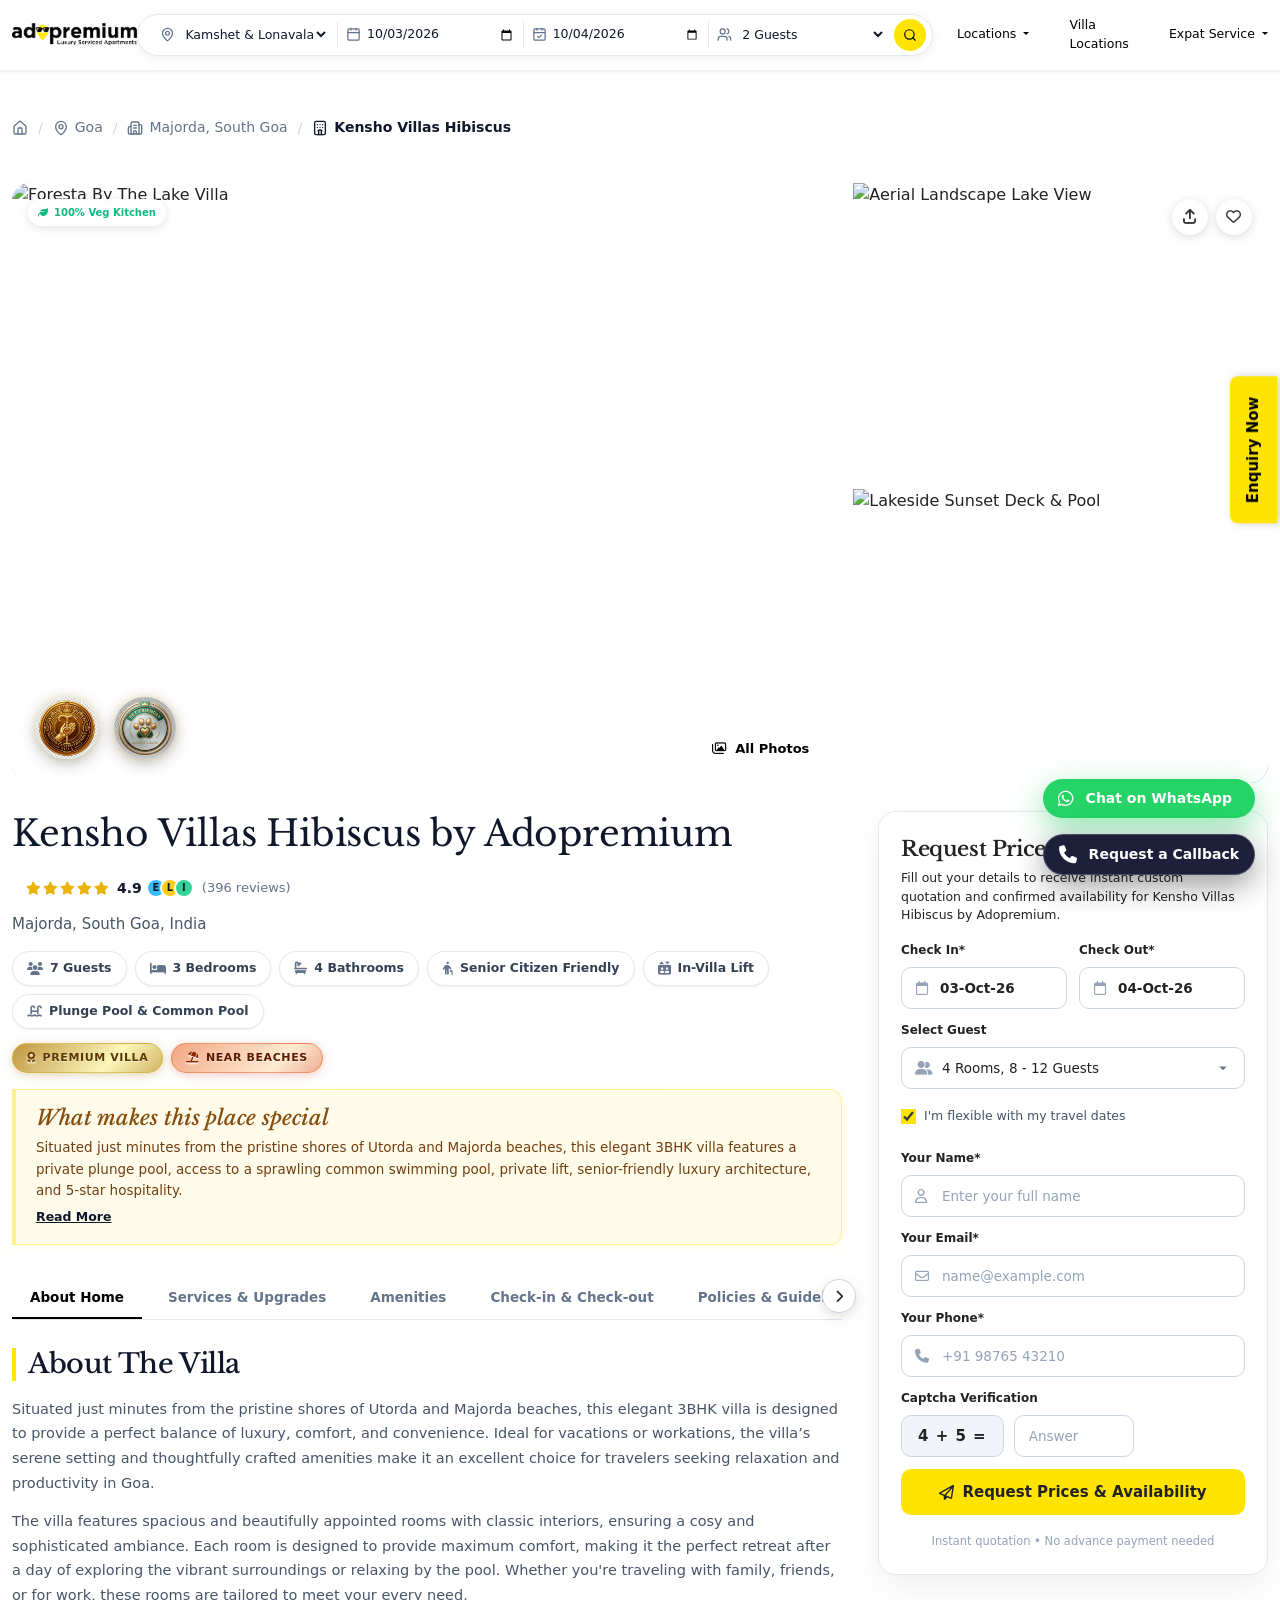
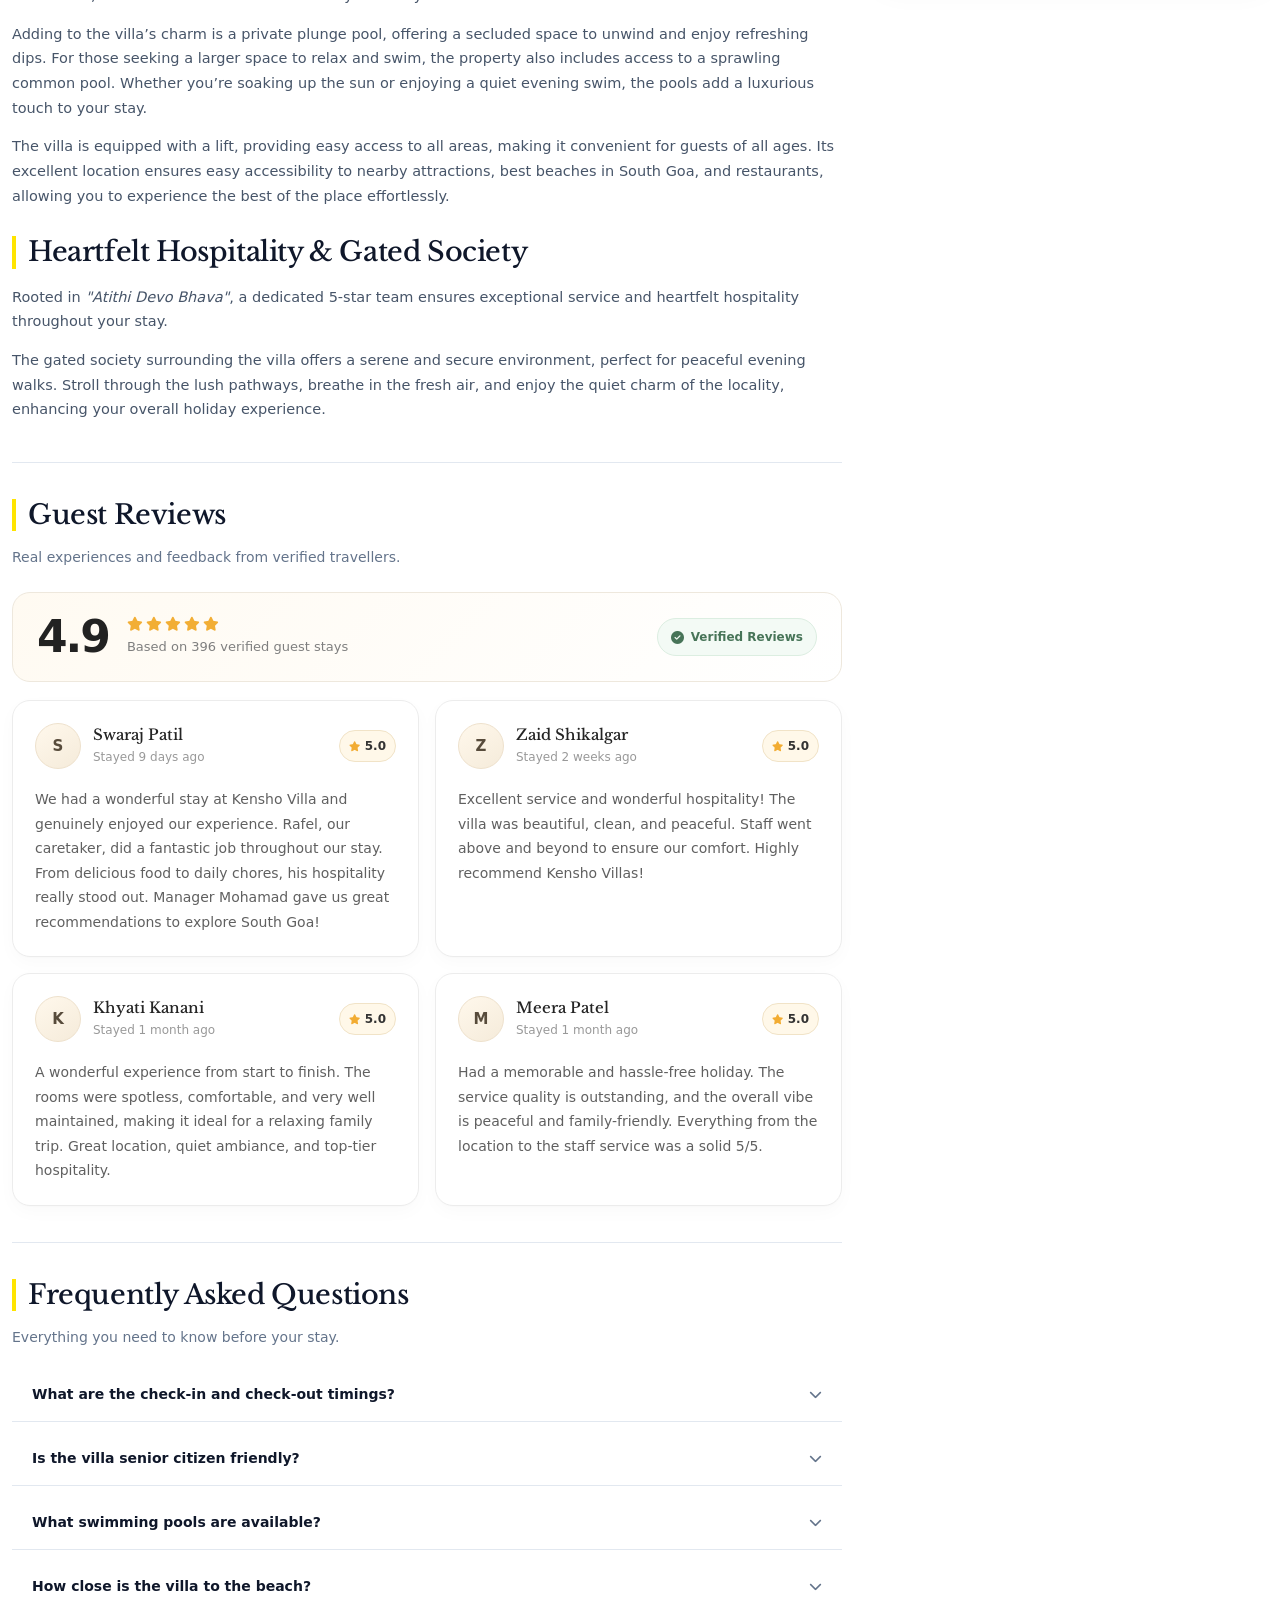
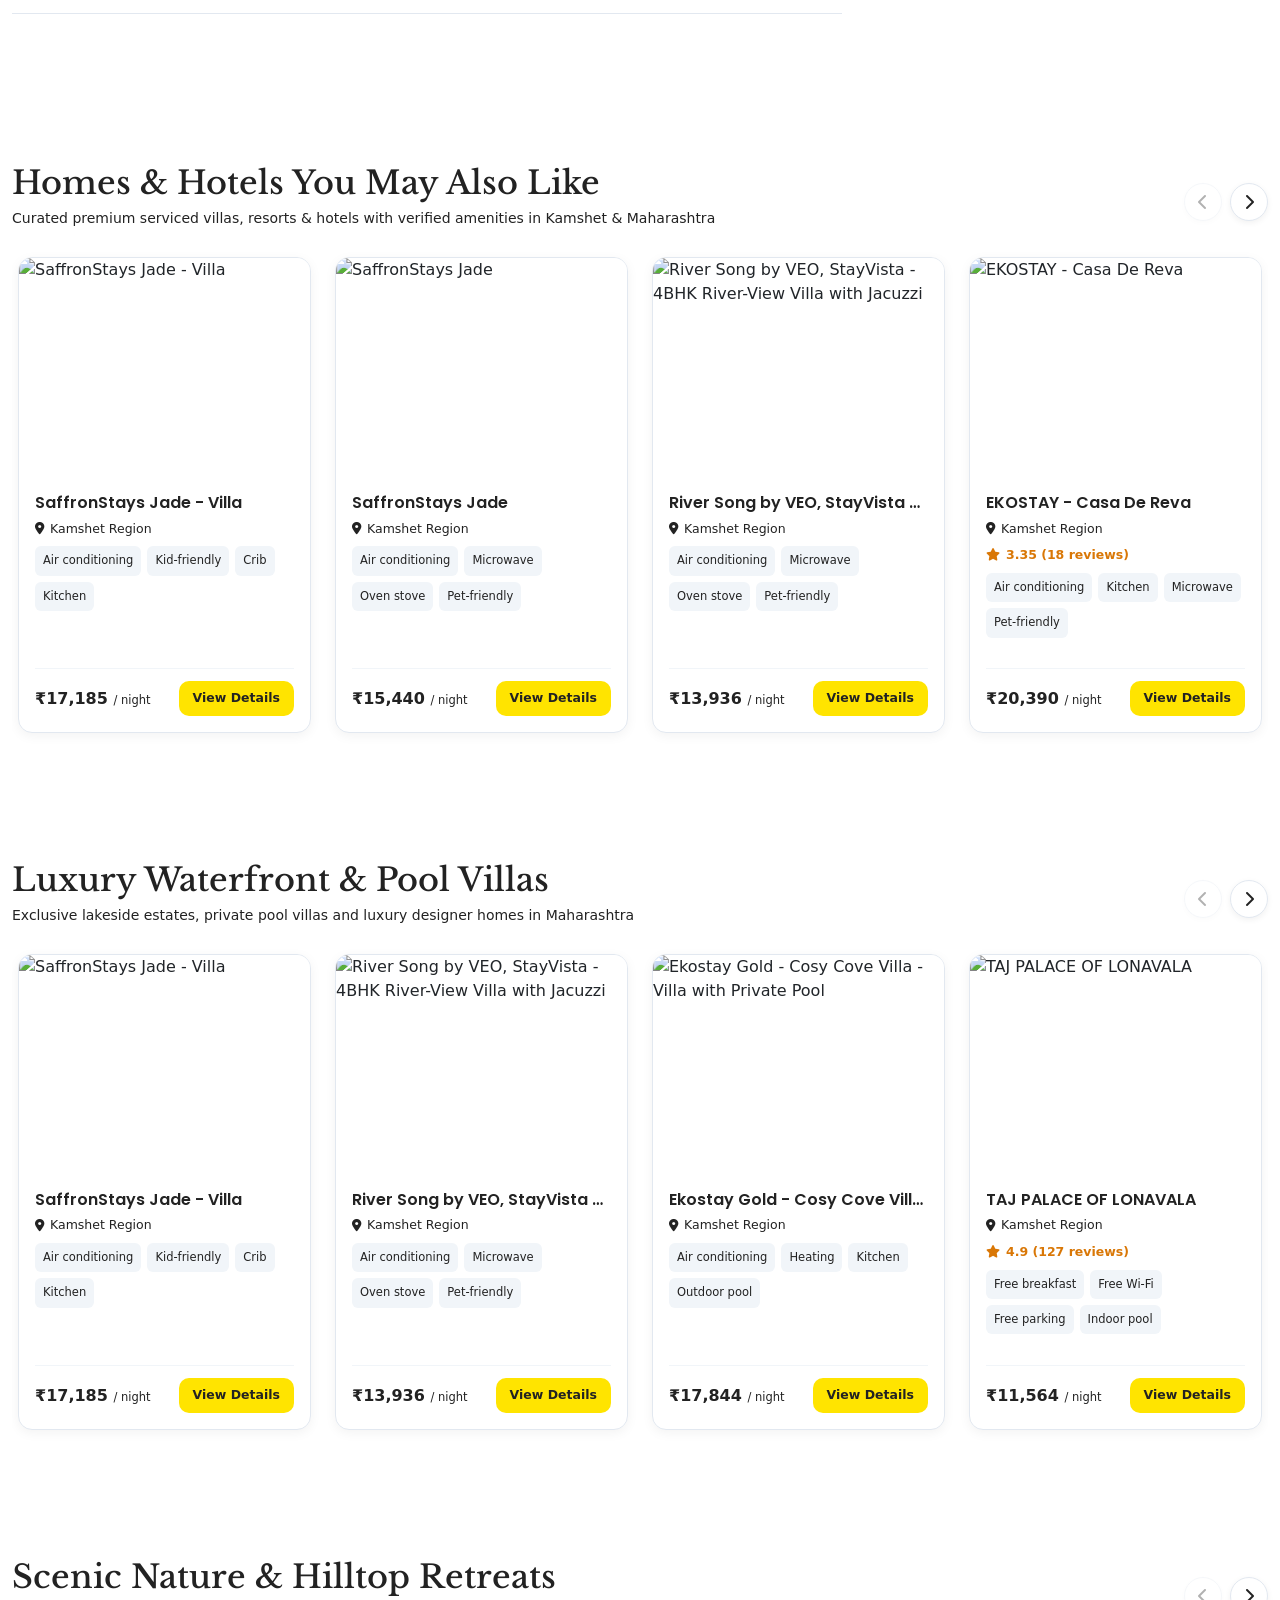
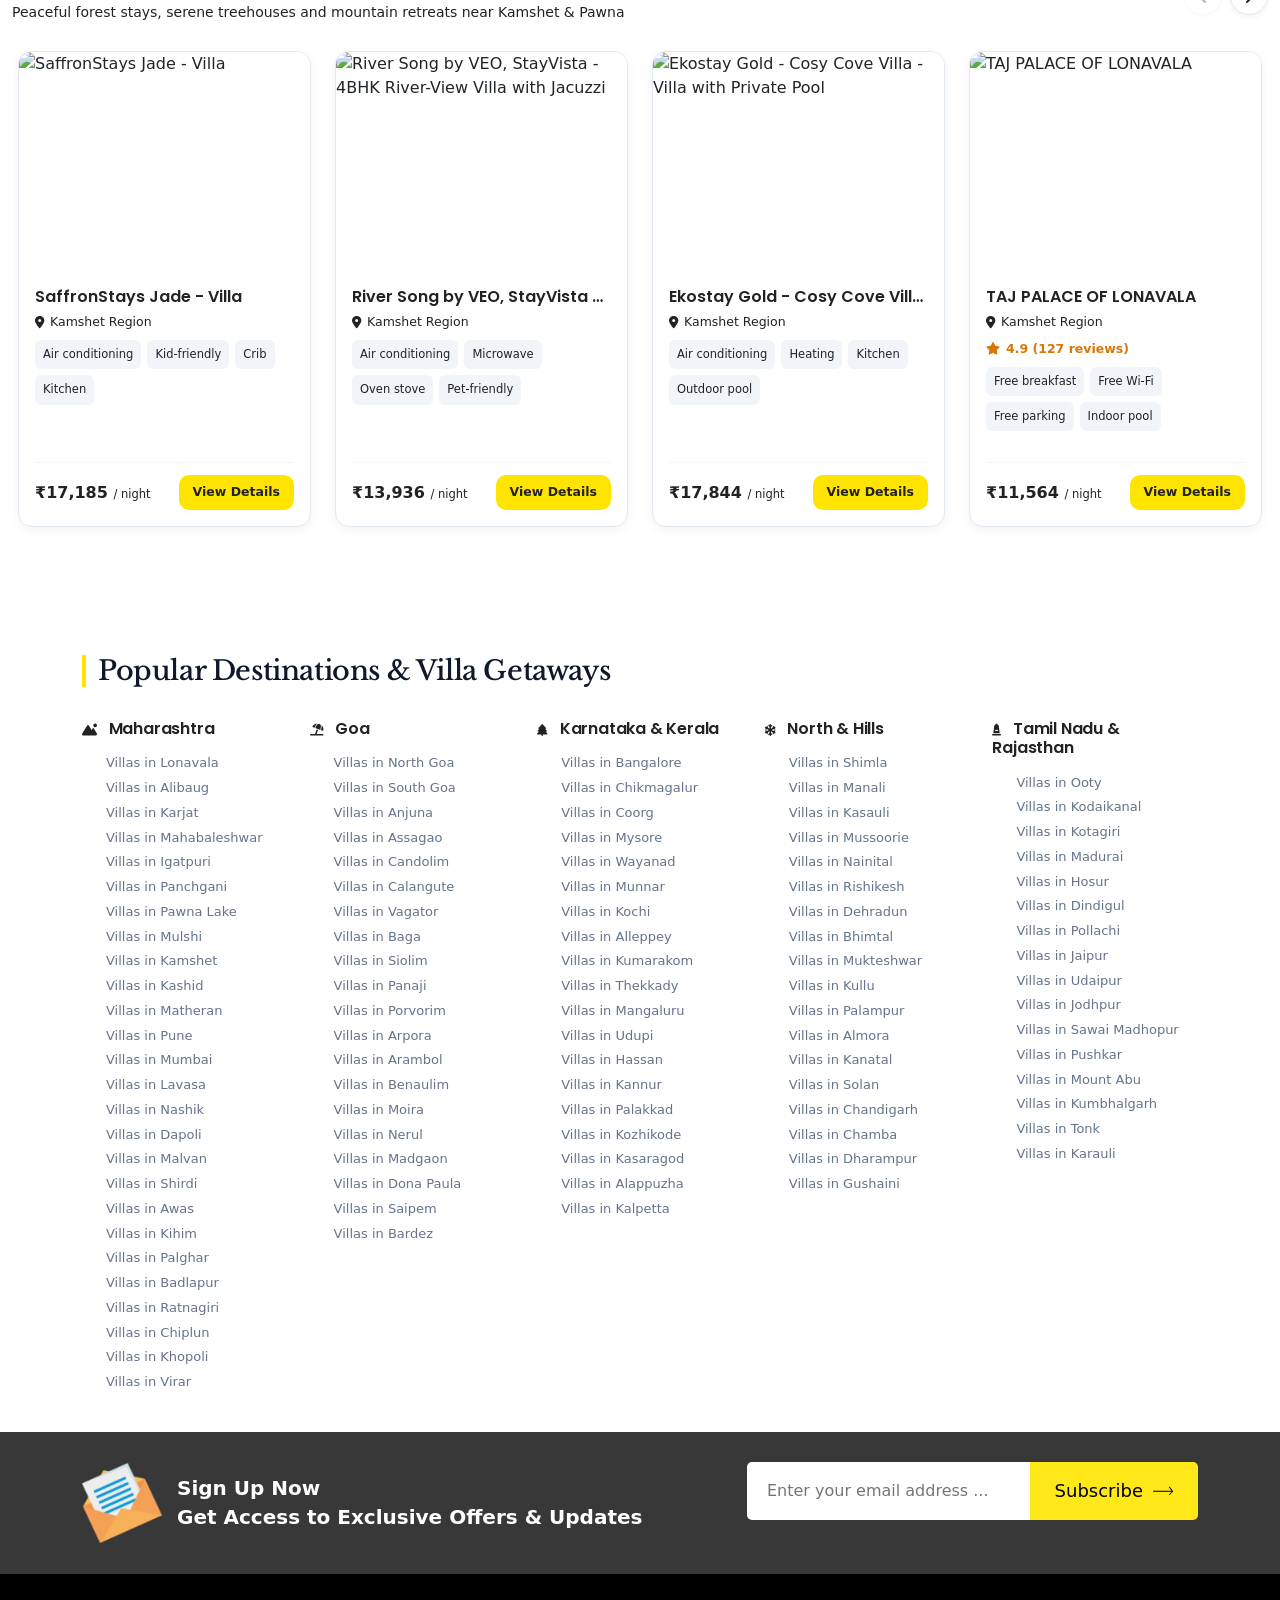
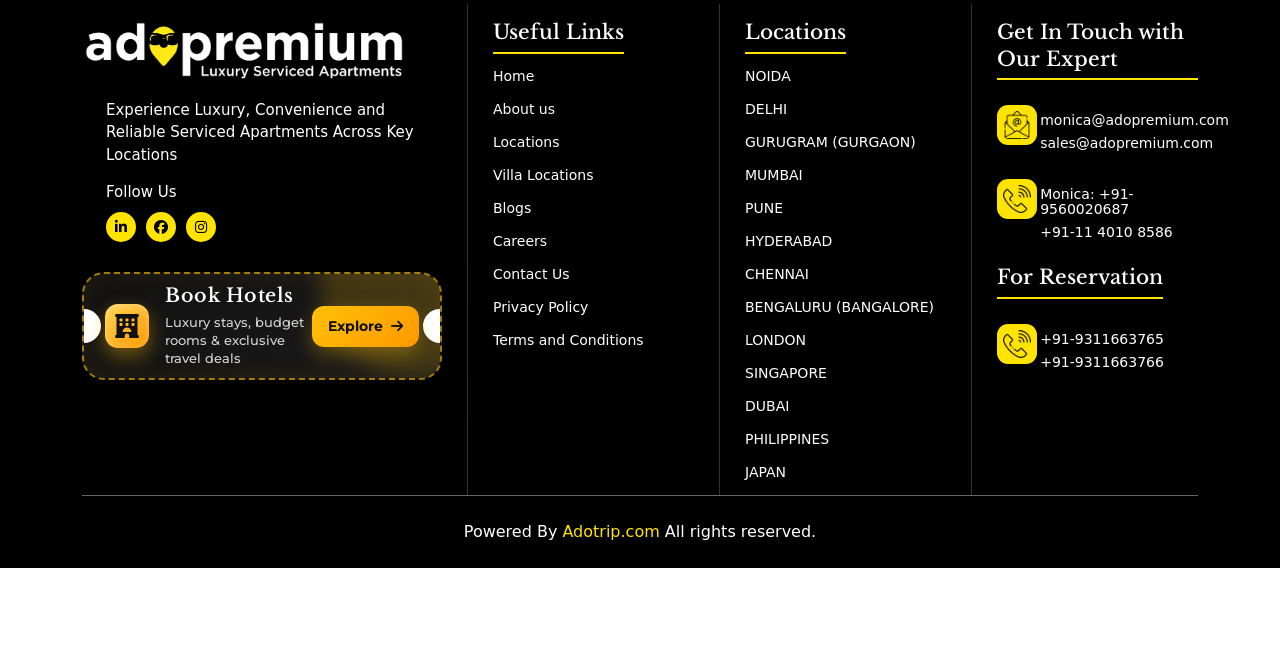
==== old-villa.html @ cb28073a "feat: setup luxury villa PDP with mobile gallery swiper and static property datasets" ====
<!DOCTYPE html>
<!-- saved from url=(0027)https://www.adopremium.com/ -->
<html class="no-js" lang="en" style="height: 100%;"><head><meta http-equiv="Content-Type" content="text/html; charset=UTF-8"><style>.jquery-ripples { position: relative; z-index: 0; }</style>



  

  <meta name="robots" content="index, follow">

  <link rel="canonical" href="https://www.adopremium.com/">



  <!-- Meta Tags -->

  

  <meta http-equiv="x-ua-compatible" content="ie=edge">

  <meta name="viewport" content="width=device-width, initial-scale=1">

  <meta name="author" content="adopremium">



  <!-- Favicon Icon -->

  <link rel="icon" href="https://www.adopremium.com/adopremium.svg">

  <!-- Site Title -->

  <title>Adopremium Service Apartment | Short and Long Stays | Fully Furnished</title>

  <meta name="description" content="Book serviced apartments across India for short-term and long-term stays. Fully furnished apartments for business travelers, expats, families, and medical travelers with flexible booking options.">







  <link rel="stylesheet" href="./Adopremium Service Apartment _ Short and Long Stays _ Fully Furnished_files/bootstrap.min.css">

  <link rel="stylesheet" href="https://cdnjs.cloudflare.com/ajax/libs/font-awesome/6.5.1/css/all.min.css">
  <link rel="stylesheet" href="https://cdn.jsdelivr.net/npm/bootstrap-icons@1.11.3/font/bootstrap-icons.min.css">


  <link rel="stylesheet" href="./Adopremium Service Apartment _ Short and Long Stays _ Fully Furnished_files/animate.css">

  <link rel="stylesheet" href="./Adopremium Service Apartment _ Short and Long Stays _ Fully Furnished_files/slick.min.css">

  <link rel="stylesheet" href="./Adopremium Service Apartment _ Short and Long Stays _ Fully Furnished_files/odometer.css">

  <link rel="stylesheet" href="./Adopremium Service Apartment _ Short and Long Stays _ Fully Furnished_files/select2.min.css">

  <link rel="stylesheet" href="./Adopremium Service Apartment _ Short and Long Stays _ Fully Furnished_files/light_gallerr.min.css">

  <link rel="stylesheet" href="./Adopremium Service Apartment _ Short and Long Stays _ Fully Furnished_files/style.css">
  <link rel="preconnect" href="https://fonts.googleapis.com">
  <link rel="preconnect" href="https://fonts.gstatic.com" crossorigin>
  <link href="https://fonts.googleapis.com/css2?family=Libre+Baskerville:ital,wght@0,400;0,700;1,400&family=Baskervville:ital@0;1&family=EB+Garamond:ital,wght@0,400..800;1,400..800&display=swap" rel="stylesheet">
  <link rel="stylesheet" href="https://cdn.jsdelivr.net/npm/swiper@11/swiper-bundle.min.css">
  <link rel="stylesheet" href="./Adopremium Service Apartment _ Short and Long Stays _ Fully Furnished_files/property-details.min.css">
  <!-- Lucide Icons -->
  <script src="https://unpkg.com/lucide@latest"></script>

  <!-- <link rel="stylesheet" href="/assets/css/new_header_style.css"> -->

  <link rel="alternate" href="https://www.adopremium.com/" hreflang="x-default">

  <!-- <link rel="alternate" href="https://www.adopremium.com/uk" hreflang="en-GB" />

  <link rel="alternate" href="https://www.adopremium.com/us" hreflang="en-US" />

  <link rel="alternate" href="https://www.adopremium.com/fr" hreflang="en-FR" />

  <link rel="alternate" href="https://www.adopremium.com/de" hreflang="en-DE" />

  <link rel="alternate" href="https://www.adopremium.com/ae" hreflang="en-AE" />

  <link rel="alternate" href="https://www.adopremium.com/jp" hreflang="en-JP" />

  <link rel="alternate" href="https://www.adopremium.com/id" hreflang="en-ID" />

  <link rel="alternate" href="https://www.adopremium.com/it" hreflang="en-IT" />

  <link rel="alternate" href="https://www.adopremium.com/br" hreflang="en-BR" />

  <link rel="alternate" href="https://www.adopremium.com/ru" hreflang="en-RU" />

  <link rel="alternate" href="https://www.adopremium.com/es" hreflang="en-ES" />

  <link rel="alternate" href="https://www.adopremium.com/th" hreflang="en-TH" />

  <link rel="alternate" href="https://www.adopremium.com/tr" hreflang="en-TR" />
 -->


<script async="" src="./Adopremium Service Apartment _ Short and Long Stays _ Fully Furnished_files/clarity.js"></script><script async="" src="./Adopremium Service Apartment _ Short and Long Stays _ Fully Furnished_files/oaiq.min.js"></script><script type="text/javascript" async="" src="./Adopremium Service Apartment _ Short and Long Stays _ Fully Furnished_files/wjqdfzrct3"></script><script type="text/javascript" async="" src="./Adopremium Service Apartment _ Short and Long Stays _ Fully Furnished_files/js"></script><script type="text/javascript" async="" src="./Adopremium Service Apartment _ Short and Long Stays _ Fully Furnished_files/js(1)"></script><script src="./Adopremium Service Apartment _ Short and Long Stays _ Fully Furnished_files/1263282842508307" async=""></script><script async="" src="./Adopremium Service Apartment _ Short and Long Stays _ Fully Furnished_files/fbevents.js"></script><script async="" src="./Adopremium Service Apartment _ Short and Long Stays _ Fully Furnished_files/gtm.js"></script><script src="./Adopremium Service Apartment _ Short and Long Stays _ Fully Furnished_files/jquery-3.6.0.min.js"></script>



  <!-- Google Tag Manager -->

  <script>
    (function(w, d, s, l, i) {

      w[l] = w[l] || [];
      w[l].push({

        'gtm.start':

          new Date().getTime(),
        event: 'gtm.js'

      });
      var f = d.getElementsByTagName(s)[0],

        j = d.createElement(s),
        dl = l != 'dataLayer' ? '&l=' + l : '';
      j.async = true;
      j.src =

        'https://www.googletagmanager.com/gtm.js?id=' + i + dl;
      f.parentNode.insertBefore(j, f);

    })(window, document, 'script', 'dataLayer', 'GTM-WTVS9R2M');
  </script>

  <!-- End Google Tag Manager -->



  <!-- ------------------------------------------------------------------------------------ -->

  <style>
    .goog-te-combo {
        font-weight: 600;
        color: #333;
    }
</style>
<script src="./Adopremium Service Apartment _ Short and Long Stays _ Fully Furnished_files/element.js"></script><link type="text/css" rel="stylesheet" charset="UTF-8" href="./Adopremium Service Apartment _ Short and Long Stays _ Fully Furnished_files/m=el_main_css"><script type="text/javascript" charset="UTF-8" src="./Adopremium Service Apartment _ Short and Long Stays _ Fully Furnished_files/m=el_main"></script>

<script type="text/javascript">




function googleTranslateElementInit() {

  new google.translate.TranslateElement({
    pageLanguage: 'en',
    includedLanguages: 'hi,ar,en,ru,id,es,de,fr,tr,it,pt,th,ja,jp',
    autoDisplay: false
  }, 'google_translate_desktop');

  new google.translate.TranslateElement({
    pageLanguage: 'en',
    includedLanguages: 'hi,ar,en,ru,id,es,de,fr,tr,it,pt,th,ja,jp',
    autoDisplay: false
  }, 'google_translate_mobile');

  // Styling
  const dropdowns = document.getElementsByClassName('goog-te-combo');
  for (let i = 0; i < dropdowns.length; i++) {
    dropdowns[i].className += ' btn btn-success';
  }

  // Remove "Powered by Google"
  const poweredby = document.getElementsByClassName('skiptranslate goog-te-gadget');
  const googlelogo = document.getElementsByClassName('VIpgJd-ZVi9od-l4eHX-hSRGPd')[0];
  if (googlelogo) googlelogo.remove();
  if (poweredby.length > 0 && poweredby[0].firstChild.nextSibling) {
    poweredby[0].firstChild.nextSibling.remove();
  }
  // Change first option text
  setTimeout(() => {
    const selects = document.querySelectorAll('.goog-te-combo');
    selects.forEach(select => {
      if (select.options.length > 0) {
        select.options[0].text = 'Language';
      }
    });
  }, 800);

  // ************* FORCE DEFAULT LANGUAGE = HINDI *************
  function setHindiDefault() {
    const selects = document.querySelectorAll('.goog-te-combo');
    selects.forEach(select => {
      if (select.value !== 'en') {
        select.value = 'en';
        select.dispatchEvent(new Event('change'));
      }
    });
  }

  // Run multiple times to override Google script
  setTimeout(setHindiDefault, 1500);
  setTimeout(setHindiDefault, 2500);
  setTimeout(setHindiDefault, 3500);
}


</script>

<meta name="google-site-verification" content="h0Mx1zhW4nFOB2TQso_cP8O1lnmFmKmVxPbE-biu5Nk">
  <!-- ------------------------------------------------------------------------------------ -->





  <meta property="og:title" content="Adopremium">

  <meta property="og:site_name" content="Adopremium">

  <meta property="og:url" content="https://www.adopremium.com/">

  <meta property="og:description" content="Adopremium is a perfect website where you can find the luxury serviced apartments in India.">

  <meta property="og:type" content="website">

  <meta property="og:image" content="https://www.adopremium.com/img/og-logo.webp">



  <style type="text/css">
    body {

      top: 0px !important;

    }



    body>.skiptranslate {

      display: none;

    }



    .cs_menu_widget li a {

      color: #000000;

    }



    @media (max-width: 1199px) {

      .cs_card.cs_style_2 .cs_card_content {

        padding: 8px;

      }

    }



    .cs_page_header_text a {

      color: #fff;

    }
  </style>



  


  




  <!-- ------------New Schemas 25-Nov-25 -------------- -->



  <script type="application/ld+json">
    {

      "@context": "https://schema.org",

      "@type": "Organization",

      "name": "Adopremium",

      "url": "https://www.adopremium.com/",

      "description": "Book luxury serviced apartments in India with Adopremium. We offer 1 BHK to 3 BHK serviced apartments and studio units for expats and corporate travelers. Perfect for leisure stays as well as long-term furnished or unfurnished rentals. Reserve your apartment today and experience comfort with convenience.",

      "logo": "https://www.adopremium.com/img/logo.webp",

      "contactPoint": {

        "@type": "ContactPoint",

        "telephone": "+91-9560020687",

        "contactType": "customer service",

        "areaServed": ["IN"],

        "availableLanguage": "en"

      },

     "sameAs": [
  "https://www.facebook.com/profile.php?id=61590614009988",
  "https://www.instagram.com/adopremium_/",
  "https://www.linkedin.com/company/adopremium/"
]

    }
  </script>











  <!-- ------------New Schemas 25-Nov-25 Ends -------------- -->





  <!-- Meta Pixel Code -->

  <script>
    ! function(f, b, e, v, n, t, s)

    {
      if (f.fbq) return;
      n = f.fbq = function() {
        n.callMethod ?

          n.callMethod.apply(n, arguments) : n.queue.push(arguments)
      };

      if (!f._fbq) f._fbq = n;
      n.push = n;
      n.loaded = !0;
      n.version = '2.0';

      n.queue = [];
      t = b.createElement(e);
      t.async = !0;

      t.src = v;
      s = b.getElementsByTagName(e)[0];

      s.parentNode.insertBefore(t, s)
    }(window, document, 'script',

      'https://connect.facebook.net/en_US/fbevents.js');

    fbq('init', '1263282842508307');

    fbq('track', 'PageView');
  </script>

  <noscript><img height="1" width="1" style="display:none"

      src="https://www.facebook.com/tr?id=1263282842508307&ev=PageView&noscript=1" /></noscript>

  <!-- End Meta Pixel Code -->



<style>
  .imageye-selected {
    outline: 2px solid black !important;
    box-shadow: 0 0 10px rgba(0, 0, 0, 0.5) !important;
  }
</style><script type="text/javascript" async="" src="./Adopremium Service Apartment _ Short and Long Stays _ Fully Furnished_files/f.txt"></script></head>



<body style="position: relative; min-height: 100%; top: 0px;">

  <!-- Google Tag Manager (noscript) -->

  <noscript><iframe src="https://www.googletagmanager.com/ns.html?id=GTM-WTVS9R2M" height="0" width="0"

      style="display:none;visibility:hidden"></iframe></noscript>


  <!-- ------------------- nav bar start ---------------------------- -->


<link rel="stylesheet" href="./Adopremium Service Apartment _ Short and Long Stays _ Fully Furnished_files/flatpickr.min.css">

<script src="./Adopremium Service Apartment _ Short and Long Stays _ Fully Furnished_files/flatpickr"></script>

  <link href="./Adopremium Service Apartment _ Short and Long Stays _ Fully Furnished_files/bootstrap(1).min.css" rel="stylesheet">

  <link rel="stylesheet" href="https://cdn.jsdelivr.net/npm/bootstrap-icons@1.11.3/font/bootstrap-icons.min.css">



  <style>

   a {

     color: none !important;

     text-decoration: none !important;

   }



   .cs_menu_widget li a {

     color: #fff;

   }



   .search-box {



     background: #fff;



     border-radius: 5px;



     box-shadow: 0 2px 6px rgba(0, 0, 0, 0.1);



     display: flex;



     align-items: center;



     overflow: hidden;



     flex-wrap: wrap;



     transition: all 0.4s ease;



   }



   .hero-section .search-item {



     flex: 1;



     padding: 11px 14px;



     display: flex;



     align-items: center;



     gap: 10px;



     border-right: 1px solid #ddd;



     min-width: 150px;



   }



   .search-item {



     flex: 1;



     padding: 12px 5px;



     display: flex;



     font-size: 15px;



     align-items: center;



     gap: 5px;



     border-right: 1px solid #ddd;



     min-width: 125px;



   }



   .search-item:last-child {



     border-right: none;



   }



   .search-item i {



     color: #000;

     font-size: 1.2rem;



   }



   .search-btn {



     background-color: #ffe401;



     color: #000;



     font-weight: 500;



     border: none;



     padding: 20px 30px;



     /* display: flex; */



     align-items: center;



     gap: 8px;



   }



   .search-btn:hover {



     background-color: #dac410;



   }







   /* Mobile view hidden form */



   #mobileForm {



     display: none;



   }







   @media (max-width: 768px) {



     .desktop-form {



       display: none !important;



     }



     #mobileForm {



       display: none;



     }



     .search-box {



       flex-direction: column;



       align-items: stretch;



     }



     .search-item {



       border-right: none;



       border-bottom: 1px solid #ddd;



     }



     .search-item:last-child {



       border-bottom: none;



     }



   }

 </style>


  <!-- Header Start -->

  <header style="background: #fff" class="py-2 shadow-sm sticky-top">

    <div class="container-fluid d-flex align-items-center justify-content-between" style="max-width: 1600px;">

      <!-- Logo -->

      <a href="https://www.adopremium.com/" class="text-white text-decoration-none fs-4 fw-bold">

       <img src="./Adopremium Service Apartment _ Short and Long Stays _ Fully Furnished_files/logo.webp" class="img-fluid" style="width: 200px;">

         <!-- <img src="/img/ado-logo-chri.webp" class="img-fluid" style="width: 200px;"> -->

      </a>



      

      <!-- Desktop Form -->

      

        <!-- Sticky Header Search Bar (Appears when scrolled) -->
        <form id="pdpStickyHeaderSearchForm" action="https://www.adopremium.com/locations/" method="GET" class="pdp-header-searchbar mx-auto visible-lg visible">
          <div class="pdp-hsb-item">
            <i data-lucide="map-pin" class="pdp-hsb-icon"></i>
            <select name="slug" required class="pdp-hsb-select">
              <option value="kamshet" selected>Kamshet &amp; Lonavala</option>
              <option value="noida">Noida</option>
              <option value="delhi-ncr">Delhi</option>
              <option value="gurgaon">Gurugram (Gurgaon)</option>
              <option value="mumbai">Mumbai</option>
              <option value="pune">Pune</option>
              <option value="hyderabad">Hyderabad</option>
              <option value="chennai">Chennai</option>
              <option value="bangalore">Bengaluru (Bangalore)</option>
              <option value="goa">Goa</option>
              <option value="london">London</option>
              <option value="singapore">Singapore</option>
              <option value="dubai">Dubai</option>
            </select>
          </div>

          <div class="pdp-hsb-item">
            <i data-lucide="calendar" class="pdp-hsb-icon"></i>
            <input required type="date" name="checkin" class="pdp-hsb-input" value="2026-10-03" title="Check-in">
          </div>

          <div class="pdp-hsb-item">
            <i data-lucide="calendar-check" class="pdp-hsb-icon"></i>
            <input required type="date" name="checkout" class="pdp-hsb-input" value="2026-10-04" title="Check-out">
          </div>

          <div class="pdp-hsb-item">
            <i data-lucide="users" class="pdp-hsb-icon"></i>
            <select name="guests" class="pdp-hsb-select" required>
              <option value="1">1 Guest</option>
              <option value="2" selected>2 Guests</option>
              <option value="3">3 Guests</option>
              <option value="4">4 Guests</option>
              <option value="5">5 Guests</option>
              <option value="6">6 Guests</option>
              <option value="8">8+ Guests</option>
            </select>
          </div>

          <button type="submit" class="pdp-hsb-btn" aria-label="Search">
            <i data-lucide="search" class="pdp-hsb-btn-icon"></i>
          </button>
        </form>



      

     

      

      <div class="d-flex align-items-center">

        

        <button style="background: #ffe818; color: #000000; font-size: 25px; font-weight: 600; padding: 3px 10px;" class="btn d-md-none me-2" id="toggleSearch">

          <i class="bi bi-search"></i>

        </button>



        

    


        



        <div class="d-none d-md-flex align-items-center gap-3">

            

            <!-- Locations Dropdown -->

            <ul class="navbar-nav ms-auto text-lg">

                <li class="nav-item dropdown" style="background:none;">

                    <a class="nav-link dropdown-toggle" href="https://www.adopremium.com/#" style="color:#000;background:none;" role="button" data-bs-toggle="dropdown" aria-expanded="false">

                        Locations

                    </a>

                    <ul class="dropdown-menu">

                        
                       

                            <li><a class="dropdown-item" href="https://www.adopremium.com/locations/noida" style="color:#000;text-decoration:none;font-size:14px;">Noida</a></li>

                    
                       

                            <li><a class="dropdown-item" href="https://www.adopremium.com/locations/delhi-ncr" style="color:#000;text-decoration:none;font-size:14px;">Delhi</a></li>

                    
                       

                            <li><a class="dropdown-item" href="https://www.adopremium.com/locations/gurgaon" style="color:#000;text-decoration:none;font-size:14px;">Gurugram (Gurgaon)</a></li>

                    
                       

                            <li><a class="dropdown-item" href="https://www.adopremium.com/locations/mumbai" style="color:#000;text-decoration:none;font-size:14px;">Mumbai</a></li>

                    
                       

                            <li><a class="dropdown-item" href="https://www.adopremium.com/locations/pune" style="color:#000;text-decoration:none;font-size:14px;">Pune</a></li>

                    
                       

                            <li><a class="dropdown-item" href="https://www.adopremium.com/locations/hyderabad" style="color:#000;text-decoration:none;font-size:14px;">Hyderabad</a></li>

                    
                       

                            <li><a class="dropdown-item" href="https://www.adopremium.com/locations/chennai" style="color:#000;text-decoration:none;font-size:14px;">Chennai</a></li>

                    
                       

                            <li><a class="dropdown-item" href="https://www.adopremium.com/locations/bangalore" style="color:#000;text-decoration:none;font-size:14px;">Bengaluru (Bangalore)</a></li>

                    
                       

                            <li><a class="dropdown-item" href="https://www.adopremium.com/locations/london" style="color:#000;text-decoration:none;font-size:14px;">London</a></li>

                    
                       

                            <li><a class="dropdown-item" href="https://www.adopremium.com/locations/singapore" style="color:#000;text-decoration:none;font-size:14px;">Singapore</a></li>

                    
                       

                            <li><a class="dropdown-item" href="https://www.adopremium.com/locations/dubai" style="color:#000;text-decoration:none;font-size:14px;">Dubai</a></li>

                    
                       

                            <li><a class="dropdown-item" href="https://www.adopremium.com/locations/philippines" style="color:#000;text-decoration:none;font-size:14px;">Philippines </a></li>

                    
                       

                            <li><a class="dropdown-item" href="https://www.adopremium.com/locations/japan" style="color:#000;text-decoration:none;font-size:14px;">Japan</a></li>

                    
                    </ul>

                </li>

            </ul>

            <ul class="navbar-nav ms-auto text-lg">

                <li class="nav-item " style="background:none;">

                    <a class="nav-link " href="https://www.adopremium.com/villa-locations" style="color:#000;background:none;">

                        Villa Locations

                    </a>

                    

                </li>

            </ul>

            <!-- Expat Services Dropdown -->

            <ul class="navbar-nav ms-auto text-lg">

                <li class="nav-item dropdown" style="background:none;">

                    <a class="nav-link dropdown-toggle" href="https://www.adopremium.com/#" style="color:#000;background:none;" role="button" data-bs-toggle="dropdown" aria-expanded="false">

                        Expat Service

                    </a>

                    <ul class="dropdown-menu">

                        
                            <li><a class="dropdown-item" href="https://www.adopremium.com/expat-taxation" style="color:#000;text-decoration:none;font-size:14px;">Expat Taxation</a></li>

                        
                            <li><a class="dropdown-item" href="https://www.adopremium.com/frro-assistance" style="color:#000;text-decoration:none;font-size:14px;">FRRO Assistance</a></li>

                        
                            <li><a class="dropdown-item" href="https://www.adopremium.com/school-assistance" style="color:#000;text-decoration:none;font-size:14px;">School Assistance</a></li>

                        
                            <li><a class="dropdown-item" href="https://www.adopremium.com/city-orientation-programs" style="color:#000;text-decoration:none;font-size:14px;">City Orientation Programs</a></li>

                        
                            <li><a class="dropdown-item" href="https://www.adopremium.com/serviced-apartments" style="color:#000;text-decoration:none;font-size:14px;">Serviced Apartments</a></li>

                        
                            <li><a class="dropdown-item" href="https://www.adopremium.com/long-term-furnished-stays" style="color:#000;text-decoration:none;font-size:14px;">Long Term Furnished Stays</a></li>

                        
                            <li><a class="dropdown-item" href="https://www.adopremium.com/long-term-unfurnished-stays" style="color:#000;text-decoration:none;font-size:14px;">Long Term Unfurnished Stays</a></li>

                        
                    </ul>

                </li>

            </ul>



            <!-- Languages Dropdown -->

            <!--<ul class="navbar-nav ms-auto text-lg">

                <li>

                        <a href="javascript:;" style="display:none">

                            <div class="language_chng">

                                <div id="google_translate_desktop" class="translate-container"></div>

                            </div>

                        </a>



                       <select id="countrySelect" style="border: none; width: 65%;">

                          <option value="">Language</option>

                          <option value="/uk/">United Kingdom (UK)</option>

                          <option value="/us/">United States (US)</option>

                          <option value="/fr/">France (FR)</option>

                          <option value="/de/">Germany (DE)</option>

                          <option value="/ae/">United Arab Emirates (AE)</option>

                          <option value="/id/">Indonesia (ID)</option>

                          <option value="/it/">Italy (IT)</option>

                          <option value="/jp/">Japan (JP)</option>

                          <option value="/br/">Brazil (BR)</option>

                          <option value="/ru/">Russia (RU)</option>

                          <option value="/es/">Spain (ES)</option>

                          <option value="/th/">Thailand (TH)</option>

                          <option value="/tr/">Turkey (TR)</option>

                        </select>



                        <script>

                            let s = document.getElementById("countrySelect");

                            s.value = [...s.options].find(o => location.href.startsWith(o.value))?.value || "";

                            s.onchange = () => location.href = s.value;

                        </script>

                </li>

            </ul> -->



            <!-- Enquiry Button -->

            <!-- <ul class="navbar-nav ms-auto text-lg">

                <li class="nav-item" style="background:none;">

                    <a href="/contact-us" class="nav-link" style="color:#000;text-decoration:none;font-size:14px;background:#ffe401;padding:10px;">Enquiry Now</a>

                </li>

            </ul> -->



        </div>

     



        <!--  Mobile Dropdown Menu (hidden on md & up) -->



        <div class="dropdown d-md-none">

            <button style="background: #ffe818; color: #000000; font-size: 25px; font-weight: 600; padding: 3px 10px;" class="btn" type="button" id="menuDropdown" data-bs-toggle="dropdown" aria-expanded="false">

                <i class="bi bi-list"></i>

            </button>



            <ul class="dropdown-menu dropdown-menu-end" aria-labelledby="menuDropdown">

            



                <!-- Nested dropdown (use dropdown-submenu pattern) -->



                <li class="dropdown-submenu">

                    <a class="dropdown-item dropdown-toggle" href="https://www.adopremium.com/#">Locations</a>



                    <ul class="dropdown-menu">

                          

                            <li><a class="dropdown-item" href="https://www.adopremium.com/locations/noida" style="color:#000;text-decoration:none;font-size:14px;">Noida</a></li>

                          

                            <li><a class="dropdown-item" href="https://www.adopremium.com/locations/delhi-ncr" style="color:#000;text-decoration:none;font-size:14px;">Delhi</a></li>

                          

                            <li><a class="dropdown-item" href="https://www.adopremium.com/locations/gurgaon" style="color:#000;text-decoration:none;font-size:14px;">Gurugram (Gurgaon)</a></li>

                          

                            <li><a class="dropdown-item" href="https://www.adopremium.com/locations/mumbai" style="color:#000;text-decoration:none;font-size:14px;">Mumbai</a></li>

                          

                            <li><a class="dropdown-item" href="https://www.adopremium.com/locations/pune" style="color:#000;text-decoration:none;font-size:14px;">Pune</a></li>

                          

                            <li><a class="dropdown-item" href="https://www.adopremium.com/locations/hyderabad" style="color:#000;text-decoration:none;font-size:14px;">Hyderabad</a></li>

                          

                            <li><a class="dropdown-item" href="https://www.adopremium.com/locations/chennai" style="color:#000;text-decoration:none;font-size:14px;">Chennai</a></li>

                          

                            <li><a class="dropdown-item" href="https://www.adopremium.com/locations/bangalore" style="color:#000;text-decoration:none;font-size:14px;">Bengaluru (Bangalore)</a></li>

                          

                            <li><a class="dropdown-item" href="https://www.adopremium.com/locations/london" style="color:#000;text-decoration:none;font-size:14px;">London</a></li>

                          

                            <li><a class="dropdown-item" href="https://www.adopremium.com/locations/singapore" style="color:#000;text-decoration:none;font-size:14px;">Singapore</a></li>

                          

                            <li><a class="dropdown-item" href="https://www.adopremium.com/locations/dubai" style="color:#000;text-decoration:none;font-size:14px;">Dubai</a></li>

                          

                            <li><a class="dropdown-item" href="https://www.adopremium.com/locations/philippines" style="color:#000;text-decoration:none;font-size:14px;">Philippines </a></li>

                          

                            <li><a class="dropdown-item" href="https://www.adopremium.com/locations/japan" style="color:#000;text-decoration:none;font-size:14px;">Japan</a></li>

                        
                    </ul>

                </li>

                <!-- <li class="nav-item " style="background:none;">

                    <a class="nav-link " href="/villa-locations" style="color:#000;background:none;" >

                        Villa Locations

                    </a>

                    

                </li> -->


                <li class="nav-item">

                    <a class="dropdown-item" href="https://www.adopremium.com/villa-locations"> Villa Locations</a>

                </li>


                <li class="dropdown-submenu">
                    <a class="dropdown-item dropdown-toggle" href="https://www.adopremium.com/#">Expat Service</a>

                    <ul class="dropdown-menu">

                        
                            <li><a class="dropdown-item" href="https://www.adopremium.com/expat-taxation" style="color:#000;text-decoration:none;font-size:14px;">Expat Taxation</a></li>

                        
                            <li><a class="dropdown-item" href="https://www.adopremium.com/frro-assistance" style="color:#000;text-decoration:none;font-size:14px;">FRRO Assistance</a></li>

                        
                            <li><a class="dropdown-item" href="https://www.adopremium.com/school-assistance" style="color:#000;text-decoration:none;font-size:14px;">School Assistance</a></li>

                        
                            <li><a class="dropdown-item" href="https://www.adopremium.com/city-orientation-programs" style="color:#000;text-decoration:none;font-size:14px;">City Orientation Programs</a></li>

                        
                            <li><a class="dropdown-item" href="https://www.adopremium.com/serviced-apartments" style="color:#000;text-decoration:none;font-size:14px;">Serviced Apartments</a></li>

                        
                            <li><a class="dropdown-item" href="https://www.adopremium.com/long-term-furnished-stays" style="color:#000;text-decoration:none;font-size:14px;">Long Term Furnished Stays</a></li>

                        
                            <li><a class="dropdown-item" href="https://www.adopremium.com/long-term-unfurnished-stays" style="color:#000;text-decoration:none;font-size:14px;">Long Term Unfurnished Stays</a></li>

                        
                    </ul>

                </li>





            </ul>

        </div>



      </div>



    </div>



    <!-- Mobile Hidden Form -->



    <div class="container mt-3" id="mobileForm">



      <form class="search-box mx-auto" method="GET" action="https://www.adopremium.com/locations/" style="max-width: 800px; width: 100%;">



            <div class="search-item" style="flex: 1; display: flex; align-items: center; gap: 8px;">

                <i class="bi bi-geo-alt-fill"></i>

                <!-- <input required type="text" name="slug" value="" placeholder="Enter Location"

                    style="border: none; outline: none; width: 100%; padding: 6px;"> -->

                <select name="slug" required="" class="location-input" style="border: none; outline: none; width: 100%; padding: 8px;">

                  

			            <option value="noida">Noida</option>

                           

                  

			            <option value="delhi-ncr">Delhi</option>

                           

                  

			            <option value="gurgaon">Gurugram (Gurgaon)</option>

                           

                  

			            <option value="mumbai">Mumbai</option>

                           

                  

			            <option value="pune">Pune</option>

                           

                  

			            <option value="hyderabad">Hyderabad</option>

                           

                  

			            <option value="chennai">Chennai</option>

                           

                  

			            <option value="bangalore">Bengaluru (Bangalore)</option>

                           

                  

			            <option value="london">London</option>

                           

                  

			            <option value="singapore">Singapore</option>

                           

                  

			            <option value="dubai">Dubai</option>

                           

                  

			            <option value="philippines">Philippines </option>

                           

                  

			            <option value="japan">Japan</option>

                           

                
                     

                </select>

            </div>



            <div class="search-item" style="flex: 1; display: flex; align-items: center; gap: 8px;">

                <i class="bi bi-calendar-event-fill"></i>

                <input required="" type="text" name="checkin" class="checkin_date flatpickr-input" placeholder="Check In" style="border: none; outline: none; width: 100%; padding: 6px;" readonly="readonly">

            </div>



            <div class="search-item" style="flex: 1; display: flex; align-items: center; gap: 8px;">

                <i class="bi bi-calendar-check-fill"></i>

                <input required="" type="text" name="checkout" class="checkout_date flatpickr-input" placeholder="Check Out" style="border: none; outline: none; width: 100%; padding: 6px;" readonly="readonly">

            </div>



            <div class="search-item" style="flex: 1; display: flex; align-items: center; gap: 8px;">

                <i class="bi bi-person-fill"></i>

                <select required="" name="guests" style="border: none; outline: none; width: 100%; padding: 6px;">

                  <option value="">Guest</option>

                  <option value="1">1</option><option value="2">2</option><option value="3">3</option><option value="4">4</option><option value="5">5</option><option value="6">6</option><option value="7">7</option><option value="8">8</option><option value="9">9</option>
              </select>

            </div>



            <button type="submit" class="search-btn" style="background: #FFD700; border: none; padding: 8px 20px; cursor: pointer; border-radius: 4px;">

                <i class="bi bi-search"></i> Search

            </button>



        </form>





    </div>



  </header>



  <!-- Header End -->



  <script src="./Adopremium Service Apartment _ Short and Long Stays _ Fully Furnished_files/bootstrap.bundle.min.js"></script>



  <script>

    const toggleSearchBtn = document.getElementById('toggleSearch');

    const mobileForm = document.getElementById('mobileForm');

    let isVisible = false;

    toggleSearchBtn.addEventListener('click', () => {

      if (!isVisible) {

        mobileForm.style.display = 'block';

        mobileForm.style.opacity = 0;

        mobileForm.style.transition = 'opacity 0.4s ease';

        setTimeout(() => mobileForm.style.opacity = 1, 10);

      } else {

        mobileForm.style.opacity = 0;

        setTimeout(() => mobileForm.style.display = 'none', 400);

      }

      isVisible = !isVisible;

    });

  </script>



  <script>

            document.querySelectorAll('.dropdown-submenu > a').forEach(function(element) {

            element.addEventListener('click', function (e) {

                let submenu = this.nextElementSibling;

                if (submenu) {

                submenu.classList.toggle('show');

                }

                e.stopPropagation();

                e.preventDefault();

            });

            });

    </script>





  <script src="./Adopremium Service Apartment _ Short and Long Stays _ Fully Furnished_files/38330728cc.js" crossorigin="anonymous"></script>





<script>

  $(document).ready(function() {

    if (typeof flatpickr !== 'function') return;

    $('.checkin_date').each(function(index, checkinElem){

        const $checkin = $(checkinElem);

        const $form = $checkin.closest('form');

        const $checkout = $form.find('.checkout_date');



        const today = new Date();

        const minCheckinDate = new Date();

        minCheckinDate.setDate(today.getDate() + 4); 



        let disabledCheckoutDates = [];



        const checkoutPicker = flatpickr($checkout[0], {

            dateFormat: "d-M-y",

            defaultDate: new Date(minCheckinDate.getTime() + 1*24*60*60*1000),

            minDate: new Date(minCheckinDate.getTime() + 1*24*60*60*1000),

            disable: disabledCheckoutDates,

            disableMobile: true,

            onChange: function(selectedDates) {

                if(selectedDates.length > 0) {

                    disabledCheckoutDates.push(selectedDates[0]);

                    checkoutPicker.set('disable', disabledCheckoutDates);

                }

            }

        });



        const checkinPicker = flatpickr($checkin[0], {

            dateFormat: "d-M-y",

            minDate: minCheckinDate,

            defaultDate: minCheckinDate,

            disableMobile: true,

            onChange: function(selectedDates) {

                if(selectedDates.length > 0) {

                    const minCheckout = new Date(selectedDates[0].getTime() + 1*24*60*60*1000);



                    checkoutPicker.set('minDate', minCheckout);



                    const currentCheckout = new Date($checkout.val());

                    if(!currentCheckout || currentCheckout < minCheckout) {

                        checkoutPicker.setDate(minCheckout, true);

                    }



                    $checkout.focus();

                }

            }

        });



    });



});



</script>





<style>



  @media screen and (min-width: 768px) and (max-width: 1024px) {

    #header-search-form-dekstop {

      display: none !important;

    }

  }



  .cs_about_thumb img

  {

    width: 100%;

  }



  select.goog-te-combo.btn.btn-success {

      background: #fff;

      color: #000;

      font-size: 15px;

      /* letter-spacing: 0.5px; */

      padding: 0;

      display: inline-block;

      font-family: "montserrat", sans-serif;

      border: 1px solid #fff;

      width: 100px;

  }

    /* 

      input.checkin_date 

      {

        border: none;

        outline: none;

        width: 100%;

        padding: 6px;

      }

      input.checkout_date 

      {

          border: none;

          outline: none;

          width: 100%;

          padding: 6px;

      } 

    */

</style>







<!-- ----------------- nav bar ends ------------------- -->

  <a href="https://www.adopremium.com/contact-us" class="enquiry-side-btn">Enquiry Now</a>
  <style>
    .enquiry-side-btn {
      position: fixed;
      right: -47px;
      top: 50%;
      transform: translateY(-50%) rotate(-90deg);
      z-index: 9999;

      background: #ffe401;
      color: #000 !important;

      padding: 12px 20px;
      font-size: 15px;
      font-weight: 600;

      border-radius: 8px 8px 0 0;
      text-decoration: none !important;
      box-shadow: 0 3px 10px rgba(0, 0, 0, .2);
    }

    /* On mouse over → slide to left */
    .enquiry-side-btn:hover {
      color: #ffe401 !important;
      background: #000;
      box-shadow: 0 5px 15px rgba(0, 0, 0, 0.30);
    }

    /* Hide on tablet and mobile */
    @media (max-width: 768px) {
      .enquiry-side-btn {
        display: none !important;
      }
    }
  </style>
<!---------------------------- Schema New ------------------------------------------>

<script type="application/ld+json">
{
  "@context": "https://schema.org",
  "@graph": [
    {
      "@type": "WebSite",
      "name": "AdoPremium",
      "url": "https://www.adopremium.com/",
      "potentialAction": {
        "@type": "SearchAction",
        "target": {
          "@type": "EntryPoint",
          "urlTemplate": "https://www.adopremium.com/search?q={search_term_string}"
        },
        "query-input": "required name=search_term_string"
      }
    },
    {
      "@type": "LodgingBusiness",
      "name": "AdoPremium",
      "url": "https://www.adopremium.com/",
      "telephone": "+91-9311663765",
      "email": "sales@adopremium.com",
      "description": "Premium serviced apartments across India for corporate travellers, expats, medical tourists and long stay guests.",
      "priceRange": "₹₹",
      "amenityFeature": [
        {
          "@type": "LocationFeatureSpecification",
          "name": "High Speed WiFi",
          "value": true
        },
        {
          "@type": "LocationFeatureSpecification",
          "name": "Housekeeping",
          "value": true
        },
        {
          "@type": "LocationFeatureSpecification",
          "name": "Fully Furnished",
          "value": true
        },
        {
          "@type": "LocationFeatureSpecification",
          "name": "Kitchen",
          "value": true
        }
      ]
    },
    {
      "@type": "Service",
      "name": "Serviced Apartment Booking",
      "provider": {
        "@type": "Organization",
        "name": "AdoPremium",
        "url": "https://www.adopremium.com/"
      },
      "areaServed": {
        "@type": "Country",
        "name": "India"
      },
      "serviceType": "Serviced Apartment Accommodation",
      "url": "https://www.adopremium.com/"
    },
    {
      "@type": "BreadcrumbList",
      "itemListElement": [
        {
          "@type": "ListItem",
          "position": 1,
          "name": "Home",
          "item": "https://www.adopremium.com/"
        }
      ]
    }
  ]
}
</script>

<!---------------------------- Schema New End ------------------------------------------>


<script type="application/ld+json">
{
  "@context": "https://schema.org",
  "@type": "FAQPage",
  "mainEntity": [
        {
      "@type": "Question",
      "name": "Can you live long-term in a serviced apartment?",
      "acceptedAnswer": {
        "@type": "Answer",
        "text": "A serviced apartment is usually an optimal choice for long-term accommodation. Regardless of whether the renter is there for work or another reason, it is expected that they will put convenience first and avoid any issues during their stay."      }
    }
    ,    {
      "@type": "Question",
      "name": "What amenities are included in a corporate serviced apartment?",
      "acceptedAnswer": {
        "@type": "Answer",
        "text": "A serviced apartment for corporates comes with a dedicated workspace, a kitchen to cook a meal, housekeeping, utilities, and appliances like common washing machines or irons."      }
    }
    ,    {
      "@type": "Question",
      "name": "Why are serviced apartments preferred for medical stays?",
      "acceptedAnswer": {
        "@type": "Answer",
        "text": "Serviced apartments ideally offer a peaceful, spacious environment, especially designed for patients in recovery. There are a few specialized apartments that are specially designed to serve the purpose."      }
    }
    ,    {
      "@type": "Question",
      "name": "What documents are required for expats to book a serviced apartment?",
      "acceptedAnswer": {
        "@type": "Answer",
        "text": "Expats necessarily have to carry a valid passport, appropriate visa, and employer-sponsored relocation letter (if asked)."      }
    }
    ,    {
      "@type": "Question",
      "name": "What is the difference between a serviced apartment and a regular apartment?",
      "acceptedAnswer": {
        "@type": "Answer",
        "text": "In a rented or regular apartment, tenants are expected to arrange their utilities, furniture, and other essentials on their own. On the brighter side, serviced apartments come fully furnished, include housekeeping, laundry, Wi-Fi, and even concierge services."      }
    }
    ,    {
      "@type": "Question",
      "name": "How do I schedule a visit?",
      "acceptedAnswer": {
        "@type": "Answer",
        "text": "Just give our team a call or complete the online form on our website to get in touch with us. Once a request has been submitted, the team will contact you and assist you in your visit."      }
    }
      ]
}
</script>

<!---------------------------------------------------------------------->

<style>



         #snow-container {

            /*position: relative;*/

           /* width: 100%;*/

            /*height: 530px;*/

            /*overflow: hidden;*/



            position: absolute;

            width: 100%;

            height: 560px;

            overflow: hidden;

            top: 32px;

        }



        .snowflake {

            position: absolute;

            color: white;

            font-size: 20px;

            opacity: 0.8;

        }



        .snow-build-up {

            position: absolute;

            bottom: 0;

            width: 100%;

            background: white;

            transition: all 0.1s;

        }

        

        @media (min-width: 768px) and (max-width: 900px) {

        .christmas-img {

            display: none !important;

        }

}

</style>


<!-- Breadcrumb Navigation Bar (Replacing hero-section) -->
<nav class="pdp-breadcrumb-nav" id="pdpBreadcrumbNav" aria-label="Breadcrumb">
  <div class="container-fluid pdp-breadcrumb-container" style="max-width: 1600px">
    <ol class="pdp-breadcrumb-list">
      <li class="pdp-breadcrumb-item">
        <a href="https://www.adopremium.com/" class="pdp-breadcrumb-link" title="Home">
          <i data-lucide="home" class="pdp-bc-icon"></i>
        </a>
      </li>
      <li class="pdp-breadcrumb-separator" aria-hidden="true">/</li>
      <li class="pdp-breadcrumb-item">
        <a href="https://www.adopremium.com/locations/goa" id="bcLocationRegion" class="pdp-breadcrumb-link">
          <i data-lucide="map-pin" class="pdp-bc-icon"></i>
          <span>Goa</span>
        </a>
      </li>
      <li class="pdp-breadcrumb-separator" aria-hidden="true">/</li>
      <li class="pdp-breadcrumb-item">
        <a href="https://www.adopremium.com/locations/south-goa" id="bcLocationArea" class="pdp-breadcrumb-link">
          <i data-lucide="building-2" class="pdp-bc-icon"></i>
          <span>Majorda, South Goa</span>
        </a>
      </li>
      <li class="pdp-breadcrumb-separator" aria-hidden="true">/</li>
      <li class="pdp-breadcrumb-item active" aria-current="page">
        <span class="pdp-breadcrumb-current" id="bcPropertyTitle">
          <i data-lucide="hotel" class="pdp-bc-icon"></i>
          <span>Kensho Villas Hibiscus</span>
        </span>
      </li>
    </ol>
  </div>
</nav>



<!--

<div id="snow-container">

<canvas id="snow-build-up"></canvas>

</div> -->




<script>

    

  const inputs = document.querySelectorAll('.location-input');



  inputs.forEach(input => {

      const dropdown = input.nextElementSibling;



      input.addEventListener('focus', () => {

          dropdown.style.display = 'block';

      });



      dropdown.querySelectorAll('li a').forEach(item => {

          item.addEventListener('click', (e) => {

              e.preventDefault();

              input.value = item.textContent;

              dropdown.style.display = 'none';

          });

      });



      document.addEventListener('click', (e) => {

          if (!input.contains(e.target) && !dropdown.contains(e.target)) {

            //   dropdown.style.display = 'none';

          }

      });

  });



</script>





<script>



    



    const forms = document.getElementsByClassName('desktop-form');

    for (let form of forms) {

        form.style.display = 'none';

    }

            

    const heroSection = document.querySelector('.homepage-sform');



    window.addEventListener('scroll', () => {

        if (window.scrollY > 400) { 

            heroSection.classList.add('hide');

            $('#header-search-form-dekstop').slideDown();

        } else {

            heroSection.classList.remove('hide');

            $('#header-search-form-dekstop').slideUp();



        }

    });

</script>

<!-- Main Center Search Bar (Below Breadcrumb) -->
<section class="pdp-main-search-wrap d-none" id="pdpMainSearchWrap">
  <div class="container-fluid" style="max-width: 1600px">
    <form id="pdpHeroSearchForm" action="https://www.adopremium.com/locations/" method="GET" class="pdp-hero-searchbar">
      <!-- Destination Item -->
      <div class="pdp-sbar-item">
        <div class="pdp-sbar-icon"><i data-lucide="map-pin"></i></div>
        <div class="pdp-sbar-content">
          <label class="pdp-sbar-label" for="pdpHeroDestSelect">Location</label>
          <select name="slug" id="pdpHeroDestSelect" required class="pdp-sbar-select">
            <option value="kamshet" selected>Kamshet &amp; Lonavala</option>
            <option value="noida">Noida</option>
            <option value="delhi-ncr">Delhi</option>
            <option value="gurgaon">Gurugram (Gurgaon)</option>
            <option value="mumbai">Mumbai</option>
            <option value="pune">Pune</option>
            <option value="hyderabad">Hyderabad</option>
            <option value="chennai">Chennai</option>
            <option value="bangalore">Bengaluru (Bangalore)</option>
            <option value="goa">Goa</option>
            <option value="london">London</option>
            <option value="singapore">Singapore</option>
            <option value="dubai">Dubai</option>
            <option value="philippines">Philippines</option>
            <option value="japan">Japan</option>
          </select>
        </div>
      </div>

      <!-- Check-in Item -->
      <div class="pdp-sbar-item">
        <div class="pdp-sbar-icon"><i data-lucide="calendar"></i></div>
        <div class="pdp-sbar-content">
          <label class="pdp-sbar-label" for="pdpHeroCheckin">Check-in</label>
          <input required type="date" name="checkin" id="pdpHeroCheckin" class="pdp-sbar-input" value="2026-10-03">
        </div>
      </div>

      <!-- Check-out Item -->
      <div class="pdp-sbar-item">
        <div class="pdp-sbar-icon"><i data-lucide="calendar-check"></i></div>
        <div class="pdp-sbar-content">
          <label class="pdp-sbar-label" for="pdpHeroCheckout">Check-out</label>
          <input required type="date" name="checkout" id="pdpHeroCheckout" class="pdp-sbar-input" value="2026-10-04">
        </div>
      </div>

      <!-- Guests Item -->
      <div class="pdp-sbar-item">
        <div class="pdp-sbar-icon"><i data-lucide="users"></i></div>
        <div class="pdp-sbar-content">
          <label class="pdp-sbar-label" for="pdpHeroGuests">Guests</label>
          <select name="guests" id="pdpHeroGuests" required class="pdp-sbar-select">
            <option value="1">1 Guest</option>
            <option value="2" selected>2 Guests</option>
            <option value="3">3 Guests</option>
            <option value="4">4 Guests</option>
            <option value="5">5 Guests</option>
            <option value="6">6 Guests</option>
            <option value="8">8+ Guests</option>
          </select>
        </div>
      </div>

      <!-- Submit Search Button -->
      <button type="submit" class="pdp-sbar-submit-btn">
        <i data-lucide="search" class="pdp-sbar-btn-icon"></i>
        <span>Search</span>
      </button>
    </form>
  </div>
</section>

<!-- ------------------ Property Showcase & Booking Section ----------------------------- -->
<section class="pdp-wrap" id="propertyDetailsSection">
  <div class="container-fluid" style="max-width: 1600px">

    <!-- 1. GALLERY PHOTO MOSAIC (Desktop) -->
    <div class="pdp-gallery-grid d-none d-lg-grid">
      <!-- Main Left Hero Image -->
      <div class="pdp-gallery-main pdp-open-modal">
        <img src="https://cpjlcwamma.cloudimg.io/Whats_App_Image_2025_07_10_at_12_13_51_PM_2a6149caa4.png" alt="Foresta By The Lake Villa">
        <div class="pdp-badge-veg">
          <i class="fa-solid fa-leaf"></i> 100% Veg Kitchen
        </div>
        <!-- Hero Highlights Overlay (Bottom-Left: Senior Citizen Friendly & Pet Friendly Badges) -->
        <div class="pdp-hero-feature-tags gap-3">
          <div class="pdp-hero-pill" title="Senior Citizen Friendly Villa">
            <span class="pdp-hero-pill-icon">
              <img src="Adopremium Service Apartment _ Short and Long Stays _ Fully Furnished_files/assets/images/overlay-feature-icons/senior-citizen-friendly-badge.png" alt="Senior Citizen Friendly" style="width: 58px; height: 58px; object-fit: contain;">
            </span>
          </div>

          <div class="pdp-hero-pill" title="Pet Friendly Villa">
            <span class="pdp-hero-pill-icon">
              <img src="Adopremium Service Apartment _ Short and Long Stays _ Fully Furnished_files/assets/images/overlay-feature-icons/pet-friendly-badge.png" alt="Pet Friendly" style="width: 58px; height: 58px; object-fit: contain;">
            </span>
          </div>
        </div>
        <button class="pdp-all-photos-btn pdp-open-modal">
          <i class="fa-regular fa-images"></i> All Photos
        </button>
      </div>

      <!-- Side Right Column (2 Images) -->
      <div class="pdp-gallery-side">
        <!-- Top Side Image with Share & Wishlist -->
        <div class="pdp-img-box pdp-open-modal">
          <img src="https://cpjlcwamma.cloudimg.io/DJI_0527_Edit_f1f9b76dfa.jpg" alt="Aerial Landscape Lake View">
          <div class="pdp-top-actions">
            <button class="pdp-icon-btn" title="Share" onclick="event.stopPropagation(); navigator.clipboard ? navigator.clipboard.writeText(window.location.href).then(()=>alert('Link copied!')) : alert('Link copied!');">
              <i class="fa-solid fa-arrow-up-from-bracket"></i>
            </button>
            <button class="pdp-icon-btn" title="Save to wishlist" onclick="event.stopPropagation(); this.querySelector('i').classList.toggle('fa-solid'); this.querySelector('i').classList.toggle('fa-regular');">
              <i class="fa-regular fa-heart"></i>
            </button>
          </div>
        </div>

        <!-- Bottom Side Image with +32 More Overlay -->
        <div class="pdp-img-box pdp-open-modal">
          <img src="https://cpjlcwamma.cloudimg.io/DSC_1775_Edit_ef608b6ad8.jpg" alt="Lakeside Sunset Deck & Pool">
          <div class="pdp-more-overlay">
            <span class="pdp-more-count">+32</span>
            <span class="pdp-more-text">More Photos</span>
          </div>
        </div>
      </div>
    </div>

    <!-- 1. MOBILE GALLERY (Featured image on top + Swiper thumbnails below) -->
    <div class="pdp-mobile-gallery-wrap d-lg-none">
      <!-- Main Featured Image Box -->
      <div class="pdp-mobile-feature-box pdp-open-modal" id="pdpMobileFeatureBox">
        <img id="pdpMobileFeaturedImg" src="https://cpjlcwamma.cloudimg.io/Whats_App_Image_2025_07_10_at_12_13_51_PM_2a6149caa4.png" alt="Foresta By The Lake Villa">
        <div class="pdp-badge-veg">
          <i class="fa-solid fa-leaf"></i> 100% Veg Kitchen
        </div>
        <div class="pdp-top-actions">
          <button class="pdp-icon-btn" title="Share" onclick="event.stopPropagation(); navigator.clipboard ? navigator.clipboard.writeText(window.location.href).then(()=>alert('Link copied!')) : alert('Link copied!');">
            <i class="fa-solid fa-arrow-up-from-bracket"></i>
          </button>
          <button class="pdp-icon-btn" title="Save to wishlist" onclick="event.stopPropagation(); this.querySelector('i').classList.toggle('fa-solid'); this.querySelector('i').classList.toggle('fa-regular');">
            <i class="fa-regular fa-heart"></i>
          </button>
        </div>
        <!-- Hero Highlights Overlay (Bottom-Left: Senior Citizen Friendly & Pet Friendly Badges) -->
        <div class="pdp-hero-feature-tags gap-2">
          <div class="pdp-hero-pill" title="Senior Citizen Friendly Villa">
            <span class="pdp-hero-pill-icon">
              <img src="Adopremium Service Apartment _ Short and Long Stays _ Fully Furnished_files/assets/images/overlay-feature-icons/senior-citizen-friendly-badge.png" alt="Senior Citizen Friendly" style="width: 44px; height: 44px; object-fit: contain;">
            </span>
          </div>
          <div class="pdp-hero-pill" title="Pet Friendly Villa">
            <span class="pdp-hero-pill-icon">
              <img src="Adopremium Service Apartment _ Short and Long Stays _ Fully Furnished_files/assets/images/overlay-feature-icons/pet-friendly-badge.png" alt="Pet Friendly" style="width: 44px; height: 44px; object-fit: contain;">
            </span>
          </div>
        </div>
        <button class="pdp-all-photos-btn pdp-open-modal" onclick="event.stopPropagation();">
          <i class="fa-regular fa-images"></i> All Photos
        </button>
      </div>

      <!-- Small Thumbnail Swiper Carousel -->
      <div class="swiper pdp-mobile-thumb-swiper" id="pdpMobileThumbSwiper">
        <div class="swiper-wrapper" id="pdpMobileThumbWrapper">
          <!-- Dynamically populated from JS with click-to-change image support -->
        </div>
      </div>
    </div>

    <!-- 2. PROPERTY DETAILS & STICKY BOOKING CARD (Section 2) -->
    <div class="pdp-content-layout">
      
      <!-- Left Column: Information -->
      <div class="pdp-main-info">
        
        <div class="pdp-header-info">
          <div class="pdp-title-row">
            <h1 class="pdp-title">Kensho Villas Hibiscus by Adopremium</h1>
            <div class="pdp-rating-badge">
              <span class="pdp-stars"><i class="fa-solid fa-star"></i><i class="fa-solid fa-star"></i><i class="fa-solid fa-star"></i><i class="fa-solid fa-star"></i><i class="fa-solid fa-star"></i></span>
              <span class="pdp-score">4.9</span>
              <div class="pdp-user-avatars">
                <span>E</span><span>L</span><span>I</span>
              </div>
              <span class="pdp-reviews-count">(396 reviews)</span>
            </div>
          </div>
          <p class="pdp-location-text">Majorda, South Goa, India</p>

          <!-- Pill Badges -->
          <div class="pdp-pill-badges">
            <span class="pdp-pill"><i class="fa-solid fa-users"></i> 7 Guests</span>
            <span class="pdp-pill"><i class="fa-solid fa-bed"></i> 3 Bedrooms</span>
            <span class="pdp-pill"><i class="fa-solid fa-bath"></i> 4 Bathrooms</span>
            <span class="pdp-pill"><i class="fa-solid fa-person-cane"></i> Senior Citizen Friendly</span>
            <span class="pdp-pill"><i class="fa-solid fa-elevator"></i> In-Villa Lift</span>
            <span class="pdp-pill"><i class="fa-solid fa-water-ladder"></i> Plunge Pool &amp; Common Pool</span>
          </div>

          <!-- Tags -->
          <div class="pdp-tag-badges">
            <span class="pdp-tag signature"><i class="fa-solid fa-award"></i> PREMIUM VILLA</span>
            <span class="pdp-tag celebrations"><i class="fa-solid fa-umbrella-beach"></i> NEAR BEACHES</span>
          </div>

          <!-- Highlight Box -->
          <div class="pdp-highlight-box">
            <h4 class="pdp-highlight-title">What makes this place special</h4>
            <p class="pdp-highlight-desc">
              Situated just minutes from the pristine shores of Utorda and Majorda beaches, this elegant 3BHK villa features a private plunge pool, access to a sprawling common swimming pool, private lift, senior-friendly luxury architecture, and 5-star hospitality.
            </p>
            <span class="pdp-read-more" onclick="alert(window.pdpData.aboutHome)">Read More</span>
          </div>
        </div>

        <!-- Sticky Navigation Tabs with Right/Left Navigation Arrow -->
        <div class="pdp-nav-tabs-wrapper">
          <button class="pdp-tabs-arrow pdp-tabs-arrow-left" id="pdpTabsArrowLeft" aria-label="Scroll tabs left">
            <i class="fa-solid fa-chevron-left"></i>
          </button>
          <div class="pdp-nav-tabs" id="pdpNavTabs">
            <div class="pdp-tab-item active" data-target="sec-about">About Home</div>
            <div class="pdp-tab-item" data-target="sec-experiences">Services &amp; Upgrades</div>
            <div class="pdp-tab-item" data-target="sec-amenities">Amenities</div>
            <div class="pdp-tab-item" data-target="sec-checkin">Check-in &amp; Check-out</div>
            <div class="pdp-tab-item" data-target="sec-policies">Policies &amp; Guidelines</div>
            <div class="pdp-tab-item" data-target="sec-meals">Common Areas &amp; Pools</div>
            <div class="pdp-tab-item" data-target="sec-location">Getting There &amp; Map</div>
          </div>
          <button class="pdp-tabs-arrow pdp-tabs-arrow-right" id="pdpTabsArrowRight" aria-label="Scroll tabs right">
            <i class="fa-solid fa-chevron-right"></i>
          </button>
        </div>

        <!-- 1. About Home Section Pane (Active by Default) -->
        <div class="pdp-tab-pane pdp-section-block active" id="sec-about">
          <h3 class="pdp-pane-title">About The Villa</h3>
          <p>
            Situated just minutes from the pristine shores of Utorda and Majorda beaches, this elegant 3BHK villa is designed to provide a perfect balance of luxury, comfort, and convenience. Ideal for vacations or workations, the villa’s serene setting and thoughtfully crafted amenities make it an excellent choice for travelers seeking relaxation and productivity in Goa.
          </p>
          <p>
            The villa features spacious and beautifully appointed rooms with classic interiors, ensuring a cosy and sophisticated ambiance. Each room is designed to provide maximum comfort, making it the perfect retreat after a day of exploring the vibrant surroundings or relaxing by the pool. Whether you're traveling with family, friends, or for work, these rooms are tailored to meet your every need.
          </p>
          <p>
            Adding to the villa’s charm is a private plunge pool, offering a secluded space to unwind and enjoy refreshing dips. For those seeking a larger space to relax and swim, the property also includes access to a sprawling common pool. Whether you’re soaking up the sun or enjoying a quiet evening swim, the pools add a luxurious touch to your stay.
          </p>
          <p>
            The villa is equipped with a lift, providing easy access to all areas, making it convenient for guests of all ages. Its excellent location ensures easy accessibility to nearby attractions, best beaches in South Goa, and restaurants, allowing you to experience the best of the place effortlessly.
          </p>

          <h3 class="pdp-pane-title" style="margin-top:28px;">Heartfelt Hospitality &amp; Gated Society</h3>
          <p>
            Rooted in <em>"Atithi Devo Bhava"</em>, a dedicated 5-star team ensures exceptional service and heartfelt hospitality throughout your stay.
          </p>
          <p>
            The gated society surrounding the villa offers a serene and secure environment, perfect for peaceful evening walks. Stroll through the lush pathways, breathe in the fresh air, and enjoy the quiet charm of the locality, enhancing your overall holiday experience.
          </p>
        </div>

        <!-- 2. Services & Experiences Section Pane -->
        <div class="pdp-tab-pane pdp-section-block" id="sec-experiences">
          <h3 class="pdp-pane-title">VIP Indulgences &amp; Upgrades</h3>
          <p>
            Elevate your stay at Kensho Villas Hibiscus with curated VIP services, private chef bookings, floating breakfasts, luxury vehicle transfers, and poolside high tea experiences.
          </p>
          <div class="pdp-experiences-grid" id="pdpExperiencesGrid">
            <div class="pdp-exp-card">
              <img src="https://cpjlcwamma.cloudimg.io/DSC_1775_Edit_ef608b6ad8.jpg" alt="Floating Breakfast Experience" loading="lazy">
              <div class="pdp-exp-body">
                <h5 class="pdp-exp-title">Floating Breakfast Experience</h5>
                <p class="pdp-exp-desc">Enhance your stay with breakfast served in an aesthetic floating basket for up to 4 guests.</p>
              </div>
            </div>
            <div class="pdp-exp-card">
              <img src="https://cpjlcwamma.cloudimg.io/DSC_1598_Edit_bcf132d89b.jpg" alt="Private Chef &amp; BBQ Night" loading="lazy">
              <div class="pdp-exp-body">
                <h5 class="pdp-exp-title">Private Chef &amp; BBQ Night</h5>
                <p class="pdp-exp-desc">Custom gourmet meals and live veg / non-veg BBQ prepared fresh by our skilled chefs.</p>
              </div>
            </div>
            <div class="pdp-exp-card">
              <img src="https://cpjlcwamma.cloudimg.io/DSC_1802_Edit_c99ea7ff56.jpg" alt="Hookah &amp; High Tea Sundowner" loading="lazy">
              <div class="pdp-exp-body">
                <h5 class="pdp-exp-title">Hookah &amp; High Tea Sundowner</h5>
                <p class="pdp-exp-desc">Couple &amp; family friendly high tea with premium hookah flavors beside the pool deck.</p>
              </div>
            </div>
            <div class="pdp-exp-card">
              <img src="https://cpjlcwamma.cloudimg.io/DJI_0527_Edit_f1f9b76dfa.jpg" alt="Beachside Sunset &amp; Trail" loading="lazy">
              <div class="pdp-exp-body">
                <h5 class="pdp-exp-title">Beachside Sunset &amp; Trail</h5>
                <p class="pdp-exp-desc">Minutes from Utorda (1.6 km), Majorda (1.9 km) and Sunset beach (2.8 km).</p>
              </div>
            </div>
          </div>
        </div>

        <!-- 3. Amenities Section Pane -->
        <div class="pdp-tab-pane pdp-section-block" id="sec-amenities">
          <h3 class="pdp-pane-title">Villa Amenities (49 Facilities)</h3>
          <p>
            From high-speed optical WiFi for remote workations to private elevator access and sparkling swimming pools, every amenity is crafted for premium relaxation.
          </p>
          <div class="pdp-amenities-grid">
            <div class="pdp-amenity-item"><i class="fa-solid fa-water-ladder"></i> Private Mini Plunge Pool</div>
            <div class="pdp-amenity-item"><i class="fa-solid fa-person-swimming"></i> 4.5ft Common Pool + Kids Pool</div>
            <div class="pdp-amenity-item"><i class="fa-solid fa-elevator"></i> Private In-Villa Lift</div>
            <div class="pdp-amenity-item"><i class="fa-solid fa-person-cane"></i> Senior Citizen Friendly</div>
            <div class="pdp-amenity-item"><i class="fa-solid fa-wifi"></i> High-Speed WiFi (Workation Ready)</div>
            <div class="pdp-amenity-item"><i class="fa-solid fa-snowflake"></i> Climate Control AC</div>
            <div class="pdp-amenity-item"><i class="fa-solid fa-square-parking"></i> Dedicated Free Parking</div>
            <div class="pdp-amenity-item"><i class="fa-solid fa-door-open"></i> Private Balconies</div>
            <div class="pdp-amenity-item"><i class="fa-solid fa-tv"></i> 55" Smart TVs with Consoles</div>
            <div class="pdp-amenity-item"><i class="fa-solid fa-utensils"></i> Fully Equipped Kitchen &amp; RO</div>
            <div class="pdp-amenity-item"><i class="fa-solid fa-shield-halved"></i> 24/7 Gated Security</div>
            <div class="pdp-amenity-item"><i class="fa-solid fa-pump-soap"></i> Organic Toiletries &amp; Towels</div>
          </div>
        </div>

        <!-- 4. Check-In & Check-Out Section Pane -->
        <div class="pdp-tab-pane pdp-section-block" id="sec-checkin">
          <h3 class="pdp-pane-title">Check-in &amp; Check-out Timings</h3>
          <p>
            Please review our arrival and departure schedule to ensure a smooth check-in experience with our on-site villa manager.
          </p>
          <div class="pdp-rules-list">
            <div class="pdp-rule-card">
              <div class="pdp-rule-header">
                <i class="fa-solid fa-clock pdp-rule-icon"></i>
                <strong>Check-In Timings</strong>
              </div>
              <p class="pdp-rule-desc">From <strong>02:00 PM</strong> <br>onwards. Please carry a valid government ID for all adult guests for verification.</p>
            </div>
            <div class="pdp-rule-card">
              <div class="pdp-rule-header">
                <i class="fa-solid fa-person-walking-dashed-line-arrow-right pdp-rule-icon"></i>
                <strong>Check-Out Timings</strong>
              </div>
              <p class="pdp-rule-desc">By <strong>11:00 AM</strong><br>Late check-out requests can be accommodated based on availability and prior management approval.</p>
            </div>
            <div class="pdp-rule-card">
              <div class="pdp-rule-header">
                <i class="fa-solid fa-bell-concierge pdp-rule-icon"></i>
                <strong>Early Check-In / Late Check-Out</strong>
              </div>
              <p class="pdp-rule-desc">Early check-in upon request, subject to availability. Please coordinate with our 24/7 concierge team in advance.</p>
            </div>
            <div class="pdp-rule-card">
              <div class="pdp-rule-header">
                <i class="fa-solid fa-id-card pdp-rule-icon"></i>
                <strong>Guest Verification</strong>
              </div>
              <p class="pdp-rule-desc">All primary and accompanying guests must present original government-issued photo ID (Passport / Aadhaar / Driving License).</p>
            </div>
          </div>
        </div>

        <!-- 5. Policies & Guidelines Section Pane -->
        <div class="pdp-tab-pane pdp-section-block" id="sec-policies">
          <h3 class="pdp-pane-title">Policies &amp; Guidelines</h3>
          <p>
            Key booking rules, cancellation terms, and facility timings for a relaxed and safe villa stay.
          </p>
          <div class="pdp-rules-list">
            <div class="pdp-rule-card">
              <div class="pdp-rule-header">
                <i class="fa-solid fa-ban pdp-rule-icon"></i>
                <strong>Cancellation Policy</strong>
              </div>
              <p class="pdp-rule-desc">Non-refundable reservation policy. Dates cannot be modified once confirmed.</p>
            </div>
            <div class="pdp-rule-card">
              <div class="pdp-rule-header">
                <i class="fa-solid fa-water-ladder pdp-rule-icon"></i>
                <strong>Common Pool Timings</strong>
              </div>
              <p class="pdp-rule-desc"><strong>7:00 AM to 10:00 PM</strong><br> (4.5 ft depth with dedicated kids pool). Appropriate swimwear is mandatory.</p>
            </div>
            <div class="pdp-rule-card">
              <div class="pdp-rule-header">
                <i class="fa-solid fa-paw pdp-rule-icon"></i>
                <strong>Pet Policy</strong>
              </div>
              <p class="pdp-rule-desc">Pets are welcome! Prior intimation is required, and pets must be supervised around common areas.</p>
            </div>
            <div class="pdp-rule-card">
              <div class="pdp-rule-header">
                <i class="fa-solid fa-volume-xmark pdp-rule-icon"></i>
                <strong>Quiet Hours &amp; Parties</strong>
              </div>
              <p class="pdp-rule-desc">Quiet hours from 10:00 PM onwards to respect neighbours in this serene gated community.</p>
            </div>
          </div>
        </div>

        <!-- 5. Common Areas & Pools Section Pane -->
        <div class="pdp-tab-pane pdp-section-block" id="sec-meals">
          <h3 class="pdp-pane-title">Spaces, Common Areas &amp; Swimming Pools</h3>
          <p>
            Thoughtfully laid out across multiple levels with an elevator connecting floors, Kensho Villas Hibiscus offers versatile social zones and private relaxation corners.
          </p>
          <div class="pdp-rules-list">
            <div class="pdp-rule-card"><strong>Living Room (260 sq. ft, Ground Floor):</strong> 55" TV on console, L-shaped sectional sofa with table, two armchairs, statement crystal chandelier, framed wall art, table lamps, two ceiling fans, potted plants, and direct garden access.</div>
            <div class="pdp-rule-card"><strong>Dining Area &amp; Powder Room:</strong> 6-seater wooden dining table, pendant lighting, garden view, and guest powder room located near the living area.</div>
            <div class="pdp-rule-card"><strong>Modern Kitchen (Ground Floor):</strong> Fully equipped with high-end appliances: oven, microwave, gas cooktop, chimney, refrigerator, water purifier/RO, toaster, mixer/grinder, electric kettle, cookware, and full crockery/cutlery.</div>
            <div class="pdp-rule-card"><strong>Common Swimming Pool (Ground Floor):</strong> 4.5 ft depth with kids pool, surrounded by trees, stone-paved pathway, well-manicured lawn, wooden lounge chairs &amp; tables, and mesh canopy net. Timings: 7 AM - 10 PM.</div>
            <div class="pdp-rule-card"><strong>Private Mini Plunge Pool (Terrace):</strong> Tiled plunge pool with two outdoor sofas, coffee table, and lush garden views surrounded by tropical palm trees.</div>
          </div>
        </div>

        <!-- 6. Location & Getting There Section Pane -->
        <div class="pdp-tab-pane pdp-section-block" id="sec-location">
          <h3 class="pdp-pane-title">Location &amp; Getting There</h3>
          <p>
            Nestled in Majorda, South Goa, Kensho Villas Hibiscus places you within minutes of pristine white-sand beaches, celebrated beach shacks, and seamless travel transit hubs.
          </p>
          
          <!-- Google Maps with Invisible Lock Overlay -->
          <div class="pdp-map-wrapper">
  <iframe
    class="pdp-map-frame"
    src="https://maps.google.com/maps?q=ELIVAAS%20Signature%20Kensho%20-%20Villas%20in%20South%20Goa&z=16&t=k&output=embed"
    loading="lazy"
    allowfullscreen="">
  </iframe>            <div class="pdp-map-lock-overlay" onclick="this.classList.add('unlocked');" title="Click to interact with map"></div>
          </div>

          <!-- Nearby Beaches & Transit -->
          <h4 style="font-size:16px; font-weight:600; margin-top:20px;">Nearest Beaches &amp; Points of Interest</h4>
          <div class="pdp-localities-grid">
            <div class="pdp-locality-card">
              <i class="fa-solid fa-umbrella-beach"></i>
              <div>
                <p class="pdp-locality-name">Utorda Beach</p>
                <span class="pdp-locality-dist">1.6 km away</span>
              </div>
            </div>
            <div class="pdp-locality-card">
              <i class="fa-solid fa-umbrella-beach"></i>
              <div>
                <p class="pdp-locality-name">Majorda Beach</p>
                <span class="pdp-locality-dist">1.9 km away</span>
              </div>
            </div>
            <div class="pdp-locality-card">
              <i class="fa-solid fa-umbrella-beach"></i>
              <div>
                <p class="pdp-locality-name">Sunset Beach</p>
                <span class="pdp-locality-dist">2.8 km away</span>
              </div>
            </div>
            <div class="pdp-locality-card">
              <i class="fa-solid fa-umbrella-beach"></i>
              <div>
                <p class="pdp-locality-name">Arrosim Beach</p>
                <span class="pdp-locality-dist">3.9 km away</span>
              </div>
            </div>
            <div class="pdp-locality-card">
              <i class="fa-solid fa-umbrella-beach"></i>
              <div>
                <p class="pdp-locality-name">Betalbatim Beach</p>
                <span class="pdp-locality-dist">4.3 km away</span>
              </div>
            </div>
            <div class="pdp-locality-card">
              <i class="fa-solid fa-train"></i>
              <div>
                <p class="pdp-locality-name">Madgaon Railway Station</p>
                <span class="pdp-locality-dist">12 km away</span>
              </div>
            </div>
            <div class="pdp-locality-card">
              <i class="fa-solid fa-plane"></i>
              <div>
                <p class="pdp-locality-name">Goa Dabolim Airport (GOI)</p>
                <span class="pdp-locality-dist">17 km away</span>
              </div>
            </div>
          </div>
        </div>

        <!-- Standalone Section Below Tabs: Rooms & Beds -->
<div class="pdp-standalone-section" id="sec-reviews-standalone">

  <div class="pdp-section-header">
    <div>
      <h3 class="pdp-sec-title">Guest Reviews</h3>
      <p class="pdp-sec-subtitle">
        Real experiences and feedback from verified travellers.
      </p>
    </div>
  </div>

  <div class="guest-feedback-wrap">

    <!-- Rating Summary -->
    <div class="guest-feedback-summary">

      <div class="guest-feedback-score">
        <span class="guest-feedback-score-number">4.9</span>

        <div class="guest-feedback-score-info">
          <div class="guest-feedback-stars">
            <i class="fa-solid fa-star"></i>
            <i class="fa-solid fa-star"></i>
            <i class="fa-solid fa-star"></i>
            <i class="fa-solid fa-star"></i>
            <i class="fa-solid fa-star"></i>
          </div>

          <span class="guest-feedback-count">
            Based on 396 verified guest stays
          </span>
        </div>
      </div>

      <div class="guest-feedback-badge">
        <i class="fa-solid fa-circle-check"></i>
        Verified Reviews
      </div>

    </div>


    <!-- Reviews -->
    <div class="guest-feedback-list">

      <article class="guest-feedback-card">

        <div class="guest-feedback-card-head">

          <div class="guest-feedback-author">
            <div class="guest-feedback-avatar">S</div>

            <div class="guest-feedback-person">
              <h5>Swaraj Patil</h5>
              <span>Stayed 9 days ago</span>
            </div>
          </div>

          <div class="guest-feedback-rating">
            <i class="fa-solid fa-star"></i>
            <span>5.0</span>
          </div>

        </div>

        <p class="guest-feedback-text">
          We had a wonderful stay at Kensho Villa and genuinely enjoyed our
          experience. Rafel, our caretaker, did a fantastic job throughout our
          stay. From delicious food to daily chores, his hospitality really
          stood out. Manager Mohamad gave us great recommendations to explore
          South Goa!
        </p>

      </article>


      <article class="guest-feedback-card">

        <div class="guest-feedback-card-head">

          <div class="guest-feedback-author">
            <div class="guest-feedback-avatar">Z</div>

            <div class="guest-feedback-person">
              <h5>Zaid Shikalgar</h5>
              <span>Stayed 2 weeks ago</span>
            </div>
          </div>

          <div class="guest-feedback-rating">
            <i class="fa-solid fa-star"></i>
            <span>5.0</span>
          </div>

        </div>

        <p class="guest-feedback-text">
          Excellent service and wonderful hospitality! The villa was beautiful,
          clean, and peaceful. Staff went above and beyond to ensure our comfort.
          Highly recommend Kensho Villas!
        </p>

      </article>


      <article class="guest-feedback-card">

        <div class="guest-feedback-card-head">

          <div class="guest-feedback-author">
            <div class="guest-feedback-avatar">K</div>

            <div class="guest-feedback-person">
              <h5>Khyati Kanani</h5>
              <span>Stayed 1 month ago</span>
            </div>
          </div>

          <div class="guest-feedback-rating">
            <i class="fa-solid fa-star"></i>
            <span>5.0</span>
          </div>

        </div>

        <p class="guest-feedback-text">
          A wonderful experience from start to finish. The rooms were spotless,
          comfortable, and very well maintained, making it ideal for a relaxing
          family trip. Great location, quiet ambiance, and top-tier hospitality.
        </p>

      </article>


      <article class="guest-feedback-card">

        <div class="guest-feedback-card-head">

          <div class="guest-feedback-author">
            <div class="guest-feedback-avatar">M</div>

            <div class="guest-feedback-person">
              <h5>Meera Patel</h5>
              <span>Stayed 1 month ago</span>
            </div>
          </div>

          <div class="guest-feedback-rating">
            <i class="fa-solid fa-star"></i>
            <span>5.0</span>
          </div>

        </div>

        <p class="guest-feedback-text">
          Had a memorable and hassle-free holiday. The service quality is
          outstanding, and the overall vibe is peaceful and family-friendly.
          Everything from the location to the staff service was a solid 5/5.
        </p>

      </article>

    </div>

  </div>

</div>

        <!-- Standalone Section Below Tabs: FAQ -->
        <div class="pdp-standalone-section" id="sec-faq-standalone">
          <div class="pdp-section-header">
            <div>
              <h3 class="pdp-sec-title">Frequently Asked Questions</h3>
              <p class="pdp-sec-subtitle">Everything you need to know before your stay.</p>
            </div>
          </div>
          <div class="pdp-faq-list">
            <div class="pdp-faq-item">
              <div class="pdp-faq-q"><span>What are the check-in and check-out timings?</span> <i class="fa-solid fa-chevron-down"></i></div>
              <div class="pdp-faq-a">Check-in starts from 02:00 PM onwards, and check-out is by 11:00 AM. Early check-in or late check-out is subject to availability.</div>
            </div>
            <div class="pdp-faq-item">
              <div class="pdp-faq-q"><span>Is the villa senior citizen friendly?</span> <i class="fa-solid fa-chevron-down"></i></div>
              <div class="pdp-faq-a">Yes, Kensho Villas Hibiscus features an in-villa private lift connecting all floors, ground-floor living &amp; dining areas, and accessible bathroom designs.</div>
            </div>
            <div class="pdp-faq-item">
              <div class="pdp-faq-q"><span>What swimming pools are available?</span> <i class="fa-solid fa-chevron-down"></i></div>
              <div class="pdp-faq-a">Guests have exclusive access to a private mini plunge pool on the terrace, as well as full access to the 4.5 ft common swimming pool and kids pool in the society (timings: 7 AM - 10 PM).</div>
            </div>
            <div class="pdp-faq-item">
              <div class="pdp-faq-q"><span>How close is the villa to the beach?</span> <i class="fa-solid fa-chevron-down"></i></div>
              <div class="pdp-faq-a">The villa is located just 1.6 km from Utorda Beach, 1.9 km from Majorda Beach, and 2.8 km from Sunset Beach.</div>
            </div>
          </div>
        </div>

      </div>

      <!-- Right Column: Sticky Request Prices & Availability Card -->
      <div class="pdp-sidebar-wrapper">
        <div class="pdp-inquiry-backdrop" id="pdpInquiryBackdrop"></div>
        <div class="pdp-booking-sidebar pdp-request-inquiry-card">
          
          <div class="pdp-inquiry-modal-header d-lg-none">
            <span class="pdp-inquiry-modal-drag-pill"></span>
            <button type="button" class="pdp-inquiry-close-btn" id="pdpInquiryCloseBtn" aria-label="Close inquiry modal">
              <i class="fa-solid fa-xmark"></i>
            </button>
          </div>

          <h3 class="pdp-inquiry-title">Request Prices &amp; Availability</h3>
          <p class="pdp-inquiry-subtitle">Fill out your details to receive instant custom quotation and confirmed availability for Kensho Villas Hibiscus by Adopremium.</p>

          <form class="pdp-inquiry-form" id="pdpInquiryForm" onsubmit="event.preventDefault(); alert('Thank you! Your inquiry has been submitted. Our reservation team will contact you shortly.');">
            
            <!-- Dates Selection Row with Outside Labels -->
            <div class="pdp-inquiry-dates-grid">
              <div class="pdp-inquiry-input-group">
                <label class="pdp-inquiry-lbl">Check In*</label>
                <div class="pdp-date-field-box" onclick="document.getElementById('pdpInqCheckin').showPicker ? document.getElementById('pdpInqCheckin').showPicker() : document.getElementById('pdpInqCheckin').focus();">
                  <i class="fa-regular fa-calendar pdp-input-icon"></i>
                  <div class="pdp-field-val" id="pdpInqCheckinVal">03-Oct-26</div>
                  <input type="date" id="pdpInqCheckin" value="2026-10-03" style="opacity:0;position:absolute;pointer-events:none;" onchange="document.getElementById('pdpInqCheckinVal').textContent = this.value || 'Select';">
                </div>
              </div>

              <div class="pdp-inquiry-input-group">
                <label class="pdp-inquiry-lbl">Check Out*</label>
                <div class="pdp-date-field-box" onclick="document.getElementById('pdpInqCheckout').showPicker ? document.getElementById('pdpInqCheckout').showPicker() : document.getElementById('pdpInqCheckout').focus();">
                  <i class="fa-regular fa-calendar pdp-input-icon"></i>
                  <div class="pdp-field-val" id="pdpInqCheckoutVal">04-Oct-26</div>
                  <input type="date" id="pdpInqCheckout" value="2026-10-04" style="opacity:0;position:absolute;pointer-events:none;" onchange="document.getElementById('pdpInqCheckoutVal').textContent = this.value || 'Select';">
                </div>
              </div>
            </div>

            <!-- Guest Selection Field -->
            <div class="pdp-inquiry-input-group">
              <label class="pdp-inquiry-lbl">Select Guest</label>
              <div class="pdp-inquiry-select-wrapper">
                <i class="fa-solid fa-user-group pdp-input-icon"></i>
                <select class="pdp-inquiry-select" id="pdpInqGuests" required>
                  <option value="1 Room, 2 Guests">1 Room, 2 Guests</option>
                  <option value="2 Rooms, 4 Guests">2 Rooms, 4 Guests</option>
                  <option value="3 Rooms, 6 Guests">3 Rooms, 6 Guests</option>
                  <option value="4 Rooms, 8-12 Guests" selected>4 Rooms, 8 - 12 Guests</option>
                  <option value="5 Rooms, 10-15 Guests">5 Rooms, 10 - 15 Guests</option>
                  <option value="6 Rooms, 12-18 Guests (Entire Villa)">6 Rooms, 12 - 18 Guests (Entire Villa)</option>
                </select>
              </div>
            </div>

            <!-- Flexible Dates Checkbox -->
            <div class="pdp-inquiry-checkbox-row">
              <label class="pdp-checkbox-lbl">
                <input type="checkbox" id="pdpFlexibleDates" checked>
                <span>I'm flexible with my travel dates</span>
              </label>
            </div>

            <!-- Contact Inputs -->
            <div class="pdp-inquiry-input-group">
              <label class="pdp-inquiry-lbl">Your Name*</label>
              <div class="pdp-inquiry-input-wrap">
                <i class="fa-regular fa-user pdp-input-icon"></i>
                <input type="text" class="pdp-inquiry-input" placeholder="Enter your full name" required>
              </div>
            </div>

            <div class="pdp-inquiry-input-group">
              <label class="pdp-inquiry-lbl">Your Email*</label>
              <div class="pdp-inquiry-input-wrap">
                <i class="fa-regular fa-envelope pdp-input-icon"></i>
                <input type="email" class="pdp-inquiry-input" placeholder="name@example.com" required>
              </div>
            </div>

            <div class="pdp-inquiry-input-group">
              <label class="pdp-inquiry-lbl">Your Phone*</label>
              <div class="pdp-inquiry-input-wrap">
                <i class="fa-solid fa-phone pdp-input-icon"></i>
                <input type="tel" class="pdp-inquiry-input" placeholder="+91 98765 43210" required>
              </div>
            </div>

            <!-- Captcha Field -->
            <div class="pdp-inquiry-input-group">
              <label class="pdp-inquiry-lbl">Captcha Verification</label>
              <div class="pdp-captcha-row">
                <div class="pdp-captcha-badge">4 + 5 =</div>
                <input type="number" class="pdp-inquiry-input pdp-captcha-input" placeholder="Answer" required>
              </div>
            </div>

            <!-- Submit Button -->
            <button type="submit" class="pdp-btn-avail pdp-btn-request" id="pdpRequestBtn">
              <i class="fa-regular fa-paper-plane"></i> Request Prices &amp; Availability
            </button>
            <div class="pdp-note-text">Instant quotation • No advance payment needed</div>

          </form>

        </div>

        <!-- Floating Fixed Right Inquiry Button on Mobile (<576px) -->
        <button type="button" class="pdp-mobile-fixed-inquiry-btn" id="pdpMobileFixedInquiryBtn" aria-label="Inquire &amp; Request Prices">
          <i class="fa-regular fa-paper-plane"></i>
          <span>Inquire Now</span>
        </button>
      </div>

    </div>

  </div>
</section>

<!-- ------------------ 1. Homes You May Also Like (Hotels & Stays) Section ----------------------------- -->
<section class="pdp-similar-section">
  <div class="container-fluid" style="max-width: 1600px">
    <div class="d-flex justify-content-between align-items-end flex-wrap gap-2 mb-3">
      <div>
        <h2 class="pdp-similar-title">Homes &amp; Hotels You May Also Like</h2>
        <p class="pdp-similar-subtitle">Curated premium serviced villas, resorts &amp; hotels with verified amenities in Kamshet &amp; Maharashtra</p>
      </div>
      <!-- Swiper Navigation Arrows -->
      <div class="pdp-swiper-controls align-items-center gap-2 d-none d-lg-flex">
        <button class="pdp-swiper-nav-btn pdp-swiper-prev swiper-button-disabled" id="pdpPrevBtn1" aria-label="Previous slide" disabled="" tabindex="-1" aria-controls="pdpSimilarHotelsGrid" aria-disabled="true">
          <i class="fa-solid fa-chevron-left"></i>
        </button>
        <button class="pdp-swiper-nav-btn pdp-swiper-next" id="pdpNextBtn1" aria-label="Next slide" tabindex="0" aria-controls="pdpSimilarHotelsGrid" aria-disabled="false">
          <i class="fa-solid fa-chevron-right"></i>
        </button>
      </div>
    </div>

    <!-- Swiper Carousel Container 1 -->
    <div class="swiper pdp-similar-swiper swiper-initialized swiper-horizontal" id="pdpSwiper1">
      <div class="swiper-wrapper" aria-live="polite">
      <div class="swiper-slide swiper-slide-active" role="group" aria-label="1 / 20" style="width: 373px; margin-right: 24px;">
        <div class="pdp-hotel-card">
          <div class="pdp-hotel-img-wrap" data-hotel-link="https://www.google.com/maps/search/?api=1&amp;query=18.763450622558594,73.50216674804688" style="cursor:pointer;">
            <img src="https://static.cupid.travel/hotels/581208736.jpg" alt="SaffronStays Jade - Villa" loading="lazy" referrerpolicy="no-referrer">
            <span class="pdp-hotel-badge">vacation rental</span>
          </div>
          <div class="pdp-hotel-body">
            <div>
              <h4 class="pdp-hotel-name" title="SaffronStays Jade - Villa" data-hotel-link="https://www.google.com/maps/search/?api=1&amp;query=18.763450622558594,73.50216674804688" style="cursor:pointer;">SaffronStays Jade - Villa</h4>
              <div class="pdp-hotel-loc"><i class="fa-solid fa-location-dot"></i> Kamshet Region</div>
              
              <div class="pdp-hotel-specs"><span class="pdp-hotel-spec-tag">Air conditioning</span><span class="pdp-hotel-spec-tag">Kid-friendly</span><span class="pdp-hotel-spec-tag">Crib</span><span class="pdp-hotel-spec-tag">Kitchen</span></div>
            </div>
            <div class="pdp-hotel-foot">
              <div class="pdp-hotel-price">₹17,185 <span>/ night</span></div>
              <button class="pdp-hotel-btn" data-hotel-link="https://www.google.com/maps/search/?api=1&amp;query=18.763450622558594,73.50216674804688">View Details</button>
            </div>
          </div>
        </div>
      </div>
      <div class="swiper-slide swiper-slide-next" role="group" aria-label="2 / 20" style="width: 373px; margin-right: 24px;">
        <div class="pdp-hotel-card">
          <div class="pdp-hotel-img-wrap" data-hotel-link="https://www.booking.com/hotel/in/saffronstays-jade.en-gb.html?aid=2068758&amp;utm_source=seogooglelocal&amp;utm_medium=description&amp;utm_term=hotel-12485926&amp;utm_campaign=en-gb&amp;label=seogooglelocal-link-imagesaow-hotel-12485926_grp-2_gendate-20260923" style="cursor:pointer;">
            <img src="https://xx.bstatic.com/xdata/w/hotel/840x460_watermarked_standard/UlYQ71XUYidBUxBTRsY4c91CIFUORUNCZesHC4TeETdBFN3UzIolOM7k0L2qQE616U8LATzVO7470jMOFkoQQGdzu5BCQqefQuZjhKaBjXD9NZPmMHofNg==.jpg" alt="SaffronStays Jade" loading="lazy" referrerpolicy="no-referrer">
            <span class="pdp-hotel-badge">vacation rental</span>
          </div>
          <div class="pdp-hotel-body">
            <div>
              <h4 class="pdp-hotel-name" title="SaffronStays Jade" data-hotel-link="https://www.booking.com/hotel/in/saffronstays-jade.en-gb.html?aid=2068758&amp;utm_source=seogooglelocal&amp;utm_medium=description&amp;utm_term=hotel-12485926&amp;utm_campaign=en-gb&amp;label=seogooglelocal-link-imagesaow-hotel-12485926_grp-2_gendate-20260923" style="cursor:pointer;">SaffronStays Jade</h4>
              <div class="pdp-hotel-loc"><i class="fa-solid fa-location-dot"></i> Kamshet Region</div>
              
              <div class="pdp-hotel-specs"><span class="pdp-hotel-spec-tag">Air conditioning</span><span class="pdp-hotel-spec-tag">Microwave</span><span class="pdp-hotel-spec-tag">Oven stove</span><span class="pdp-hotel-spec-tag">Pet-friendly</span></div>
            </div>
            <div class="pdp-hotel-foot">
              <div class="pdp-hotel-price">₹15,440 <span>/ night</span></div>
              <button class="pdp-hotel-btn" data-hotel-link="https://www.booking.com/hotel/in/saffronstays-jade.en-gb.html?aid=2068758&amp;utm_source=seogooglelocal&amp;utm_medium=description&amp;utm_term=hotel-12485926&amp;utm_campaign=en-gb&amp;label=seogooglelocal-link-imagesaow-hotel-12485926_grp-2_gendate-20260923">View Details</button>
            </div>
          </div>
        </div>
      </div>
      <div class="swiper-slide" role="group" aria-label="3 / 20" style="width: 373px; margin-right: 24px;">
        <div class="pdp-hotel-card">
          <div class="pdp-hotel-img-wrap" data-hotel-link="https://www.booking.com/hotel/in/stayvista-at-river-song.en-gb.html?aid=2068758&amp;utm_source=seogooglelocal&amp;utm_medium=description&amp;utm_term=hotel-10881316&amp;utm_campaign=en-gb&amp;label=seogooglelocal-link-imagesaow-hotel-10881316_grp-0_gendate-20260923" style="cursor:pointer;">
            <img src="https://xx.bstatic.com/xdata/w/hotel/840x460_watermarked_standard/UlYQ71XUYidBUw9sN382iPmerO5NbpMSy4O0iwAI03h1cD7dlh--ZTbNrMjPPIBzvRJptxbP9NV85I3mPzy_WC7l5hFjT1zZgGy_MZp6WXiSFN5YVc_12w==.jpg" alt="River Song by VEO, StayVista - 4BHK River-View Villa with Jacuzzi" loading="lazy" referrerpolicy="no-referrer">
            <span class="pdp-hotel-badge">vacation rental</span>
          </div>
          <div class="pdp-hotel-body">
            <div>
              <h4 class="pdp-hotel-name" title="River Song by VEO, StayVista - 4BHK River-View Villa with Jacuzzi" data-hotel-link="https://www.booking.com/hotel/in/stayvista-at-river-song.en-gb.html?aid=2068758&amp;utm_source=seogooglelocal&amp;utm_medium=description&amp;utm_term=hotel-10881316&amp;utm_campaign=en-gb&amp;label=seogooglelocal-link-imagesaow-hotel-10881316_grp-0_gendate-20260923" style="cursor:pointer;">River Song by VEO, StayVista - 4BHK River-View Villa with Jacuzzi</h4>
              <div class="pdp-hotel-loc"><i class="fa-solid fa-location-dot"></i> Kamshet Region</div>
              
              <div class="pdp-hotel-specs"><span class="pdp-hotel-spec-tag">Air conditioning</span><span class="pdp-hotel-spec-tag">Microwave</span><span class="pdp-hotel-spec-tag">Oven stove</span><span class="pdp-hotel-spec-tag">Pet-friendly</span></div>
            </div>
            <div class="pdp-hotel-foot">
              <div class="pdp-hotel-price">₹13,936 <span>/ night</span></div>
              <button class="pdp-hotel-btn" data-hotel-link="https://www.booking.com/hotel/in/stayvista-at-river-song.en-gb.html?aid=2068758&amp;utm_source=seogooglelocal&amp;utm_medium=description&amp;utm_term=hotel-10881316&amp;utm_campaign=en-gb&amp;label=seogooglelocal-link-imagesaow-hotel-10881316_grp-0_gendate-20260923">View Details</button>
            </div>
          </div>
        </div>
      </div>
      <div class="swiper-slide" role="group" aria-label="4 / 20" style="width: 373px; margin-right: 24px;">
        <div class="pdp-hotel-card">
          <div class="pdp-hotel-img-wrap" data-hotel-link="https://www.booking.com/hotel/in/ekostay-casa-de-reva.en-gb.html?aid=2068758&amp;utm_source=seogooglelocal&amp;utm_medium=description&amp;utm_term=hotel-11119195&amp;utm_campaign=en-gb&amp;label=seogooglelocal-link-imagesaow-hotel-11119195_grp-3_gendate-20260923" style="cursor:pointer;">
            <img src="https://xx.bstatic.com/xdata/w/hotel/840x460_watermarked_standard/UlYG65CxyC0Dxahp34Auph6zd0-Nwpl266qIt0g3lowjLyCc4fZ1WVwnSC_Uym_2iqSTrc6lzdo3JP3pWobHelK5_ULD8q-bvmTJgjW2EV-hzJmwV3jIhw==.jpg" alt="EKOSTAY - Casa De Reva" loading="lazy" referrerpolicy="no-referrer">
            <span class="pdp-hotel-badge">vacation rental</span>
          </div>
          <div class="pdp-hotel-body">
            <div>
              <h4 class="pdp-hotel-name" title="EKOSTAY - Casa De Reva" data-hotel-link="https://www.booking.com/hotel/in/ekostay-casa-de-reva.en-gb.html?aid=2068758&amp;utm_source=seogooglelocal&amp;utm_medium=description&amp;utm_term=hotel-11119195&amp;utm_campaign=en-gb&amp;label=seogooglelocal-link-imagesaow-hotel-11119195_grp-3_gendate-20260923" style="cursor:pointer;">EKOSTAY - Casa De Reva</h4>
              <div class="pdp-hotel-loc"><i class="fa-solid fa-location-dot"></i> Kamshet Region</div>
              <div class="pdp-hotel-rating"><i class="fa-solid fa-star"></i> 3.35 (18 reviews)</div>
              <div class="pdp-hotel-specs"><span class="pdp-hotel-spec-tag">Air conditioning</span><span class="pdp-hotel-spec-tag">Kitchen</span><span class="pdp-hotel-spec-tag">Microwave</span><span class="pdp-hotel-spec-tag">Pet-friendly</span></div>
            </div>
            <div class="pdp-hotel-foot">
              <div class="pdp-hotel-price">₹20,390 <span>/ night</span></div>
              <button class="pdp-hotel-btn" data-hotel-link="https://www.booking.com/hotel/in/ekostay-casa-de-reva.en-gb.html?aid=2068758&amp;utm_source=seogooglelocal&amp;utm_medium=description&amp;utm_term=hotel-11119195&amp;utm_campaign=en-gb&amp;label=seogooglelocal-link-imagesaow-hotel-11119195_grp-3_gendate-20260923">View Details</button>
            </div>
          </div>
        </div>
      </div>
      <div class="swiper-slide" role="group" aria-label="5 / 20" style="width: 373px; margin-right: 24px;">
        <div class="pdp-hotel-card">
          <div class="pdp-hotel-img-wrap" data-hotel-link="https://www.bluepillow.com/search/681194d66178c7268f2aa6d2?dest=bkng&amp;cat=Villa&amp;lat=18.76303&amp;lng=73.50125&amp;language=en" style="cursor:pointer;">
            <img src="https://q-xx.bstatic.com/xdata/images/hotel/max1024x683/787942471.jpg?k=70b113d927619294f129557ada84bd7bbb3661840aa144b02dcce589cb0c3870&amp;o=&amp;a=1538557" alt="Ekostay Gold - Cosy Cove Villa - Villa with Private Pool" loading="lazy" referrerpolicy="no-referrer">
            <span class="pdp-hotel-badge">vacation rental</span>
          </div>
          <div class="pdp-hotel-body">
            <div>
              <h4 class="pdp-hotel-name" title="Ekostay Gold - Cosy Cove Villa - Villa with Private Pool" data-hotel-link="https://www.bluepillow.com/search/681194d66178c7268f2aa6d2?dest=bkng&amp;cat=Villa&amp;lat=18.76303&amp;lng=73.50125&amp;language=en" style="cursor:pointer;">Ekostay Gold - Cosy Cove Villa - Villa with Private Pool</h4>
              <div class="pdp-hotel-loc"><i class="fa-solid fa-location-dot"></i> Kamshet Region</div>
              
              <div class="pdp-hotel-specs"><span class="pdp-hotel-spec-tag">Air conditioning</span><span class="pdp-hotel-spec-tag">Heating</span><span class="pdp-hotel-spec-tag">Kitchen</span><span class="pdp-hotel-spec-tag">Outdoor pool</span></div>
            </div>
            <div class="pdp-hotel-foot">
              <div class="pdp-hotel-price">₹17,844 <span>/ night</span></div>
              <button class="pdp-hotel-btn" data-hotel-link="https://www.bluepillow.com/search/681194d66178c7268f2aa6d2?dest=bkng&amp;cat=Villa&amp;lat=18.76303&amp;lng=73.50125&amp;language=en">View Details</button>
            </div>
          </div>
        </div>
      </div>
      <div class="swiper-slide" role="group" aria-label="6 / 20" style="width: 373px; margin-right: 24px;">
        <div class="pdp-hotel-card">
          <div class="pdp-hotel-img-wrap" data-hotel-link="https://www.saffronstays.com/view/alborz-parsi-villa-private-pool-pet-friendly-forest-view-lonavala-lyuDPuUxppB1sDwD?utm_source=gmb&amp;utm_medium=gmb&amp;utm_campaign=Alborz_GMB_Pawna" style="cursor:pointer;">
            <img src="https://lh3.googleusercontent.com/gps-cs-s/AHRPTWllx9kH7tZTwKuFx2R3FVUyZjWKAzYAYe7Zw7T41WvAMJ4mtopCO2N4BT09cOC6DAsDUHHCHEVG58wbSDq9W6hKA9SbsyXJ97x3YolktghUiEZWdzUZm2BknNOv01QwMKxOL4bYEiV1c7g=s500" alt="SaffronStays Alborz - Villa In Pawna" loading="lazy" referrerpolicy="no-referrer">
            <span class="pdp-hotel-badge">hotel</span>
          </div>
          <div class="pdp-hotel-body">
            <div>
              <h4 class="pdp-hotel-name" title="SaffronStays Alborz - Villa In Pawna" data-hotel-link="https://www.saffronstays.com/view/alborz-parsi-villa-private-pool-pet-friendly-forest-view-lonavala-lyuDPuUxppB1sDwD?utm_source=gmb&amp;utm_medium=gmb&amp;utm_campaign=Alborz_GMB_Pawna" style="cursor:pointer;">SaffronStays Alborz - Villa In Pawna</h4>
              <div class="pdp-hotel-loc"><i class="fa-solid fa-location-dot"></i> Kamshet Region</div>
              <div class="pdp-hotel-rating"><i class="fa-solid fa-star"></i> 4.8 (28 reviews)</div>
              <div class="pdp-hotel-specs"><span class="pdp-hotel-spec-tag">Air Conditioning</span><span class="pdp-hotel-spec-tag">WiFi</span><span class="pdp-hotel-spec-tag">Meals Available</span></div>
            </div>
            <div class="pdp-hotel-foot">
              <div class="pdp-hotel-price">Price on Request <span>/ night</span></div>
              <button class="pdp-hotel-btn" data-hotel-link="https://www.saffronstays.com/view/alborz-parsi-villa-private-pool-pet-friendly-forest-view-lonavala-lyuDPuUxppB1sDwD?utm_source=gmb&amp;utm_medium=gmb&amp;utm_campaign=Alborz_GMB_Pawna">View Details</button>
            </div>
          </div>
        </div>
      </div>
      <div class="swiper-slide" role="group" aria-label="7 / 20" style="width: 373px; margin-right: 24px;">
        <div class="pdp-hotel-card">
          <div class="pdp-hotel-img-wrap" data-hotel-link="https://taj-palace-of-lonavala.grexa.site/" style="cursor:pointer;">
            <img src="https://lh3.googleusercontent.com/gps-cs-s/ANWiy9QygtW1twq0V7ZGKOxIc1bj8HyziiaVwfWYtRA5YKn-3NRsmrNCmSa9e5GPJaHDLQuXWcRf7YMZ-lxwOD-MtJivi8ASGqxHDjTUhtYppm7L1qaHXuGAboJnuZ7pBUD1l4opKhPRQoMfgda5=s500" alt="TAJ PALACE OF LONAVALA" loading="lazy" referrerpolicy="no-referrer">
            <span class="pdp-hotel-badge">hotel</span>
          </div>
          <div class="pdp-hotel-body">
            <div>
              <h4 class="pdp-hotel-name" title="TAJ PALACE OF LONAVALA" data-hotel-link="https://taj-palace-of-lonavala.grexa.site/" style="cursor:pointer;">TAJ PALACE OF LONAVALA</h4>
              <div class="pdp-hotel-loc"><i class="fa-solid fa-location-dot"></i> Kamshet Region</div>
              <div class="pdp-hotel-rating"><i class="fa-solid fa-star"></i> 4.9 (127 reviews)</div>
              <div class="pdp-hotel-specs"><span class="pdp-hotel-spec-tag">Free breakfast</span><span class="pdp-hotel-spec-tag">Free Wi-Fi</span><span class="pdp-hotel-spec-tag">Free parking</span><span class="pdp-hotel-spec-tag">Indoor pool</span></div>
            </div>
            <div class="pdp-hotel-foot">
              <div class="pdp-hotel-price">₹11,564 <span>/ night</span></div>
              <button class="pdp-hotel-btn" data-hotel-link="https://taj-palace-of-lonavala.grexa.site/">View Details</button>
            </div>
          </div>
        </div>
      </div>
      <div class="swiper-slide" role="group" aria-label="8 / 20" style="width: 373px; margin-right: 24px;">
        <div class="pdp-hotel-card">
          <div class="pdp-hotel-img-wrap" data-hotel-link="http://www.mangovillas.in/" style="cursor:pointer;">
            <img src="https://lh3.googleusercontent.com/gps-cs-s/ANWiy9TYCzzWTUBwRISmFsjDFdWxKMyZOUF4qFDcjqs_zGrodqNrQY1SS3tBufuekDyArXXdKGYkt4hH2rqkcSTa3to6q7AjzB16cJoTtDOgSO4wd42YhYZRtcp-gJJM5a5xYtBQ9uwi=s500" alt="Mango Villa's" loading="lazy" referrerpolicy="no-referrer">
            <span class="pdp-hotel-badge">hotel</span>
          </div>
          <div class="pdp-hotel-body">
            <div>
              <h4 class="pdp-hotel-name" title="Mango Villa's" data-hotel-link="http://www.mangovillas.in/" style="cursor:pointer;">Mango Villa's</h4>
              <div class="pdp-hotel-loc"><i class="fa-solid fa-location-dot"></i> Kamshet Region</div>
              <div class="pdp-hotel-rating"><i class="fa-solid fa-star"></i> 4.4 (437 reviews)</div>
              <div class="pdp-hotel-specs"><span class="pdp-hotel-spec-tag">Air Conditioning</span><span class="pdp-hotel-spec-tag">WiFi</span><span class="pdp-hotel-spec-tag">Meals Available</span></div>
            </div>
            <div class="pdp-hotel-foot">
              <div class="pdp-hotel-price">₹9,000 <span>/ night</span></div>
              <button class="pdp-hotel-btn" data-hotel-link="http://www.mangovillas.in/">View Details</button>
            </div>
          </div>
        </div>
      </div>
      <div class="swiper-slide" role="group" aria-label="9 / 20" style="width: 373px; margin-right: 24px;">
        <div class="pdp-hotel-card">
          <div class="pdp-hotel-img-wrap" data-hotel-link="https://www.ratnaaresort.com/" style="cursor:pointer;">
            <img src="https://lh3.googleusercontent.com/gps-cs-s/AHRPTWlMxS35p3VaRRzjVuLN69anr9nlQoEPsZSzGjVS3EN4pAzvl4U9Inr61J02LQ_JnP_8CDJiNSAk5BGdRiwCMWE8ArTYVyD_qWVW8Ky7tpdK3TvApulG31EQoQ8g1-he-bbQiXRxFw=s500" alt="Ratnaa Resort" loading="lazy" referrerpolicy="no-referrer">
            <span class="pdp-hotel-badge">3-star hotel-Star Hotel</span>
          </div>
          <div class="pdp-hotel-body">
            <div>
              <h4 class="pdp-hotel-name" title="Ratnaa Resort" data-hotel-link="https://www.ratnaaresort.com/" style="cursor:pointer;">Ratnaa Resort</h4>
              <div class="pdp-hotel-loc"><i class="fa-solid fa-location-dot"></i> 3-star hotel-Star Stay, Kamshet</div>
              <div class="pdp-hotel-rating"><i class="fa-solid fa-star"></i> 4.1 (1709 reviews)</div>
              <div class="pdp-hotel-specs"><span class="pdp-hotel-spec-tag">Breakfast ($)</span><span class="pdp-hotel-spec-tag">Free parking</span><span class="pdp-hotel-spec-tag">Outdoor pool</span><span class="pdp-hotel-spec-tag">Air conditioning</span></div>
            </div>
            <div class="pdp-hotel-foot">
              <div class="pdp-hotel-price">Price on Request <span>/ night</span></div>
              <button class="pdp-hotel-btn" data-hotel-link="https://www.ratnaaresort.com/">View Details</button>
            </div>
          </div>
        </div>
      </div>
      <div class="swiper-slide" role="group" aria-label="10 / 20" style="width: 373px; margin-right: 24px;">
        <div class="pdp-hotel-card">
          <div class="pdp-hotel-img-wrap" data-hotel-link="https://www.sterlingholidays.com/resorts-hotels/stolen-heaven-lonavala" style="cursor:pointer;">
            <img src="https://lh3.googleusercontent.com/gps-cs-s/AHRPTWnbzavgwJbMoUBC4x7NbbzSgB1sW91jGPefUICtmokqY-eb_9vIiSlL3PA6UIwLmWFPZP8TvDPPBtPrlwjvP4MyNdZynOMHmj4QMsagcakW_T0sZD4XPNkuKZDUrMZgi7G7H0O1rw=s500" alt="Sterling Stolen Heaven - Lonavala" loading="lazy" referrerpolicy="no-referrer">
            <span class="pdp-hotel-badge">4-star hotel-Star Hotel</span>
          </div>
          <div class="pdp-hotel-body">
            <div>
              <h4 class="pdp-hotel-name" title="Sterling Stolen Heaven - Lonavala" data-hotel-link="https://www.sterlingholidays.com/resorts-hotels/stolen-heaven-lonavala" style="cursor:pointer;">Sterling Stolen Heaven - Lonavala</h4>
              <div class="pdp-hotel-loc"><i class="fa-solid fa-location-dot"></i> 4-star hotel-Star Stay, Kamshet</div>
              <div class="pdp-hotel-rating"><i class="fa-solid fa-star"></i> 4.4 (1577 reviews)</div>
              <div class="pdp-hotel-specs"><span class="pdp-hotel-spec-tag">Breakfast ($)</span><span class="pdp-hotel-spec-tag">Free Wi-Fi</span><span class="pdp-hotel-spec-tag">Free parking</span><span class="pdp-hotel-spec-tag">Outdoor pool</span></div>
            </div>
            <div class="pdp-hotel-foot">
              <div class="pdp-hotel-price">₹3,110 <span>/ night</span></div>
              <button class="pdp-hotel-btn" data-hotel-link="https://www.sterlingholidays.com/resorts-hotels/stolen-heaven-lonavala">View Details</button>
            </div>
          </div>
        </div>
      </div>
      <div class="swiper-slide" role="group" aria-label="11 / 20" style="width: 373px; margin-right: 24px;">
        <div class="pdp-hotel-card">
          <div class="pdp-hotel-img-wrap" data-hotel-link="https://www.saffronstays.com/view/https---www-saffronstays-com-view-4jge2wqigobnojzk-coupon--rooms-5-adults-10-4JgE2WqiGObNojZK?utm_source=gmb&amp;utm_medium=gmb&amp;utm_campaign=homes-on-gmb" style="cursor:pointer;">
            <img src="https://lh3.googleusercontent.com/gps-cs-s/AHRPTWnjRQ9hLmPUTgk64me7q8S2glXO_unNxeEWFNl618d-yzCrMWad_dz738NMo6SAWAXXKcFwq7LKKcNJP8xQtxpVlaEx3pQzeriY6JmkWB9W3kU2k9KmyZeu95t9whINQkn1dkHRHkDbqGqE=s500" alt="SaffronStays Blissfort - VIlla in Pawna" loading="lazy" referrerpolicy="no-referrer">
            <span class="pdp-hotel-badge">hotel</span>
          </div>
          <div class="pdp-hotel-body">
            <div>
              <h4 class="pdp-hotel-name" title="SaffronStays Blissfort - VIlla in Pawna" data-hotel-link="https://www.saffronstays.com/view/https---www-saffronstays-com-view-4jge2wqigobnojzk-coupon--rooms-5-adults-10-4JgE2WqiGObNojZK?utm_source=gmb&amp;utm_medium=gmb&amp;utm_campaign=homes-on-gmb" style="cursor:pointer;">SaffronStays Blissfort - VIlla in Pawna</h4>
              <div class="pdp-hotel-loc"><i class="fa-solid fa-location-dot"></i> Kamshet Region</div>
              <div class="pdp-hotel-rating"><i class="fa-solid fa-star"></i> 4.3 (30 reviews)</div>
              <div class="pdp-hotel-specs"><span class="pdp-hotel-spec-tag">Air Conditioning</span><span class="pdp-hotel-spec-tag">WiFi</span><span class="pdp-hotel-spec-tag">Meals Available</span></div>
            </div>
            <div class="pdp-hotel-foot">
              <div class="pdp-hotel-price">Price on Request <span>/ night</span></div>
              <button class="pdp-hotel-btn" data-hotel-link="https://www.saffronstays.com/view/https---www-saffronstays-com-view-4jge2wqigobnojzk-coupon--rooms-5-adults-10-4JgE2WqiGObNojZK?utm_source=gmb&amp;utm_medium=gmb&amp;utm_campaign=homes-on-gmb">View Details</button>
            </div>
          </div>
        </div>
      </div>
      <div class="swiper-slide" role="group" aria-label="12 / 20" style="width: 373px; margin-right: 24px;">
        <div class="pdp-hotel-card">
          <div class="pdp-hotel-img-wrap" data-hotel-link="https://www.google.com/maps/search/?api=1&amp;query=18.7474823,73.51954909999999" style="cursor:pointer;">
            <img src="https://lh3.googleusercontent.com/gps-cs-s/ANWiy9QaSLQk8aT1NvNW7EFIWiXvMAsTPImqDl8FhzM4DT8NaPyWQZ0fnjIvTNlNig_K6-zEPifVnKgk0DTOev0o_hzPL3IrhqUVWcX5IczsK8i3UUCO3G3tX7NS6S4Qn8clSzLn4ktpjrutorg=s500" alt="SAANJH - A Luxury Villa" loading="lazy" referrerpolicy="no-referrer">
            <span class="pdp-hotel-badge">hotel</span>
          </div>
          <div class="pdp-hotel-body">
            <div>
              <h4 class="pdp-hotel-name" title="SAANJH - A Luxury Villa" data-hotel-link="https://www.google.com/maps/search/?api=1&amp;query=18.7474823,73.51954909999999" style="cursor:pointer;">SAANJH - A Luxury Villa</h4>
              <div class="pdp-hotel-loc"><i class="fa-solid fa-location-dot"></i> Kamshet Region</div>
              <div class="pdp-hotel-rating"><i class="fa-solid fa-star"></i> 4 (90 reviews)</div>
              <div class="pdp-hotel-specs"><span class="pdp-hotel-spec-tag">Air Conditioning</span><span class="pdp-hotel-spec-tag">WiFi</span><span class="pdp-hotel-spec-tag">Meals Available</span></div>
            </div>
            <div class="pdp-hotel-foot">
              <div class="pdp-hotel-price">Price on Request <span>/ night</span></div>
              <button class="pdp-hotel-btn" data-hotel-link="https://www.google.com/maps/search/?api=1&amp;query=18.7474823,73.51954909999999">View Details</button>
            </div>
          </div>
        </div>
      </div>
      <div class="swiper-slide" role="group" aria-label="13 / 20" style="width: 373px; margin-right: 24px;">
        <div class="pdp-hotel-card">
          <div class="pdp-hotel-img-wrap" data-hotel-link="https://www.google.com/maps/search/?api=1&amp;query=18.7426197,73.484377" style="cursor:pointer;">
            <img src="https://lh3.googleusercontent.com/gps-cs-s/ANWiy9Q-HrrDiorLcnOY80BPGwd1qKZsC7KSBbYsmWMX5VedLvrPjcFWq_tDAT-V82HOSHM7aAu9o9YBy2uCajTIegEImOUyyZDKY8Fp2ILHsDQGowS-TpOv9rfe8Yq21gGHXVdpPjJGRA=s500" alt="KD Mountain View Villa" loading="lazy" referrerpolicy="no-referrer">
            <span class="pdp-hotel-badge">hotel</span>
          </div>
          <div class="pdp-hotel-body">
            <div>
              <h4 class="pdp-hotel-name" title="KD Mountain View Villa" data-hotel-link="https://www.google.com/maps/search/?api=1&amp;query=18.7426197,73.484377" style="cursor:pointer;">KD Mountain View Villa</h4>
              <div class="pdp-hotel-loc"><i class="fa-solid fa-location-dot"></i> Kamshet Region</div>
              <div class="pdp-hotel-rating"><i class="fa-solid fa-star"></i> 4 (467 reviews)</div>
              <div class="pdp-hotel-specs"><span class="pdp-hotel-spec-tag">Free breakfast</span><span class="pdp-hotel-spec-tag">Wi-Fi</span><span class="pdp-hotel-spec-tag">Parking</span><span class="pdp-hotel-spec-tag">Pool</span></div>
            </div>
            <div class="pdp-hotel-foot">
              <div class="pdp-hotel-price">Price on Request <span>/ night</span></div>
              <button class="pdp-hotel-btn" data-hotel-link="https://www.google.com/maps/search/?api=1&amp;query=18.7426197,73.484377">View Details</button>
            </div>
          </div>
        </div>
      </div>
      <div class="swiper-slide" role="group" aria-label="14 / 20" style="width: 373px; margin-right: 24px;">
        <div class="pdp-hotel-card">
          <div class="pdp-hotel-img-wrap" data-hotel-link="http://www.stayvista.com/villa/aranyam-villa-3-bhk-villa-in-lonavala-with-private-pool-and-spacious-rooms?reference_number=prop673b7f0de9581fjs0r8q?utm_source=google&amp;utm_medium=gmb" style="cursor:pointer;">
            <img src="https://lh3.googleusercontent.com/gps-cs-s/AHRPTWlDn3ePUSjE0MJOA0WBzGSST8hDUP55_CztzlYKdpAxIhNfYCUN9axj0eZmsedEhZEDsWGgtgdwJadHA0gZWDlPOUMK_7FkyMFoa4iy5Bh5oc-fmpm-LdsxCIHxzRXx6bNKHEN4J4pqosDs=s500" alt="StayVista at Aranyam Villa | Villa with Private Pool in Lonavala" loading="lazy" referrerpolicy="no-referrer">
            <span class="pdp-hotel-badge">hotel</span>
          </div>
          <div class="pdp-hotel-body">
            <div>
              <h4 class="pdp-hotel-name" title="StayVista at Aranyam Villa | Villa with Private Pool in Lonavala" data-hotel-link="http://www.stayvista.com/villa/aranyam-villa-3-bhk-villa-in-lonavala-with-private-pool-and-spacious-rooms?reference_number=prop673b7f0de9581fjs0r8q?utm_source=google&amp;utm_medium=gmb" style="cursor:pointer;">StayVista at Aranyam Villa | Villa with Private Pool in Lonavala</h4>
              <div class="pdp-hotel-loc"><i class="fa-solid fa-location-dot"></i> Kamshet Region</div>
              <div class="pdp-hotel-rating"><i class="fa-solid fa-star"></i> 4.7 (111 reviews)</div>
              <div class="pdp-hotel-specs"><span class="pdp-hotel-spec-tag">Air Conditioning</span><span class="pdp-hotel-spec-tag">WiFi</span><span class="pdp-hotel-spec-tag">Meals Available</span></div>
            </div>
            <div class="pdp-hotel-foot">
              <div class="pdp-hotel-price">Price on Request <span>/ night</span></div>
              <button class="pdp-hotel-btn" data-hotel-link="http://www.stayvista.com/villa/aranyam-villa-3-bhk-villa-in-lonavala-with-private-pool-and-spacious-rooms?reference_number=prop673b7f0de9581fjs0r8q?utm_source=google&amp;utm_medium=gmb">View Details</button>
            </div>
          </div>
        </div>
      </div>
      <div class="swiper-slide" role="group" aria-label="15 / 20" style="width: 373px; margin-right: 24px;">
        <div class="pdp-hotel-card">
          <div class="pdp-hotel-img-wrap" data-hotel-link="https://www.saffronstays.com/view/eagle-sspan6bedroomluxurypoolretreatpawnalohagadfortvalleyviewscricketturffamilygetaway-G3R559bcZELlQrUg?adults=8&amp;children=&amp;infants=&amp;rooms=4&amp;checkin=&amp;checkout=&amp;coupon=&amp;utm_source=gmb&amp;utm_medium=gmb&amp;utm_campaign=homes-on-gmb" style="cursor:pointer;">
            <img src="https://lh3.googleusercontent.com/gps-cs-s/AHRPTWlo7-1d2_qdOzWr8T7oS1Ohu6hnrf2pB3jM7Q0usQn8Ou5zSkreYEK0OXhQVdxIifAMhX9cAGMkoky_eRfx2ik5OwmbfDgFGvC7_ne29S37NlG5gyaT-2vVPSVhyadB7-Nr-enHvmE4abPv=s500" alt="SaffronStays Eagle's Span - Villa in Pawna" loading="lazy" referrerpolicy="no-referrer">
            <span class="pdp-hotel-badge">hotel</span>
          </div>
          <div class="pdp-hotel-body">
            <div>
              <h4 class="pdp-hotel-name" title="SaffronStays Eagle's Span - Villa in Pawna" data-hotel-link="https://www.saffronstays.com/view/eagle-sspan6bedroomluxurypoolretreatpawnalohagadfortvalleyviewscricketturffamilygetaway-G3R559bcZELlQrUg?adults=8&amp;children=&amp;infants=&amp;rooms=4&amp;checkin=&amp;checkout=&amp;coupon=&amp;utm_source=gmb&amp;utm_medium=gmb&amp;utm_campaign=homes-on-gmb" style="cursor:pointer;">SaffronStays Eagle's Span - Villa in Pawna</h4>
              <div class="pdp-hotel-loc"><i class="fa-solid fa-location-dot"></i> Kamshet Region</div>
              <div class="pdp-hotel-rating"><i class="fa-solid fa-star"></i> 5 (24 reviews)</div>
              <div class="pdp-hotel-specs"><span class="pdp-hotel-spec-tag">Air Conditioning</span><span class="pdp-hotel-spec-tag">WiFi</span><span class="pdp-hotel-spec-tag">Meals Available</span></div>
            </div>
            <div class="pdp-hotel-foot">
              <div class="pdp-hotel-price">Price on Request <span>/ night</span></div>
              <button class="pdp-hotel-btn" data-hotel-link="https://www.saffronstays.com/view/eagle-sspan6bedroomluxurypoolretreatpawnalohagadfortvalleyviewscricketturffamilygetaway-G3R559bcZELlQrUg?adults=8&amp;children=&amp;infants=&amp;rooms=4&amp;checkin=&amp;checkout=&amp;coupon=&amp;utm_source=gmb&amp;utm_medium=gmb&amp;utm_campaign=homes-on-gmb">View Details</button>
            </div>
          </div>
        </div>
      </div>
      <div class="swiper-slide" role="group" aria-label="16 / 20" style="width: 373px; margin-right: 24px;">
        <div class="pdp-hotel-card">
          <div class="pdp-hotel-img-wrap" data-hotel-link="https://www.saffronstays.com/view/nakshatra-luxury-5bhk-villa-with-private-pool-elevator-bar-games-room-in-lonavala-hdGCSn1sC59LgEEA?utm_source=gmb&amp;utm_medium=gmb&amp;utm_campaign=homes_on_gmb&amp;utm_id=gmb" style="cursor:pointer;">
            <img src="https://lh3.googleusercontent.com/gps-cs-s/ANWiy9TVsMTBOFEEQH6jspJCAslQ8umjblZ9WeLinUZf-FeTYR6f6_qYrs8GWxhlfETaGOLHRGjaj3iz73T_l7vZAJm995PQF8hW4L-RTgyr-3r2vm6mifRFvrEktDx3V8e3O_3-J2ftUd27C5C8=s500" alt="SaffronStays Nakshatra- Villa in Lonavala" loading="lazy" referrerpolicy="no-referrer">
            <span class="pdp-hotel-badge">hotel</span>
          </div>
          <div class="pdp-hotel-body">
            <div>
              <h4 class="pdp-hotel-name" title="SaffronStays Nakshatra- Villa in Lonavala" data-hotel-link="https://www.saffronstays.com/view/nakshatra-luxury-5bhk-villa-with-private-pool-elevator-bar-games-room-in-lonavala-hdGCSn1sC59LgEEA?utm_source=gmb&amp;utm_medium=gmb&amp;utm_campaign=homes_on_gmb&amp;utm_id=gmb" style="cursor:pointer;">SaffronStays Nakshatra- Villa in Lonavala</h4>
              <div class="pdp-hotel-loc"><i class="fa-solid fa-location-dot"></i> Kamshet Region</div>
              <div class="pdp-hotel-rating"><i class="fa-solid fa-star"></i> 4.8 (64 reviews)</div>
              <div class="pdp-hotel-specs"><span class="pdp-hotel-spec-tag">Air Conditioning</span><span class="pdp-hotel-spec-tag">WiFi</span><span class="pdp-hotel-spec-tag">Meals Available</span></div>
            </div>
            <div class="pdp-hotel-foot">
              <div class="pdp-hotel-price">Price on Request <span>/ night</span></div>
              <button class="pdp-hotel-btn" data-hotel-link="https://www.saffronstays.com/view/nakshatra-luxury-5bhk-villa-with-private-pool-elevator-bar-games-room-in-lonavala-hdGCSn1sC59LgEEA?utm_source=gmb&amp;utm_medium=gmb&amp;utm_campaign=homes_on_gmb&amp;utm_id=gmb">View Details</button>
            </div>
          </div>
        </div>
      </div>
      <div class="swiper-slide" role="group" aria-label="17 / 20" style="width: 373px; margin-right: 24px;">
        <div class="pdp-hotel-card">
          <div class="pdp-hotel-img-wrap" data-hotel-link="http://www.stayvista.com/villa/villa-maira-3-bhk-villa-in-lonavala-with-spacious-rooms?reference_number=prop673b7f07ad902gz36an8?utm_source=google&amp;utm_medium=gmb" style="cursor:pointer;">
            <img src="https://lh3.googleusercontent.com/gps-cs-s/AHRPTWlwZ0n1N8Ph-3OIgKnPmxiJlnQGmRXuXloOx-sIzbK_oIBb6h5jixy_1Oc8TdAx-VyKesmotyBTrK3GvxWslgNbPUSjJNjU6R0HSk9GMvyvT0h5KTEJDW5Gu-5ACzt1IPDQ5dXNhBSCHKux=s500" alt="StayVista at Villa Maira in Lonavala | 3 BHK Premium Villa" loading="lazy" referrerpolicy="no-referrer">
            <span class="pdp-hotel-badge">hotel</span>
          </div>
          <div class="pdp-hotel-body">
            <div>
              <h4 class="pdp-hotel-name" title="StayVista at Villa Maira in Lonavala | 3 BHK Premium Villa" data-hotel-link="http://www.stayvista.com/villa/villa-maira-3-bhk-villa-in-lonavala-with-spacious-rooms?reference_number=prop673b7f07ad902gz36an8?utm_source=google&amp;utm_medium=gmb" style="cursor:pointer;">StayVista at Villa Maira in Lonavala | 3 BHK Premium Villa</h4>
              <div class="pdp-hotel-loc"><i class="fa-solid fa-location-dot"></i> Kamshet Region</div>
              <div class="pdp-hotel-rating"><i class="fa-solid fa-star"></i> 4.8 (71 reviews)</div>
              <div class="pdp-hotel-specs"><span class="pdp-hotel-spec-tag">Air Conditioning</span><span class="pdp-hotel-spec-tag">WiFi</span><span class="pdp-hotel-spec-tag">Meals Available</span></div>
            </div>
            <div class="pdp-hotel-foot">
              <div class="pdp-hotel-price">Price on Request <span>/ night</span></div>
              <button class="pdp-hotel-btn" data-hotel-link="http://www.stayvista.com/villa/villa-maira-3-bhk-villa-in-lonavala-with-spacious-rooms?reference_number=prop673b7f07ad902gz36an8?utm_source=google&amp;utm_medium=gmb">View Details</button>
            </div>
          </div>
        </div>
      </div>
      <div class="swiper-slide" role="group" aria-label="18 / 20" style="width: 373px; margin-right: 24px;">
        <div class="pdp-hotel-card">
          <div class="pdp-hotel-img-wrap" data-hotel-link="http://www.sorinahillsideresort.com/" style="cursor:pointer;">
            <img src="https://lh3.googleusercontent.com/gps-cs-s/AHRPTWnKJIKNZ1dUWKzDuMsrJClzb31YFhIML5u_Y2ub47n0bLg8l3KBK7bEcMGAZctLmXcKNANSAHRGGBV_Bs2SdacUGQaMCSM2hlvHeeRkNJJVHLsY7xePpOaN_rfKnCbyBzmMP7VvYQ=s500" alt="Sorina Hillside Resort - Best Villa in Lonavala" loading="lazy" referrerpolicy="no-referrer">
            <span class="pdp-hotel-badge">3-star hotel-Star Hotel</span>
          </div>
          <div class="pdp-hotel-body">
            <div>
              <h4 class="pdp-hotel-name" title="Sorina Hillside Resort - Best Villa in Lonavala" data-hotel-link="http://www.sorinahillsideresort.com/" style="cursor:pointer;">Sorina Hillside Resort - Best Villa in Lonavala</h4>
              <div class="pdp-hotel-loc"><i class="fa-solid fa-location-dot"></i> 3-star hotel-Star Stay, Kamshet</div>
              <div class="pdp-hotel-rating"><i class="fa-solid fa-star"></i> 4 (451 reviews)</div>
              <div class="pdp-hotel-specs"><span class="pdp-hotel-spec-tag">Free breakfast</span><span class="pdp-hotel-spec-tag">Wi-Fi</span><span class="pdp-hotel-spec-tag">Pool</span><span class="pdp-hotel-spec-tag">Room service</span></div>
            </div>
            <div class="pdp-hotel-foot">
              <div class="pdp-hotel-price">Price on Request <span>/ night</span></div>
              <button class="pdp-hotel-btn" data-hotel-link="http://www.sorinahillsideresort.com/">View Details</button>
            </div>
          </div>
        </div>
      </div>
      <div class="swiper-slide" role="group" aria-label="19 / 20" style="width: 373px; margin-right: 24px;">
        <div class="pdp-hotel-card">
          <div class="pdp-hotel-img-wrap" data-hotel-link="https://www.google.com/maps/search/?api=1&amp;query=18.7472091,73.5197409" style="cursor:pointer;">
            <img src="https://lh3.googleusercontent.com/gps-cs-s/AHRPTWkhGl2SHkPvYzd0ErgZ5uQQattNt0HUJimx9Baf7uTNtWqxytgCScP6uFdvAgYd0-OToF7wh_SY5lDN4-M-8_lM_HnR74PPPTBsZDjX0RXWxbhktg3fbmNe-5NLB93E95-wBXsk=s500" alt="Casa De Reva" loading="lazy" referrerpolicy="no-referrer">
            <span class="pdp-hotel-badge">hotel</span>
          </div>
          <div class="pdp-hotel-body">
            <div>
              <h4 class="pdp-hotel-name" title="Casa De Reva" data-hotel-link="https://www.google.com/maps/search/?api=1&amp;query=18.7472091,73.5197409" style="cursor:pointer;">Casa De Reva</h4>
              <div class="pdp-hotel-loc"><i class="fa-solid fa-location-dot"></i> Kamshet Region</div>
              <div class="pdp-hotel-rating"><i class="fa-solid fa-star"></i> 4.2 (293 reviews)</div>
              <div class="pdp-hotel-specs"><span class="pdp-hotel-spec-tag">Air Conditioning</span><span class="pdp-hotel-spec-tag">WiFi</span><span class="pdp-hotel-spec-tag">Meals Available</span></div>
            </div>
            <div class="pdp-hotel-foot">
              <div class="pdp-hotel-price">₹20,422 <span>/ night</span></div>
              <button class="pdp-hotel-btn" data-hotel-link="https://www.google.com/maps/search/?api=1&amp;query=18.7472091,73.5197409">View Details</button>
            </div>
          </div>
        </div>
      </div>
      <div class="swiper-slide" role="group" aria-label="20 / 20" style="width: 373px; margin-right: 24px;">
        <div class="pdp-hotel-card">
          <div class="pdp-hotel-img-wrap" data-hotel-link="https://www.google.com/maps/search/?api=1&amp;query=18.7635374,73.5017697" style="cursor:pointer;">
            <img src="https://lh3.googleusercontent.com/gps-cs-s/AHRPTWmElof68d9SrVERigpBjYNONnlgiuSJk1KOXcr1XWnhpZhnNJ6_VD8dCqm5vNRrzsG0RgSx6mKVGtCbSwmxAVPyhFhhbBlVXVO53x3cStOfxWUrzDBGCxXPNQ9WuOOHwDByvFqV2Q=s500" alt="SaffronStays Anugraha - 4 Bedroom Villa in Lonavala" loading="lazy" referrerpolicy="no-referrer">
            <span class="pdp-hotel-badge">hotel</span>
          </div>
          <div class="pdp-hotel-body">
            <div>
              <h4 class="pdp-hotel-name" title="SaffronStays Anugraha - 4 Bedroom Villa in Lonavala" data-hotel-link="https://www.google.com/maps/search/?api=1&amp;query=18.7635374,73.5017697" style="cursor:pointer;">SaffronStays Anugraha - 4 Bedroom Villa in Lonavala</h4>
              <div class="pdp-hotel-loc"><i class="fa-solid fa-location-dot"></i> Kamshet Region</div>
              <div class="pdp-hotel-rating"><i class="fa-solid fa-star"></i> 4.9 (8 reviews)</div>
              <div class="pdp-hotel-specs"><span class="pdp-hotel-spec-tag">Air Conditioning</span><span class="pdp-hotel-spec-tag">WiFi</span><span class="pdp-hotel-spec-tag">Meals Available</span></div>
            </div>
            <div class="pdp-hotel-foot">
              <div class="pdp-hotel-price">₹17,371 <span>/ night</span></div>
              <button class="pdp-hotel-btn" data-hotel-link="https://www.google.com/maps/search/?api=1&amp;query=18.7635374,73.5017697">View Details</button>
            </div>
          </div>
        </div>
      </div></div>
      <div class="swiper-pagination pdp-swiper-pagination" id="pdpPagination1"></div>
    <span class="swiper-notification" aria-live="assertive" aria-atomic="true"></span></div>
  </div>
</section>

<!-- ------------------ 2. Luxury Waterfront & Pool Villas Section ----------------------------- -->
<section class="pdp-similar-section" style="margin-top:0;">
  <div class="container-fluid" style="max-width: 1600px">
    <div class="d-flex justify-content-between align-items-end flex-wrap gap-2 mb-3">
      <div>
        <h2 class="pdp-similar-title">Luxury Waterfront &amp; Pool Villas</h2>
        <p class="pdp-similar-subtitle">Exclusive lakeside estates, private pool villas and luxury designer homes in Maharashtra</p>
      </div>
      <!-- Swiper Navigation Arrows -->
      <div class="pdp-swiper-controls align-items-center gap-2 d-none d-lg-flex">
        <button class="pdp-swiper-nav-btn pdp-swiper-prev" id="pdpPrevBtn2" aria-label="Previous slide">
          <i class="fa-solid fa-chevron-left"></i>
        </button>
        <button class="pdp-swiper-nav-btn pdp-swiper-next" id="pdpNextBtn2" aria-label="Next slide">
          <i class="fa-solid fa-chevron-right"></i>
        </button>
      </div>
    </div>

    <!-- Swiper Carousel Container 2 -->
    <div class="swiper pdp-similar-swiper" id="pdpSwiper2">
      <div class="swiper-wrapper" aria-live="polite">
      <div class="swiper-slide swiper-slide-active" role="group" aria-label="1 / 20" style="width: 373px; margin-right: 24px;">
        <div class="pdp-hotel-card">
          <div class="pdp-hotel-img-wrap" data-hotel-link="https://www.google.com/maps/search/?api=1&amp;query=18.763450622558594,73.50216674804688" style="cursor:pointer;">
            <img src="https://static.cupid.travel/hotels/581208736.jpg" alt="SaffronStays Jade - Villa" loading="lazy" referrerpolicy="no-referrer">
            <span class="pdp-hotel-badge">vacation rental</span>
          </div>
          <div class="pdp-hotel-body">
            <div>
              <h4 class="pdp-hotel-name" title="SaffronStays Jade - Villa" data-hotel-link="https://www.google.com/maps/search/?api=1&amp;query=18.763450622558594,73.50216674804688" style="cursor:pointer;">SaffronStays Jade - Villa</h4>
              <div class="pdp-hotel-loc"><i class="fa-solid fa-location-dot"></i> Kamshet Region</div>
              
              <div class="pdp-hotel-specs"><span class="pdp-hotel-spec-tag">Air conditioning</span><span class="pdp-hotel-spec-tag">Kid-friendly</span><span class="pdp-hotel-spec-tag">Crib</span><span class="pdp-hotel-spec-tag">Kitchen</span></div>
            </div>
            <div class="pdp-hotel-foot">
              <div class="pdp-hotel-price">₹17,185 <span>/ night</span></div>
              <button class="pdp-hotel-btn" data-hotel-link="https://www.google.com/maps/search/?api=1&amp;query=18.763450622558594,73.50216674804688">View Details</button>
            </div>
          </div>
        </div>
      </div>
      <div class="swiper-slide swiper-slide-next" role="group" aria-label="2 / 20" style="width: 373px; margin-right: 24px;">
        <div class="pdp-hotel-card">
          <div class="pdp-hotel-img-wrap" data-hotel-link="https://www.booking.com/hotel/in/stayvista-at-river-song.en-gb.html?aid=2068758&amp;utm_source=seogooglelocal&amp;utm_medium=description&amp;utm_term=hotel-10881316&amp;utm_campaign=en-gb&amp;label=seogooglelocal-link-imagesaow-hotel-10881316_grp-0_gendate-20260923" style="cursor:pointer;">
            <img src="https://xx.bstatic.com/xdata/w/hotel/840x460_watermarked_standard/UlYQ71XUYidBUw9sN382iPmerO5NbpMSy4O0iwAI03h1cD7dlh--ZTbNrMjPPIBzvRJptxbP9NV85I3mPzy_WC7l5hFjT1zZgGy_MZp6WXiSFN5YVc_12w==.jpg" alt="River Song by VEO, StayVista - 4BHK River-View Villa with Jacuzzi" loading="lazy" referrerpolicy="no-referrer">
            <span class="pdp-hotel-badge">vacation rental</span>
          </div>
          <div class="pdp-hotel-body">
            <div>
              <h4 class="pdp-hotel-name" title="River Song by VEO, StayVista - 4BHK River-View Villa with Jacuzzi" data-hotel-link="https://www.booking.com/hotel/in/stayvista-at-river-song.en-gb.html?aid=2068758&amp;utm_source=seogooglelocal&amp;utm_medium=description&amp;utm_term=hotel-10881316&amp;utm_campaign=en-gb&amp;label=seogooglelocal-link-imagesaow-hotel-10881316_grp-0_gendate-20260923" style="cursor:pointer;">River Song by VEO, StayVista - 4BHK River-View Villa with Jacuzzi</h4>
              <div class="pdp-hotel-loc"><i class="fa-solid fa-location-dot"></i> Kamshet Region</div>
              
              <div class="pdp-hotel-specs"><span class="pdp-hotel-spec-tag">Air conditioning</span><span class="pdp-hotel-spec-tag">Microwave</span><span class="pdp-hotel-spec-tag">Oven stove</span><span class="pdp-hotel-spec-tag">Pet-friendly</span></div>
            </div>
            <div class="pdp-hotel-foot">
              <div class="pdp-hotel-price">₹13,936 <span>/ night</span></div>
              <button class="pdp-hotel-btn" data-hotel-link="https://www.booking.com/hotel/in/stayvista-at-river-song.en-gb.html?aid=2068758&amp;utm_source=seogooglelocal&amp;utm_medium=description&amp;utm_term=hotel-10881316&amp;utm_campaign=en-gb&amp;label=seogooglelocal-link-imagesaow-hotel-10881316_grp-0_gendate-20260923">View Details</button>
            </div>
          </div>
        </div>
      </div>
      <div class="swiper-slide" role="group" aria-label="3 / 20" style="width: 373px; margin-right: 24px;">
        <div class="pdp-hotel-card">
          <div class="pdp-hotel-img-wrap" data-hotel-link="https://www.bluepillow.com/search/681194d66178c7268f2aa6d2?dest=bkng&amp;cat=Villa&amp;lat=18.76303&amp;lng=73.50125&amp;language=en" style="cursor:pointer;">
            <img src="https://q-xx.bstatic.com/xdata/images/hotel/max1024x683/787942471.jpg?k=70b113d927619294f129557ada84bd7bbb3661840aa144b02dcce589cb0c3870&amp;o=&amp;a=1538557" alt="Ekostay Gold - Cosy Cove Villa - Villa with Private Pool" loading="lazy" referrerpolicy="no-referrer">
            <span class="pdp-hotel-badge">vacation rental</span>
          </div>
          <div class="pdp-hotel-body">
            <div>
              <h4 class="pdp-hotel-name" title="Ekostay Gold - Cosy Cove Villa - Villa with Private Pool" data-hotel-link="https://www.bluepillow.com/search/681194d66178c7268f2aa6d2?dest=bkng&amp;cat=Villa&amp;lat=18.76303&amp;lng=73.50125&amp;language=en" style="cursor:pointer;">Ekostay Gold - Cosy Cove Villa - Villa with Private Pool</h4>
              <div class="pdp-hotel-loc"><i class="fa-solid fa-location-dot"></i> Kamshet Region</div>
              
              <div class="pdp-hotel-specs"><span class="pdp-hotel-spec-tag">Air conditioning</span><span class="pdp-hotel-spec-tag">Heating</span><span class="pdp-hotel-spec-tag">Kitchen</span><span class="pdp-hotel-spec-tag">Outdoor pool</span></div>
            </div>
            <div class="pdp-hotel-foot">
              <div class="pdp-hotel-price">₹17,844 <span>/ night</span></div>
              <button class="pdp-hotel-btn" data-hotel-link="https://www.bluepillow.com/search/681194d66178c7268f2aa6d2?dest=bkng&amp;cat=Villa&amp;lat=18.76303&amp;lng=73.50125&amp;language=en">View Details</button>
            </div>
          </div>
        </div>
      </div>
      <div class="swiper-slide" role="group" aria-label="4 / 20" style="width: 373px; margin-right: 24px;">
        <div class="pdp-hotel-card">
          <div class="pdp-hotel-img-wrap" data-hotel-link="https://taj-palace-of-lonavala.grexa.site/" style="cursor:pointer;">
            <img src="https://lh3.googleusercontent.com/gps-cs-s/ANWiy9QygtW1twq0V7ZGKOxIc1bj8HyziiaVwfWYtRA5YKn-3NRsmrNCmSa9e5GPJaHDLQuXWcRf7YMZ-lxwOD-MtJivi8ASGqxHDjTUhtYppm7L1qaHXuGAboJnuZ7pBUD1l4opKhPRQoMfgda5=s500" alt="TAJ PALACE OF LONAVALA" loading="lazy" referrerpolicy="no-referrer">
            <span class="pdp-hotel-badge">hotel</span>
          </div>
          <div class="pdp-hotel-body">
            <div>
              <h4 class="pdp-hotel-name" title="TAJ PALACE OF LONAVALA" data-hotel-link="https://taj-palace-of-lonavala.grexa.site/" style="cursor:pointer;">TAJ PALACE OF LONAVALA</h4>
              <div class="pdp-hotel-loc"><i class="fa-solid fa-location-dot"></i> Kamshet Region</div>
              <div class="pdp-hotel-rating"><i class="fa-solid fa-star"></i> 4.9 (127 reviews)</div>
              <div class="pdp-hotel-specs"><span class="pdp-hotel-spec-tag">Free breakfast</span><span class="pdp-hotel-spec-tag">Free Wi-Fi</span><span class="pdp-hotel-spec-tag">Free parking</span><span class="pdp-hotel-spec-tag">Indoor pool</span></div>
            </div>
            <div class="pdp-hotel-foot">
              <div class="pdp-hotel-price">₹11,564 <span>/ night</span></div>
              <button class="pdp-hotel-btn" data-hotel-link="https://taj-palace-of-lonavala.grexa.site/">View Details</button>
            </div>
          </div>
        </div>
      </div>
      <div class="swiper-slide" role="group" aria-label="5 / 20" style="width: 373px; margin-right: 24px;">
        <div class="pdp-hotel-card">
          <div class="pdp-hotel-img-wrap" data-hotel-link="https://www.ratnaaresort.com/" style="cursor:pointer;">
            <img src="https://lh3.googleusercontent.com/gps-cs-s/AHRPTWlMxS35p3VaRRzjVuLN69anr9nlQoEPsZSzGjVS3EN4pAzvl4U9Inr61J02LQ_JnP_8CDJiNSAk5BGdRiwCMWE8ArTYVyD_qWVW8Ky7tpdK3TvApulG31EQoQ8g1-he-bbQiXRxFw=s500" alt="Ratnaa Resort" loading="lazy" referrerpolicy="no-referrer">
            <span class="pdp-hotel-badge">3-star hotel-Star Hotel</span>
          </div>
          <div class="pdp-hotel-body">
            <div>
              <h4 class="pdp-hotel-name" title="Ratnaa Resort" data-hotel-link="https://www.ratnaaresort.com/" style="cursor:pointer;">Ratnaa Resort</h4>
              <div class="pdp-hotel-loc"><i class="fa-solid fa-location-dot"></i> 3-star hotel-Star Stay, Kamshet</div>
              <div class="pdp-hotel-rating"><i class="fa-solid fa-star"></i> 4.1 (1709 reviews)</div>
              <div class="pdp-hotel-specs"><span class="pdp-hotel-spec-tag">Breakfast ($)</span><span class="pdp-hotel-spec-tag">Free parking</span><span class="pdp-hotel-spec-tag">Outdoor pool</span><span class="pdp-hotel-spec-tag">Air conditioning</span></div>
            </div>
            <div class="pdp-hotel-foot">
              <div class="pdp-hotel-price">Price on Request <span>/ night</span></div>
              <button class="pdp-hotel-btn" data-hotel-link="https://www.ratnaaresort.com/">View Details</button>
            </div>
          </div>
        </div>
      </div>
      <div class="swiper-slide" role="group" aria-label="6 / 20" style="width: 373px; margin-right: 24px;">
        <div class="pdp-hotel-card">
          <div class="pdp-hotel-img-wrap" data-hotel-link="https://www.saffronstays.com/view/https---www-saffronstays-com-view-4jge2wqigobnojzk-coupon--rooms-5-adults-10-4JgE2WqiGObNojZK?utm_source=gmb&amp;utm_medium=gmb&amp;utm_campaign=homes-on-gmb" style="cursor:pointer;">
            <img src="https://lh3.googleusercontent.com/gps-cs-s/AHRPTWnjRQ9hLmPUTgk64me7q8S2glXO_unNxeEWFNl618d-yzCrMWad_dz738NMo6SAWAXXKcFwq7LKKcNJP8xQtxpVlaEx3pQzeriY6JmkWB9W3kU2k9KmyZeu95t9whINQkn1dkHRHkDbqGqE=s500" alt="SaffronStays Blissfort - VIlla in Pawna" loading="lazy" referrerpolicy="no-referrer">
            <span class="pdp-hotel-badge">hotel</span>
          </div>
          <div class="pdp-hotel-body">
            <div>
              <h4 class="pdp-hotel-name" title="SaffronStays Blissfort - VIlla in Pawna" data-hotel-link="https://www.saffronstays.com/view/https---www-saffronstays-com-view-4jge2wqigobnojzk-coupon--rooms-5-adults-10-4JgE2WqiGObNojZK?utm_source=gmb&amp;utm_medium=gmb&amp;utm_campaign=homes-on-gmb" style="cursor:pointer;">SaffronStays Blissfort - VIlla in Pawna</h4>
              <div class="pdp-hotel-loc"><i class="fa-solid fa-location-dot"></i> Kamshet Region</div>
              <div class="pdp-hotel-rating"><i class="fa-solid fa-star"></i> 4.3 (30 reviews)</div>
              <div class="pdp-hotel-specs"><span class="pdp-hotel-spec-tag">Air Conditioning</span><span class="pdp-hotel-spec-tag">WiFi</span><span class="pdp-hotel-spec-tag">Meals Available</span></div>
            </div>
            <div class="pdp-hotel-foot">
              <div class="pdp-hotel-price">Price on Request <span>/ night</span></div>
              <button class="pdp-hotel-btn" data-hotel-link="https://www.saffronstays.com/view/https---www-saffronstays-com-view-4jge2wqigobnojzk-coupon--rooms-5-adults-10-4JgE2WqiGObNojZK?utm_source=gmb&amp;utm_medium=gmb&amp;utm_campaign=homes-on-gmb">View Details</button>
            </div>
          </div>
        </div>
      </div>
      <div class="swiper-slide" role="group" aria-label="7 / 20" style="width: 373px; margin-right: 24px;">
        <div class="pdp-hotel-card">
          <div class="pdp-hotel-img-wrap" data-hotel-link="https://www.google.com/maps/search/?api=1&amp;query=18.7426197,73.484377" style="cursor:pointer;">
            <img src="https://lh3.googleusercontent.com/gps-cs-s/ANWiy9Q-HrrDiorLcnOY80BPGwd1qKZsC7KSBbYsmWMX5VedLvrPjcFWq_tDAT-V82HOSHM7aAu9o9YBy2uCajTIegEImOUyyZDKY8Fp2ILHsDQGowS-TpOv9rfe8Yq21gGHXVdpPjJGRA=s500" alt="KD Mountain View Villa" loading="lazy" referrerpolicy="no-referrer">
            <span class="pdp-hotel-badge">hotel</span>
          </div>
          <div class="pdp-hotel-body">
            <div>
              <h4 class="pdp-hotel-name" title="KD Mountain View Villa" data-hotel-link="https://www.google.com/maps/search/?api=1&amp;query=18.7426197,73.484377" style="cursor:pointer;">KD Mountain View Villa</h4>
              <div class="pdp-hotel-loc"><i class="fa-solid fa-location-dot"></i> Kamshet Region</div>
              <div class="pdp-hotel-rating"><i class="fa-solid fa-star"></i> 4 (467 reviews)</div>
              <div class="pdp-hotel-specs"><span class="pdp-hotel-spec-tag">Free breakfast</span><span class="pdp-hotel-spec-tag">Wi-Fi</span><span class="pdp-hotel-spec-tag">Parking</span><span class="pdp-hotel-spec-tag">Pool</span></div>
            </div>
            <div class="pdp-hotel-foot">
              <div class="pdp-hotel-price">Price on Request <span>/ night</span></div>
              <button class="pdp-hotel-btn" data-hotel-link="https://www.google.com/maps/search/?api=1&amp;query=18.7426197,73.484377">View Details</button>
            </div>
          </div>
        </div>
      </div>
      <div class="swiper-slide" role="group" aria-label="8 / 20" style="width: 373px; margin-right: 24px;">
        <div class="pdp-hotel-card">
          <div class="pdp-hotel-img-wrap" data-hotel-link="https://www.saffronstays.com/view/eagle-sspan6bedroomluxurypoolretreatpawnalohagadfortvalleyviewscricketturffamilygetaway-G3R559bcZELlQrUg?adults=8&amp;children=&amp;infants=&amp;rooms=4&amp;checkin=&amp;checkout=&amp;coupon=&amp;utm_source=gmb&amp;utm_medium=gmb&amp;utm_campaign=homes-on-gmb" style="cursor:pointer;">
            <img src="https://lh3.googleusercontent.com/gps-cs-s/AHRPTWlo7-1d2_qdOzWr8T7oS1Ohu6hnrf2pB3jM7Q0usQn8Ou5zSkreYEK0OXhQVdxIifAMhX9cAGMkoky_eRfx2ik5OwmbfDgFGvC7_ne29S37NlG5gyaT-2vVPSVhyadB7-Nr-enHvmE4abPv=s500" alt="SaffronStays Eagle's Span - Villa in Pawna" loading="lazy" referrerpolicy="no-referrer">
            <span class="pdp-hotel-badge">hotel</span>
          </div>
          <div class="pdp-hotel-body">
            <div>
              <h4 class="pdp-hotel-name" title="SaffronStays Eagle's Span - Villa in Pawna" data-hotel-link="https://www.saffronstays.com/view/eagle-sspan6bedroomluxurypoolretreatpawnalohagadfortvalleyviewscricketturffamilygetaway-G3R559bcZELlQrUg?adults=8&amp;children=&amp;infants=&amp;rooms=4&amp;checkin=&amp;checkout=&amp;coupon=&amp;utm_source=gmb&amp;utm_medium=gmb&amp;utm_campaign=homes-on-gmb" style="cursor:pointer;">SaffronStays Eagle's Span - Villa in Pawna</h4>
              <div class="pdp-hotel-loc"><i class="fa-solid fa-location-dot"></i> Kamshet Region</div>
              <div class="pdp-hotel-rating"><i class="fa-solid fa-star"></i> 5 (24 reviews)</div>
              <div class="pdp-hotel-specs"><span class="pdp-hotel-spec-tag">Air Conditioning</span><span class="pdp-hotel-spec-tag">WiFi</span><span class="pdp-hotel-spec-tag">Meals Available</span></div>
            </div>
            <div class="pdp-hotel-foot">
              <div class="pdp-hotel-price">Price on Request <span>/ night</span></div>
              <button class="pdp-hotel-btn" data-hotel-link="https://www.saffronstays.com/view/eagle-sspan6bedroomluxurypoolretreatpawnalohagadfortvalleyviewscricketturffamilygetaway-G3R559bcZELlQrUg?adults=8&amp;children=&amp;infants=&amp;rooms=4&amp;checkin=&amp;checkout=&amp;coupon=&amp;utm_source=gmb&amp;utm_medium=gmb&amp;utm_campaign=homes-on-gmb">View Details</button>
            </div>
          </div>
        </div>
      </div>
      <div class="swiper-slide" role="group" aria-label="9 / 20" style="width: 373px; margin-right: 24px;">
        <div class="pdp-hotel-card">
          <div class="pdp-hotel-img-wrap" data-hotel-link="http://www.stayvista.com/villa/villa-maira-3-bhk-villa-in-lonavala-with-spacious-rooms?reference_number=prop673b7f07ad902gz36an8?utm_source=google&amp;utm_medium=gmb" style="cursor:pointer;">
            <img src="https://lh3.googleusercontent.com/gps-cs-s/AHRPTWlwZ0n1N8Ph-3OIgKnPmxiJlnQGmRXuXloOx-sIzbK_oIBb6h5jixy_1Oc8TdAx-VyKesmotyBTrK3GvxWslgNbPUSjJNjU6R0HSk9GMvyvT0h5KTEJDW5Gu-5ACzt1IPDQ5dXNhBSCHKux=s500" alt="StayVista at Villa Maira in Lonavala | 3 BHK Premium Villa" loading="lazy" referrerpolicy="no-referrer">
            <span class="pdp-hotel-badge">hotel</span>
          </div>
          <div class="pdp-hotel-body">
            <div>
              <h4 class="pdp-hotel-name" title="StayVista at Villa Maira in Lonavala | 3 BHK Premium Villa" data-hotel-link="http://www.stayvista.com/villa/villa-maira-3-bhk-villa-in-lonavala-with-spacious-rooms?reference_number=prop673b7f07ad902gz36an8?utm_source=google&amp;utm_medium=gmb" style="cursor:pointer;">StayVista at Villa Maira in Lonavala | 3 BHK Premium Villa</h4>
              <div class="pdp-hotel-loc"><i class="fa-solid fa-location-dot"></i> Kamshet Region</div>
              <div class="pdp-hotel-rating"><i class="fa-solid fa-star"></i> 4.8 (71 reviews)</div>
              <div class="pdp-hotel-specs"><span class="pdp-hotel-spec-tag">Air Conditioning</span><span class="pdp-hotel-spec-tag">WiFi</span><span class="pdp-hotel-spec-tag">Meals Available</span></div>
            </div>
            <div class="pdp-hotel-foot">
              <div class="pdp-hotel-price">Price on Request <span>/ night</span></div>
              <button class="pdp-hotel-btn" data-hotel-link="http://www.stayvista.com/villa/villa-maira-3-bhk-villa-in-lonavala-with-spacious-rooms?reference_number=prop673b7f07ad902gz36an8?utm_source=google&amp;utm_medium=gmb">View Details</button>
            </div>
          </div>
        </div>
      </div>
      <div class="swiper-slide" role="group" aria-label="10 / 20" style="width: 373px; margin-right: 24px;">
        <div class="pdp-hotel-card">
          <div class="pdp-hotel-img-wrap" data-hotel-link="https://www.google.com/maps/search/?api=1&amp;query=18.7472091,73.5197409" style="cursor:pointer;">
            <img src="https://lh3.googleusercontent.com/gps-cs-s/AHRPTWkhGl2SHkPvYzd0ErgZ5uQQattNt0HUJimx9Baf7uTNtWqxytgCScP6uFdvAgYd0-OToF7wh_SY5lDN4-M-8_lM_HnR74PPPTBsZDjX0RXWxbhktg3fbmNe-5NLB93E95-wBXsk=s500" alt="Casa De Reva" loading="lazy" referrerpolicy="no-referrer">
            <span class="pdp-hotel-badge">hotel</span>
          </div>
          <div class="pdp-hotel-body">
            <div>
              <h4 class="pdp-hotel-name" title="Casa De Reva" data-hotel-link="https://www.google.com/maps/search/?api=1&amp;query=18.7472091,73.5197409" style="cursor:pointer;">Casa De Reva</h4>
              <div class="pdp-hotel-loc"><i class="fa-solid fa-location-dot"></i> Kamshet Region</div>
              <div class="pdp-hotel-rating"><i class="fa-solid fa-star"></i> 4.2 (293 reviews)</div>
              <div class="pdp-hotel-specs"><span class="pdp-hotel-spec-tag">Air Conditioning</span><span class="pdp-hotel-spec-tag">WiFi</span><span class="pdp-hotel-spec-tag">Meals Available</span></div>
            </div>
            <div class="pdp-hotel-foot">
              <div class="pdp-hotel-price">₹20,422 <span>/ night</span></div>
              <button class="pdp-hotel-btn" data-hotel-link="https://www.google.com/maps/search/?api=1&amp;query=18.7472091,73.5197409">View Details</button>
            </div>
          </div>
        </div>
      </div>
      <div class="swiper-slide" role="group" aria-label="11 / 20" style="width: 373px; margin-right: 24px;">
        <div class="pdp-hotel-card">
          <div class="pdp-hotel-img-wrap" data-hotel-link="https://www.booking.com/hotel/in/saffronstays-jade.en-gb.html?aid=2068758&amp;utm_source=seogooglelocal&amp;utm_medium=description&amp;utm_term=hotel-12485926&amp;utm_campaign=en-gb&amp;label=seogooglelocal-link-imagesaow-hotel-12485926_grp-2_gendate-20260923" style="cursor:pointer;">
            <img src="https://xx.bstatic.com/xdata/w/hotel/840x460_watermarked_standard/UlYQ71XUYidBUxBTRsY4c91CIFUORUNCZesHC4TeETdBFN3UzIolOM7k0L2qQE616U8LATzVO7470jMOFkoQQGdzu5BCQqefQuZjhKaBjXD9NZPmMHofNg==.jpg" alt="SaffronStays Jade" loading="lazy" referrerpolicy="no-referrer">
            <span class="pdp-hotel-badge">vacation rental</span>
          </div>
          <div class="pdp-hotel-body">
            <div>
              <h4 class="pdp-hotel-name" title="SaffronStays Jade" data-hotel-link="https://www.booking.com/hotel/in/saffronstays-jade.en-gb.html?aid=2068758&amp;utm_source=seogooglelocal&amp;utm_medium=description&amp;utm_term=hotel-12485926&amp;utm_campaign=en-gb&amp;label=seogooglelocal-link-imagesaow-hotel-12485926_grp-2_gendate-20260923" style="cursor:pointer;">SaffronStays Jade</h4>
              <div class="pdp-hotel-loc"><i class="fa-solid fa-location-dot"></i> Kamshet Region</div>
              
              <div class="pdp-hotel-specs"><span class="pdp-hotel-spec-tag">Air conditioning</span><span class="pdp-hotel-spec-tag">Microwave</span><span class="pdp-hotel-spec-tag">Oven stove</span><span class="pdp-hotel-spec-tag">Pet-friendly</span></div>
            </div>
            <div class="pdp-hotel-foot">
              <div class="pdp-hotel-price">₹15,440 <span>/ night</span></div>
              <button class="pdp-hotel-btn" data-hotel-link="https://www.booking.com/hotel/in/saffronstays-jade.en-gb.html?aid=2068758&amp;utm_source=seogooglelocal&amp;utm_medium=description&amp;utm_term=hotel-12485926&amp;utm_campaign=en-gb&amp;label=seogooglelocal-link-imagesaow-hotel-12485926_grp-2_gendate-20260923">View Details</button>
            </div>
          </div>
        </div>
      </div>
      <div class="swiper-slide" role="group" aria-label="12 / 20" style="width: 373px; margin-right: 24px;">
        <div class="pdp-hotel-card">
          <div class="pdp-hotel-img-wrap" data-hotel-link="https://www.booking.com/hotel/in/ekostay-casa-de-reva.en-gb.html?aid=2068758&amp;utm_source=seogooglelocal&amp;utm_medium=description&amp;utm_term=hotel-11119195&amp;utm_campaign=en-gb&amp;label=seogooglelocal-link-imagesaow-hotel-11119195_grp-3_gendate-20260923" style="cursor:pointer;">
            <img src="https://xx.bstatic.com/xdata/w/hotel/840x460_watermarked_standard/UlYG65CxyC0Dxahp34Auph6zd0-Nwpl266qIt0g3lowjLyCc4fZ1WVwnSC_Uym_2iqSTrc6lzdo3JP3pWobHelK5_ULD8q-bvmTJgjW2EV-hzJmwV3jIhw==.jpg" alt="EKOSTAY - Casa De Reva" loading="lazy" referrerpolicy="no-referrer">
            <span class="pdp-hotel-badge">vacation rental</span>
          </div>
          <div class="pdp-hotel-body">
            <div>
              <h4 class="pdp-hotel-name" title="EKOSTAY - Casa De Reva" data-hotel-link="https://www.booking.com/hotel/in/ekostay-casa-de-reva.en-gb.html?aid=2068758&amp;utm_source=seogooglelocal&amp;utm_medium=description&amp;utm_term=hotel-11119195&amp;utm_campaign=en-gb&amp;label=seogooglelocal-link-imagesaow-hotel-11119195_grp-3_gendate-20260923" style="cursor:pointer;">EKOSTAY - Casa De Reva</h4>
              <div class="pdp-hotel-loc"><i class="fa-solid fa-location-dot"></i> Kamshet Region</div>
              <div class="pdp-hotel-rating"><i class="fa-solid fa-star"></i> 3.35 (18 reviews)</div>
              <div class="pdp-hotel-specs"><span class="pdp-hotel-spec-tag">Air conditioning</span><span class="pdp-hotel-spec-tag">Kitchen</span><span class="pdp-hotel-spec-tag">Microwave</span><span class="pdp-hotel-spec-tag">Pet-friendly</span></div>
            </div>
            <div class="pdp-hotel-foot">
              <div class="pdp-hotel-price">₹20,390 <span>/ night</span></div>
              <button class="pdp-hotel-btn" data-hotel-link="https://www.booking.com/hotel/in/ekostay-casa-de-reva.en-gb.html?aid=2068758&amp;utm_source=seogooglelocal&amp;utm_medium=description&amp;utm_term=hotel-11119195&amp;utm_campaign=en-gb&amp;label=seogooglelocal-link-imagesaow-hotel-11119195_grp-3_gendate-20260923">View Details</button>
            </div>
          </div>
        </div>
      </div>
      <div class="swiper-slide" role="group" aria-label="13 / 20" style="width: 373px; margin-right: 24px;">
        <div class="pdp-hotel-card">
          <div class="pdp-hotel-img-wrap" data-hotel-link="https://www.saffronstays.com/view/alborz-parsi-villa-private-pool-pet-friendly-forest-view-lonavala-lyuDPuUxppB1sDwD?utm_source=gmb&amp;utm_medium=gmb&amp;utm_campaign=Alborz_GMB_Pawna" style="cursor:pointer;">
            <img src="https://lh3.googleusercontent.com/gps-cs-s/AHRPTWllx9kH7tZTwKuFx2R3FVUyZjWKAzYAYe7Zw7T41WvAMJ4mtopCO2N4BT09cOC6DAsDUHHCHEVG58wbSDq9W6hKA9SbsyXJ97x3YolktghUiEZWdzUZm2BknNOv01QwMKxOL4bYEiV1c7g=s500" alt="SaffronStays Alborz - Villa In Pawna" loading="lazy" referrerpolicy="no-referrer">
            <span class="pdp-hotel-badge">hotel</span>
          </div>
          <div class="pdp-hotel-body">
            <div>
              <h4 class="pdp-hotel-name" title="SaffronStays Alborz - Villa In Pawna" data-hotel-link="https://www.saffronstays.com/view/alborz-parsi-villa-private-pool-pet-friendly-forest-view-lonavala-lyuDPuUxppB1sDwD?utm_source=gmb&amp;utm_medium=gmb&amp;utm_campaign=Alborz_GMB_Pawna" style="cursor:pointer;">SaffronStays Alborz - Villa In Pawna</h4>
              <div class="pdp-hotel-loc"><i class="fa-solid fa-location-dot"></i> Kamshet Region</div>
              <div class="pdp-hotel-rating"><i class="fa-solid fa-star"></i> 4.8 (28 reviews)</div>
              <div class="pdp-hotel-specs"><span class="pdp-hotel-spec-tag">Air Conditioning</span><span class="pdp-hotel-spec-tag">WiFi</span><span class="pdp-hotel-spec-tag">Meals Available</span></div>
            </div>
            <div class="pdp-hotel-foot">
              <div class="pdp-hotel-price">Price on Request <span>/ night</span></div>
              <button class="pdp-hotel-btn" data-hotel-link="https://www.saffronstays.com/view/alborz-parsi-villa-private-pool-pet-friendly-forest-view-lonavala-lyuDPuUxppB1sDwD?utm_source=gmb&amp;utm_medium=gmb&amp;utm_campaign=Alborz_GMB_Pawna">View Details</button>
            </div>
          </div>
        </div>
      </div>
      <div class="swiper-slide" role="group" aria-label="14 / 20" style="width: 373px; margin-right: 24px;">
        <div class="pdp-hotel-card">
          <div class="pdp-hotel-img-wrap" data-hotel-link="http://www.mangovillas.in/" style="cursor:pointer;">
            <img src="https://lh3.googleusercontent.com/gps-cs-s/ANWiy9TYCzzWTUBwRISmFsjDFdWxKMyZOUF4qFDcjqs_zGrodqNrQY1SS3tBufuekDyArXXdKGYkt4hH2rqkcSTa3to6q7AjzB16cJoTtDOgSO4wd42YhYZRtcp-gJJM5a5xYtBQ9uwi=s500" alt="Mango Villa's" loading="lazy" referrerpolicy="no-referrer">
            <span class="pdp-hotel-badge">hotel</span>
          </div>
          <div class="pdp-hotel-body">
            <div>
              <h4 class="pdp-hotel-name" title="Mango Villa's" data-hotel-link="http://www.mangovillas.in/" style="cursor:pointer;">Mango Villa's</h4>
              <div class="pdp-hotel-loc"><i class="fa-solid fa-location-dot"></i> Kamshet Region</div>
              <div class="pdp-hotel-rating"><i class="fa-solid fa-star"></i> 4.4 (437 reviews)</div>
              <div class="pdp-hotel-specs"><span class="pdp-hotel-spec-tag">Air Conditioning</span><span class="pdp-hotel-spec-tag">WiFi</span><span class="pdp-hotel-spec-tag">Meals Available</span></div>
            </div>
            <div class="pdp-hotel-foot">
              <div class="pdp-hotel-price">₹9,000 <span>/ night</span></div>
              <button class="pdp-hotel-btn" data-hotel-link="http://www.mangovillas.in/">View Details</button>
            </div>
          </div>
        </div>
      </div>
      <div class="swiper-slide" role="group" aria-label="15 / 20" style="width: 373px; margin-right: 24px;">
        <div class="pdp-hotel-card">
          <div class="pdp-hotel-img-wrap" data-hotel-link="https://www.sterlingholidays.com/resorts-hotels/stolen-heaven-lonavala" style="cursor:pointer;">
            <img src="https://lh3.googleusercontent.com/gps-cs-s/AHRPTWnbzavgwJbMoUBC4x7NbbzSgB1sW91jGPefUICtmokqY-eb_9vIiSlL3PA6UIwLmWFPZP8TvDPPBtPrlwjvP4MyNdZynOMHmj4QMsagcakW_T0sZD4XPNkuKZDUrMZgi7G7H0O1rw=s500" alt="Sterling Stolen Heaven - Lonavala" loading="lazy" referrerpolicy="no-referrer">
            <span class="pdp-hotel-badge">4-star hotel-Star Hotel</span>
          </div>
          <div class="pdp-hotel-body">
            <div>
              <h4 class="pdp-hotel-name" title="Sterling Stolen Heaven - Lonavala" data-hotel-link="https://www.sterlingholidays.com/resorts-hotels/stolen-heaven-lonavala" style="cursor:pointer;">Sterling Stolen Heaven - Lonavala</h4>
              <div class="pdp-hotel-loc"><i class="fa-solid fa-location-dot"></i> 4-star hotel-Star Stay, Kamshet</div>
              <div class="pdp-hotel-rating"><i class="fa-solid fa-star"></i> 4.4 (1577 reviews)</div>
              <div class="pdp-hotel-specs"><span class="pdp-hotel-spec-tag">Breakfast ($)</span><span class="pdp-hotel-spec-tag">Free Wi-Fi</span><span class="pdp-hotel-spec-tag">Free parking</span><span class="pdp-hotel-spec-tag">Outdoor pool</span></div>
            </div>
            <div class="pdp-hotel-foot">
              <div class="pdp-hotel-price">₹3,110 <span>/ night</span></div>
              <button class="pdp-hotel-btn" data-hotel-link="https://www.sterlingholidays.com/resorts-hotels/stolen-heaven-lonavala">View Details</button>
            </div>
          </div>
        </div>
      </div>
      <div class="swiper-slide" role="group" aria-label="16 / 20" style="width: 373px; margin-right: 24px;">
        <div class="pdp-hotel-card">
          <div class="pdp-hotel-img-wrap" data-hotel-link="https://www.google.com/maps/search/?api=1&amp;query=18.7474823,73.51954909999999" style="cursor:pointer;">
            <img src="https://lh3.googleusercontent.com/gps-cs-s/ANWiy9QaSLQk8aT1NvNW7EFIWiXvMAsTPImqDl8FhzM4DT8NaPyWQZ0fnjIvTNlNig_K6-zEPifVnKgk0DTOev0o_hzPL3IrhqUVWcX5IczsK8i3UUCO3G3tX7NS6S4Qn8clSzLn4ktpjrutorg=s500" alt="SAANJH - A Luxury Villa" loading="lazy" referrerpolicy="no-referrer">
            <span class="pdp-hotel-badge">hotel</span>
          </div>
          <div class="pdp-hotel-body">
            <div>
              <h4 class="pdp-hotel-name" title="SAANJH - A Luxury Villa" data-hotel-link="https://www.google.com/maps/search/?api=1&amp;query=18.7474823,73.51954909999999" style="cursor:pointer;">SAANJH - A Luxury Villa</h4>
              <div class="pdp-hotel-loc"><i class="fa-solid fa-location-dot"></i> Kamshet Region</div>
              <div class="pdp-hotel-rating"><i class="fa-solid fa-star"></i> 4 (90 reviews)</div>
              <div class="pdp-hotel-specs"><span class="pdp-hotel-spec-tag">Air Conditioning</span><span class="pdp-hotel-spec-tag">WiFi</span><span class="pdp-hotel-spec-tag">Meals Available</span></div>
            </div>
            <div class="pdp-hotel-foot">
              <div class="pdp-hotel-price">Price on Request <span>/ night</span></div>
              <button class="pdp-hotel-btn" data-hotel-link="https://www.google.com/maps/search/?api=1&amp;query=18.7474823,73.51954909999999">View Details</button>
            </div>
          </div>
        </div>
      </div>
      <div class="swiper-slide" role="group" aria-label="17 / 20" style="width: 373px; margin-right: 24px;">
        <div class="pdp-hotel-card">
          <div class="pdp-hotel-img-wrap" data-hotel-link="http://www.stayvista.com/villa/aranyam-villa-3-bhk-villa-in-lonavala-with-private-pool-and-spacious-rooms?reference_number=prop673b7f0de9581fjs0r8q?utm_source=google&amp;utm_medium=gmb" style="cursor:pointer;">
            <img src="https://lh3.googleusercontent.com/gps-cs-s/AHRPTWlDn3ePUSjE0MJOA0WBzGSST8hDUP55_CztzlYKdpAxIhNfYCUN9axj0eZmsedEhZEDsWGgtgdwJadHA0gZWDlPOUMK_7FkyMFoa4iy5Bh5oc-fmpm-LdsxCIHxzRXx6bNKHEN4J4pqosDs=s500" alt="StayVista at Aranyam Villa | Villa with Private Pool in Lonavala" loading="lazy" referrerpolicy="no-referrer">
            <span class="pdp-hotel-badge">hotel</span>
          </div>
          <div class="pdp-hotel-body">
            <div>
              <h4 class="pdp-hotel-name" title="StayVista at Aranyam Villa | Villa with Private Pool in Lonavala" data-hotel-link="http://www.stayvista.com/villa/aranyam-villa-3-bhk-villa-in-lonavala-with-private-pool-and-spacious-rooms?reference_number=prop673b7f0de9581fjs0r8q?utm_source=google&amp;utm_medium=gmb" style="cursor:pointer;">StayVista at Aranyam Villa | Villa with Private Pool in Lonavala</h4>
              <div class="pdp-hotel-loc"><i class="fa-solid fa-location-dot"></i> Kamshet Region</div>
              <div class="pdp-hotel-rating"><i class="fa-solid fa-star"></i> 4.7 (111 reviews)</div>
              <div class="pdp-hotel-specs"><span class="pdp-hotel-spec-tag">Air Conditioning</span><span class="pdp-hotel-spec-tag">WiFi</span><span class="pdp-hotel-spec-tag">Meals Available</span></div>
            </div>
            <div class="pdp-hotel-foot">
              <div class="pdp-hotel-price">Price on Request <span>/ night</span></div>
              <button class="pdp-hotel-btn" data-hotel-link="http://www.stayvista.com/villa/aranyam-villa-3-bhk-villa-in-lonavala-with-private-pool-and-spacious-rooms?reference_number=prop673b7f0de9581fjs0r8q?utm_source=google&amp;utm_medium=gmb">View Details</button>
            </div>
          </div>
        </div>
      </div>
      <div class="swiper-slide" role="group" aria-label="18 / 20" style="width: 373px; margin-right: 24px;">
        <div class="pdp-hotel-card">
          <div class="pdp-hotel-img-wrap" data-hotel-link="https://www.saffronstays.com/view/nakshatra-luxury-5bhk-villa-with-private-pool-elevator-bar-games-room-in-lonavala-hdGCSn1sC59LgEEA?utm_source=gmb&amp;utm_medium=gmb&amp;utm_campaign=homes_on_gmb&amp;utm_id=gmb" style="cursor:pointer;">
            <img src="https://lh3.googleusercontent.com/gps-cs-s/ANWiy9TVsMTBOFEEQH6jspJCAslQ8umjblZ9WeLinUZf-FeTYR6f6_qYrs8GWxhlfETaGOLHRGjaj3iz73T_l7vZAJm995PQF8hW4L-RTgyr-3r2vm6mifRFvrEktDx3V8e3O_3-J2ftUd27C5C8=s500" alt="SaffronStays Nakshatra- Villa in Lonavala" loading="lazy" referrerpolicy="no-referrer">
            <span class="pdp-hotel-badge">hotel</span>
          </div>
          <div class="pdp-hotel-body">
            <div>
              <h4 class="pdp-hotel-name" title="SaffronStays Nakshatra- Villa in Lonavala" data-hotel-link="https://www.saffronstays.com/view/nakshatra-luxury-5bhk-villa-with-private-pool-elevator-bar-games-room-in-lonavala-hdGCSn1sC59LgEEA?utm_source=gmb&amp;utm_medium=gmb&amp;utm_campaign=homes_on_gmb&amp;utm_id=gmb" style="cursor:pointer;">SaffronStays Nakshatra- Villa in Lonavala</h4>
              <div class="pdp-hotel-loc"><i class="fa-solid fa-location-dot"></i> Kamshet Region</div>
              <div class="pdp-hotel-rating"><i class="fa-solid fa-star"></i> 4.8 (64 reviews)</div>
              <div class="pdp-hotel-specs"><span class="pdp-hotel-spec-tag">Air Conditioning</span><span class="pdp-hotel-spec-tag">WiFi</span><span class="pdp-hotel-spec-tag">Meals Available</span></div>
            </div>
            <div class="pdp-hotel-foot">
              <div class="pdp-hotel-price">Price on Request <span>/ night</span></div>
              <button class="pdp-hotel-btn" data-hotel-link="https://www.saffronstays.com/view/nakshatra-luxury-5bhk-villa-with-private-pool-elevator-bar-games-room-in-lonavala-hdGCSn1sC59LgEEA?utm_source=gmb&amp;utm_medium=gmb&amp;utm_campaign=homes_on_gmb&amp;utm_id=gmb">View Details</button>
            </div>
          </div>
        </div>
      </div>
      <div class="swiper-slide" role="group" aria-label="19 / 20" style="width: 373px; margin-right: 24px;">
        <div class="pdp-hotel-card">
          <div class="pdp-hotel-img-wrap" data-hotel-link="http://www.sorinahillsideresort.com/" style="cursor:pointer;">
            <img src="https://lh3.googleusercontent.com/gps-cs-s/AHRPTWnKJIKNZ1dUWKzDuMsrJClzb31YFhIML5u_Y2ub47n0bLg8l3KBK7bEcMGAZctLmXcKNANSAHRGGBV_Bs2SdacUGQaMCSM2hlvHeeRkNJJVHLsY7xePpOaN_rfKnCbyBzmMP7VvYQ=s500" alt="Sorina Hillside Resort - Best Villa in Lonavala" loading="lazy" referrerpolicy="no-referrer">
            <span class="pdp-hotel-badge">3-star hotel-Star Hotel</span>
          </div>
          <div class="pdp-hotel-body">
            <div>
              <h4 class="pdp-hotel-name" title="Sorina Hillside Resort - Best Villa in Lonavala" data-hotel-link="http://www.sorinahillsideresort.com/" style="cursor:pointer;">Sorina Hillside Resort - Best Villa in Lonavala</h4>
              <div class="pdp-hotel-loc"><i class="fa-solid fa-location-dot"></i> 3-star hotel-Star Stay, Kamshet</div>
              <div class="pdp-hotel-rating"><i class="fa-solid fa-star"></i> 4 (451 reviews)</div>
              <div class="pdp-hotel-specs"><span class="pdp-hotel-spec-tag">Free breakfast</span><span class="pdp-hotel-spec-tag">Wi-Fi</span><span class="pdp-hotel-spec-tag">Pool</span><span class="pdp-hotel-spec-tag">Room service</span></div>
            </div>
            <div class="pdp-hotel-foot">
              <div class="pdp-hotel-price">Price on Request <span>/ night</span></div>
              <button class="pdp-hotel-btn" data-hotel-link="http://www.sorinahillsideresort.com/">View Details</button>
            </div>
          </div>
        </div>
      </div>
      <div class="swiper-slide" role="group" aria-label="20 / 20" style="width: 373px; margin-right: 24px;">
        <div class="pdp-hotel-card">
          <div class="pdp-hotel-img-wrap" data-hotel-link="https://www.google.com/maps/search/?api=1&amp;query=18.7635374,73.5017697" style="cursor:pointer;">
            <img src="https://lh3.googleusercontent.com/gps-cs-s/AHRPTWmElof68d9SrVERigpBjYNONnlgiuSJk1KOXcr1XWnhpZhnNJ6_VD8dCqm5vNRrzsG0RgSx6mKVGtCbSwmxAVPyhFhhbBlVXVO53x3cStOfxWUrzDBGCxXPNQ9WuOOHwDByvFqV2Q=s500" alt="SaffronStays Anugraha - 4 Bedroom Villa in Lonavala" loading="lazy" referrerpolicy="no-referrer">
            <span class="pdp-hotel-badge">hotel</span>
          </div>
          <div class="pdp-hotel-body">
            <div>
              <h4 class="pdp-hotel-name" title="SaffronStays Anugraha - 4 Bedroom Villa in Lonavala" data-hotel-link="https://www.google.com/maps/search/?api=1&amp;query=18.7635374,73.5017697" style="cursor:pointer;">SaffronStays Anugraha - 4 Bedroom Villa in Lonavala</h4>
              <div class="pdp-hotel-loc"><i class="fa-solid fa-location-dot"></i> Kamshet Region</div>
              <div class="pdp-hotel-rating"><i class="fa-solid fa-star"></i> 4.9 (8 reviews)</div>
              <div class="pdp-hotel-specs"><span class="pdp-hotel-spec-tag">Air Conditioning</span><span class="pdp-hotel-spec-tag">WiFi</span><span class="pdp-hotel-spec-tag">Meals Available</span></div>
            </div>
            <div class="pdp-hotel-foot">
              <div class="pdp-hotel-price">₹17,371 <span>/ night</span></div>
              <button class="pdp-hotel-btn" data-hotel-link="https://www.google.com/maps/search/?api=1&amp;query=18.7635374,73.5017697">View Details</button>
            </div>
          </div>
        </div>
      </div></div>
      <div class="swiper-pagination pdp-swiper-pagination" id="pdpPagination2"></div>
    <span class="swiper-notification" aria-live="assertive" aria-atomic="true"></span></div>
  </div>
</section>

<!-- ------------------ 3. Scenic Nature & Hilltop Retreats Section ----------------------------- -->
<section class="pdp-similar-section" style="margin-top:0;">
  <div class="container-fluid" style="max-width: 1600px">
    <div class="d-flex justify-content-between align-items-end flex-wrap gap-2 mb-3">
      <div>
        <h2 class="pdp-similar-title">Scenic Nature &amp; Hilltop Retreats</h2>
        <p class="pdp-similar-subtitle">Peaceful forest stays, serene treehouses and mountain retreats near Kamshet &amp; Pawna</p>
      </div>
      <!-- Swiper Navigation Arrows -->
      <div class="pdp-swiper-controls align-items-center gap-2 d-none d-lg-flex">
        <button class="pdp-swiper-nav-btn pdp-swiper-prev swiper-button-disabled" id="pdpPrevBtn3" aria-label="Previous slide" disabled="" tabindex="-1" aria-controls="pdpNatureHotelsGrid" aria-disabled="true">
          <i class="fa-solid fa-chevron-left"></i>
        </button>
        <button class="pdp-swiper-nav-btn pdp-swiper-next" id="pdpNextBtn3" aria-label="Next slide" tabindex="0" aria-controls="pdpNatureHotelsGrid" aria-disabled="false">
          <i class="fa-solid fa-chevron-right"></i>
        </button>
      </div>
    </div>

    <!-- Swiper Carousel Container 3 -->
    <div class="swiper pdp-similar-swiper swiper-initialized swiper-horizontal" id="pdpSwiper3">
      <div class="swiper-wrapper" aria-live="polite">
      <div class="swiper-slide swiper-slide-active" role="group" aria-label="1 / 20" style="width: 373px; margin-right: 24px;">
        <div class="pdp-hotel-card">
          <div class="pdp-hotel-img-wrap" data-hotel-link="https://www.google.com/maps/search/?api=1&amp;query=18.763450622558594,73.50216674804688" style="cursor:pointer;">
            <img src="https://static.cupid.travel/hotels/581208736.jpg" alt="SaffronStays Jade - Villa" loading="lazy" referrerpolicy="no-referrer">
            <span class="pdp-hotel-badge">vacation rental</span>
          </div>
          <div class="pdp-hotel-body">
            <div>
              <h4 class="pdp-hotel-name" title="SaffronStays Jade - Villa" data-hotel-link="https://www.google.com/maps/search/?api=1&amp;query=18.763450622558594,73.50216674804688" style="cursor:pointer;">SaffronStays Jade - Villa</h4>
              <div class="pdp-hotel-loc"><i class="fa-solid fa-location-dot"></i> Kamshet Region</div>
              
              <div class="pdp-hotel-specs"><span class="pdp-hotel-spec-tag">Air conditioning</span><span class="pdp-hotel-spec-tag">Kid-friendly</span><span class="pdp-hotel-spec-tag">Crib</span><span class="pdp-hotel-spec-tag">Kitchen</span></div>
            </div>
            <div class="pdp-hotel-foot">
              <div class="pdp-hotel-price">₹17,185 <span>/ night</span></div>
              <button class="pdp-hotel-btn" data-hotel-link="https://www.google.com/maps/search/?api=1&amp;query=18.763450622558594,73.50216674804688">View Details</button>
            </div>
          </div>
        </div>
      </div>
      <div class="swiper-slide swiper-slide-next" role="group" aria-label="2 / 20" style="width: 373px; margin-right: 24px;">
        <div class="pdp-hotel-card">
          <div class="pdp-hotel-img-wrap" data-hotel-link="https://www.booking.com/hotel/in/stayvista-at-river-song.en-gb.html?aid=2068758&amp;utm_source=seogooglelocal&amp;utm_medium=description&amp;utm_term=hotel-10881316&amp;utm_campaign=en-gb&amp;label=seogooglelocal-link-imagesaow-hotel-10881316_grp-0_gendate-20260923" style="cursor:pointer;">
            <img src="https://xx.bstatic.com/xdata/w/hotel/840x460_watermarked_standard/UlYQ71XUYidBUw9sN382iPmerO5NbpMSy4O0iwAI03h1cD7dlh--ZTbNrMjPPIBzvRJptxbP9NV85I3mPzy_WC7l5hFjT1zZgGy_MZp6WXiSFN5YVc_12w==.jpg" alt="River Song by VEO, StayVista - 4BHK River-View Villa with Jacuzzi" loading="lazy" referrerpolicy="no-referrer">
            <span class="pdp-hotel-badge">vacation rental</span>
          </div>
          <div class="pdp-hotel-body">
            <div>
              <h4 class="pdp-hotel-name" title="River Song by VEO, StayVista - 4BHK River-View Villa with Jacuzzi" data-hotel-link="https://www.booking.com/hotel/in/stayvista-at-river-song.en-gb.html?aid=2068758&amp;utm_source=seogooglelocal&amp;utm_medium=description&amp;utm_term=hotel-10881316&amp;utm_campaign=en-gb&amp;label=seogooglelocal-link-imagesaow-hotel-10881316_grp-0_gendate-20260923" style="cursor:pointer;">River Song by VEO, StayVista - 4BHK River-View Villa with Jacuzzi</h4>
              <div class="pdp-hotel-loc"><i class="fa-solid fa-location-dot"></i> Kamshet Region</div>
              
              <div class="pdp-hotel-specs"><span class="pdp-hotel-spec-tag">Air conditioning</span><span class="pdp-hotel-spec-tag">Microwave</span><span class="pdp-hotel-spec-tag">Oven stove</span><span class="pdp-hotel-spec-tag">Pet-friendly</span></div>
            </div>
            <div class="pdp-hotel-foot">
              <div class="pdp-hotel-price">₹13,936 <span>/ night</span></div>
              <button class="pdp-hotel-btn" data-hotel-link="https://www.booking.com/hotel/in/stayvista-at-river-song.en-gb.html?aid=2068758&amp;utm_source=seogooglelocal&amp;utm_medium=description&amp;utm_term=hotel-10881316&amp;utm_campaign=en-gb&amp;label=seogooglelocal-link-imagesaow-hotel-10881316_grp-0_gendate-20260923">View Details</button>
            </div>
          </div>
        </div>
      </div>
      <div class="swiper-slide" role="group" aria-label="3 / 20" style="width: 373px; margin-right: 24px;">
        <div class="pdp-hotel-card">
          <div class="pdp-hotel-img-wrap" data-hotel-link="https://www.bluepillow.com/search/681194d66178c7268f2aa6d2?dest=bkng&amp;cat=Villa&amp;lat=18.76303&amp;lng=73.50125&amp;language=en" style="cursor:pointer;">
            <img src="https://q-xx.bstatic.com/xdata/images/hotel/max1024x683/787942471.jpg?k=70b113d927619294f129557ada84bd7bbb3661840aa144b02dcce589cb0c3870&amp;o=&amp;a=1538557" alt="Ekostay Gold - Cosy Cove Villa - Villa with Private Pool" loading="lazy" referrerpolicy="no-referrer">
            <span class="pdp-hotel-badge">vacation rental</span>
          </div>
          <div class="pdp-hotel-body">
            <div>
              <h4 class="pdp-hotel-name" title="Ekostay Gold - Cosy Cove Villa - Villa with Private Pool" data-hotel-link="https://www.bluepillow.com/search/681194d66178c7268f2aa6d2?dest=bkng&amp;cat=Villa&amp;lat=18.76303&amp;lng=73.50125&amp;language=en" style="cursor:pointer;">Ekostay Gold - Cosy Cove Villa - Villa with Private Pool</h4>
              <div class="pdp-hotel-loc"><i class="fa-solid fa-location-dot"></i> Kamshet Region</div>
              
              <div class="pdp-hotel-specs"><span class="pdp-hotel-spec-tag">Air conditioning</span><span class="pdp-hotel-spec-tag">Heating</span><span class="pdp-hotel-spec-tag">Kitchen</span><span class="pdp-hotel-spec-tag">Outdoor pool</span></div>
            </div>
            <div class="pdp-hotel-foot">
              <div class="pdp-hotel-price">₹17,844 <span>/ night</span></div>
              <button class="pdp-hotel-btn" data-hotel-link="https://www.bluepillow.com/search/681194d66178c7268f2aa6d2?dest=bkng&amp;cat=Villa&amp;lat=18.76303&amp;lng=73.50125&amp;language=en">View Details</button>
            </div>
          </div>
        </div>
      </div>
      <div class="swiper-slide" role="group" aria-label="4 / 20" style="width: 373px; margin-right: 24px;">
        <div class="pdp-hotel-card">
          <div class="pdp-hotel-img-wrap" data-hotel-link="https://taj-palace-of-lonavala.grexa.site/" style="cursor:pointer;">
            <img src="https://lh3.googleusercontent.com/gps-cs-s/ANWiy9QygtW1twq0V7ZGKOxIc1bj8HyziiaVwfWYtRA5YKn-3NRsmrNCmSa9e5GPJaHDLQuXWcRf7YMZ-lxwOD-MtJivi8ASGqxHDjTUhtYppm7L1qaHXuGAboJnuZ7pBUD1l4opKhPRQoMfgda5=s500" alt="TAJ PALACE OF LONAVALA" loading="lazy" referrerpolicy="no-referrer">
            <span class="pdp-hotel-badge">hotel</span>
          </div>
          <div class="pdp-hotel-body">
            <div>
              <h4 class="pdp-hotel-name" title="TAJ PALACE OF LONAVALA" data-hotel-link="https://taj-palace-of-lonavala.grexa.site/" style="cursor:pointer;">TAJ PALACE OF LONAVALA</h4>
              <div class="pdp-hotel-loc"><i class="fa-solid fa-location-dot"></i> Kamshet Region</div>
              <div class="pdp-hotel-rating"><i class="fa-solid fa-star"></i> 4.9 (127 reviews)</div>
              <div class="pdp-hotel-specs"><span class="pdp-hotel-spec-tag">Free breakfast</span><span class="pdp-hotel-spec-tag">Free Wi-Fi</span><span class="pdp-hotel-spec-tag">Free parking</span><span class="pdp-hotel-spec-tag">Indoor pool</span></div>
            </div>
            <div class="pdp-hotel-foot">
              <div class="pdp-hotel-price">₹11,564 <span>/ night</span></div>
              <button class="pdp-hotel-btn" data-hotel-link="https://taj-palace-of-lonavala.grexa.site/">View Details</button>
            </div>
          </div>
        </div>
      </div>
      <div class="swiper-slide" role="group" aria-label="5 / 20" style="width: 373px; margin-right: 24px;">
        <div class="pdp-hotel-card">
          <div class="pdp-hotel-img-wrap" data-hotel-link="https://www.ratnaaresort.com/" style="cursor:pointer;">
            <img src="https://lh3.googleusercontent.com/gps-cs-s/AHRPTWlMxS35p3VaRRzjVuLN69anr9nlQoEPsZSzGjVS3EN4pAzvl4U9Inr61J02LQ_JnP_8CDJiNSAk5BGdRiwCMWE8ArTYVyD_qWVW8Ky7tpdK3TvApulG31EQoQ8g1-he-bbQiXRxFw=s500" alt="Ratnaa Resort" loading="lazy" referrerpolicy="no-referrer">
            <span class="pdp-hotel-badge">3-star hotel-Star Hotel</span>
          </div>
          <div class="pdp-hotel-body">
            <div>
              <h4 class="pdp-hotel-name" title="Ratnaa Resort" data-hotel-link="https://www.ratnaaresort.com/" style="cursor:pointer;">Ratnaa Resort</h4>
              <div class="pdp-hotel-loc"><i class="fa-solid fa-location-dot"></i> 3-star hotel-Star Stay, Kamshet</div>
              <div class="pdp-hotel-rating"><i class="fa-solid fa-star"></i> 4.1 (1709 reviews)</div>
              <div class="pdp-hotel-specs"><span class="pdp-hotel-spec-tag">Breakfast ($)</span><span class="pdp-hotel-spec-tag">Free parking</span><span class="pdp-hotel-spec-tag">Outdoor pool</span><span class="pdp-hotel-spec-tag">Air conditioning</span></div>
            </div>
            <div class="pdp-hotel-foot">
              <div class="pdp-hotel-price">Price on Request <span>/ night</span></div>
              <button class="pdp-hotel-btn" data-hotel-link="https://www.ratnaaresort.com/">View Details</button>
            </div>
          </div>
        </div>
      </div>
      <div class="swiper-slide" role="group" aria-label="6 / 20" style="width: 373px; margin-right: 24px;">
        <div class="pdp-hotel-card">
          <div class="pdp-hotel-img-wrap" data-hotel-link="https://www.saffronstays.com/view/https---www-saffronstays-com-view-4jge2wqigobnojzk-coupon--rooms-5-adults-10-4JgE2WqiGObNojZK?utm_source=gmb&amp;utm_medium=gmb&amp;utm_campaign=homes-on-gmb" style="cursor:pointer;">
            <img src="https://lh3.googleusercontent.com/gps-cs-s/AHRPTWnjRQ9hLmPUTgk64me7q8S2glXO_unNxeEWFNl618d-yzCrMWad_dz738NMo6SAWAXXKcFwq7LKKcNJP8xQtxpVlaEx3pQzeriY6JmkWB9W3kU2k9KmyZeu95t9whINQkn1dkHRHkDbqGqE=s500" alt="SaffronStays Blissfort - VIlla in Pawna" loading="lazy" referrerpolicy="no-referrer">
            <span class="pdp-hotel-badge">hotel</span>
          </div>
          <div class="pdp-hotel-body">
            <div>
              <h4 class="pdp-hotel-name" title="SaffronStays Blissfort - VIlla in Pawna" data-hotel-link="https://www.saffronstays.com/view/https---www-saffronstays-com-view-4jge2wqigobnojzk-coupon--rooms-5-adults-10-4JgE2WqiGObNojZK?utm_source=gmb&amp;utm_medium=gmb&amp;utm_campaign=homes-on-gmb" style="cursor:pointer;">SaffronStays Blissfort - VIlla in Pawna</h4>
              <div class="pdp-hotel-loc"><i class="fa-solid fa-location-dot"></i> Kamshet Region</div>
              <div class="pdp-hotel-rating"><i class="fa-solid fa-star"></i> 4.3 (30 reviews)</div>
              <div class="pdp-hotel-specs"><span class="pdp-hotel-spec-tag">Air Conditioning</span><span class="pdp-hotel-spec-tag">WiFi</span><span class="pdp-hotel-spec-tag">Meals Available</span></div>
            </div>
            <div class="pdp-hotel-foot">
              <div class="pdp-hotel-price">Price on Request <span>/ night</span></div>
              <button class="pdp-hotel-btn" data-hotel-link="https://www.saffronstays.com/view/https---www-saffronstays-com-view-4jge2wqigobnojzk-coupon--rooms-5-adults-10-4JgE2WqiGObNojZK?utm_source=gmb&amp;utm_medium=gmb&amp;utm_campaign=homes-on-gmb">View Details</button>
            </div>
          </div>
        </div>
      </div>
      <div class="swiper-slide" role="group" aria-label="7 / 20" style="width: 373px; margin-right: 24px;">
        <div class="pdp-hotel-card">
          <div class="pdp-hotel-img-wrap" data-hotel-link="https://www.google.com/maps/search/?api=1&amp;query=18.7426197,73.484377" style="cursor:pointer;">
            <img src="https://lh3.googleusercontent.com/gps-cs-s/ANWiy9Q-HrrDiorLcnOY80BPGwd1qKZsC7KSBbYsmWMX5VedLvrPjcFWq_tDAT-V82HOSHM7aAu9o9YBy2uCajTIegEImOUyyZDKY8Fp2ILHsDQGowS-TpOv9rfe8Yq21gGHXVdpPjJGRA=s500" alt="KD Mountain View Villa" loading="lazy" referrerpolicy="no-referrer">
            <span class="pdp-hotel-badge">hotel</span>
          </div>
          <div class="pdp-hotel-body">
            <div>
              <h4 class="pdp-hotel-name" title="KD Mountain View Villa" data-hotel-link="https://www.google.com/maps/search/?api=1&amp;query=18.7426197,73.484377" style="cursor:pointer;">KD Mountain View Villa</h4>
              <div class="pdp-hotel-loc"><i class="fa-solid fa-location-dot"></i> Kamshet Region</div>
              <div class="pdp-hotel-rating"><i class="fa-solid fa-star"></i> 4 (467 reviews)</div>
              <div class="pdp-hotel-specs"><span class="pdp-hotel-spec-tag">Free breakfast</span><span class="pdp-hotel-spec-tag">Wi-Fi</span><span class="pdp-hotel-spec-tag">Parking</span><span class="pdp-hotel-spec-tag">Pool</span></div>
            </div>
            <div class="pdp-hotel-foot">
              <div class="pdp-hotel-price">Price on Request <span>/ night</span></div>
              <button class="pdp-hotel-btn" data-hotel-link="https://www.google.com/maps/search/?api=1&amp;query=18.7426197,73.484377">View Details</button>
            </div>
          </div>
        </div>
      </div>
      <div class="swiper-slide" role="group" aria-label="8 / 20" style="width: 373px; margin-right: 24px;">
        <div class="pdp-hotel-card">
          <div class="pdp-hotel-img-wrap" data-hotel-link="https://www.saffronstays.com/view/eagle-sspan6bedroomluxurypoolretreatpawnalohagadfortvalleyviewscricketturffamilygetaway-G3R559bcZELlQrUg?adults=8&amp;children=&amp;infants=&amp;rooms=4&amp;checkin=&amp;checkout=&amp;coupon=&amp;utm_source=gmb&amp;utm_medium=gmb&amp;utm_campaign=homes-on-gmb" style="cursor:pointer;">
            <img src="https://lh3.googleusercontent.com/gps-cs-s/AHRPTWlo7-1d2_qdOzWr8T7oS1Ohu6hnrf2pB3jM7Q0usQn8Ou5zSkreYEK0OXhQVdxIifAMhX9cAGMkoky_eRfx2ik5OwmbfDgFGvC7_ne29S37NlG5gyaT-2vVPSVhyadB7-Nr-enHvmE4abPv=s500" alt="SaffronStays Eagle's Span - Villa in Pawna" loading="lazy" referrerpolicy="no-referrer">
            <span class="pdp-hotel-badge">hotel</span>
          </div>
          <div class="pdp-hotel-body">
            <div>
              <h4 class="pdp-hotel-name" title="SaffronStays Eagle's Span - Villa in Pawna" data-hotel-link="https://www.saffronstays.com/view/eagle-sspan6bedroomluxurypoolretreatpawnalohagadfortvalleyviewscricketturffamilygetaway-G3R559bcZELlQrUg?adults=8&amp;children=&amp;infants=&amp;rooms=4&amp;checkin=&amp;checkout=&amp;coupon=&amp;utm_source=gmb&amp;utm_medium=gmb&amp;utm_campaign=homes-on-gmb" style="cursor:pointer;">SaffronStays Eagle's Span - Villa in Pawna</h4>
              <div class="pdp-hotel-loc"><i class="fa-solid fa-location-dot"></i> Kamshet Region</div>
              <div class="pdp-hotel-rating"><i class="fa-solid fa-star"></i> 5 (24 reviews)</div>
              <div class="pdp-hotel-specs"><span class="pdp-hotel-spec-tag">Air Conditioning</span><span class="pdp-hotel-spec-tag">WiFi</span><span class="pdp-hotel-spec-tag">Meals Available</span></div>
            </div>
            <div class="pdp-hotel-foot">
              <div class="pdp-hotel-price">Price on Request <span>/ night</span></div>
              <button class="pdp-hotel-btn" data-hotel-link="https://www.saffronstays.com/view/eagle-sspan6bedroomluxurypoolretreatpawnalohagadfortvalleyviewscricketturffamilygetaway-G3R559bcZELlQrUg?adults=8&amp;children=&amp;infants=&amp;rooms=4&amp;checkin=&amp;checkout=&amp;coupon=&amp;utm_source=gmb&amp;utm_medium=gmb&amp;utm_campaign=homes-on-gmb">View Details</button>
            </div>
          </div>
        </div>
      </div>
      <div class="swiper-slide" role="group" aria-label="9 / 20" style="width: 373px; margin-right: 24px;">
        <div class="pdp-hotel-card">
          <div class="pdp-hotel-img-wrap" data-hotel-link="http://www.stayvista.com/villa/villa-maira-3-bhk-villa-in-lonavala-with-spacious-rooms?reference_number=prop673b7f07ad902gz36an8?utm_source=google&amp;utm_medium=gmb" style="cursor:pointer;">
            <img src="https://lh3.googleusercontent.com/gps-cs-s/AHRPTWlwZ0n1N8Ph-3OIgKnPmxiJlnQGmRXuXloOx-sIzbK_oIBb6h5jixy_1Oc8TdAx-VyKesmotyBTrK3GvxWslgNbPUSjJNjU6R0HSk9GMvyvT0h5KTEJDW5Gu-5ACzt1IPDQ5dXNhBSCHKux=s500" alt="StayVista at Villa Maira in Lonavala | 3 BHK Premium Villa" loading="lazy" referrerpolicy="no-referrer">
            <span class="pdp-hotel-badge">hotel</span>
          </div>
          <div class="pdp-hotel-body">
            <div>
              <h4 class="pdp-hotel-name" title="StayVista at Villa Maira in Lonavala | 3 BHK Premium Villa" data-hotel-link="http://www.stayvista.com/villa/villa-maira-3-bhk-villa-in-lonavala-with-spacious-rooms?reference_number=prop673b7f07ad902gz36an8?utm_source=google&amp;utm_medium=gmb" style="cursor:pointer;">StayVista at Villa Maira in Lonavala | 3 BHK Premium Villa</h4>
              <div class="pdp-hotel-loc"><i class="fa-solid fa-location-dot"></i> Kamshet Region</div>
              <div class="pdp-hotel-rating"><i class="fa-solid fa-star"></i> 4.8 (71 reviews)</div>
              <div class="pdp-hotel-specs"><span class="pdp-hotel-spec-tag">Air Conditioning</span><span class="pdp-hotel-spec-tag">WiFi</span><span class="pdp-hotel-spec-tag">Meals Available</span></div>
            </div>
            <div class="pdp-hotel-foot">
              <div class="pdp-hotel-price">Price on Request <span>/ night</span></div>
              <button class="pdp-hotel-btn" data-hotel-link="http://www.stayvista.com/villa/villa-maira-3-bhk-villa-in-lonavala-with-spacious-rooms?reference_number=prop673b7f07ad902gz36an8?utm_source=google&amp;utm_medium=gmb">View Details</button>
            </div>
          </div>
        </div>
      </div>
      <div class="swiper-slide" role="group" aria-label="10 / 20" style="width: 373px; margin-right: 24px;">
        <div class="pdp-hotel-card">
          <div class="pdp-hotel-img-wrap" data-hotel-link="https://www.google.com/maps/search/?api=1&amp;query=18.7472091,73.5197409" style="cursor:pointer;">
            <img src="https://lh3.googleusercontent.com/gps-cs-s/AHRPTWkhGl2SHkPvYzd0ErgZ5uQQattNt0HUJimx9Baf7uTNtWqxytgCScP6uFdvAgYd0-OToF7wh_SY5lDN4-M-8_lM_HnR74PPPTBsZDjX0RXWxbhktg3fbmNe-5NLB93E95-wBXsk=s500" alt="Casa De Reva" loading="lazy" referrerpolicy="no-referrer">
            <span class="pdp-hotel-badge">hotel</span>
          </div>
          <div class="pdp-hotel-body">
            <div>
              <h4 class="pdp-hotel-name" title="Casa De Reva" data-hotel-link="https://www.google.com/maps/search/?api=1&amp;query=18.7472091,73.5197409" style="cursor:pointer;">Casa De Reva</h4>
              <div class="pdp-hotel-loc"><i class="fa-solid fa-location-dot"></i> Kamshet Region</div>
              <div class="pdp-hotel-rating"><i class="fa-solid fa-star"></i> 4.2 (293 reviews)</div>
              <div class="pdp-hotel-specs"><span class="pdp-hotel-spec-tag">Air Conditioning</span><span class="pdp-hotel-spec-tag">WiFi</span><span class="pdp-hotel-spec-tag">Meals Available</span></div>
            </div>
            <div class="pdp-hotel-foot">
              <div class="pdp-hotel-price">₹20,422 <span>/ night</span></div>
              <button class="pdp-hotel-btn" data-hotel-link="https://www.google.com/maps/search/?api=1&amp;query=18.7472091,73.5197409">View Details</button>
            </div>
          </div>
        </div>
      </div>
      <div class="swiper-slide" role="group" aria-label="11 / 20" style="width: 373px; margin-right: 24px;">
        <div class="pdp-hotel-card">
          <div class="pdp-hotel-img-wrap" data-hotel-link="https://www.booking.com/hotel/in/saffronstays-jade.en-gb.html?aid=2068758&amp;utm_source=seogooglelocal&amp;utm_medium=description&amp;utm_term=hotel-12485926&amp;utm_campaign=en-gb&amp;label=seogooglelocal-link-imagesaow-hotel-12485926_grp-2_gendate-20260923" style="cursor:pointer;">
            <img src="https://xx.bstatic.com/xdata/w/hotel/840x460_watermarked_standard/UlYQ71XUYidBUxBTRsY4c91CIFUORUNCZesHC4TeETdBFN3UzIolOM7k0L2qQE616U8LATzVO7470jMOFkoQQGdzu5BCQqefQuZjhKaBjXD9NZPmMHofNg==.jpg" alt="SaffronStays Jade" loading="lazy" referrerpolicy="no-referrer">
            <span class="pdp-hotel-badge">vacation rental</span>
          </div>
          <div class="pdp-hotel-body">
            <div>
              <h4 class="pdp-hotel-name" title="SaffronStays Jade" data-hotel-link="https://www.booking.com/hotel/in/saffronstays-jade.en-gb.html?aid=2068758&amp;utm_source=seogooglelocal&amp;utm_medium=description&amp;utm_term=hotel-12485926&amp;utm_campaign=en-gb&amp;label=seogooglelocal-link-imagesaow-hotel-12485926_grp-2_gendate-20260923" style="cursor:pointer;">SaffronStays Jade</h4>
              <div class="pdp-hotel-loc"><i class="fa-solid fa-location-dot"></i> Kamshet Region</div>
              
              <div class="pdp-hotel-specs"><span class="pdp-hotel-spec-tag">Air conditioning</span><span class="pdp-hotel-spec-tag">Microwave</span><span class="pdp-hotel-spec-tag">Oven stove</span><span class="pdp-hotel-spec-tag">Pet-friendly</span></div>
            </div>
            <div class="pdp-hotel-foot">
              <div class="pdp-hotel-price">₹15,440 <span>/ night</span></div>
              <button class="pdp-hotel-btn" data-hotel-link="https://www.booking.com/hotel/in/saffronstays-jade.en-gb.html?aid=2068758&amp;utm_source=seogooglelocal&amp;utm_medium=description&amp;utm_term=hotel-12485926&amp;utm_campaign=en-gb&amp;label=seogooglelocal-link-imagesaow-hotel-12485926_grp-2_gendate-20260923">View Details</button>
            </div>
          </div>
        </div>
      </div>
      <div class="swiper-slide" role="group" aria-label="12 / 20" style="width: 373px; margin-right: 24px;">
        <div class="pdp-hotel-card">
          <div class="pdp-hotel-img-wrap" data-hotel-link="https://www.booking.com/hotel/in/ekostay-casa-de-reva.en-gb.html?aid=2068758&amp;utm_source=seogooglelocal&amp;utm_medium=description&amp;utm_term=hotel-11119195&amp;utm_campaign=en-gb&amp;label=seogooglelocal-link-imagesaow-hotel-11119195_grp-3_gendate-20260923" style="cursor:pointer;">
            <img src="https://xx.bstatic.com/xdata/w/hotel/840x460_watermarked_standard/UlYG65CxyC0Dxahp34Auph6zd0-Nwpl266qIt0g3lowjLyCc4fZ1WVwnSC_Uym_2iqSTrc6lzdo3JP3pWobHelK5_ULD8q-bvmTJgjW2EV-hzJmwV3jIhw==.jpg" alt="EKOSTAY - Casa De Reva" loading="lazy" referrerpolicy="no-referrer">
            <span class="pdp-hotel-badge">vacation rental</span>
          </div>
          <div class="pdp-hotel-body">
            <div>
              <h4 class="pdp-hotel-name" title="EKOSTAY - Casa De Reva" data-hotel-link="https://www.booking.com/hotel/in/ekostay-casa-de-reva.en-gb.html?aid=2068758&amp;utm_source=seogooglelocal&amp;utm_medium=description&amp;utm_term=hotel-11119195&amp;utm_campaign=en-gb&amp;label=seogooglelocal-link-imagesaow-hotel-11119195_grp-3_gendate-20260923" style="cursor:pointer;">EKOSTAY - Casa De Reva</h4>
              <div class="pdp-hotel-loc"><i class="fa-solid fa-location-dot"></i> Kamshet Region</div>
              <div class="pdp-hotel-rating"><i class="fa-solid fa-star"></i> 3.35 (18 reviews)</div>
              <div class="pdp-hotel-specs"><span class="pdp-hotel-spec-tag">Air conditioning</span><span class="pdp-hotel-spec-tag">Kitchen</span><span class="pdp-hotel-spec-tag">Microwave</span><span class="pdp-hotel-spec-tag">Pet-friendly</span></div>
            </div>
            <div class="pdp-hotel-foot">
              <div class="pdp-hotel-price">₹20,390 <span>/ night</span></div>
              <button class="pdp-hotel-btn" data-hotel-link="https://www.booking.com/hotel/in/ekostay-casa-de-reva.en-gb.html?aid=2068758&amp;utm_source=seogooglelocal&amp;utm_medium=description&amp;utm_term=hotel-11119195&amp;utm_campaign=en-gb&amp;label=seogooglelocal-link-imagesaow-hotel-11119195_grp-3_gendate-20260923">View Details</button>
            </div>
          </div>
        </div>
      </div>
      <div class="swiper-slide" role="group" aria-label="13 / 20" style="width: 373px; margin-right: 24px;">
        <div class="pdp-hotel-card">
          <div class="pdp-hotel-img-wrap" data-hotel-link="https://www.saffronstays.com/view/alborz-parsi-villa-private-pool-pet-friendly-forest-view-lonavala-lyuDPuUxppB1sDwD?utm_source=gmb&amp;utm_medium=gmb&amp;utm_campaign=Alborz_GMB_Pawna" style="cursor:pointer;">
            <img src="https://lh3.googleusercontent.com/gps-cs-s/AHRPTWllx9kH7tZTwKuFx2R3FVUyZjWKAzYAYe7Zw7T41WvAMJ4mtopCO2N4BT09cOC6DAsDUHHCHEVG58wbSDq9W6hKA9SbsyXJ97x3YolktghUiEZWdzUZm2BknNOv01QwMKxOL4bYEiV1c7g=s500" alt="SaffronStays Alborz - Villa In Pawna" loading="lazy" referrerpolicy="no-referrer">
            <span class="pdp-hotel-badge">hotel</span>
          </div>
          <div class="pdp-hotel-body">
            <div>
              <h4 class="pdp-hotel-name" title="SaffronStays Alborz - Villa In Pawna" data-hotel-link="https://www.saffronstays.com/view/alborz-parsi-villa-private-pool-pet-friendly-forest-view-lonavala-lyuDPuUxppB1sDwD?utm_source=gmb&amp;utm_medium=gmb&amp;utm_campaign=Alborz_GMB_Pawna" style="cursor:pointer;">SaffronStays Alborz - Villa In Pawna</h4>
              <div class="pdp-hotel-loc"><i class="fa-solid fa-location-dot"></i> Kamshet Region</div>
              <div class="pdp-hotel-rating"><i class="fa-solid fa-star"></i> 4.8 (28 reviews)</div>
              <div class="pdp-hotel-specs"><span class="pdp-hotel-spec-tag">Air Conditioning</span><span class="pdp-hotel-spec-tag">WiFi</span><span class="pdp-hotel-spec-tag">Meals Available</span></div>
            </div>
            <div class="pdp-hotel-foot">
              <div class="pdp-hotel-price">Price on Request <span>/ night</span></div>
              <button class="pdp-hotel-btn" data-hotel-link="https://www.saffronstays.com/view/alborz-parsi-villa-private-pool-pet-friendly-forest-view-lonavala-lyuDPuUxppB1sDwD?utm_source=gmb&amp;utm_medium=gmb&amp;utm_campaign=Alborz_GMB_Pawna">View Details</button>
            </div>
          </div>
        </div>
      </div>
      <div class="swiper-slide" role="group" aria-label="14 / 20" style="width: 373px; margin-right: 24px;">
        <div class="pdp-hotel-card">
          <div class="pdp-hotel-img-wrap" data-hotel-link="http://www.mangovillas.in/" style="cursor:pointer;">
            <img src="https://lh3.googleusercontent.com/gps-cs-s/ANWiy9TYCzzWTUBwRISmFsjDFdWxKMyZOUF4qFDcjqs_zGrodqNrQY1SS3tBufuekDyArXXdKGYkt4hH2rqkcSTa3to6q7AjzB16cJoTtDOgSO4wd42YhYZRtcp-gJJM5a5xYtBQ9uwi=s500" alt="Mango Villa's" loading="lazy" referrerpolicy="no-referrer">
            <span class="pdp-hotel-badge">hotel</span>
          </div>
          <div class="pdp-hotel-body">
            <div>
              <h4 class="pdp-hotel-name" title="Mango Villa's" data-hotel-link="http://www.mangovillas.in/" style="cursor:pointer;">Mango Villa's</h4>
              <div class="pdp-hotel-loc"><i class="fa-solid fa-location-dot"></i> Kamshet Region</div>
              <div class="pdp-hotel-rating"><i class="fa-solid fa-star"></i> 4.4 (437 reviews)</div>
              <div class="pdp-hotel-specs"><span class="pdp-hotel-spec-tag">Air Conditioning</span><span class="pdp-hotel-spec-tag">WiFi</span><span class="pdp-hotel-spec-tag">Meals Available</span></div>
            </div>
            <div class="pdp-hotel-foot">
              <div class="pdp-hotel-price">₹9,000 <span>/ night</span></div>
              <button class="pdp-hotel-btn" data-hotel-link="http://www.mangovillas.in/">View Details</button>
            </div>
          </div>
        </div>
      </div>
      <div class="swiper-slide" role="group" aria-label="15 / 20" style="width: 373px; margin-right: 24px;">
        <div class="pdp-hotel-card">
          <div class="pdp-hotel-img-wrap" data-hotel-link="https://www.sterlingholidays.com/resorts-hotels/stolen-heaven-lonavala" style="cursor:pointer;">
            <img src="https://lh3.googleusercontent.com/gps-cs-s/AHRPTWnbzavgwJbMoUBC4x7NbbzSgB1sW91jGPefUICtmokqY-eb_9vIiSlL3PA6UIwLmWFPZP8TvDPPBtPrlwjvP4MyNdZynOMHmj4QMsagcakW_T0sZD4XPNkuKZDUrMZgi7G7H0O1rw=s500" alt="Sterling Stolen Heaven - Lonavala" loading="lazy" referrerpolicy="no-referrer">
            <span class="pdp-hotel-badge">4-star hotel-Star Hotel</span>
          </div>
          <div class="pdp-hotel-body">
            <div>
              <h4 class="pdp-hotel-name" title="Sterling Stolen Heaven - Lonavala" data-hotel-link="https://www.sterlingholidays.com/resorts-hotels/stolen-heaven-lonavala" style="cursor:pointer;">Sterling Stolen Heaven - Lonavala</h4>
              <div class="pdp-hotel-loc"><i class="fa-solid fa-location-dot"></i> 4-star hotel-Star Stay, Kamshet</div>
              <div class="pdp-hotel-rating"><i class="fa-solid fa-star"></i> 4.4 (1577 reviews)</div>
              <div class="pdp-hotel-specs"><span class="pdp-hotel-spec-tag">Breakfast ($)</span><span class="pdp-hotel-spec-tag">Free Wi-Fi</span><span class="pdp-hotel-spec-tag">Free parking</span><span class="pdp-hotel-spec-tag">Outdoor pool</span></div>
            </div>
            <div class="pdp-hotel-foot">
              <div class="pdp-hotel-price">₹3,110 <span>/ night</span></div>
              <button class="pdp-hotel-btn" data-hotel-link="https://www.sterlingholidays.com/resorts-hotels/stolen-heaven-lonavala">View Details</button>
            </div>
          </div>
        </div>
      </div>
      <div class="swiper-slide" role="group" aria-label="16 / 20" style="width: 373px; margin-right: 24px;">
        <div class="pdp-hotel-card">
          <div class="pdp-hotel-img-wrap" data-hotel-link="https://www.google.com/maps/search/?api=1&amp;query=18.7474823,73.51954909999999" style="cursor:pointer;">
            <img src="https://lh3.googleusercontent.com/gps-cs-s/ANWiy9QaSLQk8aT1NvNW7EFIWiXvMAsTPImqDl8FhzM4DT8NaPyWQZ0fnjIvTNlNig_K6-zEPifVnKgk0DTOev0o_hzPL3IrhqUVWcX5IczsK8i3UUCO3G3tX7NS6S4Qn8clSzLn4ktpjrutorg=s500" alt="SAANJH - A Luxury Villa" loading="lazy" referrerpolicy="no-referrer">
            <span class="pdp-hotel-badge">hotel</span>
          </div>
          <div class="pdp-hotel-body">
            <div>
              <h4 class="pdp-hotel-name" title="SAANJH - A Luxury Villa" data-hotel-link="https://www.google.com/maps/search/?api=1&amp;query=18.7474823,73.51954909999999" style="cursor:pointer;">SAANJH - A Luxury Villa</h4>
              <div class="pdp-hotel-loc"><i class="fa-solid fa-location-dot"></i> Kamshet Region</div>
              <div class="pdp-hotel-rating"><i class="fa-solid fa-star"></i> 4 (90 reviews)</div>
              <div class="pdp-hotel-specs"><span class="pdp-hotel-spec-tag">Air Conditioning</span><span class="pdp-hotel-spec-tag">WiFi</span><span class="pdp-hotel-spec-tag">Meals Available</span></div>
            </div>
            <div class="pdp-hotel-foot">
              <div class="pdp-hotel-price">Price on Request <span>/ night</span></div>
              <button class="pdp-hotel-btn" data-hotel-link="https://www.google.com/maps/search/?api=1&amp;query=18.7474823,73.51954909999999">View Details</button>
            </div>
          </div>
        </div>
      </div>
      <div class="swiper-slide" role="group" aria-label="17 / 20" style="width: 373px; margin-right: 24px;">
        <div class="pdp-hotel-card">
          <div class="pdp-hotel-img-wrap" data-hotel-link="http://www.stayvista.com/villa/aranyam-villa-3-bhk-villa-in-lonavala-with-private-pool-and-spacious-rooms?reference_number=prop673b7f0de9581fjs0r8q?utm_source=google&amp;utm_medium=gmb" style="cursor:pointer;">
            <img src="https://lh3.googleusercontent.com/gps-cs-s/AHRPTWlDn3ePUSjE0MJOA0WBzGSST8hDUP55_CztzlYKdpAxIhNfYCUN9axj0eZmsedEhZEDsWGgtgdwJadHA0gZWDlPOUMK_7FkyMFoa4iy5Bh5oc-fmpm-LdsxCIHxzRXx6bNKHEN4J4pqosDs=s500" alt="StayVista at Aranyam Villa | Villa with Private Pool in Lonavala" loading="lazy" referrerpolicy="no-referrer">
            <span class="pdp-hotel-badge">hotel</span>
          </div>
          <div class="pdp-hotel-body">
            <div>
              <h4 class="pdp-hotel-name" title="StayVista at Aranyam Villa | Villa with Private Pool in Lonavala" data-hotel-link="http://www.stayvista.com/villa/aranyam-villa-3-bhk-villa-in-lonavala-with-private-pool-and-spacious-rooms?reference_number=prop673b7f0de9581fjs0r8q?utm_source=google&amp;utm_medium=gmb" style="cursor:pointer;">StayVista at Aranyam Villa | Villa with Private Pool in Lonavala</h4>
              <div class="pdp-hotel-loc"><i class="fa-solid fa-location-dot"></i> Kamshet Region</div>
              <div class="pdp-hotel-rating"><i class="fa-solid fa-star"></i> 4.7 (111 reviews)</div>
              <div class="pdp-hotel-specs"><span class="pdp-hotel-spec-tag">Air Conditioning</span><span class="pdp-hotel-spec-tag">WiFi</span><span class="pdp-hotel-spec-tag">Meals Available</span></div>
            </div>
            <div class="pdp-hotel-foot">
              <div class="pdp-hotel-price">Price on Request <span>/ night</span></div>
              <button class="pdp-hotel-btn" data-hotel-link="http://www.stayvista.com/villa/aranyam-villa-3-bhk-villa-in-lonavala-with-private-pool-and-spacious-rooms?reference_number=prop673b7f0de9581fjs0r8q?utm_source=google&amp;utm_medium=gmb">View Details</button>
            </div>
          </div>
        </div>
      </div>
      <div class="swiper-slide" role="group" aria-label="18 / 20" style="width: 373px; margin-right: 24px;">
        <div class="pdp-hotel-card">
          <div class="pdp-hotel-img-wrap" data-hotel-link="https://www.saffronstays.com/view/nakshatra-luxury-5bhk-villa-with-private-pool-elevator-bar-games-room-in-lonavala-hdGCSn1sC59LgEEA?utm_source=gmb&amp;utm_medium=gmb&amp;utm_campaign=homes_on_gmb&amp;utm_id=gmb" style="cursor:pointer;">
            <img src="https://lh3.googleusercontent.com/gps-cs-s/ANWiy9TVsMTBOFEEQH6jspJCAslQ8umjblZ9WeLinUZf-FeTYR6f6_qYrs8GWxhlfETaGOLHRGjaj3iz73T_l7vZAJm995PQF8hW4L-RTgyr-3r2vm6mifRFvrEktDx3V8e3O_3-J2ftUd27C5C8=s500" alt="SaffronStays Nakshatra- Villa in Lonavala" loading="lazy" referrerpolicy="no-referrer">
            <span class="pdp-hotel-badge">hotel</span>
          </div>
          <div class="pdp-hotel-body">
            <div>
              <h4 class="pdp-hotel-name" title="SaffronStays Nakshatra- Villa in Lonavala" data-hotel-link="https://www.saffronstays.com/view/nakshatra-luxury-5bhk-villa-with-private-pool-elevator-bar-games-room-in-lonavala-hdGCSn1sC59LgEEA?utm_source=gmb&amp;utm_medium=gmb&amp;utm_campaign=homes_on_gmb&amp;utm_id=gmb" style="cursor:pointer;">SaffronStays Nakshatra- Villa in Lonavala</h4>
              <div class="pdp-hotel-loc"><i class="fa-solid fa-location-dot"></i> Kamshet Region</div>
              <div class="pdp-hotel-rating"><i class="fa-solid fa-star"></i> 4.8 (64 reviews)</div>
              <div class="pdp-hotel-specs"><span class="pdp-hotel-spec-tag">Air Conditioning</span><span class="pdp-hotel-spec-tag">WiFi</span><span class="pdp-hotel-spec-tag">Meals Available</span></div>
            </div>
            <div class="pdp-hotel-foot">
              <div class="pdp-hotel-price">Price on Request <span>/ night</span></div>
              <button class="pdp-hotel-btn" data-hotel-link="https://www.saffronstays.com/view/nakshatra-luxury-5bhk-villa-with-private-pool-elevator-bar-games-room-in-lonavala-hdGCSn1sC59LgEEA?utm_source=gmb&amp;utm_medium=gmb&amp;utm_campaign=homes_on_gmb&amp;utm_id=gmb">View Details</button>
            </div>
          </div>
        </div>
      </div>
      <div class="swiper-slide" role="group" aria-label="19 / 20" style="width: 373px; margin-right: 24px;">
        <div class="pdp-hotel-card">
          <div class="pdp-hotel-img-wrap" data-hotel-link="http://www.sorinahillsideresort.com/" style="cursor:pointer;">
            <img src="https://lh3.googleusercontent.com/gps-cs-s/AHRPTWnKJIKNZ1dUWKzDuMsrJClzb31YFhIML5u_Y2ub47n0bLg8l3KBK7bEcMGAZctLmXcKNANSAHRGGBV_Bs2SdacUGQaMCSM2hlvHeeRkNJJVHLsY7xePpOaN_rfKnCbyBzmMP7VvYQ=s500" alt="Sorina Hillside Resort - Best Villa in Lonavala" loading="lazy" referrerpolicy="no-referrer">
            <span class="pdp-hotel-badge">3-star hotel-Star Hotel</span>
          </div>
          <div class="pdp-hotel-body">
            <div>
              <h4 class="pdp-hotel-name" title="Sorina Hillside Resort - Best Villa in Lonavala" data-hotel-link="http://www.sorinahillsideresort.com/" style="cursor:pointer;">Sorina Hillside Resort - Best Villa in Lonavala</h4>
              <div class="pdp-hotel-loc"><i class="fa-solid fa-location-dot"></i> 3-star hotel-Star Stay, Kamshet</div>
              <div class="pdp-hotel-rating"><i class="fa-solid fa-star"></i> 4 (451 reviews)</div>
              <div class="pdp-hotel-specs"><span class="pdp-hotel-spec-tag">Free breakfast</span><span class="pdp-hotel-spec-tag">Wi-Fi</span><span class="pdp-hotel-spec-tag">Pool</span><span class="pdp-hotel-spec-tag">Room service</span></div>
            </div>
            <div class="pdp-hotel-foot">
              <div class="pdp-hotel-price">Price on Request <span>/ night</span></div>
              <button class="pdp-hotel-btn" data-hotel-link="http://www.sorinahillsideresort.com/">View Details</button>
            </div>
          </div>
        </div>
      </div>
      <div class="swiper-slide" role="group" aria-label="20 / 20" style="width: 373px; margin-right: 24px;">
        <div class="pdp-hotel-card">
          <div class="pdp-hotel-img-wrap" data-hotel-link="https://www.google.com/maps/search/?api=1&amp;query=18.7635374,73.5017697" style="cursor:pointer;">
            <img src="https://lh3.googleusercontent.com/gps-cs-s/AHRPTWmElof68d9SrVERigpBjYNONnlgiuSJk1KOXcr1XWnhpZhnNJ6_VD8dCqm5vNRrzsG0RgSx6mKVGtCbSwmxAVPyhFhhbBlVXVO53x3cStOfxWUrzDBGCxXPNQ9WuOOHwDByvFqV2Q=s500" alt="SaffronStays Anugraha - 4 Bedroom Villa in Lonavala" loading="lazy" referrerpolicy="no-referrer">
            <span class="pdp-hotel-badge">hotel</span>
          </div>
          <div class="pdp-hotel-body">
            <div>
              <h4 class="pdp-hotel-name" title="SaffronStays Anugraha - 4 Bedroom Villa in Lonavala" data-hotel-link="https://www.google.com/maps/search/?api=1&amp;query=18.7635374,73.5017697" style="cursor:pointer;">SaffronStays Anugraha - 4 Bedroom Villa in Lonavala</h4>
              <div class="pdp-hotel-loc"><i class="fa-solid fa-location-dot"></i> Kamshet Region</div>
              <div class="pdp-hotel-rating"><i class="fa-solid fa-star"></i> 4.9 (8 reviews)</div>
              <div class="pdp-hotel-specs"><span class="pdp-hotel-spec-tag">Air Conditioning</span><span class="pdp-hotel-spec-tag">WiFi</span><span class="pdp-hotel-spec-tag">Meals Available</span></div>
            </div>
            <div class="pdp-hotel-foot">
              <div class="pdp-hotel-price">₹17,371 <span>/ night</span></div>
              <button class="pdp-hotel-btn" data-hotel-link="https://www.google.com/maps/search/?api=1&amp;query=18.7635374,73.5017697">View Details</button>
            </div>
          </div>
        </div>
      </div></div>
      <div class="swiper-pagination pdp-swiper-pagination" id="pdpPagination3"></div>
    <span class="swiper-notification" aria-live="assertive" aria-atomic="true"></span></div>
  </div>
</section>

<!-- 3. FULL SCREEN IMAGE GALLERY MODAL (Featured Image + Swiper Thumbnails) -->
<div class="pdp-modal-backdrop pdp-fs-gallery-modal" id="pdpGalleryModal">
  <div class="pdp-fs-modal-wrap">
    
    <!-- Top Modal Header (Title, Counter, Category Filter, and Close) -->
    <div class="pdp-fs-header">
      <div class="pdp-fs-header-left">
        <h3 class="pdp-fs-title" id="pdpFsModalTitle">Kensho Villas Hibiscus by ELIVAAS</h3>
        <span class="pdp-fs-counter" id="pdpFsCounter">1 / 32</span>
      </div>

      <!-- Category Filter Pills in Modal Header -->
      <div class="pdp-fs-categories" id="pdpFsCategories">
        <button class="pdp-fs-cat-btn active" data-category="All">All Photos</button>
        <button class="pdp-fs-cat-btn" data-category="Bedrooms">Bedrooms</button>
        <button class="pdp-fs-cat-btn" data-category="Pool">Pool</button>
        <button class="pdp-fs-cat-btn" data-category="Living">Living</button>
        <button class="pdp-fs-cat-btn" data-category="Dining">Dining</button>
        <button class="pdp-fs-cat-btn" data-category="Exterior">Exterior</button>
        <button class="pdp-fs-cat-btn" data-category="Garden">Garden</button>
      </div>

      <button class="pdp-fs-close-btn" id="pdpModalClose" aria-label="Close Gallery">&times;</button>
    </div>

    <!-- Center Stage: Large Featured Image with Navigation Controls -->
    <div class="pdp-fs-stage">
      <button class="pdp-fs-nav-btn pdp-fs-prev" id="pdpFsPrevBtn" aria-label="Previous photo">
        <i class="fa-solid fa-chevron-left"></i>
      </button>

      <div class="pdp-fs-featured-box">
        <img id="pdpFsFeaturedImg" src="" alt="Featured Property Photo" loading="eager" fetchpriority="high" referrerpolicy="no-referrer">
        <div class="pdp-fs-caption" id="pdpFsCaption">Foresta By The Lake</div>
      </div>

      <button class="pdp-fs-nav-btn pdp-fs-next" id="pdpFsNextBtn" aria-label="Next photo">
        <i class="fa-solid fa-chevron-right"></i>
      </button>
    </div>

    <!-- Bottom Thumbnail Swiper Strip -->
    <div class="pdp-fs-thumbs-container">
      <div class="swiper pdp-fs-thumb-swiper" id="pdpFsThumbSwiper">
        <div class="swiper-wrapper" id="pdpFsThumbWrapper">
          <!-- Dynamically populated from JS -->
        </div>
      </div>
    </div>

  </div>
</div>

<script src="https://cdn.jsdelivr.net/npm/swiper@11/swiper-bundle.min.js"></script>
<script src="./Adopremium Service Apartment _ Short and Long Stays _ Fully Furnished_files/property-details.min.js"></script>




    
<script src="./Adopremium Service Apartment _ Short and Long Stays _ Fully Furnished_files/owl.carousel.min.js"></script>



<script>

    $(document).ready(function(){

    var owl = $(".owl-carousel");

    owl.owlCarousel({

        items: 3,

        loop: true,

        margin: 10,

        nav: false, // hide default nav

        dots: false,

        responsive:{

            0:{ items:1 },

            600:{ items:2 },

            1000:{ items:2 }

        }

    });



    // Manual Navigation

    $(".carousel-btn.next").click(function(){

        owl.trigger('next.owl.carousel');

    });



    $(".carousel-btn.prev").click(function(){

        owl.trigger('prev.owl.carousel');

    });

    });

</script>







<!-- ------------------ Hero Section starts ---------------------------------- -->





<style>


    .carousel-title {
        color: #216a6a;
        /* Dark greenish color for the title */
        font-weight: bold;
        margin-bottom: 2rem;
        font-size: 2.2rem;
    }

    .apartment-card {
        border: none;
        /* Remove default Bootstrap card border */
        box-shadow: 0 4px 8px rgba(0, 0, 0, 0.1);
        /* Subtle shadow for depth */
        border-radius: 8px;
        /* Slightly rounded corners */
        overflow: hidden;
        /* Ensures image corners match card */
        transition: transform 0.2s ease-in-out;
        background-color: #fff;
    }

    .apartment-card:hover {
        transform: translateY(-5px);
        /* Lift card on hover */
    }

    .apartment-card .card-img-top {
        border-top-left-radius: 8px;
        border-top-right-radius: 8px;
        height: 200px;
        /* Fixed height for images */
        object-fit: cover;
        /* Ensures images cover the area without distortion */
    }

    .apartment-card .card-body {
        padding: 1.25rem;
    }

    .apartment-card .card-title {
        font-size: 17px;
        font-weight: 600;
        color: #333;
        min-height: 16px;
        overflow: hidden;
        display: -webkit-box;
        -webkit-line-clamp: 2;
        -webkit-box-orient: vertical;
    }

    .apartment-card .bed-info {
        color: #000;
        font-size: 0.9rem;
    }

    .apartment-card .price-distance {
        font-size: 14px;
        color: #555;
    }

    .apartment-card .price-distance span:first-child {
        font-weight: 600;
        color: #343a40;
        font-size: 15px;
    }

    /* Custom Carousel Controls */
    .carousel-control-prev,
    .carousel-control-next {
        width: 40px;
        /* Smaller control area */
        height: 40px;
        background-color: #fff;
        /* White background for controls */
        border-radius: 50%;
        /* Circular controls */
        opacity: 1;
        /* Always visible */
        top: 50%;
        transform: translateY(-50%);
        box-shadow: 0 2px 5px rgba(0, 0, 0, 0.15);
        /* Shadow for controls */
        z-index: 10;
    }

    .carousel-control-prev {
        left: -20px;
        /* Position slightly outside the container */
    }

    .carousel-control-next {
        right: -20px;
        /* Position slightly outside the container */
    }

    .carousel-control-prev-icon,
    .carousel-control-next-icon {
        background-image: none;
        /* Remove default Bootstrap icons */
        display: flex;
        align-items: center;
        justify-content: center;
        width: 100%;
        height: 100%;
        color: #6c757d;
        /* Icon color */
        font-size: 1.2rem;
    }

    /* Font Awesome is used in the HTML for icons, ensure it's loaded */
    .fa-chevron-left,
    .fa-chevron-right {
        color: #ffffff;
    }

    .carousel-control-prev:hover .fa-chevron-left,
    .carousel-control-next:hover .fa-chevron-right {
        color: #216a6a;
        /* Hover color for icons */
    }

    /* Custom Carousel Indicators */
    .carousel-indicators-custom {
        display: flex;
        justify-content: center;
        margin-top: 2rem;
        padding-bottom: 1rem;
        /* Space below indicators */
    }

    .carousel-indicators-custom button {
        width: 10px;
        height: 10px;
        border-radius: 50%;
        background-color: #ccc;
        /* Inactive indicator color */
        border: none;
        margin: 0 5px;
        opacity: 0.7;
        transition: background-color 0.3s ease, opacity 0.3s ease;
    }

    .carousel-indicators-custom button.active {
        background-color: #ffe818;
        /* Active indicator color (red from the image) */
        opacity: 1;
    }

    /* Adjustments for smaller screens */
    @media (max-width: 768px) {

        .carousel-control-prev,
        .carousel-control-next {
        width: 30px;
        height: 30px;
        font-size: 1rem;
        left: 5px;
        /* Keep controls closer on mobile */
        right: 5px;
        }

        .carousel-control-prev {
        left: 0;
        }

        .carousel-control-next {
        right: 0;
        }

        .apartment-card .card-title {
        font-size: 1rem;
        }

        .apartment-card .price-distance {
        flex-direction: column;
        align-items: flex-start;
        }
    }


    .apartment-card {
        border: 1px solid #ddd;
        border-radius: 8px;
        overflow: hidden;
        box-shadow: 0 2px 6px rgba(0, 0, 0, 0.1);
        background: #fff;
    }

    .apartment-card img {
        width: 100%;
        height: 200px;
        object-fit: cover;
    }

    .apartment-card .card-body {
        padding: 15px;
    }

    .card-title {
        font-size: 18px;
        font-weight: bold;
        margin-bottom: 5px;
    }

    .bed-info {
        color: #555;
        margin-bottom: 10px;
    }

    .price-distance {
        font-size: 14px;
        color: #333;
    }

    /* Manual Carousel Buttons */
    .carousel-wrapper {
        position: relative;
    }

    .carousel-btn {
        position: absolute;
        top: 50%;
        transform: translateY(-50%);
        background-color: #ffe401;
        color: #fff;
        border: none;
        padding: 10px 15px;
        border-radius: 50%;
        font-size: 18px;
        cursor: pointer;
        z-index: 1000;
    }

    .carousel-btn.prev {
        left: -3px;
    }

    .carousel-btn.next {
        right: -3px;
    }

    .owl-carousel .item {
        margin: 10px;
    }

    /* Outer Wrapper */
    .premium-stats-section {
        max-width: 1200px;
        margin: 0 auto;
        padding: 1.5rem;
    }

    .editorial-tag {
        font-size: 0.85rem;
        font-weight: 700;
        letter-spacing: 0.06em;
        text-transform: uppercase;
        color: #5c627a;
        /* Medium slate-gray */
        margin-bottom: 1rem;
        display: inline-block;
    }

    .editorial-headline {
        font-family: 'Space Grotesk', sans-serif;
        font-weight: 700;
        font-size: 2.8rem;
        line-height: 1.15;
        color: #0c0f1d;
        /* Deep charcoal-black */
        letter-spacing: -0.03em;
        margin-bottom: 1.5rem;
    }

    .editorial-description {
        font-size: 1.05rem;
        line-height: 1.6;
        color: #5c627a;
        /* Medium slate-gray */
        margin-bottom: 2.5rem;
    }

    .btn-brand-yellow {
        background-color: #fee400;
        /* Power Solar Yellow */
        color: #0c0f1d;
        font-weight: 700;
        font-size: 0.95rem;
        padding: 0.8rem 2.2rem;
        border-radius: 50px;
        border: 1px solid rgba(0, 0, 0, 0.05);
        transition: all 0.25s ease;
        box-shadow: 0 4px 14px rgba(254, 228, 0, 0.35);
        text-decoration: none;
        display: inline-block;
    }

    .btn-brand-yellow:hover {
        background-color: #edd400;
        /* Darker yellow hover state */
        transform: translateY(-2px);
        box-shadow: 0 6px 20px rgba(254, 228, 0, 0.5);
        color: #0c0f1d;
    }

    .editorial-stat-card {
        background-color: #ffffff;
        border: 1px solid rgba(0, 0, 0, 0.04);
        border-radius: 24px;
        padding: 2.75rem 2rem;
        box-shadow: 0 15px 35px rgba(12, 15, 29, 0.03), 0 1px 3px rgba(12, 15, 29, 0.01);
        transition: transform 0.4s cubic-bezier(0.16, 1, 0.3, 1), box-shadow 0.4s ease, border-color 0.4s ease;
        height: 100%;
        text-align: center;
        display: flex;
        flex-direction: column;
        align-items: center;
        justify-content: center;
        cursor: pointer;
    }

    .editorial-stat-card:hover {
        transform: translateY(-8px);
        border-color: rgba(254, 228, 0, 0.5);
        /* Semi-transparent yellow border */
        box-shadow: 0 25px 50px rgba(254, 228, 0, 0.18), 0 4px 15px rgba(254, 228, 0, 0.05);
    }

    /* Circular Yellow Brand Icon Wrapper */
    .circular-icon-wrapper {
        width: 64px;
        height: 64px;
        border-radius: 50%;
        background-color: #fee400;
        /* Power Solar Yellow */
        display: flex;
        align-items: center;
        justify-content: center;
        color: #0c0f1d;
        font-size: 1.5rem;
        margin-bottom: 1.5rem;
        box-shadow: 0 8px 20px rgba(254, 228, 0, 0.25);
        transition: transform 0.4s ease;
    }

    .editorial-stat-card:hover .circular-icon-wrapper {
        transform: scale(1.1) rotate(5deg);
    }

    /* Numbers & labels typography inside cards */
    .stat-card-number {
        font-family: 'Space Grotesk', sans-serif;
        font-size: 2.25rem;
        font-weight: 700;
        color: #0c0f1d;
        line-height: 1.1;
        margin-bottom: 0.5rem;
        letter-spacing: -0.03em;
    }

    .stat-card-label {
        font-size: 0.95rem;
        font-weight: 600;
        color: #5c627a;
        margin: 0;
    }

    /* Container styling matching the subtle border frame in image (12).png */

    .feature-card-container {

        width: 100%;
        margin-top: 30px;
        background-color: #fff;
        border: 2px dashed rgba(254, 228, 0, 0.6);
        border-radius: 20px;
        box-shadow: 0 10px 30px rgba(0, 0, 0, 0.04);
        overflow: hidden;
        transition: all 0.3s ease;
        background: linear-gradient(135deg, rgb(0 0 0 / 80%), rgb(0 0 0 / 30%)), url('https://www.adopremium.com/img/service-bg.webp');
        background-position: center;
        background-repeat: no-repeat;
        background-size: cover;
    }


    .section-header-block {
      padding: 40px;
      border-bottom: 1px solid rgba(0, 0, 0, 0.06);
    }

    /* Top Badge styling themed with #fee400 */
    .badge-purple {
      background-color: #fffacc;
      color: #514700;
      font-size: 11px;
      font-weight: 700;
      letter-spacing: 1.5px;
      padding: 6px 14px;
      border-radius: 100px;
      display: inline-block;
      margin-bottom: 18px;
      text-transform: uppercase;
    }

    /* Title styling */
    .section-title {
      font-size: 28px;
      font-weight: 700;
      letter-spacing: -0.5px;
      margin-bottom: 12px;
      color: #fff;
    }

    /* Description styling */
    .section-desc {
      font-size: 15px;
      color: #fff;
      line-height: 1.6;
      margin-bottom: 28px;
      max-width: 850px;
    }

    /* Tab Pill list container */
    .stay-tabs-wrapper {
      display: flex;
      flex-wrap: wrap;
      gap: 12px;
      margin-bottom: 24px;
    }

    /* Interactive Tab Pills styling using direct hex codes */
    .stay-tab-btn {
      background-color: transparent;
      border: 1.5px solid #fee400;
      color: #fff;
      font-size: 14px;
      font-weight: 500;
      padding: 10px 20px;
      border-radius: 100px;
      display: inline-flex;
      align-items: center;
      gap: 8px;
      cursor: pointer;
      transition: all 0.2s cubic-bezier(0.4, 0, 0.2, 1);
      user-select: none;
    }

    .stay-tab-btn:hover {
      background-color: #fffacc;
      color: #000;
      transform: translateY(-1px);
    }

    .stay-tab-btn:active {
      transform: translateY(1px);
    }

    .stay-tab-btn.active {
      background-color: #fee400;
      border-color: #fee400;
      color: #1e1e24;
      font-weight: 600;
      box-shadow: 0 4px 14px rgba(254, 228, 0, 0.5);
    }

    .stay-tab-btn i,
    .stay-tab-btn svg {
      width: 16px;
      height: 16px;
      stroke-width: 2.2px;
    }

    /* High Impact Badge */
    .badge-green {
      background-color: #e3f7f2;
      color: #1d745d;
      font-size: 13px;
      font-weight: 600;
      padding: 6px 14px;
      border-radius: 100px;
      display: inline-block;
    }

    /* Interactive Demo Section */
    .demo-grid-section {
      background-color: #ffffff;
      padding: 40px;
    }

    .demo-label {
      font-size: 12px;
      font-weight: 600;
      text-transform: uppercase;
      letter-spacing: 1px;
      color: #9da0a6;
      margin-bottom: 24px;
      display: flex;
      align-items: center;
      gap: 8px;
    }

    /* Creative Property Cards styling */
    .property-card {
      background-color: #ffffff;
      border: 1px solid #eef0f3;
      border-radius: 16px;
      overflow: hidden;
      transition: all 0.35s cubic-bezier(0.4, 0, 0.2, 1);
      height: 100%;
      display: flex;
      flex-direction: column;
      position: relative;
    }

    .property-card:hover {
      transform: translateY(-8px);
      box-shadow: 0 12px 30px rgba(0, 0, 0, 0.08);
      border-color: #fee400;
    }

    .property-img {
      height: 180px;
      background-size: cover;
      background-position: center;
      position: relative;
    }

    /* Glassmorphic Property Tags */
    .property-tag {
      position: absolute;
      top: 14px;
      left: 14px;
      background-color: rgba(255, 255, 255, 0.9);
      backdrop-filter: blur(8px);
      color: #1e1e24;
      font-size: 11px;
      font-weight: 700;
      letter-spacing: 0.5px;
      padding: 5px 12px;
      border-radius: 30px;
      box-shadow: 0 4px 10px rgba(0, 0, 0, 0.05);
    }

    /* Heart/Favorite Button */
    .favorite-btn {
      position: absolute;
      top: 14px;
      right: 14px;
      width: 32px;
      height: 32px;
      background-color: rgba(255, 255, 255, 0.9);
      backdrop-filter: blur(8px);
      border: none;
      border-radius: 50%;
      display: flex;
      align-items: center;
      justify-content: center;
      cursor: pointer;
      transition: all 0.2s ease;
      box-shadow: 0 4px 10px rgba(0, 0, 0, 0.05);
      color: #5a5a65;
    }

    .favorite-btn:hover {
      transform: scale(1.1);
      color: #dc3545;
    }

    .favorite-btn.liked {
      background-color: #dc3545;
      color: #ffffff;
    }

    .favorite-btn svg {
      width: 16px;
      height: 16px;
      stroke-width: 2.5px;
    }

    .property-body {
      padding: 20px;
      display: flex;
      flex-direction: column;
      flex-grow: 1;
    }

    /* Rating indicator */
    .rating-container {
      display: flex;
      align-items: center;
      gap: 4px;
      margin-bottom: 8px;
      font-size: 13px;
      font-weight: 600;
      color: #1e1e24;
    }

    .rating-container svg {
      width: 14px;
      height: 14px;
      fill: #fee400;
      stroke: #dca300;
      stroke-width: 1.5;
    }

    .rating-count {
      color: #8c8c9a;
      font-weight: 400;
    }

    .property-title {
      font-size: 16px;
      font-weight: 700;
      margin-bottom: 6px;
      color: #1e1e24;
      line-height: 1.4;
    }

    .property-desc {
      font-size: 13px;
      color: #5a5a65;
      margin-bottom: 16px;
      line-height: 1.5;
      height: 38px;
      display: -webkit-box;
      -webkit-line-clamp: 2;
      -webkit-box-orient: vertical;
      overflow: hidden;
    }

    /* New creative section: Amenities indicators */
    .amenities-row {
      display: flex;
      gap: 12px;
      margin-bottom: 20px;
      flex-wrap: wrap;
      border-top: 1px solid #f1f3f5;
      padding-top: 12px;
    }

    .amenity-pill {
      display: flex;
      align-items: center;
      gap: 4px;
      font-size: 11px;
      font-weight: 500;
      color: #6e6e7a;
      background-color: #f8f9fa;
      padding: 4px 10px;
      border-radius: 30px;
    }

    .amenity-pill svg {
      width: 12px;
      height: 12px;
      color: #8c8c9a;
    }

    /* Footer line inside property card */
    .property-footer {
      display: flex;
      align-items: center;
      justify-content: space-between;
      margin-top: auto;
      border-top: 1px solid #f1f3f5;
      padding-top: 16px;
    }

    .property-price {
      font-size: 15px;
      font-weight: 700;
      color: #1e1e24;
    }

    .property-price span {
      font-size: 12px;
      font-weight: 400;
      color: #8c8c9a;
    }

    /* Detail/Book Button */
    .property-btn {
      background-color: transparent;
      border: 1.5px solid #fee400;
      padding: 6px 14px;
      border-radius: 30px;
      font-size: 12px;
      font-weight: 600;
      color: #1e1e24;
      transition: all 0.2s ease;
      text-decoration: none;
      display: inline-flex;
      align-items: center;
      gap: 4px;
    }

    .property-btn:hover {
      background-color: #fee400;
      transform: translateY(-1px);
      color: #1e1e24;
    }

    /* Toast notifications instead of alerts */
    .custom-toast {
      position: fixed;
      bottom: 24px;
      right: 24px;
      background-color: #1e1e24;
      color: #fff;
      padding: 12px 24px;
      border-radius: 12px;
      box-shadow: 0 8px 24px rgba(0, 0, 0, 0.15);
      z-index: 1000;
      display: none;
      align-items: center;
      gap: 10px;
      font-size: 14px;
    }
</style>

 <script src="./Adopremium Service Apartment _ Short and Long Stays _ Fully Furnished_files/lucide@latest"></script>
 <script>
    // Initialize Lucide Icons
    lucide.createIcons();
  </script>
  
<script>
  let landingUrl = localStorage.getItem('landing_url');

if (!landingUrl) {
  const currentUrl = window.location.href;

  // Only save if the URL contains at least one utm_ parameter
  if (/[?&]utm_/.test(currentUrl)) {
    landingUrl = currentUrl;
    localStorage.setItem('landing_url', landingUrl);
  }
}
</script>

<!-- ==========================================
     PDP SEO FOOTER EXPLORATION & DIRECTORY LINKS SECTION
========================================== -->
<section class="pdp-seo-directory-section" id="pdpSeoDirectory">
  <div class="container">
  

    <!-- Main Locations Directory (Villas by Region & Cities) -->
    <div class="pdp-seo-accordion-group" data-accordion="locations">
      <div class="pdp-seo-accordion-header active">
        <h4 class="pdp-sec-title"> Popular Destinations & Villa Getaways</h4>
        <button class="pdp-seo-accordion-toggle d-block d-md-none" aria-label="Toggle Locations"><i class="fa-solid fa-chevron-down"></i></button>
      </div>
      <div class="pdp-seo-accordion-body open">
        <div class="pdp-seo-tags-grid">
          <!-- Col 1: Maharashtra -->
          <div class="pdp-seo-loc-col">
            <h5 class="pdp-seo-loc-title">
              <span><i class="fa-solid fa-mountain-sun"></i> Maharashtra</span>
              <i class="fa-solid fa-chevron-down pdp-seo-loc-chevron"></i>
            </h5>
            <ul class="pdp-seo-loc-list">
              <li><a href="javascript:void(0)">Villas in Lonavala</a></li>
              <li><a href="javascript:void(0)">Villas in Alibaug</a></li>
              <li><a href="javascript:void(0)">Villas in Karjat</a></li>
              <li><a href="javascript:void(0)">Villas in Mahabaleshwar</a></li>
              <li><a href="javascript:void(0)">Villas in Igatpuri</a></li>
              <li><a href="javascript:void(0)">Villas in Panchgani</a></li>
              <li><a href="javascript:void(0)">Villas in Pawna Lake</a></li>
              <li><a href="javascript:void(0)">Villas in Mulshi</a></li>
              <li><a href="javascript:void(0)">Villas in Kamshet</a></li>
              <li><a href="javascript:void(0)">Villas in Kashid</a></li>
              <li><a href="javascript:void(0)">Villas in Matheran</a></li>
              <li><a href="javascript:void(0)">Villas in Pune</a></li>
              <li><a href="javascript:void(0)">Villas in Mumbai</a></li>
              <li><a href="javascript:void(0)">Villas in Lavasa</a></li>
              <li><a href="javascript:void(0)">Villas in Nashik</a></li>
              <li><a href="javascript:void(0)">Villas in Dapoli</a></li>
              <li><a href="javascript:void(0)">Villas in Malvan</a></li>
              <li><a href="javascript:void(0)">Villas in Shirdi</a></li>
              <li><a href="javascript:void(0)">Villas in Awas</a></li>
              <li><a href="javascript:void(0)">Villas in Kihim</a></li>
              <li><a href="javascript:void(0)">Villas in Palghar</a></li>
              <li><a href="javascript:void(0)">Villas in Badlapur</a></li>
              <li><a href="javascript:void(0)">Villas in Ratnagiri</a></li>
              <li><a href="javascript:void(0)">Villas in Chiplun</a></li>
              <li><a href="javascript:void(0)">Villas in Khopoli</a></li>
              <li><a href="javascript:void(0)">Villas in Virar</a></li>
            </ul>
          </div>

          <!-- Col 2: Goa -->
          <div class="pdp-seo-loc-col">
            <h5 class="pdp-seo-loc-title">
              <span><i class="fa-solid fa-umbrella-beach"></i> Goa</span>
              <i class="fa-solid fa-chevron-down pdp-seo-loc-chevron"></i>
            </h5>
            <ul class="pdp-seo-loc-list">
              <li><a href="javascript:void(0)">Villas in North Goa</a></li>
              <li><a href="javascript:void(0)">Villas in South Goa</a></li>
              <li><a href="javascript:void(0)">Villas in Anjuna</a></li>
              <li><a href="javascript:void(0)">Villas in Assagao</a></li>
              <li><a href="javascript:void(0)">Villas in Candolim</a></li>
              <li><a href="javascript:void(0)">Villas in Calangute</a></li>
              <li><a href="javascript:void(0)">Villas in Vagator</a></li>
              <li><a href="javascript:void(0)">Villas in Baga</a></li>
              <li><a href="javascript:void(0)">Villas in Siolim</a></li>
              <li><a href="javascript:void(0)">Villas in Panaji</a></li>
              <li><a href="javascript:void(0)">Villas in Porvorim</a></li>
              <li><a href="javascript:void(0)">Villas in Arpora</a></li>
              <li><a href="javascript:void(0)">Villas in Arambol</a></li>
              <li><a href="javascript:void(0)">Villas in Benaulim</a></li>
              <li><a href="javascript:void(0)">Villas in Moira</a></li>
              <li><a href="javascript:void(0)">Villas in Nerul</a></li>
              <li><a href="javascript:void(0)">Villas in Madgaon</a></li>
              <li><a href="javascript:void(0)">Villas in Dona Paula</a></li>
              <li><a href="javascript:void(0)">Villas in Saipem</a></li>
              <li><a href="javascript:void(0)">Villas in Bardez</a></li>
            </ul>
          </div>

          <!-- Col 3: Karnataka & Kerala -->
          <div class="pdp-seo-loc-col">
            <h5 class="pdp-seo-loc-title">
              <span><i class="fa-solid fa-tree"></i> Karnataka & Kerala</span>
              <i class="fa-solid fa-chevron-down pdp-seo-loc-chevron"></i>
            </h5>
            <ul class="pdp-seo-loc-list">
              <li><a href="javascript:void(0)">Villas in Bangalore</a></li>
              <li><a href="javascript:void(0)">Villas in Chikmagalur</a></li>
              <li><a href="javascript:void(0)">Villas in Coorg</a></li>
              <li><a href="javascript:void(0)">Villas in Mysore</a></li>
              <li><a href="javascript:void(0)">Villas in Wayanad</a></li>
              <li><a href="javascript:void(0)">Villas in Munnar</a></li>
              <li><a href="javascript:void(0)">Villas in Kochi</a></li>
              <li><a href="javascript:void(0)">Villas in Alleppey</a></li>
              <li><a href="javascript:void(0)">Villas in Kumarakom</a></li>
              <li><a href="javascript:void(0)">Villas in Thekkady</a></li>
              <li><a href="javascript:void(0)">Villas in Mangaluru</a></li>
              <li><a href="javascript:void(0)">Villas in Udupi</a></li>
              <li><a href="javascript:void(0)">Villas in Hassan</a></li>
              <li><a href="javascript:void(0)">Villas in Kannur</a></li>
              <li><a href="javascript:void(0)">Villas in Palakkad</a></li>
              <li><a href="javascript:void(0)">Villas in Kozhikode</a></li>
              <li><a href="javascript:void(0)">Villas in Kasaragod</a></li>
              <li><a href="javascript:void(0)">Villas in Alappuzha</a></li>
              <li><a href="javascript:void(0)">Villas in Kalpetta</a></li>
            </ul>
          </div>

          <!-- Col 4: Himachal & Uttarakhand -->
          <div class="pdp-seo-loc-col">
            <h5 class="pdp-seo-loc-title">
              <span><i class="fa-solid fa-snowflake"></i> North & Hills</span>
              <i class="fa-solid fa-chevron-down pdp-seo-loc-chevron"></i>
            </h5>
            <ul class="pdp-seo-loc-list">
              <li><a href="javascript:void(0)">Villas in Shimla</a></li>
              <li><a href="javascript:void(0)">Villas in Manali</a></li>
              <li><a href="javascript:void(0)">Villas in Kasauli</a></li>
              <li><a href="javascript:void(0)">Villas in Mussoorie</a></li>
              <li><a href="javascript:void(0)">Villas in Nainital</a></li>
              <li><a href="javascript:void(0)">Villas in Rishikesh</a></li>
              <li><a href="javascript:void(0)">Villas in Dehradun</a></li>
              <li><a href="javascript:void(0)">Villas in Bhimtal</a></li>
              <li><a href="javascript:void(0)">Villas in Mukteshwar</a></li>
              <li><a href="javascript:void(0)">Villas in Kullu</a></li>
              <li><a href="javascript:void(0)">Villas in Palampur</a></li>
              <li><a href="javascript:void(0)">Villas in Almora</a></li>
              <li><a href="javascript:void(0)">Villas in Kanatal</a></li>
              <li><a href="javascript:void(0)">Villas in Solan</a></li>
              <li><a href="javascript:void(0)">Villas in Chandigarh</a></li>
              <li><a href="javascript:void(0)">Villas in Chamba</a></li>
              <li><a href="javascript:void(0)">Villas in Dharampur</a></li>
              <li><a href="javascript:void(0)">Villas in Gushaini</a></li>
            </ul>
          </div>

          <!-- Col 5: Tamil Nadu & Rajasthan -->
          <div class="pdp-seo-loc-col">
            <h5 class="pdp-seo-loc-title">
              <span><i class="fa-solid fa-monument"></i> Tamil Nadu & Rajasthan</span>
              <i class="fa-solid fa-chevron-down pdp-seo-loc-chevron"></i>
            </h5>
            <ul class="pdp-seo-loc-list">
              <li><a href="javascript:void(0)">Villas in Ooty</a></li>
              <li><a href="javascript:void(0)">Villas in Kodaikanal</a></li>
              <li><a href="javascript:void(0)">Villas in Kotagiri</a></li>
              <li><a href="javascript:void(0)">Villas in Madurai</a></li>
              <li><a href="javascript:void(0)">Villas in Hosur</a></li>
              <li><a href="javascript:void(0)">Villas in Dindigul</a></li>
              <li><a href="javascript:void(0)">Villas in Pollachi</a></li>
              <li><a href="javascript:void(0)">Villas in Jaipur</a></li>
              <li><a href="javascript:void(0)">Villas in Udaipur</a></li>
              <li><a href="javascript:void(0)">Villas in Jodhpur</a></li>
              <li><a href="javascript:void(0)">Villas in Sawai Madhopur</a></li>
              <li><a href="javascript:void(0)">Villas in Pushkar</a></li>
              <li><a href="javascript:void(0)">Villas in Mount Abu</a></li>
              <li><a href="javascript:void(0)">Villas in Kumbhalgarh</a></li>
              <li><a href="javascript:void(0)">Villas in Tonk</a></li>
              <li><a href="javascript:void(0)">Villas in Karauli</a></li>
            </ul>
          </div>
        </div>
      </div>
    </div>



  </div>
</section>
<div class="cs_newsletter_1_wrap">

  <div class="container">



    <div class="cs_newsletter cs_style_1 cs_accent_bg">

      <div class="row align-items-center">

        <div class="col-lg-1">

          <div class="cs_newsletter_icon">

            <img src="./Adopremium Service Apartment _ Short and Long Stays _ Fully Furnished_files/envlop.webp" loading="lazy" alt="Envelope" title="Envelope">

          </div>

        </div>

        <div class="col-lg-6">

          <p style="font-size: 20px; visibility: visible; animation-name: fadeInLeft;" class="cs_newsletter_title cs_fs_40 cs_bold mb-0 cs_white_color wow fadeInLeft">Sign Up Now<br><span>Get

              Access to Exclusive Offers &amp; Updates</span></p>

        </div>

        <div class="col-lg-5">

          <div class="cs_newsletter_form">

            <input type="email" name="nlemail" id="nlemail" class="cs_newsletter_form_field" placeholder="Enter your email address ...">



            <button id="nlsubmit" class="cs_btn cs_style_1 cs_fs_18 cs_medium">

              Subscribe<svg width="20" height="10" viewBox="0 0 20 10" fill="none" xmlns="http://www.w3.org/2000/svg">

                <path d="M19.5866 5.69629H0.41235C0.184269 5.69629 0 5.46776 0 5.1849C0 4.90204 0.184269 4.67352 0.41235 4.67352H18.5906L16.0881 1.57004C15.927 1.37028 15.927 1.04587 16.0881 0.846109C16.2492 0.646349 16.5108 0.646349 16.6718 0.846109L19.8792 4.82374C19.9977 4.97076 20.0325 5.1897 19.9681 5.38147C19.9036 5.57164 19.7529 5.69629 19.5866 5.69629Z" fill="currentColor"></path>

                <path d="M16.3435 9.11986C16.2384 9.11986 16.1333 9.08012 16.0538 8.99935C15.8935 8.83909 15.8935 8.57884 16.0538 8.41858L19.2487 5.22371C19.4089 5.06345 19.6692 5.06345 19.8294 5.22371C19.9897 5.38396 19.9897 5.64422 19.8294 5.80448L16.6346 8.99935C16.5538 9.08012 16.4487 9.11986 16.3435 9.11986Z" fill="currentColor"></path>

              </svg>

            </button>

            <!-- <div class="success2" style="display: none; color: #ec0024; font-weight: bold; text-align: center;     font-size: 10px;"></div> -->

          </div><br>

          <p class="content-form nlmsg" style="display:none;"></p>

        </div>

      </div>





    </div>

  </div>

</div>




<!-- Start Support Section -->



<!-- End Support Section -->

<footer class="cs_footer cs_style_1 cs_white_color cs_bg_filed cs_primary_bg">

  <!--  <div class="cs_newsletter_1_wrap">

        <div class="container-fluid" style="max-width: 1600px">

          <div class="cs_newsletter cs_style_1 cs_accent_bg">

            <div class="cs_newsletter_icon"><img src="assets/images/icons/envlop.png" alt="Icon"></div>

            <h2 class="cs_newsletter_title cs_fs_40 cs_bold mb-0 cs_white_color wow fadeInLeft">Subscribe Our Newsletter</h2>

            <form action="#" class="cs_newsletter_form">

              <input type="text" class="cs_newsletter_form_field" placeholder="Enter your email address ...">

              <button type="submit" class="cs_btn cs_style_1 cs_fs_18 cs_medium">

                Subscribe<svg width="20" height="10" viewBox="0 0 20 10" fill="none" xmlns="http://www.w3.org/2000/svg"><path d="M19.5866 5.69629H0.41235C0.184269 5.69629 0 5.46776 0 5.1849C0 4.90204 0.184269 4.67352 0.41235 4.67352H18.5906L16.0881 1.57004C15.927 1.37028 15.927 1.04587 16.0881 0.846109C16.2492 0.646349 16.5108 0.646349 16.6718 0.846109L19.8792 4.82374C19.9977 4.97076 20.0325 5.1897 19.9681 5.38147C19.9036 5.57164 19.7529 5.69629 19.5866 5.69629Z" fill="currentColor"></path>

                  <path d="M16.3435 9.11986C16.2384 9.11986 16.1333 9.08012 16.0538 8.99935C15.8935 8.83909 15.8935 8.57884 16.0538 8.41858L19.2487 5.22371C19.4089 5.06345 19.6692 5.06345 19.8294 5.22371C19.9897 5.38396 19.9897 5.64422 19.8294 5.80448L16.6346 8.99935C16.5538 9.08012 16.4487 9.11986 16.3435 9.11986Z" fill="currentColor"></path>

                </svg>                

              </button>

            </form>

          </div>

        </div>

      </div> -->

  <div class="container">

    <div class="cs_footer_main">

      <div class="cs_footer_main_col">

        <div class="cs_footer_widget">

          <div class="cs_text_widget">

            <img src="./Adopremium Service Apartment _ Short and Long Stays _ Fully Furnished_files/white-logo.webp" alt="Logo" title="Logo" loading="lazy">

          </div>

          <ul class="cs_contact_widget mb-0">

            <li>



              <!--  <p class="cs_fs_20">About us</p> -->

              <p>Experience Luxury, Convenience and Reliable Serviced Apartments Across Key Locations</p>

            </li>

            <!-- <li>

                  <p>Mail Us</p>

                  <p class="cs_fs_20">hello@adopremium.com</p>

                </li> -->

            <li>

              <p>Follow Us</p>

              <div class="cs_social_btn cs_style_1 d-flex">

                <a href="https://www.linkedin.com/company/adopremium/" target="_blank" class="cs_center" aria-label="linkedin"><i class="fa-brands fa-linkedin-in"></i>

                </a>

                <a href="https://www.facebook.com/profile.php?id=61590614009988" target="_blank" class="cs_center" aria-label="linkedin"><i class="fa-brands fa-facebook"></i>

                </a>

                <!--<a href="javascript:;" target="_blank" class="cs_center" aria-label="twitter">

                  <i class="fa-brands fa-x-twitter"></i>

                </a>

                <a href="javascript:;" target="_blank" class="cs_center" aria-label="youtube"><i

                    class="fa-brands fa-youtube"></i>

                </a>--> 

                <a href="https://www.instagram.com/adopremium_/" target="_blank" class="cs_center" aria-label="slack">

                  <i class="fa-brands fa-instagram"></i></a>

              </div>

            </li>

            

             <style>

              .hotel-ticket-badge {

                margin-top: 30px;

                position: relative;

                display: flex;

                align-items: center;

                justify-content: space-between;

                gap: 5px;

                width: 360px;

                max-width: 100%;

                padding: 11px 21px;

                background: linear-gradient(135deg, #111111, #1b1b1b);

                border-radius: 22px;

                overflow: hidden;

                text-decoration: none;

                color: #fff;

                border: 2px dashed rgb(255 193 7 / 61%);

                box-shadow:

                  0 15px 40px rgba(0, 0, 0, 0.35),

                  inset 0 0 25px rgba(255, 193, 7, 0.08);

                transition: .5s ease;

                font-family: 'Montserrat', sans-serif;

              }



              /* Ticket holes */

              .hotel-ticket-badge::before,

              .hotel-ticket-badge::after {

                content: "";

                position: absolute;

                width: 34px;

                height: 34px;

                background: #fff;

                border-radius: 50%;

                top: 50%;

                transform: translateY(-50%);

                z-index: 2;

              }



              .hotel-ticket-badge::before {

                left: -17px;

              }



              .hotel-ticket-badge::after {

                right: -17px;

              }



              /* Glow */

              .hotel-ticket-glow {

                position: absolute;

                width: 180px;

                height: 180px;

                background: rgba(255, 193, 7, 0.18);

                border-radius: 50%;

                top: -80px;

                right: -60px;

                filter: blur(10px);

              }



              .hotel-ticket-left {

                display: flex;

                align-items: center;

                gap: 16px;

                position: relative;

                z-index: 3;

              }



              .hotel-ticket-icon {



                padding: 10px;

                border-radius: 13px;

                background: linear-gradient(135deg, #ffd54f, #ff9800);

                display: flex;

                align-items: center;

                justify-content: center;

                font-size: 30px;

                color: #111;

                box-shadow:

                  0 8px 20px rgba(255, 193, 7, 0.4),

                  inset 0 2px 8px rgba(255, 255, 255, 0.3);



                transition: .5s ease;

              }



              .hotel-ticket-content h3 {

                margin: 0;

                font-size: 19px;

                font-weight: 600;

                letter-spacing: 0.5px;

              }



              .hotel-ticket-content p {

                margin: 5px 0 0;

                color: #d5d5d5;

                font-size: 13px;

                line-height: 1.4;

              }



              .hotel-ticket-right {

                position: relative;

                z-index: 3;

                text-align: center;

              }



              .hotel-ticket-price {

                font-size: 13px;

                color: #ccc;

                margin-bottom: 4px;

                text-transform: uppercase;

                letter-spacing: 1px;

              }



              .hotel-ticket-btn {

                background: linear-gradient(135deg, #ffc107, #ff9800);

                color: #111;

                font-weight: 700;

                padding: 10px 16px;

                border-radius: 12px;

                font-size: 14px;

                display: inline-flex;

                align-items: center;

                gap: 8px;

                box-shadow: 0 8px 20px rgba(255, 193, 7, 0.3);

              }



              .hotel-ticket-badge:hover {

                transform: translateY(-6px) scale(1.02);

                border-color: #ffc107;

                box-shadow:

                  0 18px 45px rgba(0, 0, 0, 0.45),

                  0 0 25px rgba(255, 193, 7, 0.18);

              }



              .hotel-ticket-badge:hover .hotel-ticket-icon {

                transform: rotate(0deg) scale(1.08);

              }



              @media(max-width:576px) {



                .hotel-ticket-badge {

                  flex-direction: column;

                  align-items: flex-start;

                  padding: 20px;

                  gap: 18px;

                }



                .hotel-ticket-right {

                  width: 100%;

                }



                .hotel-ticket-btn {

                  width: 100%;

                  justify-content: center;

                }



                .hotel-ticket-content h3 {

                  font-size: 21px;

                }

              }

            </style>

            

            <a href="https://www.adotrip.com/#hotels" class="hotel-ticket-badge" target="_blank">



              <div class="hotel-ticket-glow"></div>



              <div class="hotel-ticket-left">



                <div class="hotel-ticket-icon">

                  <i style="font-size: 24px;" class="fa-solid fa-hotel"></i>

                </div>



                <div class="hotel-ticket-content">

                  <h3>Book Hotels</h3>

                  <p>

                    Luxury stays, budget rooms &amp; exclusive travel deals

                  </p>

                </div>



              </div>



              <div class="hotel-ticket-right">







                <div class="hotel-ticket-btn">

                  Explore

                  <i class="fa-solid fa-arrow-right"></i>

                </div>



              </div>



            </a>

            

            

            
          </ul>

          <div style="display:none">

                    <a href="https://www.adopremium.com/uk/">United Kingdom (UK)</a>

                    <a href="https://www.adopremium.com/us/">United States (US)</a>

                    <a href="https://www.adopremium.com/fr/">France (FR)</a>

                    <a href="https://www.adopremium.com/de/">Germany (DE)</a>

                    <a href="https://www.adopremium.com/ae/">United Arab Emirates (AE)</a>

                    <a href="https://www.adopremium.com/id/">Indonesia (ID)</a>

                    <a href="https://www.adopremium.com/it/">Italy (IT)</a>

                    <a href="https://www.adopremium.com/jp/">Japan (JP)</a>

                    <a href="https://www.adopremium.com/br/">Brazil (BR)</a>

                    <a href="https://www.adopremium.com/ru/">Russia (RU)</a>

                    <a href="https://www.adopremium.com/es/">Spain (ES)</a>

                    <a href="https://www.adopremium.com/th/">Thailand (TH)</a>

                    <a href="https://www.adopremium.com/tr/">Turkey (TR)</a></div>

        </div>

      </div>

      <div class="cs_footer_main_col">

        <div class="cs_footer_widget">

          <h3 class="cs_footer_widget_title cs_fs_24 cs_semibold cs_white_color">Useful Links</h3>

          <ul class="cs_menu_widget">

            <li><a href="https://www.adopremium.com/">Home</a></li>

            <li><a href="https://www.adopremium.com/about-us">About us</a></li>

            <li><a href="https://www.adopremium.com/locations">Locations</a></li>

            <li><a href="https://www.adopremium.com/villa-locations">Villa Locations</a></li>

            <li><a href="https://www.adopremium.com/blog">Blogs</a></li>

            <li><a href="https://www.adopremium.com/careers">Careers</a></li>

            <!-- <li><a href="faq.php">FAQs</a></li> -->

            <li><a href="https://www.adopremium.com/contact-us">Contact Us</a></li>

            <li><a href="https://www.adopremium.com/privacy-policy">Privacy Policy</a></li>

            <li><a href="https://www.adopremium.com/terms-conditions">Terms and Conditions</a></li>

           <!-- <li><a href="javascript:void(0)" onclick="triggerPopupNow()">List Your Property</a></li> -->

          </ul>

        </div>

      </div>



      <div class="cs_footer_main_col">

        <div class="cs_footer_widget">

          <h3 class="cs_footer_widget_title cs_fs_24 cs_semibold cs_white_color">Locations</h3>

          <ul class="cs_menu_widget">

            
                <li style="text-transform: uppercase;"><a href="https://www.adopremium.com/locations/noida">NOIDA</a></li>

                
                <li style="text-transform: uppercase;"><a href="https://www.adopremium.com/locations/delhi-ncr">DELHI</a></li>

                
                <li style="text-transform: uppercase;"><a href="https://www.adopremium.com/locations/gurgaon">GURUGRAM (GURGAON)</a></li>

                
                <li style="text-transform: uppercase;"><a href="https://www.adopremium.com/locations/mumbai">MUMBAI</a></li>

                
                <li style="text-transform: uppercase;"><a href="https://www.adopremium.com/locations/pune">PUNE</a></li>

                
                <li style="text-transform: uppercase;"><a href="https://www.adopremium.com/locations/hyderabad">HYDERABAD</a></li>

                
                <li style="text-transform: uppercase;"><a href="https://www.adopremium.com/locations/chennai">CHENNAI</a></li>

                
                <li style="text-transform: uppercase;"><a href="https://www.adopremium.com/locations/bangalore">BENGALURU (BANGALORE)</a></li>

                
                <li style="text-transform: uppercase;"><a href="https://www.adopremium.com/locations/london">LONDON</a></li>

                
                <li style="text-transform: uppercase;"><a href="https://www.adopremium.com/locations/singapore">SINGAPORE</a></li>

                
                <li style="text-transform: uppercase;"><a href="https://www.adopremium.com/locations/dubai">DUBAI</a></li>

                
                <li style="text-transform: uppercase;"><a href="https://www.adopremium.com/locations/philippines">PHILIPPINES </a></li>

                
                <li style="text-transform: uppercase;"><a href="https://www.adopremium.com/locations/japan">JAPAN</a></li>

                


            <!-- <li><a href="locations.php">Mumbai</a></li>

            <li><a href="locations.php">Pune</a></li>

            <li><a href="locations.php">Hyderabad</a></li>

            <li><a href="locations.php">Chennai</a></li>

            <li><a href="locations.php">Bangalore</a></li> -->

          </ul>

        </div>

      </div>

      <div class="cs_footer_main_col">

        <div class="cs_footer_widget">

          <h3 class="cs_footer_widget_title cs_fs_24 cs_semibold cs_white_color">Get In Touch with Our Expert</h3>

          <ul class="cs_menu_widget">

            <li class="mail">

              <div class="mail-img">

                <img src="./Adopremium Service Apartment _ Short and Long Stays _ Fully Furnished_files/email.webp" loading="lazy" alt="Mail" title="Mail">

              </div>

              <div class="email">

                <a href="mailto:monica@adopremium.com">monica@adopremium.com </a>

                <a href="mailto:sales@adopremium.com">sales@adopremium.com </a>



              </div>

            </li>

            <!--   

                <li class="phone"><a href="tel:+91-9560020687"><img src="img/services/phone.png"> +91-9560020687</a>

                  <a href="tel:+91-9560020687"><img src="img/services/phone.png"> +91-9560020687</a>

                </li> -->



            <li class="mail">

              <div class="mail-img">

                <img src="./Adopremium Service Apartment _ Short and Long Stays _ Fully Furnished_files/phone.webp" loading="lazy" alt="Phone" title="Phone">

              </div>

              <div class="email">

                <a href="tel:+91-9560020687">Monica: +91-9560020687 </a>

                <a href="tel:+01140108586">+91-11 4010 8586 </a>

              </div>

            </li>





            



          </ul>



            <h3 class="cs_footer_widget_title cs_fs_24 cs_semibold cs_white_color mt-4">For Reservation</h3>

            <ul class="cs_menu_widget">

              <li class="mail">

                <div class="mail-img">

                  <img src="./Adopremium Service Apartment _ Short and Long Stays _ Fully Furnished_files/phone.webp" loading="lazy" alt="Phone" title="Phone">

                </div>

                <div class="email">

                  <a href="tel:+91-9311663765">+91-9311663765 </a>

                  <a href="tel:+91-9311663766">+91-9311663766 </a>

                </div>

              </li>

             </ul> 

             



        </div>

      </div>

    </div>

  </div>

  <div class="container">

    <div class="cs_footer_bottom" style="text-align: center;display: block;">

      <div class="cs_copyright">Powered By <a href="https://www.adotrip.com/" target="_blank">Adotrip.com</a> All rights

        reserved.</div>

      <!-- <ul class="cs_menu_widget_2 cs_mp0">

            <li><a href="#">Terms of Services</a></li>

          </ul> -->

    </div>

  </div>

</footer>





<!-- <a href="https://api.whatsapp.com/send?phone=+919560020687&amp;text=Hi, Adopremium" class="whatsapp-icon"

  target="_blank">

  <img src="https://www.adopremium.com/img/whatsapp.gif" loading="lazy" alt="whatsapp" title="whatsapp">

</a> -->



<!-- FLOATING BUTTONS WITH INLINE CSS -->

<div style="position: fixed; bottom: 25px; right: 25px; z-index: 9999; display: flex; flex-direction: column; gap: 16px;">

    

    <a href="https://api.whatsapp.com/send?phone=+919560020687&amp;text=Hi,%20Adopremium." target="_blank" style="

            display: flex;

            align-items: center;

            gap: 12px;

            padding: 9px 15px;

            border-radius: 50px;

            font-weight: 600;

            font-size: 14px;

            text-decoration: none;

            color: #fff;

            background: #25D366;

            box-shadow: 0 10px 30px rgba(37, 211, 102, 0.5);

            transform: scale(1);

            transition: transform 0.2s;

       " onmouseover="this.style.transform='translateY(-4px) scale(1.08)'" onmouseout="this.style.transform='scale(1)'">

        <i class="fab fa-whatsapp" style="font-size: 18px;"></i>

        <span>Chat on WhatsApp</span>

    </a>



    <a href="tel:+919560020687" style="

            display: flex;

            align-items: center;

            gap: 12px;

            padding: 9px 15px;

            border-radius: 50px;

            font-weight: 600;

            font-size: 14px;

            text-decoration: none;

            color: #fff;

            background: #1e1f3a;

            border: 1px solid rgba(255,255,255,0.2);

            box-shadow: 0 10px 30px rgba(0,0,0,0.4);

            transform: scale(1);

            transition: transform 0.2s;

       " onmouseover="this.style.transform='translateY(-4px) scale(1.03)'" onmouseout="this.style.transform='scale(1)'">

        <i class="fas fa-phone" style="font-size: 18px;"></i>

        <span>Request a Callback</span>

    </a>

</div>

<!-- End footer -->



<!-- Google tag (gtag.js) -->

<script async="" src="./Adopremium Service Apartment _ Short and Long Stays _ Fully Furnished_files/js(2)" defer=""></script>

<script defer="">

  window.dataLayer = window.dataLayer || [];

  function gtag() { dataLayer.push(arguments); }

  gtag('js', new Date());



  gtag('config', 'G-K1VDD0MBR9');

</script>





<!-- <script src="https://translate.google.com/translate_a/element.js?cb=googleTranslateElementInit" defer></script>

<script type="text/javascript" defer>

  async function googleTranslateElementInit() {

    await new google.translate.TranslateElement({

      pageLanguage: 'en'

    }, 'google_translate_element');

    const googlebutton = await document.getElementsByClassName('goog-te-combo');

    googlebutton[0].className = 'goog-te-combo btn btn-success';

    const poweredby = document.getElementsByClassName('skiptranslate goog-te-gadget');

    poweredby[0].firstChild.nextSibling.remove();

    const googlelogo = document.getElementsByClassName('VIpgJd-ZVi9od-l4eHX-hSRGPd')[0].remove();



  }

</script> -->



<!-- Script 

<script src="https://www.adopremium.com/assets/js/bootstrap.min.js"

  integrity="sha512-WW8/jxkELe2CAiE4LvQfwm1rajOS8PHasCCx+knHG0gBHt8EXxS6T6tJRTGuDQVnluuAvMxWF4j8SNFDKceLFg=="

  crossorigin="anonymous" referrerpolicy="no-referrer" defer></script> -->



<script type="text/javascript" defer="">

  window.setTimeout(function () {

    $('#showModal').modal('show')

  }, 20000);



</script>





<!-- <script src="https://www.adopremium.com/assets/js/jquery-3.6.0.min.js"></script> -->

<script src="./Adopremium Service Apartment _ Short and Long Stays _ Fully Furnished_files/wow.min.js" defer=""></script>

<script src="./Adopremium Service Apartment _ Short and Long Stays _ Fully Furnished_files/jquery.slick.min.js" defer=""></script>

<script src="./Adopremium Service Apartment _ Short and Long Stays _ Fully Furnished_files/odometer.js" defer=""></script>

<script src="./Adopremium Service Apartment _ Short and Long Stays _ Fully Furnished_files/ripples.min.js" defer=""></script>

<script src="./Adopremium Service Apartment _ Short and Long Stays _ Fully Furnished_files/select2.min.js" defer=""></script>

<script src="./Adopremium Service Apartment _ Short and Long Stays _ Fully Furnished_files/light_gallery.min.js" defer=""></script>

<script src="./Adopremium Service Apartment _ Short and Long Stays _ Fully Furnished_files/main.js" defer=""></script>









<script defer="">

  $(document).ready(function () {

    $("#nlsubmit").click(function (e) {

      e.preventDefault()

      $('.nlmsg').show();

      $('.nlmsg').fadeIn().html("");

      var nlemail = $("#nlemail").val();

      if (nlemail == "") {

        $('.nlmsg').show();

        $('.nlmsg').fadeIn().html("Email cannot be blank");

        // alert("Email cannot be blank");

      } else if (validateEmailChk(nlemail) == false) {

        $('.nlmsg').show();

        $('.nlmsg').fadeIn().html("Email cannot be invalid");

        // alert("Email cannot be invalid");     

      } else {

        $.ajax({

          type: "POST",

          url: "/save-newsletter.php",

          dataType: 'json',

          data: {

            nlemail: nlemail,

          },

          success: function (data) {

            if (data.status == 0) {

              $('.nlmsg').show();

              $('.nlmsg').fadeIn().html(data.msg);

            } else if (data.status == 1) {

              $("#nlemail").val('');

              $('.nlmsg').show();

              $('.nlmsg').fadeIn().html("Thanks for Subscribe!");

              // alert("Thanks for Subscribe!");

            }

          },

          error: function (xhr, status, error) {

            console.error(xhr);

          }

        });

      }

    });

  });



  function validateEmailChk($email) {

    var emailReg = /^([\w-\.]+@([\w-]+\.)+[\w-]{2,4})?$/;

    return emailReg.test($email);

  }



  document.addEventListener('DOMContentLoaded', function () {
    let removeUrlsInput = document.getElementById('description');
    if (removeUrlsInput) {
      removeUrlsInput.addEventListener('input', function () {
        let content = removeUrlsInput.value;
        let newContent = content.replace(/https?:\/\/|www\.|\/+|\.com|\.in|\.org|\.net|[^\w\s]/g, '');
        removeUrlsInput.value = newContent;
      });
    }
  });

  document.addEventListener('DOMContentLoaded', function () {
    let removeUrlsInput = document.getElementById('name');
    if (removeUrlsInput) {
      removeUrlsInput.addEventListener('input', function () {
        let content = removeUrlsInput.value;
        let newContent = content.replace(/https?:\/\/|www\.|\/+|\.com|\.in|\.org|\.net|[^\w\s]/g, '');
        removeUrlsInput.value = newContent;
      });
    }
  });

</script>
<div class="flatpickr-calendar animate" tabindex="-1"><div class="flatpickr-months"><span class="flatpickr-prev-month flatpickr-disabled"><svg version="1.1" xmlns="http://www.w3.org/2000/svg" xmlns:xlink="http://www.w3.org/1999/xlink" viewBox="0 0 17 17"><g></g><path d="M5.207 8.471l7.146 7.147-0.707 0.707-7.853-7.854 7.854-7.853 0.707 0.707-7.147 7.146z"></path></svg></span><div class="flatpickr-month"><div class="flatpickr-current-month"><select class="flatpickr-monthDropdown-months" aria-label="Month" tabindex="-1"><option class="flatpickr-monthDropdown-month" value="9" tabindex="-1">October</option><option class="flatpickr-monthDropdown-month" value="10" tabindex="-1">November</option><option class="flatpickr-monthDropdown-month" value="11" tabindex="-1">December</option></select><div class="numInputWrapper"><input class="numInput cur-year" type="number" tabindex="-1" aria-label="Year" min="2026"><span class="arrowUp"></span><span class="arrowDown"></span></div></div></div><span class="flatpickr-next-month"><svg version="1.1" xmlns="http://www.w3.org/2000/svg" xmlns:xlink="http://www.w3.org/1999/xlink" viewBox="0 0 17 17"><g></g><path d="M13.207 8.472l-7.854 7.854-0.707-0.707 7.146-7.146-7.146-7.148 0.707-0.707 7.854 7.854z"></path></svg></span></div><div class="flatpickr-innerContainer"><div class="flatpickr-rContainer"><div class="flatpickr-weekdays"><div class="flatpickr-weekdaycontainer">
      <span class="flatpickr-weekday">
        Sun</span><span class="flatpickr-weekday">Mon</span><span class="flatpickr-weekday">Tue</span><span class="flatpickr-weekday">Wed</span><span class="flatpickr-weekday">Thu</span><span class="flatpickr-weekday">Fri</span><span class="flatpickr-weekday">Sat
      </span>
      </div></div><div class="flatpickr-days" tabindex="-1"><div class="dayContainer"><span class="flatpickr-day prevMonthDay flatpickr-disabled" aria-label="September 27, 2026">27</span><span class="flatpickr-day prevMonthDay flatpickr-disabled" aria-label="September 28, 2026">28</span><span class="flatpickr-day prevMonthDay today flatpickr-disabled" aria-label="September 29, 2026" aria-current="date">29</span><span class="flatpickr-day prevMonthDay flatpickr-disabled" aria-label="September 30, 2026">30</span><span class="flatpickr-day flatpickr-disabled" aria-label="October 1, 2026">1</span><span class="flatpickr-day flatpickr-disabled" aria-label="October 2, 2026">2</span><span class="flatpickr-day flatpickr-disabled" aria-label="October 3, 2026">3</span><span class="flatpickr-day selected" aria-label="October 4, 2026" tabindex="-1">4</span><span class="flatpickr-day" aria-label="October 5, 2026" tabindex="-1">5</span><span class="flatpickr-day" aria-label="October 6, 2026" tabindex="-1">6</span><span class="flatpickr-day" aria-label="October 7, 2026" tabindex="-1">7</span><span class="flatpickr-day" aria-label="October 8, 2026" tabindex="-1">8</span><span class="flatpickr-day" aria-label="October 9, 2026" tabindex="-1">9</span><span class="flatpickr-day" aria-label="October 10, 2026" tabindex="-1">10</span><span class="flatpickr-day" aria-label="October 11, 2026" tabindex="-1">11</span><span class="flatpickr-day" aria-label="October 12, 2026" tabindex="-1">12</span><span class="flatpickr-day" aria-label="October 13, 2026" tabindex="-1">13</span><span class="flatpickr-day" aria-label="October 14, 2026" tabindex="-1">14</span><span class="flatpickr-day" aria-label="October 15, 2026" tabindex="-1">15</span><span class="flatpickr-day" aria-label="October 16, 2026" tabindex="-1">16</span><span class="flatpickr-day" aria-label="October 17, 2026" tabindex="-1">17</span><span class="flatpickr-day" aria-label="October 18, 2026" tabindex="-1">18</span><span class="flatpickr-day" aria-label="October 19, 2026" tabindex="-1">19</span><span class="flatpickr-day" aria-label="October 20, 2026" tabindex="-1">20</span><span class="flatpickr-day" aria-label="October 21, 2026" tabindex="-1">21</span><span class="flatpickr-day" aria-label="October 22, 2026" tabindex="-1">22</span><span class="flatpickr-day" aria-label="October 23, 2026" tabindex="-1">23</span><span class="flatpickr-day" aria-label="October 24, 2026" tabindex="-1">24</span><span class="flatpickr-day" aria-label="October 25, 2026" tabindex="-1">25</span><span class="flatpickr-day" aria-label="October 26, 2026" tabindex="-1">26</span><span class="flatpickr-day" aria-label="October 27, 2026" tabindex="-1">27</span><span class="flatpickr-day" aria-label="October 28, 2026" tabindex="-1">28</span><span class="flatpickr-day" aria-label="October 29, 2026" tabindex="-1">29</span><span class="flatpickr-day" aria-label="October 30, 2026" tabindex="-1">30</span><span class="flatpickr-day" aria-label="October 31, 2026" tabindex="-1">31</span><span class="flatpickr-day nextMonthDay" aria-label="November 1, 2026" tabindex="-1">1</span><span class="flatpickr-day nextMonthDay" aria-label="November 2, 2026" tabindex="-1">2</span><span class="flatpickr-day nextMonthDay" aria-label="November 3, 2026" tabindex="-1">3</span><span class="flatpickr-day nextMonthDay" aria-label="November 4, 2026" tabindex="-1">4</span><span class="flatpickr-day nextMonthDay" aria-label="November 5, 2026" tabindex="-1">5</span><span class="flatpickr-day nextMonthDay" aria-label="November 6, 2026" tabindex="-1">6</span><span class="flatpickr-day nextMonthDay" aria-label="November 7, 2026" tabindex="-1">7</span></div></div></div></div></div><div class="flatpickr-calendar animate" tabindex="-1"><div class="flatpickr-months"><span class="flatpickr-prev-month flatpickr-disabled"><svg version="1.1" xmlns="http://www.w3.org/2000/svg" xmlns:xlink="http://www.w3.org/1999/xlink" viewBox="0 0 17 17"><g></g><path d="M5.207 8.471l7.146 7.147-0.707 0.707-7.853-7.854 7.854-7.853 0.707 0.707-7.147 7.146z"></path></svg></span><div class="flatpickr-month"><div class="flatpickr-current-month"><select class="flatpickr-monthDropdown-months" aria-label="Month" tabindex="-1"><option class="flatpickr-monthDropdown-month" value="9" tabindex="-1">October</option><option class="flatpickr-monthDropdown-month" value="10" tabindex="-1">November</option><option class="flatpickr-monthDropdown-month" value="11" tabindex="-1">December</option></select><div class="numInputWrapper"><input class="numInput cur-year" type="number" tabindex="-1" aria-label="Year" min="2026"><span class="arrowUp"></span><span class="arrowDown"></span></div></div></div><span class="flatpickr-next-month"><svg version="1.1" xmlns="http://www.w3.org/2000/svg" xmlns:xlink="http://www.w3.org/1999/xlink" viewBox="0 0 17 17"><g></g><path d="M13.207 8.472l-7.854 7.854-0.707-0.707 7.146-7.146-7.146-7.148 0.707-0.707 7.854 7.854z"></path></svg></span></div><div class="flatpickr-innerContainer"><div class="flatpickr-rContainer"><div class="flatpickr-weekdays"><div class="flatpickr-weekdaycontainer">
      <span class="flatpickr-weekday">
        Sun</span><span class="flatpickr-weekday">Mon</span><span class="flatpickr-weekday">Tue</span><span class="flatpickr-weekday">Wed</span><span class="flatpickr-weekday">Thu</span><span class="flatpickr-weekday">Fri</span><span class="flatpickr-weekday">Sat
      </span>
      </div></div><div class="flatpickr-days" tabindex="-1"><div class="dayContainer"><span class="flatpickr-day prevMonthDay flatpickr-disabled" aria-label="September 27, 2026">27</span><span class="flatpickr-day prevMonthDay flatpickr-disabled" aria-label="September 28, 2026">28</span><span class="flatpickr-day prevMonthDay today flatpickr-disabled" aria-label="September 29, 2026" aria-current="date">29</span><span class="flatpickr-day prevMonthDay flatpickr-disabled" aria-label="September 30, 2026">30</span><span class="flatpickr-day flatpickr-disabled" aria-label="October 1, 2026">1</span><span class="flatpickr-day flatpickr-disabled" aria-label="October 2, 2026">2</span><span class="flatpickr-day selected" aria-label="October 3, 2026" tabindex="-1">3</span><span class="flatpickr-day" aria-label="October 4, 2026" tabindex="-1">4</span><span class="flatpickr-day" aria-label="October 5, 2026" tabindex="-1">5</span><span class="flatpickr-day" aria-label="October 6, 2026" tabindex="-1">6</span><span class="flatpickr-day" aria-label="October 7, 2026" tabindex="-1">7</span><span class="flatpickr-day" aria-label="October 8, 2026" tabindex="-1">8</span><span class="flatpickr-day" aria-label="October 9, 2026" tabindex="-1">9</span><span class="flatpickr-day" aria-label="October 10, 2026" tabindex="-1">10</span><span class="flatpickr-day" aria-label="October 11, 2026" tabindex="-1">11</span><span class="flatpickr-day" aria-label="October 12, 2026" tabindex="-1">12</span><span class="flatpickr-day" aria-label="October 13, 2026" tabindex="-1">13</span><span class="flatpickr-day" aria-label="October 14, 2026" tabindex="-1">14</span><span class="flatpickr-day" aria-label="October 15, 2026" tabindex="-1">15</span><span class="flatpickr-day" aria-label="October 16, 2026" tabindex="-1">16</span><span class="flatpickr-day" aria-label="October 17, 2026" tabindex="-1">17</span><span class="flatpickr-day" aria-label="October 18, 2026" tabindex="-1">18</span><span class="flatpickr-day" aria-label="October 19, 2026" tabindex="-1">19</span><span class="flatpickr-day" aria-label="October 20, 2026" tabindex="-1">20</span><span class="flatpickr-day" aria-label="October 21, 2026" tabindex="-1">21</span><span class="flatpickr-day" aria-label="October 22, 2026" tabindex="-1">22</span><span class="flatpickr-day" aria-label="October 23, 2026" tabindex="-1">23</span><span class="flatpickr-day" aria-label="October 24, 2026" tabindex="-1">24</span><span class="flatpickr-day" aria-label="October 25, 2026" tabindex="-1">25</span><span class="flatpickr-day" aria-label="October 26, 2026" tabindex="-1">26</span><span class="flatpickr-day" aria-label="October 27, 2026" tabindex="-1">27</span><span class="flatpickr-day" aria-label="October 28, 2026" tabindex="-1">28</span><span class="flatpickr-day" aria-label="October 29, 2026" tabindex="-1">29</span><span class="flatpickr-day" aria-label="October 30, 2026" tabindex="-1">30</span><span class="flatpickr-day" aria-label="October 31, 2026" tabindex="-1">31</span><span class="flatpickr-day nextMonthDay" aria-label="November 1, 2026" tabindex="-1">1</span><span class="flatpickr-day nextMonthDay" aria-label="November 2, 2026" tabindex="-1">2</span><span class="flatpickr-day nextMonthDay" aria-label="November 3, 2026" tabindex="-1">3</span><span class="flatpickr-day nextMonthDay" aria-label="November 4, 2026" tabindex="-1">4</span><span class="flatpickr-day nextMonthDay" aria-label="November 5, 2026" tabindex="-1">5</span><span class="flatpickr-day nextMonthDay" aria-label="November 6, 2026" tabindex="-1">6</span><span class="flatpickr-day nextMonthDay" aria-label="November 7, 2026" tabindex="-1">7</span></div></div></div></div></div><div class="flatpickr-calendar animate" tabindex="-1"><div class="flatpickr-months"><span class="flatpickr-prev-month flatpickr-disabled"><svg version="1.1" xmlns="http://www.w3.org/2000/svg" xmlns:xlink="http://www.w3.org/1999/xlink" viewBox="0 0 17 17"><g></g><path d="M5.207 8.471l7.146 7.147-0.707 0.707-7.853-7.854 7.854-7.853 0.707 0.707-7.147 7.146z"></path></svg></span><div class="flatpickr-month"><div class="flatpickr-current-month"><select class="flatpickr-monthDropdown-months" aria-label="Month" tabindex="-1"><option class="flatpickr-monthDropdown-month" value="9" tabindex="-1">October</option><option class="flatpickr-monthDropdown-month" value="10" tabindex="-1">November</option><option class="flatpickr-monthDropdown-month" value="11" tabindex="-1">December</option></select><div class="numInputWrapper"><input class="numInput cur-year" type="number" tabindex="-1" aria-label="Year" min="2026"><span class="arrowUp"></span><span class="arrowDown"></span></div></div></div><span class="flatpickr-next-month"><svg version="1.1" xmlns="http://www.w3.org/2000/svg" xmlns:xlink="http://www.w3.org/1999/xlink" viewBox="0 0 17 17"><g></g><path d="M13.207 8.472l-7.854 7.854-0.707-0.707 7.146-7.146-7.146-7.148 0.707-0.707 7.854 7.854z"></path></svg></span></div><div class="flatpickr-innerContainer"><div class="flatpickr-rContainer"><div class="flatpickr-weekdays"><div class="flatpickr-weekdaycontainer">
      <span class="flatpickr-weekday">
        Sun</span><span class="flatpickr-weekday">Mon</span><span class="flatpickr-weekday">Tue</span><span class="flatpickr-weekday">Wed</span><span class="flatpickr-weekday">Thu</span><span class="flatpickr-weekday">Fri</span><span class="flatpickr-weekday">Sat
      </span>
      </div></div><div class="flatpickr-days" tabindex="-1"><div class="dayContainer"><span class="flatpickr-day prevMonthDay flatpickr-disabled" aria-label="September 27, 2026">27</span><span class="flatpickr-day prevMonthDay flatpickr-disabled" aria-label="September 28, 2026">28</span><span class="flatpickr-day prevMonthDay today flatpickr-disabled" aria-label="September 29, 2026" aria-current="date">29</span><span class="flatpickr-day prevMonthDay flatpickr-disabled" aria-label="September 30, 2026">30</span><span class="flatpickr-day flatpickr-disabled" aria-label="October 1, 2026">1</span><span class="flatpickr-day flatpickr-disabled" aria-label="October 2, 2026">2</span><span class="flatpickr-day flatpickr-disabled" aria-label="October 3, 2026">3</span><span class="flatpickr-day selected" aria-label="October 4, 2026" tabindex="-1">4</span><span class="flatpickr-day" aria-label="October 5, 2026" tabindex="-1">5</span><span class="flatpickr-day" aria-label="October 6, 2026" tabindex="-1">6</span><span class="flatpickr-day" aria-label="October 7, 2026" tabindex="-1">7</span><span class="flatpickr-day" aria-label="October 8, 2026" tabindex="-1">8</span><span class="flatpickr-day" aria-label="October 9, 2026" tabindex="-1">9</span><span class="flatpickr-day" aria-label="October 10, 2026" tabindex="-1">10</span><span class="flatpickr-day" aria-label="October 11, 2026" tabindex="-1">11</span><span class="flatpickr-day" aria-label="October 12, 2026" tabindex="-1">12</span><span class="flatpickr-day" aria-label="October 13, 2026" tabindex="-1">13</span><span class="flatpickr-day" aria-label="October 14, 2026" tabindex="-1">14</span><span class="flatpickr-day" aria-label="October 15, 2026" tabindex="-1">15</span><span class="flatpickr-day" aria-label="October 16, 2026" tabindex="-1">16</span><span class="flatpickr-day" aria-label="October 17, 2026" tabindex="-1">17</span><span class="flatpickr-day" aria-label="October 18, 2026" tabindex="-1">18</span><span class="flatpickr-day" aria-label="October 19, 2026" tabindex="-1">19</span><span class="flatpickr-day" aria-label="October 20, 2026" tabindex="-1">20</span><span class="flatpickr-day" aria-label="October 21, 2026" tabindex="-1">21</span><span class="flatpickr-day" aria-label="October 22, 2026" tabindex="-1">22</span><span class="flatpickr-day" aria-label="October 23, 2026" tabindex="-1">23</span><span class="flatpickr-day" aria-label="October 24, 2026" tabindex="-1">24</span><span class="flatpickr-day" aria-label="October 25, 2026" tabindex="-1">25</span><span class="flatpickr-day" aria-label="October 26, 2026" tabindex="-1">26</span><span class="flatpickr-day" aria-label="October 27, 2026" tabindex="-1">27</span><span class="flatpickr-day" aria-label="October 28, 2026" tabindex="-1">28</span><span class="flatpickr-day" aria-label="October 29, 2026" tabindex="-1">29</span><span class="flatpickr-day" aria-label="October 30, 2026" tabindex="-1">30</span><span class="flatpickr-day" aria-label="October 31, 2026" tabindex="-1">31</span><span class="flatpickr-day nextMonthDay" aria-label="November 1, 2026" tabindex="-1">1</span><span class="flatpickr-day nextMonthDay" aria-label="November 2, 2026" tabindex="-1">2</span><span class="flatpickr-day nextMonthDay" aria-label="November 3, 2026" tabindex="-1">3</span><span class="flatpickr-day nextMonthDay" aria-label="November 4, 2026" tabindex="-1">4</span><span class="flatpickr-day nextMonthDay" aria-label="November 5, 2026" tabindex="-1">5</span><span class="flatpickr-day nextMonthDay" aria-label="November 6, 2026" tabindex="-1">6</span><span class="flatpickr-day nextMonthDay" aria-label="November 7, 2026" tabindex="-1">7</span></div></div></div></div></div><div class="flatpickr-calendar animate" tabindex="-1"><div class="flatpickr-months"><span class="flatpickr-prev-month flatpickr-disabled"><svg version="1.1" xmlns="http://www.w3.org/2000/svg" xmlns:xlink="http://www.w3.org/1999/xlink" viewBox="0 0 17 17"><g></g><path d="M5.207 8.471l7.146 7.147-0.707 0.707-7.853-7.854 7.854-7.853 0.707 0.707-7.147 7.146z"></path></svg></span><div class="flatpickr-month"><div class="flatpickr-current-month"><select class="flatpickr-monthDropdown-months" aria-label="Month" tabindex="-1"><option class="flatpickr-monthDropdown-month" value="9" tabindex="-1">October</option><option class="flatpickr-monthDropdown-month" value="10" tabindex="-1">November</option><option class="flatpickr-monthDropdown-month" value="11" tabindex="-1">December</option></select><div class="numInputWrapper"><input class="numInput cur-year" type="number" tabindex="-1" aria-label="Year" min="2026"><span class="arrowUp"></span><span class="arrowDown"></span></div></div></div><span class="flatpickr-next-month"><svg version="1.1" xmlns="http://www.w3.org/2000/svg" xmlns:xlink="http://www.w3.org/1999/xlink" viewBox="0 0 17 17"><g></g><path d="M13.207 8.472l-7.854 7.854-0.707-0.707 7.146-7.146-7.146-7.148 0.707-0.707 7.854 7.854z"></path></svg></span></div><div class="flatpickr-innerContainer"><div class="flatpickr-rContainer"><div class="flatpickr-weekdays"><div class="flatpickr-weekdaycontainer">
      <span class="flatpickr-weekday">
        Sun</span><span class="flatpickr-weekday">Mon</span><span class="flatpickr-weekday">Tue</span><span class="flatpickr-weekday">Wed</span><span class="flatpickr-weekday">Thu</span><span class="flatpickr-weekday">Fri</span><span class="flatpickr-weekday">Sat
      </span>
      </div></div><div class="flatpickr-days" tabindex="-1"><div class="dayContainer"><span class="flatpickr-day prevMonthDay flatpickr-disabled" aria-label="September 27, 2026">27</span><span class="flatpickr-day prevMonthDay flatpickr-disabled" aria-label="September 28, 2026">28</span><span class="flatpickr-day prevMonthDay today flatpickr-disabled" aria-label="September 29, 2026" aria-current="date">29</span><span class="flatpickr-day prevMonthDay flatpickr-disabled" aria-label="September 30, 2026">30</span><span class="flatpickr-day flatpickr-disabled" aria-label="October 1, 2026">1</span><span class="flatpickr-day flatpickr-disabled" aria-label="October 2, 2026">2</span><span class="flatpickr-day selected" aria-label="October 3, 2026" tabindex="-1">3</span><span class="flatpickr-day" aria-label="October 4, 2026" tabindex="-1">4</span><span class="flatpickr-day" aria-label="October 5, 2026" tabindex="-1">5</span><span class="flatpickr-day" aria-label="October 6, 2026" tabindex="-1">6</span><span class="flatpickr-day" aria-label="October 7, 2026" tabindex="-1">7</span><span class="flatpickr-day" aria-label="October 8, 2026" tabindex="-1">8</span><span class="flatpickr-day" aria-label="October 9, 2026" tabindex="-1">9</span><span class="flatpickr-day" aria-label="October 10, 2026" tabindex="-1">10</span><span class="flatpickr-day" aria-label="October 11, 2026" tabindex="-1">11</span><span class="flatpickr-day" aria-label="October 12, 2026" tabindex="-1">12</span><span class="flatpickr-day" aria-label="October 13, 2026" tabindex="-1">13</span><span class="flatpickr-day" aria-label="October 14, 2026" tabindex="-1">14</span><span class="flatpickr-day" aria-label="October 15, 2026" tabindex="-1">15</span><span class="flatpickr-day" aria-label="October 16, 2026" tabindex="-1">16</span><span class="flatpickr-day" aria-label="October 17, 2026" tabindex="-1">17</span><span class="flatpickr-day" aria-label="October 18, 2026" tabindex="-1">18</span><span class="flatpickr-day" aria-label="October 19, 2026" tabindex="-1">19</span><span class="flatpickr-day" aria-label="October 20, 2026" tabindex="-1">20</span><span class="flatpickr-day" aria-label="October 21, 2026" tabindex="-1">21</span><span class="flatpickr-day" aria-label="October 22, 2026" tabindex="-1">22</span><span class="flatpickr-day" aria-label="October 23, 2026" tabindex="-1">23</span><span class="flatpickr-day" aria-label="October 24, 2026" tabindex="-1">24</span><span class="flatpickr-day" aria-label="October 25, 2026" tabindex="-1">25</span><span class="flatpickr-day" aria-label="October 26, 2026" tabindex="-1">26</span><span class="flatpickr-day" aria-label="October 27, 2026" tabindex="-1">27</span><span class="flatpickr-day" aria-label="October 28, 2026" tabindex="-1">28</span><span class="flatpickr-day" aria-label="October 29, 2026" tabindex="-1">29</span><span class="flatpickr-day" aria-label="October 30, 2026" tabindex="-1">30</span><span class="flatpickr-day" aria-label="October 31, 2026" tabindex="-1">31</span><span class="flatpickr-day nextMonthDay" aria-label="November 1, 2026" tabindex="-1">1</span><span class="flatpickr-day nextMonthDay" aria-label="November 2, 2026" tabindex="-1">2</span><span class="flatpickr-day nextMonthDay" aria-label="November 3, 2026" tabindex="-1">3</span><span class="flatpickr-day nextMonthDay" aria-label="November 4, 2026" tabindex="-1">4</span><span class="flatpickr-day nextMonthDay" aria-label="November 5, 2026" tabindex="-1">5</span><span class="flatpickr-day nextMonthDay" aria-label="November 6, 2026" tabindex="-1">6</span><span class="flatpickr-day nextMonthDay" aria-label="November 7, 2026" tabindex="-1">7</span></div></div></div></div></div><div class="flatpickr-calendar animate" tabindex="-1"><div class="flatpickr-months"><span class="flatpickr-prev-month flatpickr-disabled"><svg version="1.1" xmlns="http://www.w3.org/2000/svg" xmlns:xlink="http://www.w3.org/1999/xlink" viewBox="0 0 17 17"><g></g><path d="M5.207 8.471l7.146 7.147-0.707 0.707-7.853-7.854 7.854-7.853 0.707 0.707-7.147 7.146z"></path></svg></span><div class="flatpickr-month"><div class="flatpickr-current-month"><select class="flatpickr-monthDropdown-months" aria-label="Month" tabindex="-1"><option class="flatpickr-monthDropdown-month" value="9" tabindex="-1">October</option><option class="flatpickr-monthDropdown-month" value="10" tabindex="-1">November</option><option class="flatpickr-monthDropdown-month" value="11" tabindex="-1">December</option></select><div class="numInputWrapper"><input class="numInput cur-year" type="number" tabindex="-1" aria-label="Year" min="2026"><span class="arrowUp"></span><span class="arrowDown"></span></div></div></div><span class="flatpickr-next-month"><svg version="1.1" xmlns="http://www.w3.org/2000/svg" xmlns:xlink="http://www.w3.org/1999/xlink" viewBox="0 0 17 17"><g></g><path d="M13.207 8.472l-7.854 7.854-0.707-0.707 7.146-7.146-7.146-7.148 0.707-0.707 7.854 7.854z"></path></svg></span></div><div class="flatpickr-innerContainer"><div class="flatpickr-rContainer"><div class="flatpickr-weekdays"><div class="flatpickr-weekdaycontainer">
      <span class="flatpickr-weekday">
        Sun</span><span class="flatpickr-weekday">Mon</span><span class="flatpickr-weekday">Tue</span><span class="flatpickr-weekday">Wed</span><span class="flatpickr-weekday">Thu</span><span class="flatpickr-weekday">Fri</span><span class="flatpickr-weekday">Sat
      </span>
      </div></div><div class="flatpickr-days" tabindex="-1"><div class="dayContainer"><span class="flatpickr-day prevMonthDay flatpickr-disabled" aria-label="September 27, 2026">27</span><span class="flatpickr-day prevMonthDay flatpickr-disabled" aria-label="September 28, 2026">28</span><span class="flatpickr-day prevMonthDay today flatpickr-disabled" aria-label="September 29, 2026" aria-current="date">29</span><span class="flatpickr-day prevMonthDay flatpickr-disabled" aria-label="September 30, 2026">30</span><span class="flatpickr-day flatpickr-disabled" aria-label="October 1, 2026">1</span><span class="flatpickr-day flatpickr-disabled" aria-label="October 2, 2026">2</span><span class="flatpickr-day flatpickr-disabled" aria-label="October 3, 2026">3</span><span class="flatpickr-day selected" aria-label="October 4, 2026" tabindex="-1">4</span><span class="flatpickr-day" aria-label="October 5, 2026" tabindex="-1">5</span><span class="flatpickr-day" aria-label="October 6, 2026" tabindex="-1">6</span><span class="flatpickr-day" aria-label="October 7, 2026" tabindex="-1">7</span><span class="flatpickr-day" aria-label="October 8, 2026" tabindex="-1">8</span><span class="flatpickr-day" aria-label="October 9, 2026" tabindex="-1">9</span><span class="flatpickr-day" aria-label="October 10, 2026" tabindex="-1">10</span><span class="flatpickr-day" aria-label="October 11, 2026" tabindex="-1">11</span><span class="flatpickr-day" aria-label="October 12, 2026" tabindex="-1">12</span><span class="flatpickr-day" aria-label="October 13, 2026" tabindex="-1">13</span><span class="flatpickr-day" aria-label="October 14, 2026" tabindex="-1">14</span><span class="flatpickr-day" aria-label="October 15, 2026" tabindex="-1">15</span><span class="flatpickr-day" aria-label="October 16, 2026" tabindex="-1">16</span><span class="flatpickr-day" aria-label="October 17, 2026" tabindex="-1">17</span><span class="flatpickr-day" aria-label="October 18, 2026" tabindex="-1">18</span><span class="flatpickr-day" aria-label="October 19, 2026" tabindex="-1">19</span><span class="flatpickr-day" aria-label="October 20, 2026" tabindex="-1">20</span><span class="flatpickr-day" aria-label="October 21, 2026" tabindex="-1">21</span><span class="flatpickr-day" aria-label="October 22, 2026" tabindex="-1">22</span><span class="flatpickr-day" aria-label="October 23, 2026" tabindex="-1">23</span><span class="flatpickr-day" aria-label="October 24, 2026" tabindex="-1">24</span><span class="flatpickr-day" aria-label="October 25, 2026" tabindex="-1">25</span><span class="flatpickr-day" aria-label="October 26, 2026" tabindex="-1">26</span><span class="flatpickr-day" aria-label="October 27, 2026" tabindex="-1">27</span><span class="flatpickr-day" aria-label="October 28, 2026" tabindex="-1">28</span><span class="flatpickr-day" aria-label="October 29, 2026" tabindex="-1">29</span><span class="flatpickr-day" aria-label="October 30, 2026" tabindex="-1">30</span><span class="flatpickr-day" aria-label="October 31, 2026" tabindex="-1">31</span><span class="flatpickr-day nextMonthDay" aria-label="November 1, 2026" tabindex="-1">1</span><span class="flatpickr-day nextMonthDay" aria-label="November 2, 2026" tabindex="-1">2</span><span class="flatpickr-day nextMonthDay" aria-label="November 3, 2026" tabindex="-1">3</span><span class="flatpickr-day nextMonthDay" aria-label="November 4, 2026" tabindex="-1">4</span><span class="flatpickr-day nextMonthDay" aria-label="November 5, 2026" tabindex="-1">5</span><span class="flatpickr-day nextMonthDay" aria-label="November 6, 2026" tabindex="-1">6</span><span class="flatpickr-day nextMonthDay" aria-label="November 7, 2026" tabindex="-1">7</span></div></div></div></div></div><div class="flatpickr-calendar animate" tabindex="-1"><div class="flatpickr-months"><span class="flatpickr-prev-month flatpickr-disabled"><svg version="1.1" xmlns="http://www.w3.org/2000/svg" xmlns:xlink="http://www.w3.org/1999/xlink" viewBox="0 0 17 17"><g></g><path d="M5.207 8.471l7.146 7.147-0.707 0.707-7.853-7.854 7.854-7.853 0.707 0.707-7.147 7.146z"></path></svg></span><div class="flatpickr-month"><div class="flatpickr-current-month"><select class="flatpickr-monthDropdown-months" aria-label="Month" tabindex="-1"><option class="flatpickr-monthDropdown-month" value="9" tabindex="-1">October</option><option class="flatpickr-monthDropdown-month" value="10" tabindex="-1">November</option><option class="flatpickr-monthDropdown-month" value="11" tabindex="-1">December</option></select><div class="numInputWrapper"><input class="numInput cur-year" type="number" tabindex="-1" aria-label="Year" min="2026"><span class="arrowUp"></span><span class="arrowDown"></span></div></div></div><span class="flatpickr-next-month"><svg version="1.1" xmlns="http://www.w3.org/2000/svg" xmlns:xlink="http://www.w3.org/1999/xlink" viewBox="0 0 17 17"><g></g><path d="M13.207 8.472l-7.854 7.854-0.707-0.707 7.146-7.146-7.146-7.148 0.707-0.707 7.854 7.854z"></path></svg></span></div><div class="flatpickr-innerContainer"><div class="flatpickr-rContainer"><div class="flatpickr-weekdays"><div class="flatpickr-weekdaycontainer">
      <span class="flatpickr-weekday">
        Sun</span><span class="flatpickr-weekday">Mon</span><span class="flatpickr-weekday">Tue</span><span class="flatpickr-weekday">Wed</span><span class="flatpickr-weekday">Thu</span><span class="flatpickr-weekday">Fri</span><span class="flatpickr-weekday">Sat
      </span>
      </div></div><div class="flatpickr-days" tabindex="-1"><div class="dayContainer"><span class="flatpickr-day prevMonthDay flatpickr-disabled" aria-label="September 27, 2026">27</span><span class="flatpickr-day prevMonthDay flatpickr-disabled" aria-label="September 28, 2026">28</span><span class="flatpickr-day prevMonthDay today flatpickr-disabled" aria-label="September 29, 2026" aria-current="date">29</span><span class="flatpickr-day prevMonthDay flatpickr-disabled" aria-label="September 30, 2026">30</span><span class="flatpickr-day flatpickr-disabled" aria-label="October 1, 2026">1</span><span class="flatpickr-day flatpickr-disabled" aria-label="October 2, 2026">2</span><span class="flatpickr-day selected" aria-label="October 3, 2026" tabindex="-1">3</span><span class="flatpickr-day" aria-label="October 4, 2026" tabindex="-1">4</span><span class="flatpickr-day" aria-label="October 5, 2026" tabindex="-1">5</span><span class="flatpickr-day" aria-label="October 6, 2026" tabindex="-1">6</span><span class="flatpickr-day" aria-label="October 7, 2026" tabindex="-1">7</span><span class="flatpickr-day" aria-label="October 8, 2026" tabindex="-1">8</span><span class="flatpickr-day" aria-label="October 9, 2026" tabindex="-1">9</span><span class="flatpickr-day" aria-label="October 10, 2026" tabindex="-1">10</span><span class="flatpickr-day" aria-label="October 11, 2026" tabindex="-1">11</span><span class="flatpickr-day" aria-label="October 12, 2026" tabindex="-1">12</span><span class="flatpickr-day" aria-label="October 13, 2026" tabindex="-1">13</span><span class="flatpickr-day" aria-label="October 14, 2026" tabindex="-1">14</span><span class="flatpickr-day" aria-label="October 15, 2026" tabindex="-1">15</span><span class="flatpickr-day" aria-label="October 16, 2026" tabindex="-1">16</span><span class="flatpickr-day" aria-label="October 17, 2026" tabindex="-1">17</span><span class="flatpickr-day" aria-label="October 18, 2026" tabindex="-1">18</span><span class="flatpickr-day" aria-label="October 19, 2026" tabindex="-1">19</span><span class="flatpickr-day" aria-label="October 20, 2026" tabindex="-1">20</span><span class="flatpickr-day" aria-label="October 21, 2026" tabindex="-1">21</span><span class="flatpickr-day" aria-label="October 22, 2026" tabindex="-1">22</span><span class="flatpickr-day" aria-label="October 23, 2026" tabindex="-1">23</span><span class="flatpickr-day" aria-label="October 24, 2026" tabindex="-1">24</span><span class="flatpickr-day" aria-label="October 25, 2026" tabindex="-1">25</span><span class="flatpickr-day" aria-label="October 26, 2026" tabindex="-1">26</span><span class="flatpickr-day" aria-label="October 27, 2026" tabindex="-1">27</span><span class="flatpickr-day" aria-label="October 28, 2026" tabindex="-1">28</span><span class="flatpickr-day" aria-label="October 29, 2026" tabindex="-1">29</span><span class="flatpickr-day" aria-label="October 30, 2026" tabindex="-1">30</span><span class="flatpickr-day" aria-label="October 31, 2026" tabindex="-1">31</span><span class="flatpickr-day nextMonthDay" aria-label="November 1, 2026" tabindex="-1">1</span><span class="flatpickr-day nextMonthDay" aria-label="November 2, 2026" tabindex="-1">2</span><span class="flatpickr-day nextMonthDay" aria-label="November 3, 2026" tabindex="-1">3</span><span class="flatpickr-day nextMonthDay" aria-label="November 4, 2026" tabindex="-1">4</span><span class="flatpickr-day nextMonthDay" aria-label="November 5, 2026" tabindex="-1">5</span><span class="flatpickr-day nextMonthDay" aria-label="November 6, 2026" tabindex="-1">6</span><span class="flatpickr-day nextMonthDay" aria-label="November 7, 2026" tabindex="-1">7</span></div></div></div></div></div><div id="goog-gt-tt" class="VIpgJd-yAWNEb-L7lbkb skiptranslate" style="display: none; border-radius: 12px; margin: 0 0 0 -23px; padding: 0; font-family: 'Google Sans', Arial, sans-serif;" data-id=""><div id="goog-gt-vt" class="VIpgJd-yAWNEb-hvhgNd"><div class="VIpgJd-yAWNEb-hvhgNd-Ud7fr"><img src="./Adopremium Service Apartment _ Short and Long Stays _ Fully Furnished_files/24px.svg" width="24" height="24" alt=""><div class=" VIpgJd-yAWNEb-hvhgNd-IuizWc-i3jM8c " dir="ltr">Original text</div></div><div class="VIpgJd-yAWNEb-hvhgNd-k77Iif"><div id="goog-gt-original-text" class="VIpgJd-yAWNEb-nVMfcd-fmcmS VIpgJd-yAWNEb-hvhgNd-axAV1"></div></div><div class="VIpgJd-yAWNEb-hvhgNd-N7Eqid ltr"><div class="VIpgJd-yAWNEb-hvhgNd-N7Eqid-B7I4Od ltr" dir="ltr"><div class="VIpgJd-yAWNEb-hvhgNd-UTujCb">Rate this translation</div><div class="VIpgJd-yAWNEb-hvhgNd-eO9mKe">Your feedback will be used to help improve Google Translate</div></div><div class="VIpgJd-yAWNEb-hvhgNd-xgov5 ltr"><button id="goog-gt-thumbUpButton" type="button" class="VIpgJd-yAWNEb-hvhgNd-bgm6sf" title="Good translation" aria-label="Good translation" aria-pressed="false"><span id="goog-gt-thumbUpIcon"><svg width="24" height="24" viewBox="0 0 24 24" focusable="false" class="VIpgJd-yAWNEb-hvhgNd-THI6Vb NMm5M"><path d="M21 7h-6.31l.95-4.57.03-.32c0-.41-.17-.79-.44-1.06L14.17 0S7.08 6.85 7 7H2v13h16c.83 0 1.54-.5 1.84-1.22l3.02-7.05c.09-.23.14-.47.14-.73V9c0-1.1-.9-2-2-2zM7 18H4V9h3v9zm14-7l-3 7H9V8l4.34-4.34L12 9h9v2z"></path></svg></span><span id="goog-gt-thumbUpIconFilled"><svg width="24" height="24" viewBox="0 0 24 24" focusable="false" class="VIpgJd-yAWNEb-hvhgNd-THI6Vb NMm5M"><path d="M21 7h-6.31l.95-4.57.03-.32c0-.41-.17-.79-.44-1.06L14.17 0S7.08 6.85 7 7v13h11c.83 0 1.54-.5 1.84-1.22l3.02-7.05c.09-.23.14-.47.14-.73V9c0-1.1-.9-2-2-2zM5 7H1v13h4V7z"></path></svg></span></button><button id="goog-gt-thumbDownButton" type="button" class="VIpgJd-yAWNEb-hvhgNd-bgm6sf" title="Poor translation" aria-label="Poor translation" aria-pressed="false"><span id="goog-gt-thumbDownIcon"><svg width="24" height="24" viewBox="0 0 24 24" focusable="false" class="VIpgJd-yAWNEb-hvhgNd-THI6Vb NMm5M"><path d="M3 17h6.31l-.95 4.57-.03.32c0 .41.17.79.44 1.06L9.83 24s7.09-6.85 7.17-7h5V4H6c-.83 0-1.54.5-1.84 1.22l-3.02 7.05c-.09.23-.14.47-.14.73v2c0 1.1.9 2 2 2zM17 6h3v9h-3V6zM3 13l3-7h9v10l-4.34 4.34L12 15H3v-2z"></path></svg></span><span id="goog-gt-thumbDownIconFilled"><svg width="24" height="24" viewBox="0 0 24 24" focusable="false" class="VIpgJd-yAWNEb-hvhgNd-THI6Vb NMm5M"><path d="M3 17h6.31l-.95 4.57-.03.32c0 .41.17.79.44 1.06L9.83 24s7.09-6.85 7.17-7V4H6c-.83 0-1.54.5-1.84 1.22l-3.02 7.05c-.09.23-.14.47-.14.73v2c0 1.1.9 2 2 2zm16 0h4V4h-4v13z"></path></svg></span></button></div></div><div id="goog-gt-votingHiddenPane" class="VIpgJd-yAWNEb-hvhgNd-aXYTce"><form id="goog-gt-votingForm" action="https://translate.googleapis.com/translate_voting?client=te" method="post" target="votingFrame" class="VIpgJd-yAWNEb-hvhgNd-aXYTce"><input type="text" name="sl" id="goog-gt-votingInputSrcLang"><input type="text" name="tl" id="goog-gt-votingInputTrgLang"><input type="text" name="query" id="goog-gt-votingInputSrcText"><input type="text" name="gtrans" id="goog-gt-votingInputTrgText"><input type="text" name="vote" id="goog-gt-votingInputVote"></form><iframe name="votingFrame" frameborder="0" src="./Adopremium Service Apartment _ Short and Long Stays _ Fully Furnished_files/saved_resource.html"></iframe></div></div></div><script type="text/javascript" id="" charset="">!function(a,b,d,e){if(!a.oaiq){var c=function(){c.q.push(arguments)};c.q=[];a.oaiq=c;a=b.createElement(d);a.async=1;a.src=e;b=b.getElementsByTagName(d)[0];b.parentNode.insertBefore(a,b)}}(window,document,"script","https://bzrcdn.openai.com/sdk/oaiq.min.js");oaiq("init",{pixelId:"Gs9Gu5ymmSngcrPcdp4ML4",debug:!0});</script><div class="VIpgJd-ZVi9od-aZ2wEe-wOHMyf"><div class="VIpgJd-ZVi9od-aZ2wEe-OiiCO"><svg xmlns="http://www.w3.org/2000/svg" class="VIpgJd-ZVi9od-aZ2wEe" width="96px" height="96px" viewBox="0 0 66 66"><circle class="VIpgJd-ZVi9od-aZ2wEe-Jt5cK" fill="none" stroke-width="6" stroke-linecap="round" cx="33" cy="33" r="30"></circle></svg></div></div><!-- Code injected by live-server -->
<script>
	// <![CDATA[  <-- For SVG support
	if ('WebSocket' in window) {
		(function () {
			function refreshCSS() {
				var sheets = [].slice.call(document.getElementsByTagName("link"));
				var head = document.getElementsByTagName("head")[0];
				for (var i = 0; i < sheets.length; ++i) {
					var elem = sheets[i];
					var parent = elem.parentElement || head;
					parent.removeChild(elem);
					var rel = elem.rel;
					if (elem.href && typeof rel != "string" || rel.length == 0 || rel.toLowerCase() == "stylesheet") {
						var url = elem.href.replace(/(&|\?)_cacheOverride=\d+/, '');
						elem.href = url + (url.indexOf('?') >= 0 ? '&' : '?') + '_cacheOverride=' + (new Date().valueOf());
					}
					parent.appendChild(elem);
				}
			}
			var protocol = window.location.protocol === 'http:' ? 'ws://' : 'wss://';
			var address = protocol + window.location.host + window.location.pathname + '/ws';
			var socket = new WebSocket(address);
			socket.onmessage = function (msg) {
				if (msg.data == 'reload') window.location.reload();
				else if (msg.data == 'refreshcss') refreshCSS();
			};
			if (sessionStorage && !sessionStorage.getItem('IsThisFirstTime_Log_From_LiveServer')) {
				console.log('Live reload enabled.');
				sessionStorage.setItem('IsThisFirstTime_Log_From_LiveServer', true);
			}
		})();
	}
	else {
		console.error('Upgrade your browser. This Browser is NOT supported WebSocket for Live-Reloading.');
	}
	// ]]>
</script>
</body></html>
---- Adopremium Service Apartment _ Short and Long Stays _ Fully Furnished_files/light_gallerr.min.css ----
.lg-sub-html,.lg-toolbar{background-color:transparent}@font-face{font-family:lg;src:url(../fonts/lgd641.eot?n1z373);src:url(../fonts/lgd41d.eot?#iefixn1z373) format("embedded-opentype"),url(../fonts/lgd641.woff?n1z373) format("woff"),url(../fonts/lgd641.ttf?n1z373) format("truetype"),url(../fonts/lgd641.svg?n1z373#lg) format("svg");font-weight:400;font-style:normal}.lg-icon{font-family:lg;speak:none;font-style:normal;font-weight:400;font-variant:normal;text-transform:none;line-height:1;-webkit-font-smoothing:antialiased;-moz-osx-font-smoothing:grayscale}.lg-actions .lg-next,.lg-actions .lg-prev{background-color:transparent;border-radius:2px;color:#111;cursor:pointer;display:block;font-size:22px;margin-top:-10px;padding:8px 10px 9px;position:absolute;top:50%;z-index:1080;border:none;outline:0}.lg-actions .lg-next.disabled,.lg-actions .lg-prev.disabled{pointer-events:none;opacity:.5}.lg-actions .lg-next:hover,.lg-actions .lg-prev:hover{color:rgba(17, 17, 17, 0.7)}.lg-actions .lg-next{right:20px}.lg-actions .lg-next:before{content:"\e095"}.lg-actions .lg-prev{left:20px}.lg-actions .lg-prev:after{content:"\e094"}@-webkit-keyframes lg-right-end{0%,100%{left:0}50%{left:-30px}}@-moz-keyframes lg-right-end{0%,100%{left:0}50%{left:-30px}}@-ms-keyframes lg-right-end{0%,100%{left:0}50%{left:-30px}}@keyframes lg-right-end{0%,100%{left:0}50%{left:-30px}}@-webkit-keyframes lg-left-end{0%,100%{left:0}50%{left:30px}}@-moz-keyframes lg-left-end{0%,100%{left:0}50%{left:30px}}@-ms-keyframes lg-left-end{0%,100%{left:0}50%{left:30px}}@keyframes lg-left-end{0%,100%{left:0}50%{left:30px}}.lg-outer.lg-right-end .lg-object{-webkit-animation:lg-right-end .3s;-o-animation:lg-right-end .3s;animation:lg-right-end .3s;position:relative}.lg-outer.lg-left-end .lg-object{-webkit-animation:lg-left-end .3s;-o-animation:lg-left-end .3s;animation:lg-left-end .3s;position:relative}.lg-toolbar{z-index:1082;left:0;position:absolute;top:0;width:100%}.lg-toolbar .lg-icon{color:#111;cursor:pointer;float:right;font-size:24px;height:47px;line-height:27px;padding:10px 0;text-align:center;width:45px;text-decoration:none!important;outline:0;-webkit-transition:color .2s linear;-o-transition:color .2s linear;transition:color .2s linear}.lg-toolbar .lg-icon:hover{color:rgba(17, 17, 17, 0.7)}.lg-toolbar .lg-close:after{content:"\e070"}.lg-toolbar .lg-download:after{content:"\e0f2"}.lg-sub-html{bottom:0;color:#EEE;font-size:16px;left:0;padding:10px 40px;position:fixed;right:0;text-align:center;z-index:1080}.lg-sub-html h4{margin:0;font-size:13px;font-weight:700}.lg-sub-html p{font-size:12px;margin:5px 0 0}#lg-counter{color:#111;display:inline-block;font-size:14px;font-weight: 500;padding-left:20px;padding-top:12px;vertical-align:middle}.lg-next,.lg-prev,.lg-toolbar{opacity:1;-webkit-transition:-webkit-transform .35s cubic-bezier(0,0,.25,1) 0s,opacity .35s cubic-bezier(0,0,.25,1) 0s,color .2s linear;-moz-transition:-moz-transform .35s cubic-bezier(0,0,.25,1) 0s,opacity .35s cubic-bezier(0,0,.25,1) 0s,color .2s linear;-o-transition:-o-transform .35s cubic-bezier(0,0,.25,1) 0s,opacity .35s cubic-bezier(0,0,.25,1) 0s,color .2s linear;transition:transform .35s cubic-bezier(0,0,.25,1) 0s,opacity .35s cubic-bezier(0,0,.25,1) 0s,color .2s linear}.lg-hide-items .lg-prev{opacity:0;-webkit-transform:translate3d(-10px,0,0);transform:translate3d(-10px,0,0)}.lg-hide-items .lg-next{opacity:0;-webkit-transform:translate3d(10px,0,0);transform:translate3d(10px,0,0)}.lg-hide-items .lg-toolbar{opacity:0;-webkit-transform:translate3d(0,-10px,0);transform:translate3d(0,-10px,0)}body:not(.lg-from-hash) .lg-outer.lg-start-zoom .lg-object{-webkit-transform:scale3d(.5,.5,.5);transform:scale3d(.5,.5,.5);opacity:0;-webkit-transition:-webkit-transform 250ms cubic-bezier(0,0,.25,1) 0s,opacity 250ms cubic-bezier(0,0,.25,1)!important;-moz-transition:-moz-transform 250ms cubic-bezier(0,0,.25,1) 0s,opacity 250ms cubic-bezier(0,0,.25,1)!important;-o-transition:-o-transform 250ms cubic-bezier(0,0,.25,1) 0s,opacity 250ms cubic-bezier(0,0,.25,1)!important;transition:transform 250ms cubic-bezier(0,0,.25,1) 0s,opacity 250ms cubic-bezier(0,0,.25,1)!important;-webkit-transform-origin:50% 50%;-moz-transform-origin:50% 50%;-ms-transform-origin:50% 50%;transform-origin:50% 50%}body:not(.lg-from-hash) .lg-outer.lg-start-zoom .lg-item.lg-complete .lg-object{-webkit-transform:scale3d(1,1,1);transform:scale3d(1,1,1);opacity:1}.lg-outer .lg-thumb-outer{background-color:#0D0A0A;bottom:0;position:absolute;width:100%;z-index:1080;max-height:350px;-webkit-transform:translate3d(0,100%,0);transform:translate3d(0,100%,0);-webkit-transition:-webkit-transform .25s cubic-bezier(0,0,.25,1) 0s;-moz-transition:-moz-transform .25s cubic-bezier(0,0,.25,1) 0s;-o-transition:-o-transform .25s cubic-bezier(0,0,.25,1) 0s;transition:transform .25s cubic-bezier(0,0,.25,1) 0s}.lg-outer .lg-thumb-outer.lg-grab .lg-thumb-item{cursor:-webkit-grab;cursor:-moz-grab;cursor:-o-grab;cursor:-ms-grab;cursor:grab}.lg-outer .lg-thumb-outer.lg-grabbing .lg-thumb-item{cursor:move;cursor:-webkit-grabbing;cursor:-moz-grabbing;cursor:-o-grabbing;cursor:-ms-grabbing;cursor:grabbing}.lg-outer .lg-thumb-outer.lg-dragging .lg-thumb{-webkit-transition-duration:0s!important;transition-duration:0s!important}.lg-outer.lg-thumb-open .lg-thumb-outer{-webkit-transform:translate3d(0,0,0);transform:translate3d(0,0,0)}.lg-outer .lg-thumb{padding:10px 0;height:100%;margin-bottom:-5px}.lg-outer .lg-thumb-item{cursor:pointer;float:left;overflow:hidden;height:100%;border:2px solid #FFF;border-radius:4px;margin-bottom:5px}@media (min-width:1025px){.lg-outer .lg-thumb-item{-webkit-transition:border-color .25s ease;-o-transition:border-color .25s ease;transition:border-color .25s ease}}.lg-outer .lg-thumb-item.active,.lg-outer .lg-thumb-item:hover{border-color:#a90707}.lg-outer .lg-thumb-item img{width:100%;height:100%;object-fit:cover;border-radius: 2px;}.lg-outer.lg-has-thumb .lg-item{padding-bottom:120px}.lg-outer.lg-can-toggle .lg-item{padding-bottom:0}.lg-outer.lg-pull-caption-up .lg-sub-html{-webkit-transition:bottom .25s ease;-o-transition:bottom .25s ease;transition:bottom .25s ease}.lg-outer.lg-pull-caption-up.lg-thumb-open .lg-sub-html{bottom:100px}.lg-outer .lg-toogle-thumb{background-color:#0D0A0A;border-radius:2px 2px 0 0;color:#999;cursor:pointer;font-size:24px;height:39px;line-height:27px;padding:5px 0;position:absolute;right:20px;text-align:center;top:-39px;width:50px}.lg-outer .lg-toogle-thumb:hover,.lg-outer.lg-dropdown-active #lg-share{color:#FFF}.lg-outer .lg-toogle-thumb:after{content:"\e1ff"}.lg-outer .lg-video-cont{display:inline-block;vertical-align:middle;max-width:1140px;max-height:100%;width:100%;padding:0 5px}.lg-outer .lg-video{width:100%;height:0;padding-bottom:56.25%;overflow:hidden;position:relative}.lg-outer .lg-video .lg-object{display:inline-block;position:absolute;top:0;left:0;width:100%!important;height:100%!important}.lg-outer .lg-video .lg-video-play{width:84px;height:59px;position:absolute;left:50%;top:50%;margin-left:-42px;margin-top:-30px;z-index:1080;cursor:pointer}.lg-outer .lg-has-iframe .lg-video{-webkit-overflow-scrolling:touch;overflow:auto}.lg-outer .lg-has-vimeo .lg-video-play{background:url(../../img/vimeo-play.html) no-repeat}.lg-outer .lg-has-vimeo:hover .lg-video-play{background:url(../../img/vimeo-play.html) 0 -58px no-repeat}.lg-outer .lg-has-html5 .lg-video-play{background:url(../../img/video-play.html) no-repeat;height:64px;margin-left:-32px;margin-top:-32px;width:64px;opacity:.8}.lg-outer .lg-has-html5:hover .lg-video-play{opacity:1}.lg-outer .lg-has-youtube .lg-video-play{background:url(../../img/youtube-play.html) no-repeat}.lg-outer .lg-has-youtube:hover .lg-video-play{background:url(../../img/youtube-play.html) 0 -60px no-repeat}.lg-outer .lg-video-object{width:100%!important;height:100%!important;position:absolute;top:0;left:0}.lg-outer .lg-has-video .lg-video-object{visibility:hidden}.lg-outer .lg-has-video.lg-video-playing .lg-object,.lg-outer .lg-has-video.lg-video-playing .lg-video-play{display:none}.lg-outer .lg-has-video.lg-video-playing .lg-video-object{visibility:visible}.lg-progress-bar{background-color:#333;height:5px;left:0;position:absolute;top:0;width:100%;z-index:1083;opacity:0;-webkit-transition:opacity 80ms ease 0s;-moz-transition:opacity 80ms ease 0s;-o-transition:opacity 80ms ease 0s;transition:opacity 80ms ease 0s}.lg-progress-bar .lg-progress{background-color:#a90707;height:5px;width:0}.lg-progress-bar.lg-start .lg-progress{width:100%}.lg-show-autoplay .lg-progress-bar{opacity:1}.lg-autoplay-button:after{content:"\e01d"}.lg-show-autoplay .lg-autoplay-button:after{content:"\e01a"}.lg-outer.lg-css3.lg-zoom-dragging .lg-item.lg-complete.lg-zoomable .lg-image,.lg-outer.lg-css3.lg-zoom-dragging .lg-item.lg-complete.lg-zoomable .lg-img-wrap{-webkit-transition-duration:0s;transition-duration:0s}.lg-outer.lg-use-transition-for-zoom .lg-item.lg-complete.lg-zoomable .lg-img-wrap{-webkit-transition:-webkit-transform .3s cubic-bezier(0,0,.25,1) 0s;-moz-transition:-moz-transform .3s cubic-bezier(0,0,.25,1) 0s;-o-transition:-o-transform .3s cubic-bezier(0,0,.25,1) 0s;transition:transform .3s cubic-bezier(0,0,.25,1) 0s}.lg-outer.lg-use-left-for-zoom .lg-item.lg-complete.lg-zoomable .lg-img-wrap{-webkit-transition:left .3s cubic-bezier(0,0,.25,1) 0s,top .3s cubic-bezier(0,0,.25,1) 0s;-moz-transition:left .3s cubic-bezier(0,0,.25,1) 0s,top .3s cubic-bezier(0,0,.25,1) 0s;-o-transition:left .3s cubic-bezier(0,0,.25,1) 0s,top .3s cubic-bezier(0,0,.25,1) 0s;transition:left .3s cubic-bezier(0,0,.25,1) 0s,top .3s cubic-bezier(0,0,.25,1) 0s}.lg-outer .lg-item.lg-complete.lg-zoomable .lg-img-wrap{-webkit-transform:translate3d(0,0,0);transform:translate3d(0,0,0);-webkit-backface-visibility:hidden;-moz-backface-visibility:hidden;backface-visibility:hidden}.lg-outer .lg-item.lg-complete.lg-zoomable .lg-image{-webkit-transform:scale3d(1,1,1);transform:scale3d(1,1,1);-webkit-transition:-webkit-transform .3s cubic-bezier(0,0,.25,1) 0s,opacity .15s!important;-moz-transition:-moz-transform .3s cubic-bezier(0,0,.25,1) 0s,opacity .15s!important;-o-transition:-o-transform .3s cubic-bezier(0,0,.25,1) 0s,opacity .15s!important;transition:transform .3s cubic-bezier(0,0,.25,1) 0s,opacity .15s!important;-webkit-transform-origin:0 0;-moz-transform-origin:0 0;-ms-transform-origin:0 0;transform-origin:0 0;-webkit-backface-visibility:hidden;-moz-backface-visibility:hidden;backface-visibility:hidden}#lg-zoom-in:after{content:"\e311"}#lg-actual-size{font-size:20px}#lg-actual-size:after{content:"\e033"}#lg-zoom-out{opacity:.5;pointer-events:none}#lg-zoom-out:after{content:"\e312"}.lg-zoomed #lg-zoom-out{opacity:1;pointer-events:auto}.lg-outer .lg-pager-outer{bottom:60px;left:0;position:absolute;right:0;text-align:center;z-index:1080;height:10px}.lg-outer .lg-pager-outer.lg-pager-hover .lg-pager-cont{overflow:visible}.lg-outer .lg-pager-cont{cursor:pointer;display:inline-block;overflow:hidden;position:relative;vertical-align:top;margin:0 5px}.lg-outer .lg-pager-cont:hover .lg-pager-thumb-cont{opacity:1;-webkit-transform:translate3d(0,0,0);transform:translate3d(0,0,0)}.lg-outer .lg-pager-cont.lg-pager-active .lg-pager{box-shadow:0 0 0 2px #fff inset}.lg-outer .lg-pager-thumb-cont{background-color:#fff;color:#FFF;bottom:100%;height:83px;left:0;margin-bottom:20px;margin-left:-60px;opacity:0;padding:5px;position:absolute;width:120px;border-radius:3px;-webkit-transition:opacity .15s ease 0s,-webkit-transform .15s ease 0s;-moz-transition:opacity .15s ease 0s,-moz-transform .15s ease 0s;-o-transition:opacity .15s ease 0s,-o-transform .15s ease 0s;transition:opacity .15s ease 0s,transform .15s ease 0s;-webkit-transform:translate3d(0,5px,0);transform:translate3d(0,5px,0)}.lg-outer .lg-pager-thumb-cont img{width:100%;height:100%}.lg-outer .lg-pager{background-color:rgba(255,255,255,.5);border-radius:50%;box-shadow:0 0 0 8px rgba(255,255,255,.7) inset;display:block;height:12px;-webkit-transition:box-shadow .3s ease 0s;-o-transition:box-shadow .3s ease 0s;transition:box-shadow .3s ease 0s;width:12px}.lg-outer .lg-pager:focus,.lg-outer .lg-pager:hover{box-shadow:0 0 0 8px #fff inset}.lg-outer .lg-caret{border-left:10px solid transparent;border-right:10px solid transparent;border-top:10px dashed;bottom:-10px;display:inline-block;height:0;left:50%;margin-left:-5px;position:absolute;vertical-align:middle;width:0}.lg-fullscreen:after{content:"\e20c"}.lg-fullscreen-on .lg-fullscreen:after{content:"\e20d"}.lg-outer #lg-dropdown-overlay{background-color:rgba(0,0,0,.25);bottom:0;cursor:default;left:0;position:fixed;right:0;top:0;z-index:1081;opacity:0;visibility:hidden;-webkit-transition:visibility 0s linear .18s,opacity .18s linear 0s;-o-transition:visibility 0s linear .18s,opacity .18s linear 0s;transition:visibility 0s linear .18s,opacity .18s linear 0s}.lg-outer.lg-dropdown-active #lg-dropdown-overlay,.lg-outer.lg-dropdown-active .lg-dropdown{-webkit-transition-delay:0s;transition-delay:0s;-moz-transform:translate3d(0,0,0);-o-transform:translate3d(0,0,0);-ms-transform:translate3d(0,0,0);-webkit-transform:translate3d(0,0,0);transform:translate3d(0,0,0);opacity:1;visibility:visible}.lg-outer .lg-dropdown{background-color:#fff;border-radius:2px;font-size:14px;list-style-type:none;margin:0;padding:10px 0;position:absolute;right:0;text-align:left;top:50px;opacity:0;visibility:hidden;-moz-transform:translate3d(0,5px,0);-o-transform:translate3d(0,5px,0);-ms-transform:translate3d(0,5px,0);-webkit-transform:translate3d(0,5px,0);transform:translate3d(0,5px,0);-webkit-transition:-webkit-transform .18s linear 0s,visibility 0s linear .5s,opacity .18s linear 0s;-moz-transition:-moz-transform .18s linear 0s,visibility 0s linear .5s,opacity .18s linear 0s;-o-transition:-o-transform .18s linear 0s,visibility 0s linear .5s,opacity .18s linear 0s;transition:transform .18s linear 0s,visibility 0s linear .5s,opacity .18s linear 0s}.lg-outer .lg-dropdown:after{content:"";display:block;height:0;width:0;position:absolute;border:8px solid transparent;border-bottom-color:#FFF;right:16px;top:-16px}.lg-outer .lg-dropdown>li:last-child{margin-bottom:0}.lg-outer .lg-dropdown>li:hover .lg-icon,.lg-outer .lg-dropdown>li:hover a{color:#333}.lg-outer .lg-dropdown a{color:#333;display:block;white-space:pre;padding:4px 12px;font-family:"Open Sans","Helvetica Neue",Helvetica,Arial,sans-serif;font-size:12px}.lg-outer .lg-dropdown a:hover{background-color:rgba(0,0,0,.07)}.lg-outer .lg-dropdown .lg-dropdown-text{display:inline-block;line-height:1;margin-top:-3px;vertical-align:middle}.lg-outer .lg-dropdown .lg-icon{color:#333;display:inline-block;float:none;font-size:20px;height:auto;line-height:1;margin-right:8px;padding:0;vertical-align:middle;width:auto}.lg-outer,.lg-outer .lg,.lg-outer .lg-inner{width:100%;height:100%}.lg-outer #lg-share{position:relative}.lg-outer #lg-share:after{content:"\e80d"}.lg-outer #lg-share-facebook .lg-icon{color:#3b5998}.lg-outer #lg-share-facebook .lg-icon:after{content:"\e901"}.lg-outer #lg-share-twitter .lg-icon{color:#00aced}.lg-outer #lg-share-twitter .lg-icon:after{content:"\e904"}.lg-outer #lg-share-googleplus .lg-icon{color:#dd4b39}.lg-outer #lg-share-googleplus .lg-icon:after{content:"\e902"}.lg-outer #lg-share-pinterest .lg-icon{color:#cb2027}.lg-outer #lg-share-pinterest .lg-icon:after{content:"\e903"}.lg-group:after{content:"";display:table;clear:both}.lg-outer{position:fixed;top:0;left:0;z-index:1050;text-align:left;opacity:0;-webkit-transition:opacity .15s ease 0s;-o-transition:opacity .15s ease 0s;transition:opacity .15s ease 0s}.lg-outer *{-webkit-box-sizing:border-box;-moz-box-sizing:border-box;box-sizing:border-box}.lg-outer.lg-visible{opacity:1}.lg-outer.lg-css3 .lg-item.lg-current,.lg-outer.lg-css3 .lg-item.lg-next-slide,.lg-outer.lg-css3 .lg-item.lg-prev-slide{-webkit-transition-duration:inherit!important;transition-duration:inherit!important;-webkit-transition-timing-function:inherit!important;transition-timing-function:inherit!important}.lg-outer.lg-css3.lg-dragging .lg-item.lg-current,.lg-outer.lg-css3.lg-dragging .lg-item.lg-next-slide,.lg-outer.lg-css3.lg-dragging .lg-item.lg-prev-slide{-webkit-transition-duration:0s!important;transition-duration:0s!important;opacity:1}.lg-outer.lg-grab img.lg-object{cursor:-webkit-grab;cursor:-moz-grab;cursor:-o-grab;cursor:-ms-grab;cursor:grab}.lg-outer.lg-grabbing img.lg-object{cursor:move;cursor:-webkit-grabbing;cursor:-moz-grabbing;cursor:-o-grabbing;cursor:-ms-grabbing;cursor:grabbing}.lg-outer .lg{position:relative;overflow:hidden;margin-left:auto;margin-right:auto;max-width:100%;max-height:100%}.lg-outer .lg-inner{position:absolute;left:0;top:0;white-space:nowrap}.lg-outer .lg-item{background:url(../images/loading.gif) center center no-repeat;display:none!important}.lg-outer.lg-css .lg-current,.lg-outer.lg-css3 .lg-current,.lg-outer.lg-css3 .lg-next-slide,.lg-outer.lg-css3 .lg-prev-slide{display:inline-block!important}.lg-outer .lg-img-wrap,.lg-outer .lg-item{display:inline-block;text-align:center;position:absolute;width:100%;height:100%}.lg-outer .lg-img-wrap:before,.lg-outer .lg-item:before{content:"";display:inline-block;height:50%;width:1px;margin-right:-1px}.lg-outer .lg-img-wrap{position:absolute;padding:0 5px;left:0;right:0;top:0;bottom:0}.lg-outer .lg-item.lg-complete{background-image:none}.lg-outer .lg-item.lg-current{z-index:1060}.lg-outer .lg-image{display:inline-block;vertical-align:middle;max-width:100%;max-height:100%;width:auto!important;height:auto!important}.lg-outer.lg-show-after-load .lg-item .lg-object,.lg-outer.lg-show-after-load .lg-item .lg-video-play{opacity:0;-webkit-transition:opacity .15s ease 0s;-o-transition:opacity .15s ease 0s;transition:opacity .15s ease 0s}.lg-outer.lg-show-after-load .lg-item.lg-complete .lg-object,.lg-outer.lg-show-after-load .lg-item.lg-complete .lg-video-play{opacity:1}.lg-outer .lg-empty-html,.lg-outer.lg-hide-download #lg-download{display:none}.lg-backdrop{position:fixed;top:0;left:0;right:0;bottom:0;z-index:1040;background-color:#fff;opacity:0;-webkit-transition:opacity .15s ease 0s;-o-transition:opacity .15s ease 0s;transition:opacity .15s ease 0s}.lg-backdrop.in{opacity:1}.lg-css3.lg-no-trans .lg-current,.lg-css3.lg-no-trans .lg-next-slide,.lg-css3.lg-no-trans .lg-prev-slide{-webkit-transition:none 0s ease 0s!important;-moz-transition:none 0s ease 0s!important;-o-transition:none 0s ease 0s!important;transition:none 0s ease 0s!important}.lg-css3.lg-use-css3 .lg-item,.lg-css3.lg-use-left .lg-item{-webkit-backface-visibility:hidden;-moz-backface-visibility:hidden;backface-visibility:hidden}.lg-css3.lg-fade .lg-item{opacity:0}.lg-css3.lg-fade .lg-item.lg-current{opacity:1}.lg-css3.lg-fade .lg-item.lg-current,.lg-css3.lg-fade .lg-item.lg-next-slide,.lg-css3.lg-fade .lg-item.lg-prev-slide{-webkit-transition:opacity .1s ease 0s;-moz-transition:opacity .1s ease 0s;-o-transition:opacity .1s ease 0s;transition:opacity .1s ease 0s}.lg-css3.lg-slide.lg-use-css3 .lg-item{opacity:0}.lg-css3.lg-slide.lg-use-css3 .lg-item.lg-prev-slide{-webkit-transform:translate3d(-100%,0,0);transform:translate3d(-100%,0,0)}.lg-css3.lg-slide.lg-use-css3 .lg-item.lg-next-slide{-webkit-transform:translate3d(100%,0,0);transform:translate3d(100%,0,0)}.lg-css3.lg-slide.lg-use-css3 .lg-item.lg-current{-webkit-transform:translate3d(0,0,0);transform:translate3d(0,0,0);opacity:1}.lg-css3.lg-slide.lg-use-css3 .lg-item.lg-current,.lg-css3.lg-slide.lg-use-css3 .lg-item.lg-next-slide,.lg-css3.lg-slide.lg-use-css3 .lg-item.lg-prev-slide{-webkit-transition:-webkit-transform 1s cubic-bezier(0,0,.25,1) 0s,opacity .1s ease 0s;-moz-transition:-moz-transform 1s cubic-bezier(0,0,.25,1) 0s,opacity .1s ease 0s;-o-transition:-o-transform 1s cubic-bezier(0,0,.25,1) 0s,opacity .1s ease 0s;transition:transform 1s cubic-bezier(0,0,.25,1) 0s,opacity .1s ease 0s}.lg-css3.lg-slide.lg-use-left .lg-item{opacity:0;position:absolute;left:0}.lg-css3.lg-slide.lg-use-left .lg-item.lg-prev-slide{left:-100%}.lg-css3.lg-slide.lg-use-left .lg-item.lg-next-slide{left:100%}.lg-css3.lg-slide.lg-use-left .lg-item.lg-current{left:0;opacity:1}.lg-css3.lg-slide.lg-use-left .lg-item.lg-current,.lg-css3.lg-slide.lg-use-left .lg-item.lg-next-slide,.lg-css3.lg-slide.lg-use-left .lg-item.lg-prev-slide{-webkit-transition:left 1s cubic-bezier(0,0,.25,1) 0s,opacity .1s ease 0s;-moz-transition:left 1s cubic-bezier(0,0,.25,1) 0s,opacity .1s ease 0s;-o-transition:left 1s cubic-bezier(0,0,.25,1) 0s,opacity .1s ease 0s;transition:left 1s cubic-bezier(0,0,.25,1) 0s,opacity .1s ease 0s}
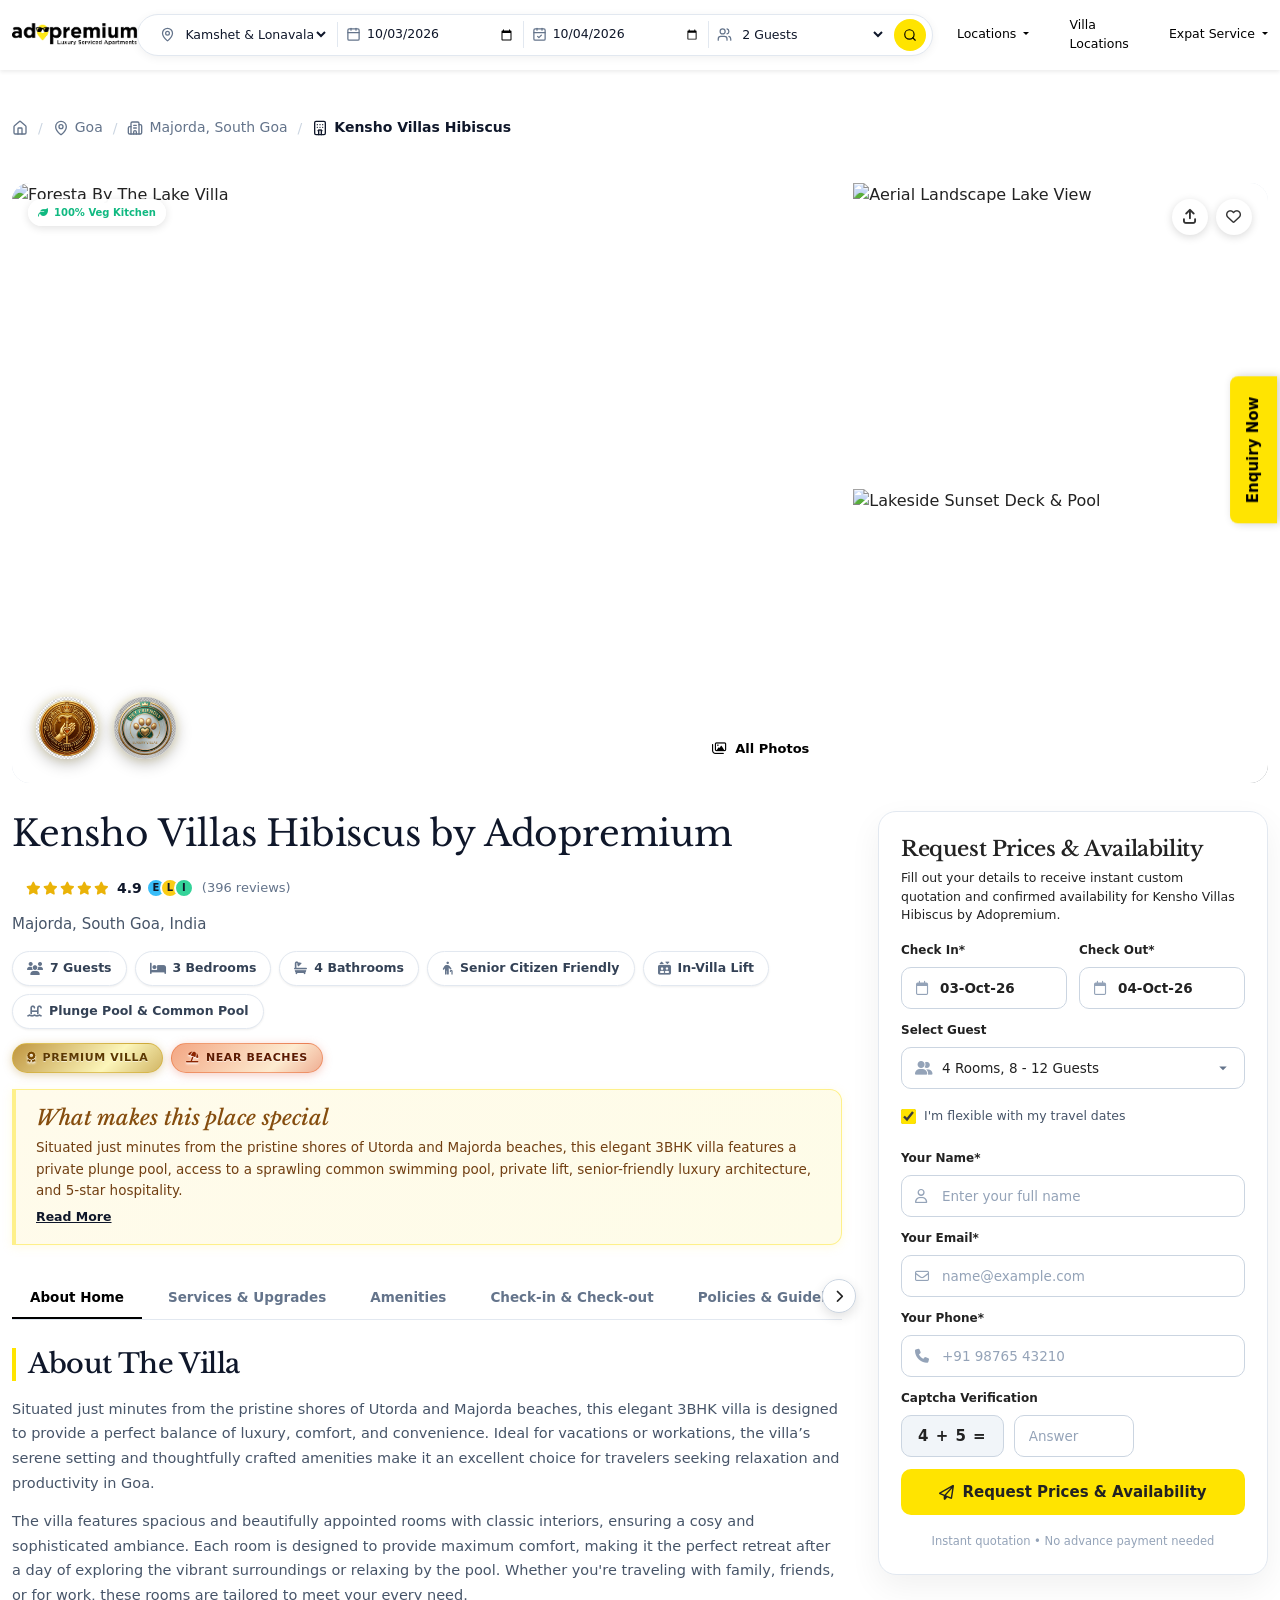
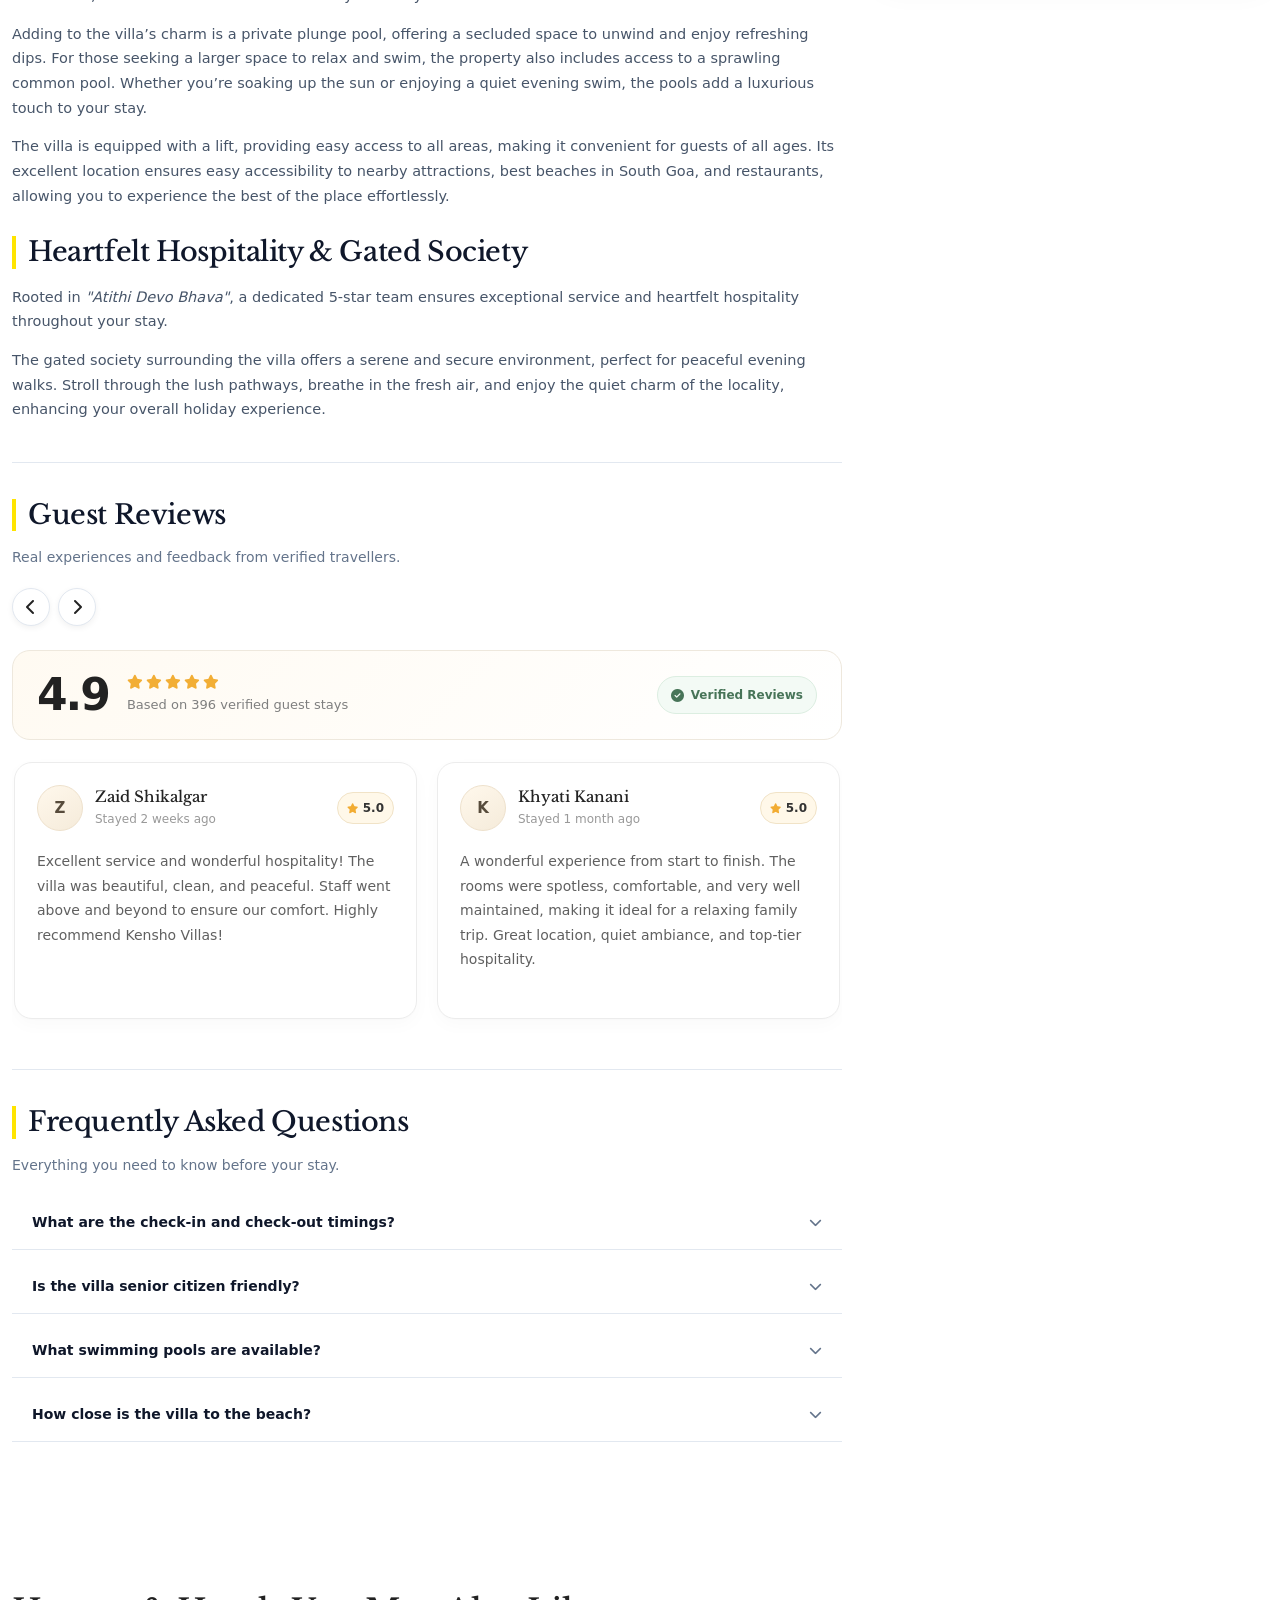
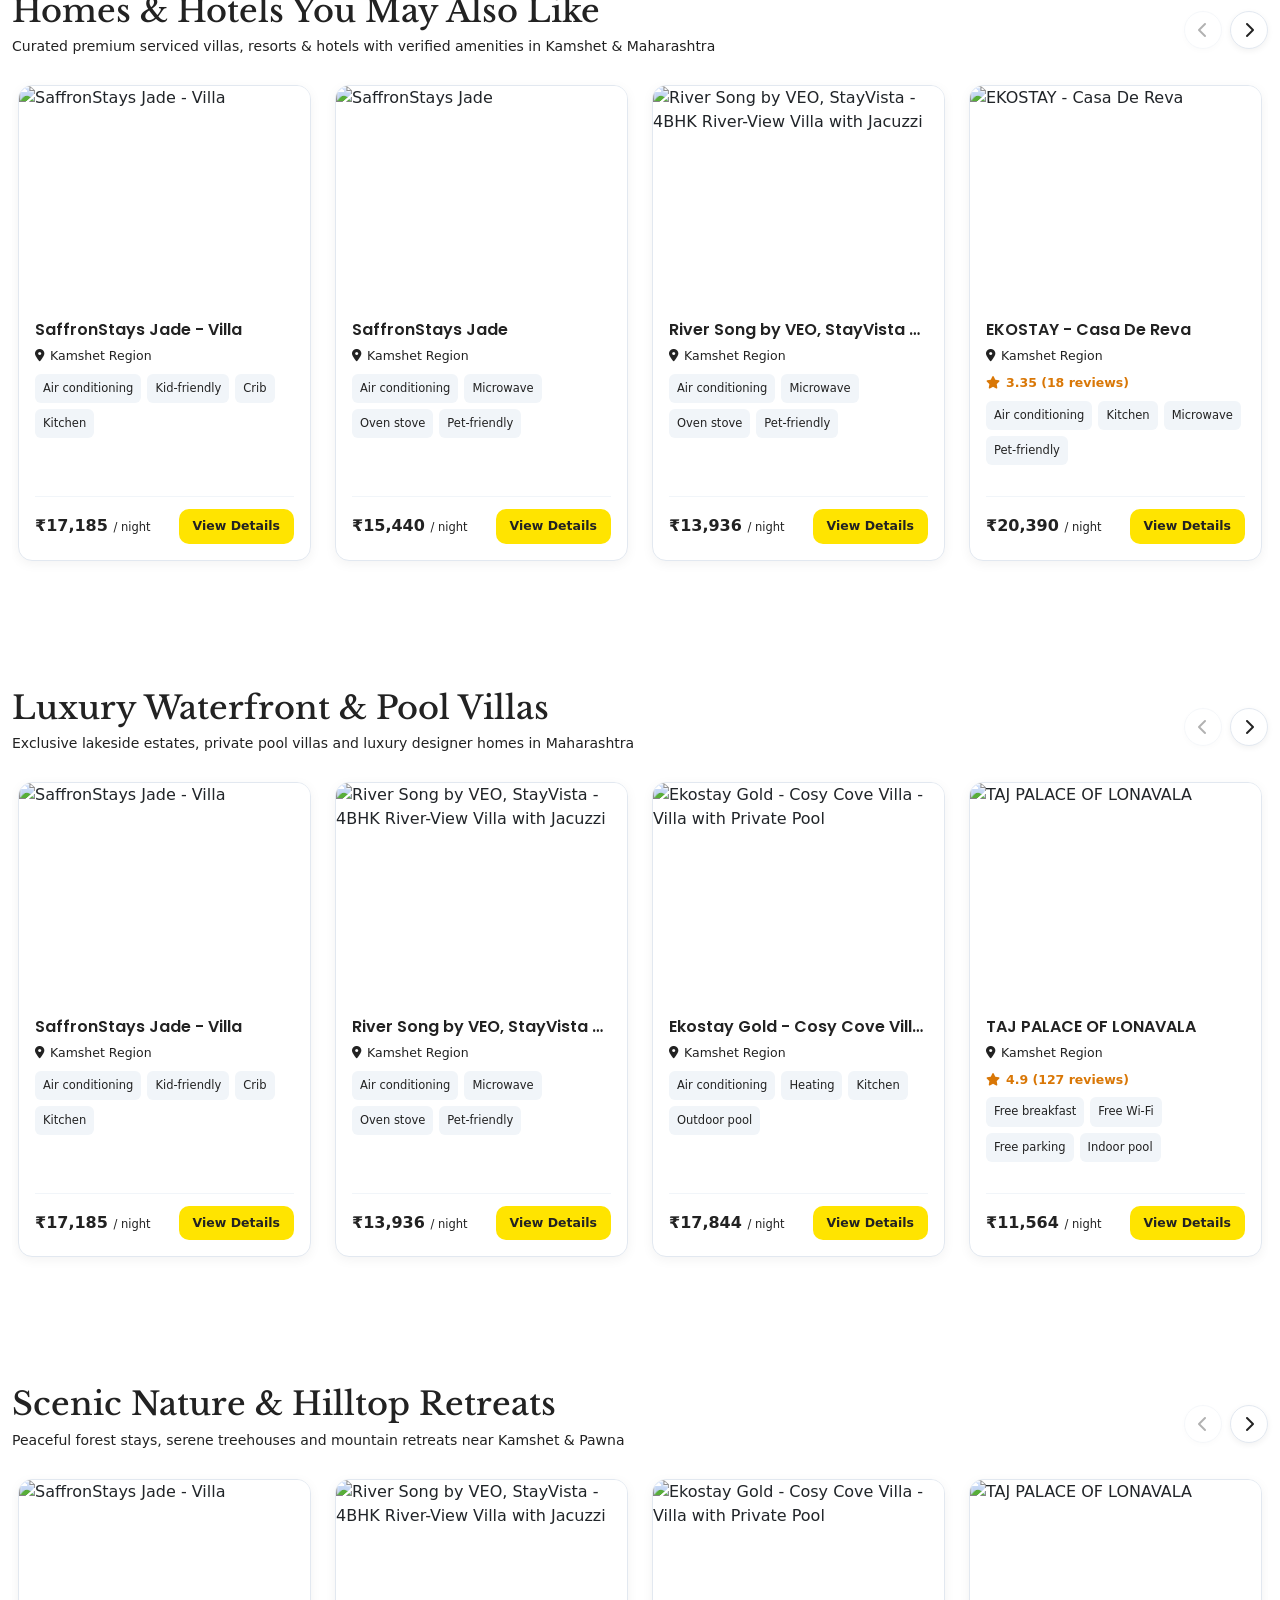
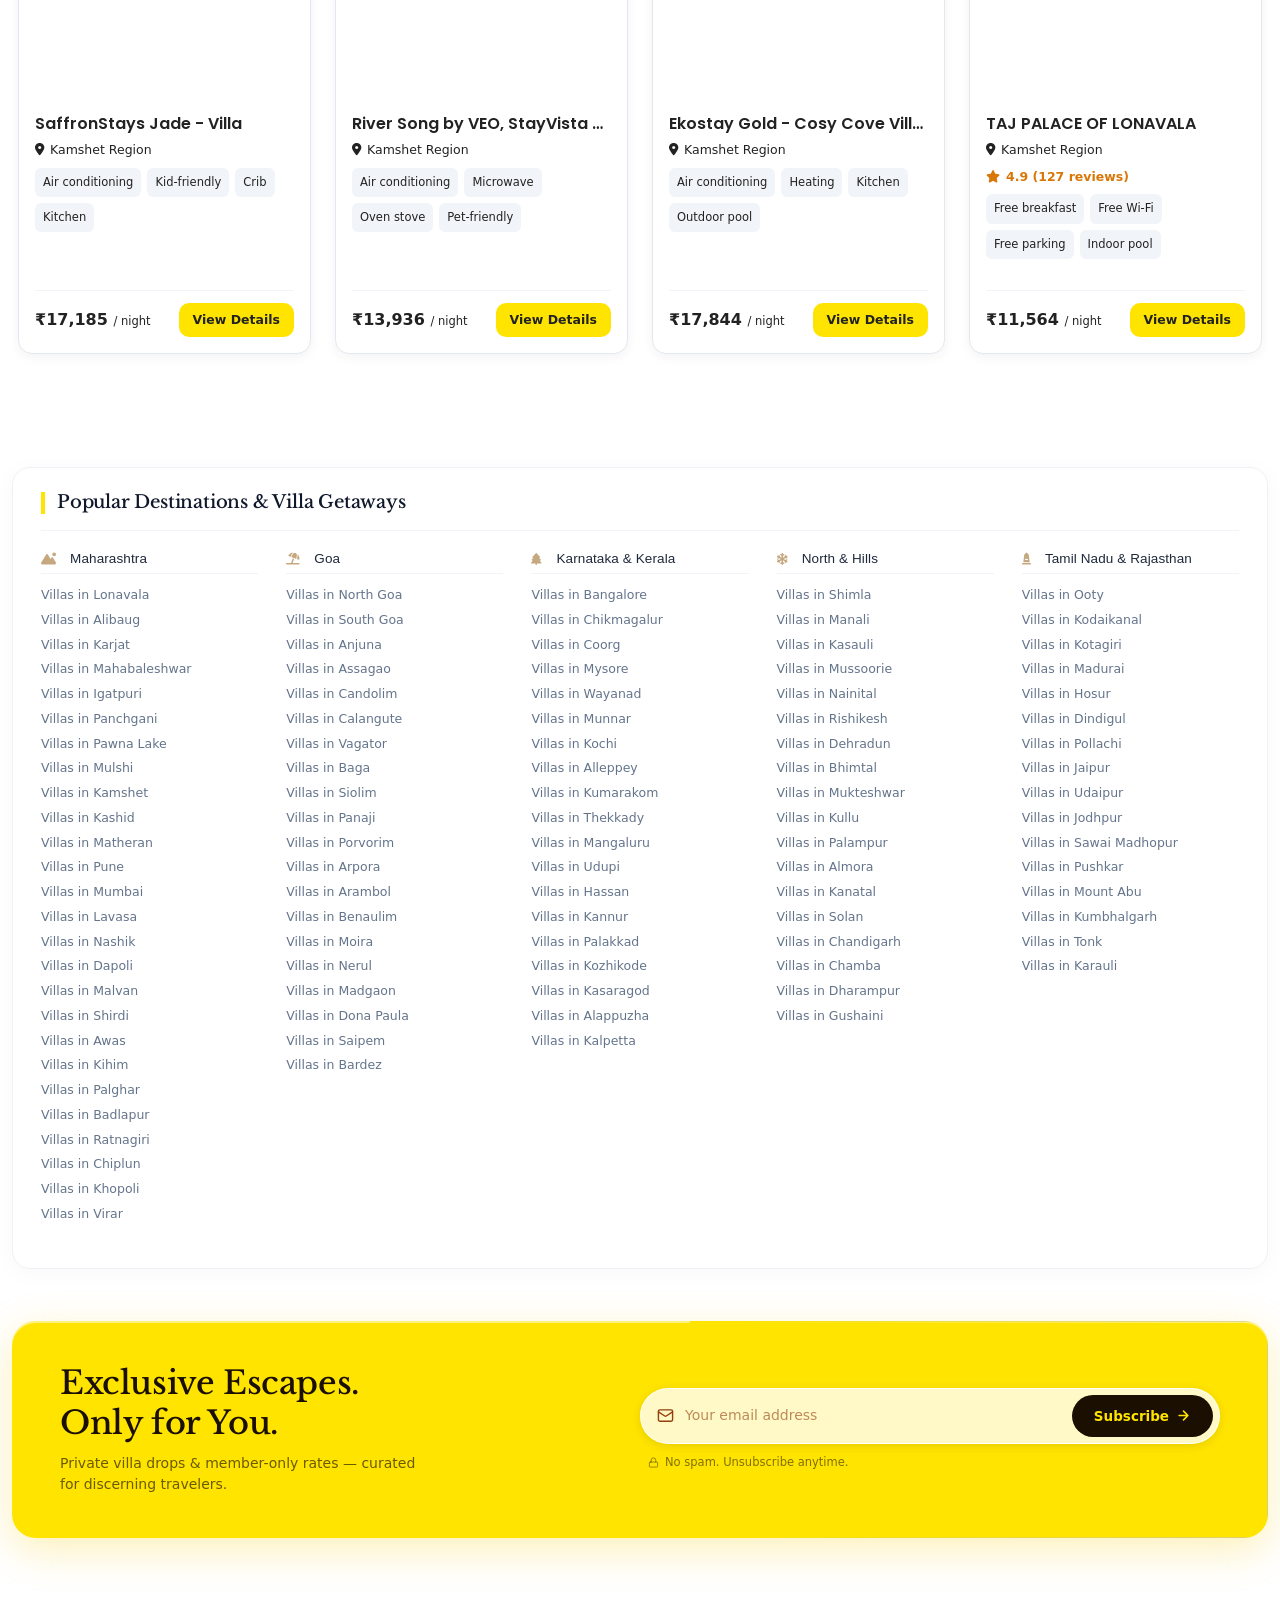
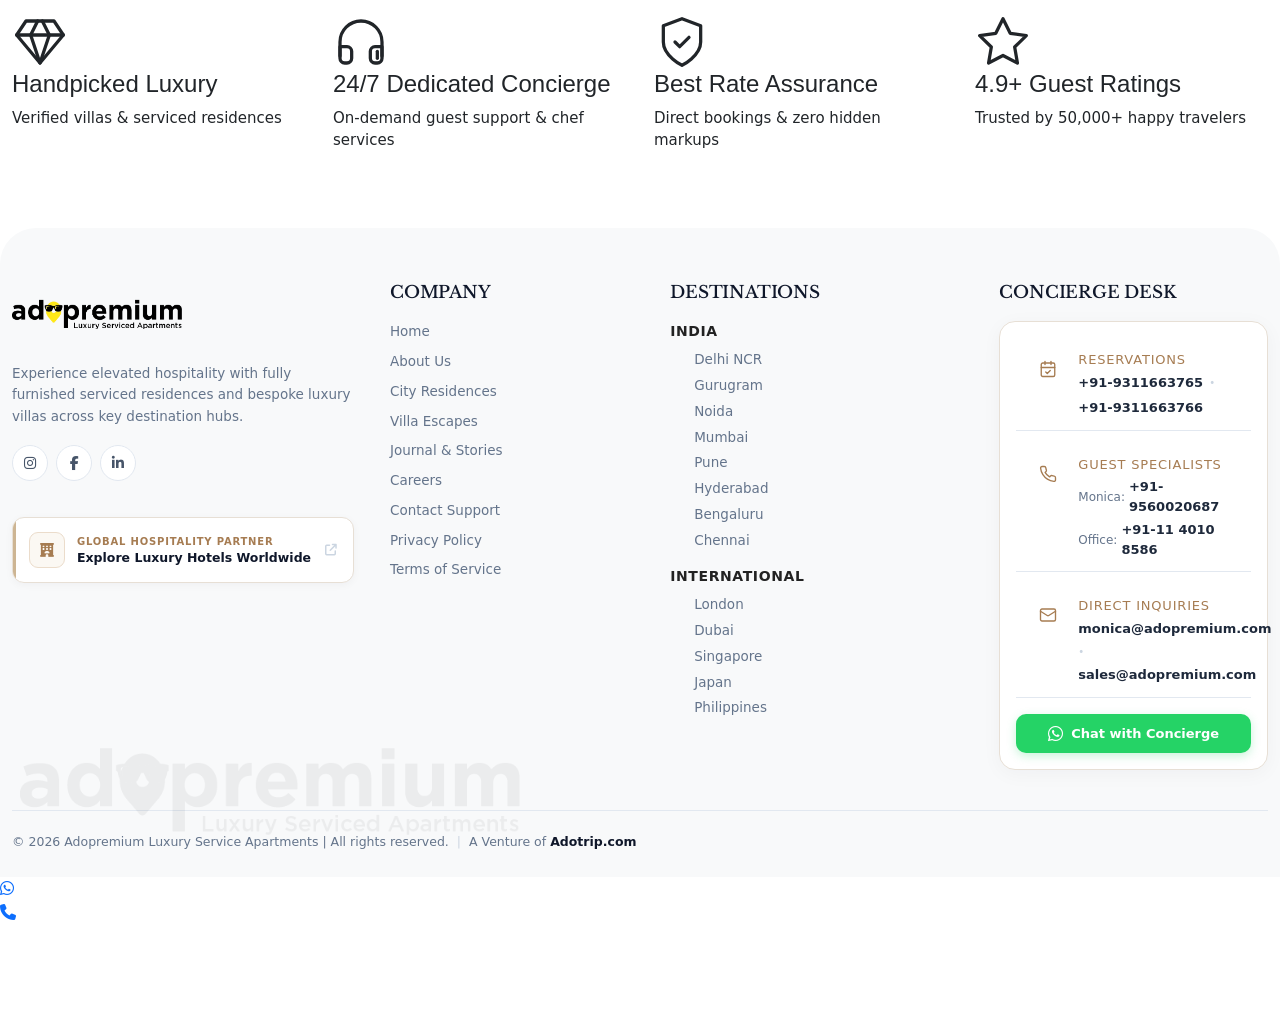
==== commit 8994e273: "Update old-villa.html" ====
--- a/old-villa.html
+++ b/old-villa.html
@@ -649,7 +649,21 @@
 
 
 
-   @media (max-width: 768px) {
+   @media (max-width: 991px) {
+  .pdp-footer-main-layout {
+    grid-template-columns: 1fr;
+    gap: 30px;
+  }
+  .pdp-f-split-subgrid {
+    grid-template-columns: 1fr 1fr;
+  }
+}
+
+@media (max-width: 768px) {
+  .pdp-f-split-subgrid {
+    grid-template-columns: 1fr;
+    gap: 20px;
+  }
 
 
 
@@ -1911,6 +1925,36 @@
 
 }
 
+        /* Ensure PDP Booking Sidebar Card stays on top of everything including sticky headers & overlay drawers */
+        .pdp-sidebar-wrapper {
+            position: -webkit-sticky !important;
+            position: sticky !important;
+            top: 100px !important;
+            z-index: 99999 !important;
+        }
+
+        .pdp-booking-sidebar,
+        .pdp-booking-sidebar.pdp-request-inquiry-card {
+            position: relative;
+            z-index: 99999 !important;
+        }
+
+        .pdp-inquiry-backdrop {
+            z-index: 99998 !important;
+        }
+
+        @media (max-width: 991.98px) {
+            .pdp-booking-sidebar,
+            .pdp-booking-sidebar.pdp-request-inquiry-card {
+                position: fixed !important;
+                z-index: 99999 !important;
+            }
+            body.pdp-inquiry-modal-open .pdp-booking-sidebar,
+            body.pdp-inquiry-modal-open .pdp-booking-sidebar.pdp-request-inquiry-card {
+                z-index: 99999 !important;
+            }
+        }
+
 </style>
 
 
@@ -2558,6 +2602,15 @@
         Real experiences and feedback from verified travellers.
       </p>
     </div>
+    <!-- Swiper Controls for Reviews -->
+    <div class="pdp-swiper-controls align-items-center gap-2 d-none d-md-flex">
+      <button class="pdp-swiper-nav-btn" id="guestReviewsPrev" aria-label="Previous review">
+        <i class="fa-solid fa-chevron-left"></i>
+      </button>
+      <button class="pdp-swiper-nav-btn" id="guestReviewsNext" aria-label="Next review">
+        <i class="fa-solid fa-chevron-right"></i>
+      </button>
+    </div>
   </div>
 
   <div class="guest-feedback-wrap">
@@ -2591,126 +2644,129 @@
     </div>
 
 
-    <!-- Reviews -->
-    <div class="guest-feedback-list">
-
-      <article class="guest-feedback-card">
-
-        <div class="guest-feedback-card-head">
-
-          <div class="guest-feedback-author">
-            <div class="guest-feedback-avatar">S</div>
-
-            <div class="guest-feedback-person">
-              <h5>Swaraj Patil</h5>
-              <span>Stayed 9 days ago</span>
-            </div>
-          </div>
-
-          <div class="guest-feedback-rating">
-            <i class="fa-solid fa-star"></i>
-            <span>5.0</span>
-          </div>
-
-        </div>
-
-        <p class="guest-feedback-text">
-          We had a wonderful stay at Kensho Villa and genuinely enjoyed our
-          experience. Rafel, our caretaker, did a fantastic job throughout our
-          stay. From delicious food to daily chores, his hospitality really
-          stood out. Manager Mohamad gave us great recommendations to explore
-          South Goa!
-        </p>
-
-      </article>
-
-
-      <article class="guest-feedback-card">
-
-        <div class="guest-feedback-card-head">
-
-          <div class="guest-feedback-author">
-            <div class="guest-feedback-avatar">Z</div>
-
-            <div class="guest-feedback-person">
-              <h5>Zaid Shikalgar</h5>
-              <span>Stayed 2 weeks ago</span>
-            </div>
-          </div>
-
-          <div class="guest-feedback-rating">
-            <i class="fa-solid fa-star"></i>
-            <span>5.0</span>
-          </div>
-
-        </div>
-
-        <p class="guest-feedback-text">
-          Excellent service and wonderful hospitality! The villa was beautiful,
-          clean, and peaceful. Staff went above and beyond to ensure our comfort.
-          Highly recommend Kensho Villas!
-        </p>
-
-      </article>
-
-
-      <article class="guest-feedback-card">
-
-        <div class="guest-feedback-card-head">
-
-          <div class="guest-feedback-author">
-            <div class="guest-feedback-avatar">K</div>
-
-            <div class="guest-feedback-person">
-              <h5>Khyati Kanani</h5>
-              <span>Stayed 1 month ago</span>
-            </div>
-          </div>
-
-          <div class="guest-feedback-rating">
-            <i class="fa-solid fa-star"></i>
-            <span>5.0</span>
-          </div>
-
-        </div>
-
-        <p class="guest-feedback-text">
-          A wonderful experience from start to finish. The rooms were spotless,
-          comfortable, and very well maintained, making it ideal for a relaxing
-          family trip. Great location, quiet ambiance, and top-tier hospitality.
-        </p>
-
-      </article>
-
-
-      <article class="guest-feedback-card">
-
-        <div class="guest-feedback-card-head">
-
-          <div class="guest-feedback-author">
-            <div class="guest-feedback-avatar">M</div>
-
-            <div class="guest-feedback-person">
-              <h5>Meera Patel</h5>
-              <span>Stayed 1 month ago</span>
-            </div>
-          </div>
-
-          <div class="guest-feedback-rating">
-            <i class="fa-solid fa-star"></i>
-            <span>5.0</span>
-          </div>
-
-        </div>
-
-        <p class="guest-feedback-text">
-          Had a memorable and hassle-free holiday. The service quality is
-          outstanding, and the overall vibe is peaceful and family-friendly.
-          Everything from the location to the staff service was a solid 5/5.
-        </p>
-
-      </article>
-
+    <!-- Reviews Swiper -->
+    <div class="swiper guest-feedback-swiper">
+      <div class="swiper-wrapper guest-feedback-list">
+
+        <article class="swiper-slide guest-feedback-card">
+
+          <div class="guest-feedback-card-head">
+
+            <div class="guest-feedback-author">
+              <div class="guest-feedback-avatar">S</div>
+
+              <div class="guest-feedback-person">
+                <h5>Swaraj Patil</h5>
+                <span>Stayed 9 days ago</span>
+              </div>
+            </div>
+
+            <div class="guest-feedback-rating">
+              <i class="fa-solid fa-star"></i>
+              <span>5.0</span>
+            </div>
+
+          </div>
+
+          <p class="guest-feedback-text">
+            We had a wonderful stay at Kensho Villa and genuinely enjoyed our
+            experience. Rafel, our caretaker, did a fantastic job throughout our
+            stay. From delicious food to daily chores, his hospitality really
+            stood out. Manager Mohamad gave us great recommendations to explore
+            South Goa!
+          </p>
+
+        </article>
+
+
+        <article class="swiper-slide guest-feedback-card">
+
+          <div class="guest-feedback-card-head">
+
+            <div class="guest-feedback-author">
+              <div class="guest-feedback-avatar">Z</div>
+
+              <div class="guest-feedback-person">
+                <h5>Zaid Shikalgar</h5>
+                <span>Stayed 2 weeks ago</span>
+              </div>
+            </div>
+
+            <div class="guest-feedback-rating">
+              <i class="fa-solid fa-star"></i>
+              <span>5.0</span>
+            </div>
+
+          </div>
+
+          <p class="guest-feedback-text">
+            Excellent service and wonderful hospitality! The villa was beautiful,
+            clean, and peaceful. Staff went above and beyond to ensure our comfort.
+            Highly recommend Kensho Villas!
+          </p>
+
+        </article>
+
+
+        <article class="swiper-slide guest-feedback-card">
+
+          <div class="guest-feedback-card-head">
+
+            <div class="guest-feedback-author">
+              <div class="guest-feedback-avatar">K</div>
+
+              <div class="guest-feedback-person">
+                <h5>Khyati Kanani</h5>
+                <span>Stayed 1 month ago</span>
+              </div>
+            </div>
+
+            <div class="guest-feedback-rating">
+              <i class="fa-solid fa-star"></i>
+              <span>5.0</span>
+            </div>
+
+          </div>
+
+          <p class="guest-feedback-text">
+            A wonderful experience from start to finish. The rooms were spotless,
+            comfortable, and very well maintained, making it ideal for a relaxing
+            family trip. Great location, quiet ambiance, and top-tier hospitality.
+          </p>
+
+        </article>
+
+
+        <article class="swiper-slide guest-feedback-card">
+
+          <div class="guest-feedback-card-head">
+
+            <div class="guest-feedback-author">
+              <div class="guest-feedback-avatar">M</div>
+
+              <div class="guest-feedback-person">
+                <h5>Meera Patel</h5>
+                <span>Stayed 1 month ago</span>
+              </div>
+            </div>
+
+            <div class="guest-feedback-rating">
+              <i class="fa-solid fa-star"></i>
+              <span>5.0</span>
+            </div>
+
+          </div>
+
+          <p class="guest-feedback-text">
+            Had a memorable and hassle-free holiday. The service quality is
+            outstanding, and the overall vibe is peaceful and family-friendly.
+            Everything from the location to the staff service was a solid 5/5.
+          </p>
+
+        </article>
+
+      </div>
+      <div class="swiper-pagination pdp-reviews-pagination d-md-none mt-3"></div>
     </div>
 
   </div>
@@ -5022,7 +5078,7 @@
      PDP SEO FOOTER EXPLORATION & DIRECTORY LINKS SECTION
 ========================================== -->
 <section class="pdp-seo-directory-section" id="pdpSeoDirectory">
-  <div class="container">
+  <div class="container-fluid">
   
 
     <!-- Main Locations Directory (Villas by Region & Cities) -->
@@ -5184,938 +5240,1523 @@
         </div>
       </div>
     </div>
-
-
-
   </div>
 </section>
+
+<!-- Redesigned Luxury Newsletter Section -->
 <div class="cs_newsletter_1_wrap">
-
-  <div class="container">
-
-
-
-    <div class="cs_newsletter cs_style_1 cs_accent_bg">
-
-      <div class="row align-items-center">
-
-        <div class="col-lg-1">
-
-          <div class="cs_newsletter_icon">
-
-            <img src="./Adopremium Service Apartment _ Short and Long Stays _ Fully Furnished_files/envlop.webp" loading="lazy" alt="Envelope" title="Envelope">
-
-          </div>
-
-        </div>
-
-        <div class="col-lg-6">
-
-          <p style="font-size: 20px; visibility: visible; animation-name: fadeInLeft;" class="cs_newsletter_title cs_fs_40 cs_bold mb-0 cs_white_color wow fadeInLeft">Sign Up Now<br><span>Get
-
-              Access to Exclusive Offers &amp; Updates</span></p>
-
-        </div>
-
-        <div class="col-lg-5">
-
-          <div class="cs_newsletter_form">
-
-            <input type="email" name="nlemail" id="nlemail" class="cs_newsletter_form_field" placeholder="Enter your email address ...">
-
-
-
-            <button id="nlsubmit" class="cs_btn cs_style_1 cs_fs_18 cs_medium">
-
-              Subscribe<svg width="20" height="10" viewBox="0 0 20 10" fill="none" xmlns="http://www.w3.org/2000/svg">
-
-                <path d="M19.5866 5.69629H0.41235C0.184269 5.69629 0 5.46776 0 5.1849C0 4.90204 0.184269 4.67352 0.41235 4.67352H18.5906L16.0881 1.57004C15.927 1.37028 15.927 1.04587 16.0881 0.846109C16.2492 0.646349 16.5108 0.646349 16.6718 0.846109L19.8792 4.82374C19.9977 4.97076 20.0325 5.1897 19.9681 5.38147C19.9036 5.57164 19.7529 5.69629 19.5866 5.69629Z" fill="currentColor"></path>
-
-                <path d="M16.3435 9.11986C16.2384 9.11986 16.1333 9.08012 16.0538 8.99935C15.8935 8.83909 15.8935 8.57884 16.0538 8.41858L19.2487 5.22371C19.4089 5.06345 19.6692 5.06345 19.8294 5.22371C19.9897 5.38396 19.9897 5.64422 19.8294 5.80448L16.6346 8.99935C16.5538 9.08012 16.4487 9.11986 16.3435 9.11986Z" fill="currentColor"></path>
-
-              </svg>
-
-            </button>
-
-            <!-- <div class="success2" style="display: none; color: #ec0024; font-weight: bold; text-align: center;     font-size: 10px;"></div> -->
-
-          </div><br>
-
-          <p class="content-form nlmsg" style="display:none;"></p>
-
-        </div>
-
-      </div>
-
-
-
-
-
+  <div class="container-fluid">
+    <div class="pdp-luxury-newsletter-card">
+
+      <!-- Desktop (992+): Pexels image right half with gradient overlay -->
+      <div class="pdp-nl-img-panel" aria-hidden="true">
+        <img
+          src="https://images.pexels.com/photos/261102/pexels-photo-261102.jpeg?auto=compress&cs=tinysrgb&w=900&q=80"
+          alt=""
+          class="pdp-nl-img"
+          loading="lazy"
+        >
+        <div class="pdp-nl-img-fade"></div>
+      </div>
+
+      <!-- Content row -->
+      <div class="row align-items-center pdp-nl-row">
+
+        <!-- Left: copy -->
+        <div class="col-sm-6 col-12 pdp-nl-left">
+          <h3 class="pdp-nl-title">Exclusive Escapes.<br>Only for You.</h3>
+          <p class="pdp-nl-subtitle">Private villa drops &amp; member-only rates — curated for discerning travelers.</p>
+        </div>
+
+        <!-- Right: form -->
+        <div class="col-sm-6 col-12 pdp-nl-right">
+          <div class="pdp-nl-form-wrapper">
+            <div class="pdp-nl-input-group">
+              <span class="pdp-nl-input-icon">
+                <svg width="17" height="17" viewBox="0 0 24 24" fill="none" stroke="currentColor" stroke-width="2" stroke-linecap="round" stroke-linejoin="round"><rect width="20" height="16" x="2" y="4" rx="2"/><path d="m22 7-8.97 5.7a1.94 1.94 0 0 1-2.06 0L2 7"/></svg>
+              </span>
+              <input type="email" name="nlemail" id="nlemail" class="pdp-nl-input" placeholder="Your email address" required autocomplete="email">
+              <button id="nlsubmit" type="button" class="pdp-nl-btn">
+                <span>Subscribe</span>
+                <svg width="15" height="15" viewBox="0 0 24 24" fill="none" stroke="currentColor" stroke-width="2.5" stroke-linecap="round" stroke-linejoin="round"><path d="M5 12h14M12 5l7 7-7 7"/></svg>
+              </button>
+            </div>
+            <p class="content-form nlmsg" style="display:none;"></p>
+            <div class="pdp-nl-privacy-note">
+              <svg width="11" height="11" viewBox="0 0 24 24" fill="none" stroke="currentColor" stroke-width="2" stroke-linecap="round" stroke-linejoin="round"><rect width="18" height="11" x="3" y="11" rx="2" ry="2"/><path d="M7 11V7a5 5 0 0 1 10 0v4"/></svg>
+              <span>No spam. Unsubscribe anytime.</span>
+            </div>
+          </div>
+        </div>
+
+      </div><!-- /row -->
     </div>
-
   </div>
-
 </div>
 
-
+<style>
+/* ── Newsletter: Yellow Gradient ── */
+.cs_newsletter_1_wrap {
+  padding: 32px 0 16px;
+  background: transparent;
+}
+
+.pdp-luxury-newsletter-card {
+  background:#ffe400;
+  border-radius: 24px;
+  padding: 42px 48px;
+  position: relative;
+  overflow: hidden;
+  box-shadow: 0 12px 40px rgba(250, 204, 21, 0.30), 0 2px 0 rgba(255,255,255,0.5) inset;
+}
+
+/* Right image panel (992+) */
+.pdp-nl-img-panel {
+  display: none;
+  position: absolute;
+  top: 0; right: 0;
+  width: 46%;
+  height: 100%;
+  pointer-events: none;
+  z-index: 0;
+}
+.pdp-nl-img {
+  width: 100%;
+  height: 100%;
+  object-fit: cover;
+  object-position: center;
+  opacity: 0.55;
+  border-radius: 0 24px 24px 0;
+}
+.pdp-nl-img-fade {
+  position: absolute;
+  inset: 0;
+  background: linear-gradient(90deg, #FFE400 6.4%, rgba(255, 228, 0, 0) 100%);
+  border-radius: 0 24px 24px 0;
+}
+
+@media (min-width: 992px) {
+  .pdp-nl-img-panel { display: block; }
+}
+
+/* Row layout */
+.pdp-nl-row {
+  position: relative;
+  z-index: 2;
+  gap: 24px 0;
+}
+.pdp-nl-left { padding-right: 24px; }
+.pdp-nl-right { padding-left: 0; }
+
+/* Badge */
+.pdp-nl-vip-badge {
+  display: inline-flex;
+  align-items: center;
+  gap: 6px;
+  background: rgba(0,0,0,0.10);
+  border: 1px solid rgba(0,0,0,0.18);
+  color: #1a0f00;
+  font-size: 10.5px;
+  font-weight: 800;
+  letter-spacing: 1.4px;
+  padding: 5px 13px;
+  border-radius: 50px;
+  margin-bottom: 14px;
+  text-transform: uppercase;
+}
+
+/* Title */
+.pdp-nl-title {
+  color: #1a0f00;
+  font-size: 32px;
+  font-weight: 500;
+  line-height: 1.25;
+  margin-bottom: 10px;
+  letter-spacing: -0.4px;
+}
+
+/* Subtitle */
+.pdp-nl-subtitle {
+  color: rgba(26,15,0,0.65);
+  font-size: 14px;
+  line-height: 1.55;
+  margin-bottom: 0;
+  max-width: 360px;
+}
+
+/* Form wrapper */
+.pdp-nl-form-wrapper {
+  display: flex;
+  flex-direction: column;
+  gap: 10px;
+}
+
+/* Input group pill */
+.pdp-nl-input-group {
+  display: flex;
+  align-items: center;
+  background: rgba(255,255,255,0.78);
+  border: 1.5px solid rgba(255,255,255,0.95);
+  border-radius: 60px;
+  padding: 6px 6px 6px 16px;
+  transition: box-shadow 0.25s ease;
+  box-shadow: 0 2px 10px rgba(0,0,0,0.10);
+}
+.pdp-nl-input-group:focus-within {
+  background: rgba(255,255,255,0.95);
+  box-shadow: 0 0 0 4px rgba(0,0,0,0.10), 0 2px 10px rgba(0,0,0,0.12);
+}
+.pdp-nl-input-icon {
+  color: #92400e;
+  display: flex;
+  align-items: center;
+  margin-right: 9px;
+  flex-shrink: 0;
+}
+.pdp-nl-input {
+  flex: 1;
+  background: transparent;
+  border: none;
+  outline: none;
+  color: #1a0f00;
+  font-size: 14px;
+  font-weight: 500;
+  min-width: 0;
+}
+.pdp-nl-input::placeholder {
+  color: #92400e;
+  opacity: 0.6;
+}
+.pdp-nl-btn {
+  background: #1a0f00;
+  color: #ffe400;
+  border: none;
+  border-radius: 50px;
+  padding: 11px 22px;
+  font-size: 13.5px;
+  font-weight: 700;
+  display: inline-flex;
+  align-items: center;
+  gap: 7px;
+  cursor: pointer;
+  transition: all 0.25s ease;
+  white-space: nowrap;
+}
+.pdp-nl-btn:hover {
+  background: #0a0600;
+  transform: translateY(-1px);
+  box-shadow: 0 6px 18px rgba(0,0,0,0.25);
+}
+.pdp-nl-btn:active { transform: translateY(0); }
+
+/* Privacy note */
+.pdp-nl-privacy-note {
+  display: flex;
+  align-items: center;
+  gap: 6px;
+  color: rgba(26,15,0,0.55);
+  font-size: 11.5px;
+  padding-left: 8px;
+}
+.pdp-nl-privacy-note svg { color: rgba(26,15,0,0.45); }
+
+/* nlmsg */
+.nlmsg {
+  margin: 4px 0 0;
+  padding: 8px 14px;
+  border-radius: 8px;
+  font-size: 13px;
+  font-weight: 600;
+  text-align: center;
+}
+.nlmsg.success,
+.nlmsg:not([style*="display: none"]):not([style*="display:none"]) {
+  background: rgba(34, 197, 94, 0.20);
+  color: #14532d;
+  border: 1px solid rgba(34,197,94,0.35);
+}
+
+/* Responsive */
+@media (max-width: 991px) {
+  .pdp-luxury-newsletter-card { padding: 36px 28px; border-radius: 20px; }
+  .pdp-nl-title { font-size: 22px; }
+  .pdp-nl-left { padding-right: 16px; }
+}
+@media (max-width: 575px) {
+  .pdp-luxury-newsletter-card { padding: 28px 18px; border-radius: 16px; }
+  .pdp-nl-title { font-size: 20px; }
+  .pdp-nl-left { padding-right: 0; }
+  .pdp-nl-input-group {
+    flex-direction: column;
+    border-radius: 16px;
+    padding: 12px;
+    gap: 10px;
+    align-items: stretch;
+  }
+  .pdp-nl-input-icon { display: none; }
+  .pdp-nl-input { text-align: center; padding: 4px 0; }
+  .pdp-nl-btn { width: 100%; justify-content: center; }
+  .pdp-nl-privacy-note { justify-content: center; padding-left: 0; text-align: center; }
+}
+</style>
 
 
 <!-- Start Support Section -->
-
-
-
 <!-- End Support Section -->
 
-<footer class="cs_footer cs_style_1 cs_white_color cs_bg_filed cs_primary_bg">
-
-  <!--  <div class="cs_newsletter_1_wrap">
-
-        <div class="container-fluid" style="max-width: 1600px">
-
-          <div class="cs_newsletter cs_style_1 cs_accent_bg">
-
-            <div class="cs_newsletter_icon"><img src="assets/images/icons/envlop.png" alt="Icon"></div>
-
-            <h2 class="cs_newsletter_title cs_fs_40 cs_bold mb-0 cs_white_color wow fadeInLeft">Subscribe Our Newsletter</h2>
-
-            <form action="#" class="cs_newsletter_form">
-
-              <input type="text" class="cs_newsletter_form_field" placeholder="Enter your email address ...">
-
-              <button type="submit" class="cs_btn cs_style_1 cs_fs_18 cs_medium">
-
-                Subscribe<svg width="20" height="10" viewBox="0 0 20 10" fill="none" xmlns="http://www.w3.org/2000/svg"><path d="M19.5866 5.69629H0.41235C0.184269 5.69629 0 5.46776 0 5.1849C0 4.90204 0.184269 4.67352 0.41235 4.67352H18.5906L16.0881 1.57004C15.927 1.37028 15.927 1.04587 16.0881 0.846109C16.2492 0.646349 16.5108 0.646349 16.6718 0.846109L19.8792 4.82374C19.9977 4.97076 20.0325 5.1897 19.9681 5.38147C19.9036 5.57164 19.7529 5.69629 19.5866 5.69629Z" fill="currentColor"></path>
-
-                  <path d="M16.3435 9.11986C16.2384 9.11986 16.1333 9.08012 16.0538 8.99935C15.8935 8.83909 15.8935 8.57884 16.0538 8.41858L19.2487 5.22371C19.4089 5.06345 19.6692 5.06345 19.8294 5.22371C19.9897 5.38396 19.9897 5.64422 19.8294 5.80448L16.6346 8.99935C16.5538 9.08012 16.4487 9.11986 16.3435 9.11986Z" fill="currentColor"></path>
-
-                </svg>                
-
-              </button>
-
-            </form>
-
-          </div>
-
-        </div>
-
-      </div> -->
-
-  <div class="container">
-
-    <div class="cs_footer_main">
-
-      <div class="cs_footer_main_col">
-
-        <div class="cs_footer_widget">
-
-          <div class="cs_text_widget">
-
-            <img src="./Adopremium Service Apartment _ Short and Long Stays _ Fully Furnished_files/white-logo.webp" alt="Logo" title="Logo" loading="lazy">
-
-          </div>
-
-          <ul class="cs_contact_widget mb-0">
-
-            <li>
-
-
-
-              <!--  <p class="cs_fs_20">About us</p> -->
-
-              <p>Experience Luxury, Convenience and Reliable Serviced Apartments Across Key Locations</p>
-
-            </li>
-
-            <!-- <li>
-
-                  <p>Mail Us</p>
-
-                  <p class="cs_fs_20">hello@adopremium.com</p>
-
-                </li> -->
-
-            <li>
-
-              <p>Follow Us</p>
-
-              <div class="cs_social_btn cs_style_1 d-flex">
-
-                <a href="https://www.linkedin.com/company/adopremium/" target="_blank" class="cs_center" aria-label="linkedin"><i class="fa-brands fa-linkedin-in"></i>
-
-                </a>
-
-                <a href="https://www.facebook.com/profile.php?id=61590614009988" target="_blank" class="cs_center" aria-label="linkedin"><i class="fa-brands fa-facebook"></i>
-
-                </a>
-
-                <!--<a href="javascript:;" target="_blank" class="cs_center" aria-label="twitter">
-
-                  <i class="fa-brands fa-x-twitter"></i>
-
-                </a>
-
-                <a href="javascript:;" target="_blank" class="cs_center" aria-label="youtube"><i
-
-                    class="fa-brands fa-youtube"></i>
-
-                </a>--> 
-
-                <a href="https://www.instagram.com/adopremium_/" target="_blank" class="cs_center" aria-label="slack">
-
-                  <i class="fa-brands fa-instagram"></i></a>
-
+<!-- Standalone Minimal Luxury Highlights Section (Above Footer) -->
+<section class="pdp-minimal-highlights-section">
+  <div class="container-fluid">
+    <div class="swiper pdp-minimal-highlights-swiper">
+      <div class="swiper-wrapper pdp-minimal-highlights-grid">
+        <!-- Highlight 1: Handpicked Luxury (Diamond / Gem Stroke) -->
+        <div class="swiper-slide pdp-min-highlight-card">
+          <div class="pdp-min-h-icon-box">
+            <svg width="56" height="56" viewBox="0 0 24 24" fill="none" stroke="currentColor" stroke-width="1.4" stroke-linecap="round" stroke-linejoin="round">
+              <path d="M6 3h12l4 6-10 12L2 9z"></path>
+              <path d="M11 3 8 9l4 12 4-12-3-6"></path>
+              <path d="M2 9h20"></path>
+            </svg>
+          </div>
+          <div class="pdp-min-h-content">
+            <h4 class="pdp-min-h-title">Handpicked Luxury</h4>
+            <p class="pdp-min-h-desc">Verified villas &amp; serviced residences</p>
+          </div>
+        </div>
+
+        <!-- Highlight 2: 24/7 Dedicated Concierge (Headset Stroke) -->
+        <div class="swiper-slide pdp-min-highlight-card">
+          <div class="pdp-min-h-icon-box">
+            <svg width="56" height="56" viewBox="0 0 24 24" fill="none" stroke="currentColor" stroke-width="1.4" stroke-linecap="round" stroke-linejoin="round">
+              <path d="M3 18v-6a9 9 0 0 1 18 0v6"></path>
+              <path d="M21 19a2 2 0 0 1-2 2h-1a2 2 0 0 1-2-2v-3a2 2 0 0 1 2-2h3zM3 19a2 2 0 0 0 2 2h1a2 2 0 0 0 2-2v-3a2 2 0 0 0-2-2H3z"></path>
+              <path d="M19 16v3"></path>
+            </svg>
+          </div>
+          <div class="pdp-min-h-content">
+            <h4 class="pdp-min-h-title">24/7 Dedicated Concierge</h4>
+            <p class="pdp-min-h-desc">On-demand guest support &amp; chef services</p>
+          </div>
+        </div>
+
+        <!-- Highlight 3: Best Rate Assurance (Shield Check Stroke) -->
+        <div class="swiper-slide pdp-min-highlight-card">
+          <div class="pdp-min-h-icon-box">
+            <svg width="56" height="56" viewBox="0 0 24 24" fill="none" stroke="currentColor" stroke-width="1.4" stroke-linecap="round" stroke-linejoin="round">
+              <path d="M12 22s8-4 8-10V5l-8-3-8 3v7c0 6 8 10 8 10z"></path>
+              <polyline points="9 12 11 14 15 10"></polyline>
+            </svg>
+          </div>
+          <div class="pdp-min-h-content">
+            <h4 class="pdp-min-h-title">Best Rate Assurance</h4>
+            <p class="pdp-min-h-desc">Direct bookings &amp; zero hidden markups</p>
+          </div>
+        </div>
+
+        <!-- Highlight 4: 4.9+ Guest Ratings (Star Badge Stroke) -->
+        <div class="swiper-slide pdp-min-highlight-card">
+          <div class="pdp-min-h-icon-box">
+            <svg width="56" height="56" viewBox="0 0 24 24" fill="none" stroke="currentColor" stroke-width="1.4" stroke-linecap="round" stroke-linejoin="round">
+              <polygon points="12 2 15.09 8.26 22 9.27 17 14.14 18.18 21.02 12 17.77 5.82 21.02 7 14.14 2 9.27 8.91 8.26 12 2"></polygon>
+            </svg>
+          </div>
+          <div class="pdp-min-h-content">
+            <h4 class="pdp-min-h-title">4.9+ Guest Ratings</h4>
+            <p class="pdp-min-h-desc">Trusted by 50,000+ happy travelers</p>
+          </div>
+        </div>
+      </div>
+    </div>
+  </div>
+</section>
+
+<footer class="cs_footer pdp-light-minimal-footer">
+  <!-- Watermark Logo Overlay for Desktop (Bottom Left Corner) -->
+   <div class="container-fluid absolute bottom-0 left-0">
+    <div class="relative">
+     <div class="pdp-footer-watermark-overlay ">
+       <img src="./Adopremium Service Apartment _ Short and Long Stays _ Fully Furnished_files/logo.webp" alt="Adopremium Watermark" loading="lazy">
+     </div>
+   </div></div>
+  <div class="container-fluid">
+    <div class="pdp-footer-main-layout">
+      
+      <!-- Col 1: Brand & Bio -->
+      <div class="pdp-f-col pdp-f-brand-col">
+        <div class="pdp-f-logo-wrap">
+          <a href="https://www.adopremium.com/">
+            <img src="./Adopremium Service Apartment _ Short and Long Stays _ Fully Furnished_files/logo.webp" alt="Adopremium Luxury Stays" title="Adopremium" loading="lazy">
+          </a>
+        </div>
+        <p class="pdp-f-bio">
+          Experience elevated hospitality with fully furnished serviced residences and bespoke luxury villas across key destination hubs.
+        </p>
+        
+        <div class="pdp-f-social-row">
+          <a href="https://www.instagram.com/adopremium_/" target="_blank" rel="noopener" aria-label="Instagram" class="pdp-f-social-link">
+            <i class="fa-brands fa-instagram"></i>
+          </a>
+          <a href="https://www.facebook.com/profile.php?id=61590614009988" target="_blank" rel="noopener" aria-label="Facebook" class="pdp-f-social-link">
+            <i class="fa-brands fa-facebook-f"></i>
+          </a>
+          <a href="https://www.linkedin.com/company/adopremium/" target="_blank" rel="noopener" aria-label="LinkedIn" class="pdp-f-social-link">
+            <i class="fa-brands fa-linkedin-in"></i>
+          </a>
+        </div>
+
+        <!-- Adotrip Hotel Ticket Badge Minimal Style -->
+        <a href="https://www.adotrip.com/#hotels" class="pdp-hotel-ticket-clean" target="_blank" rel="noopener">
+          <div class="pdp-ht-icon">
+            <i class="fa-solid fa-hotel"></i>
+          </div>
+          <div class="pdp-ht-info">
+            <span class="pdp-ht-tag">Global Hospitality Partner</span>
+            <span class="pdp-ht-title">Explore Luxury Hotels Worldwide</span>
+          </div>
+          <div class="pdp-ht-arrow">
+            <i class="fa-solid fa-arrow-up-right-from-square"></i>
+          </div>
+        </a>
+      </div>
+
+      <!-- Col 2: Company Links -->
+      <div class="pdp-f-col pdp-f-accordion-col">
+        <div class="pdp-f-col-header">
+          <h4 class="pdp-f-col-title">Company</h4>
+          <i class="fa-solid fa-chevron-down pdp-f-chevron"></i>
+        </div>
+        <div class="pdp-f-col-collapse">
+          <ul class="pdp-f-links-list">
+            <li><a href="https://www.adopremium.com/">Home</a></li>
+            <li><a href="https://www.adopremium.com/about-us">About Us</a></li>
+            <li><a href="https://www.adopremium.com/locations">City Residences</a></li>
+            <li><a href="https://www.adopremium.com/villa-locations">Villa Escapes</a></li>
+            <li><a href="https://www.adopremium.com/blog">Journal &amp; Stories</a></li>
+            <li><a href="https://www.adopremium.com/careers">Careers</a></li>
+            <li><a href="https://www.adopremium.com/contact-us">Contact Support</a></li>
+            <li><a href="https://www.adopremium.com/privacy-policy">Privacy Policy</a></li>
+            <li><a href="https://www.adopremium.com/terms-conditions">Terms of Service</a></li>
+          </ul>
+        </div>
+      </div>
+
+      <!-- Col 3: Destinations -->
+      <div class="pdp-f-col pdp-f-accordion-col">
+        <div class="pdp-f-col-header">
+          <h4 class="pdp-f-col-title">Destinations</h4>
+          <i class="fa-solid fa-chevron-down pdp-f-chevron"></i>
+        </div>
+        <div class="pdp-f-col-collapse">
+          <div class="pdp-f-dest-grid">
+            <div class="pdp-f-dest-group">
+              <span class="pdp-f-dest-cat">India</span>
+              <ul class="pdp-f-pills">
+                <li><a href="https://www.adopremium.com/locations/delhi-ncr">Delhi NCR</a></li>
+                <li><a href="https://www.adopremium.com/locations/gurgaon">Gurugram</a></li>
+                <li><a href="https://www.adopremium.com/locations/noida">Noida</a></li>
+                <li><a href="https://www.adopremium.com/locations/mumbai">Mumbai</a></li>
+                <li><a href="https://www.adopremium.com/locations/pune">Pune</a></li>
+                <li><a href="https://www.adopremium.com/locations/hyderabad">Hyderabad</a></li>
+                <li><a href="https://www.adopremium.com/locations/bangalore">Bengaluru</a></li>
+                <li><a href="https://www.adopremium.com/locations/chennai">Chennai</a></li>
+              </ul>
+            </div>
+            <div class="pdp-f-dest-group" style="margin-top: 14px;">
+              <span class="pdp-f-dest-cat">International</span>
+              <ul class="pdp-f-pills">
+                <li><a href="https://www.adopremium.com/locations/london">London</a></li>
+                <li><a href="https://www.adopremium.com/locations/dubai">Dubai</a></li>
+                <li><a href="https://www.adopremium.com/locations/singapore">Singapore</a></li>
+                <li><a href="https://www.adopremium.com/locations/japan">Japan</a></li>
+                <li><a href="https://www.adopremium.com/locations/philippines">Philippines</a></li>
+              </ul>
+            </div>
+          </div>
+        </div>
+      </div>
+
+      <!-- Col 3: Concierge Desk (Accordion on Mobile) -->
+      <div class="pdp-f-col pdp-f-contact-col pdp-f-accordion-col">
+        <div class="pdp-f-col-header">
+          <h4 class="pdp-f-col-title">Concierge Desk</h4>
+          <i class="fa-solid fa-chevron-down pdp-f-chevron"></i>
+        </div>
+        <div class="pdp-f-col-collapse">
+          <div class="pdp-f-contact-items">
+            
+            <div class="pdp-f-contact-box">
+              <div class="pdp-fc-icon">
+                <svg width="18" height="18" viewBox="0 0 24 24" fill="none" stroke="currentColor" stroke-width="1.8" stroke-linecap="round" stroke-linejoin="round"><rect width="18" height="18" x="3" y="4" rx="2" ry="2"/><line x1="16" x2="16" y1="2" y2="6"/><line x1="8" x2="8" y1="2" y2="6"/><line x1="3" x2="21" y1="10" y2="10"/><path d="m9 16 2 2 4-4"/></svg>
               </div>
-
-            </li>
-
-            
-
-             <style>
-
-              .hotel-ticket-badge {
-
-                margin-top: 30px;
-
-                position: relative;
-
-                display: flex;
-
-                align-items: center;
-
-                justify-content: space-between;
-
-                gap: 5px;
-
-                width: 360px;
-
-                max-width: 100%;
-
-                padding: 11px 21px;
-
-                background: linear-gradient(135deg, #111111, #1b1b1b);
-
-                border-radius: 22px;
-
-                overflow: hidden;
-
-                text-decoration: none;
-
-                color: #fff;
-
-                border: 2px dashed rgb(255 193 7 / 61%);
-
-                box-shadow:
-
-                  0 15px 40px rgba(0, 0, 0, 0.35),
-
-                  inset 0 0 25px rgba(255, 193, 7, 0.08);
-
-                transition: .5s ease;
-
-                font-family: 'Montserrat', sans-serif;
-
-              }
-
-
-
-              /* Ticket holes */
-
-              .hotel-ticket-badge::before,
-
-              .hotel-ticket-badge::after {
-
-                content: "";
-
-                position: absolute;
-
-                width: 34px;
-
-                height: 34px;
-
-                background: #fff;
-
-                border-radius: 50%;
-
-                top: 50%;
-
-                transform: translateY(-50%);
-
-                z-index: 2;
-
-              }
-
-
-
-              .hotel-ticket-badge::before {
-
-                left: -17px;
-
-              }
-
-
-
-              .hotel-ticket-badge::after {
-
-                right: -17px;
-
-              }
-
-
-
-              /* Glow */
-
-              .hotel-ticket-glow {
-
-                position: absolute;
-
-                width: 180px;
-
-                height: 180px;
-
-                background: rgba(255, 193, 7, 0.18);
-
-                border-radius: 50%;
-
-                top: -80px;
-
-                right: -60px;
-
-                filter: blur(10px);
-
-              }
-
-
-
-              .hotel-ticket-left {
-
-                display: flex;
-
-                align-items: center;
-
-                gap: 16px;
-
-                position: relative;
-
-                z-index: 3;
-
-              }
-
-
-
-              .hotel-ticket-icon {
-
-
-
-                padding: 10px;
-
-                border-radius: 13px;
-
-                background: linear-gradient(135deg, #ffd54f, #ff9800);
-
-                display: flex;
-
-                align-items: center;
-
-                justify-content: center;
-
-                font-size: 30px;
-
-                color: #111;
-
-                box-shadow:
-
-                  0 8px 20px rgba(255, 193, 7, 0.4),
-
-                  inset 0 2px 8px rgba(255, 255, 255, 0.3);
-
-
-
-                transition: .5s ease;
-
-              }
-
-
-
-              .hotel-ticket-content h3 {
-
-                margin: 0;
-
-                font-size: 19px;
-
-                font-weight: 600;
-
-                letter-spacing: 0.5px;
-
-              }
-
-
-
-              .hotel-ticket-content p {
-
-                margin: 5px 0 0;
-
-                color: #d5d5d5;
-
-                font-size: 13px;
-
-                line-height: 1.4;
-
-              }
-
-
-
-              .hotel-ticket-right {
-
-                position: relative;
-
-                z-index: 3;
-
-                text-align: center;
-
-              }
-
-
-
-              .hotel-ticket-price {
-
-                font-size: 13px;
-
-                color: #ccc;
-
-                margin-bottom: 4px;
-
-                text-transform: uppercase;
-
-                letter-spacing: 1px;
-
-              }
-
-
-
-              .hotel-ticket-btn {
-
-                background: linear-gradient(135deg, #ffc107, #ff9800);
-
-                color: #111;
-
-                font-weight: 700;
-
-                padding: 10px 16px;
-
-                border-radius: 12px;
-
-                font-size: 14px;
-
-                display: inline-flex;
-
-                align-items: center;
-
-                gap: 8px;
-
-                box-shadow: 0 8px 20px rgba(255, 193, 7, 0.3);
-
-              }
-
-
-
-              .hotel-ticket-badge:hover {
-
-                transform: translateY(-6px) scale(1.02);
-
-                border-color: #ffc107;
-
-                box-shadow:
-
-                  0 18px 45px rgba(0, 0, 0, 0.45),
-
-                  0 0 25px rgba(255, 193, 7, 0.18);
-
-              }
-
-
-
-              .hotel-ticket-badge:hover .hotel-ticket-icon {
-
-                transform: rotate(0deg) scale(1.08);
-
-              }
-
-
-
-              @media(max-width:576px) {
-
-
-
-                .hotel-ticket-badge {
-
-                  flex-direction: column;
-
-                  align-items: flex-start;
-
-                  padding: 20px;
-
-                  gap: 18px;
-
-                }
-
-
-
-                .hotel-ticket-right {
-
-                  width: 100%;
-
-                }
-
-
-
-                .hotel-ticket-btn {
-
-                  width: 100%;
-
-                  justify-content: center;
-
-                }
-
-
-
-                .hotel-ticket-content h3 {
-
-                  font-size: 21px;
-
-                }
-
-              }
-
-            </style>
-
-            
-
-            <a href="https://www.adotrip.com/#hotels" class="hotel-ticket-badge" target="_blank">
-
-
-
-              <div class="hotel-ticket-glow"></div>
-
-
-
-              <div class="hotel-ticket-left">
-
-
-
-                <div class="hotel-ticket-icon">
-
-                  <i style="font-size: 24px;" class="fa-solid fa-hotel"></i>
-
+              <div class="pdp-fc-text">
+                <span class="pdp-fc-label">Reservations</span>
+                <div class="pdp-fc-numbers">
+                  <a href="tel:+919311663765">+91-9311663765</a>
+                  <span class="pdp-fc-dot">•</span>
+                  <a href="tel:+919311663766">+91-9311663766</a>
                 </div>
-
-
-
-                <div class="hotel-ticket-content">
-
-                  <h3>Book Hotels</h3>
-
-                  <p>
-
-                    Luxury stays, budget rooms &amp; exclusive travel deals
-
-                  </p>
-
+              </div>
+            </div>
+
+            <div class="pdp-f-contact-box">
+              <div class="pdp-fc-icon">
+                <svg width="18" height="18" viewBox="0 0 24 24" fill="none" stroke="currentColor" stroke-width="1.8" stroke-linecap="round" stroke-linejoin="round"><path d="M22 16.92v3a2 2 0 0 1-2.18 2 19.79 19.79 0 0 1-8.63-3.07 19.5 19.5 0 0 1-6-6 19.79 19.79 0 0 1-3.07-8.67A2 2 0 0 1 4.11 2h3a2 2 0 0 1 2 1.72 12.84 12.84 0 0 0 .7 2.81 2 2 0 0 1-.45 2.11L8.09 9.91a16 16 0 0 0 6 6l1.27-1.27a2 2 0 0 1 2.11-.45 12.84 12.84 0 0 0 2.81.7A2 2 0 0 1 22 16.92z"/></svg>
+              </div>
+              <div class="pdp-fc-text">
+                <span class="pdp-fc-label">Guest Specialists</span>
+                <div class="pdp-fc-numbers">
+                  <a href="tel:+919560020687"><span>Monica:</span> +91-9560020687</a>
                 </div>
-
-
-
+                <div class="pdp-fc-numbers mt-1">
+                  <a href="tel:+01140108586"><span>Office:</span> +91-11 4010 8586</a>
+                </div>
               </div>
-
-
-
-              <div class="hotel-ticket-right">
-
-
-
-
-
-
-
-                <div class="hotel-ticket-btn">
-
-                  Explore
-
-                  <i class="fa-solid fa-arrow-right"></i>
-
+            </div>
+
+            <div class="pdp-f-contact-box">
+              <div class="pdp-fc-icon">
+                <svg width="18" height="18" viewBox="0 0 24 24" fill="none" stroke="currentColor" stroke-width="1.8" stroke-linecap="round" stroke-linejoin="round"><rect width="20" height="16" x="2" y="4" rx="2"/><path d="m22 7-8.97 5.7a1.94 1.94 0 0 1-2.06 0L2 7"/></svg>
+              </div>
+              <div class="pdp-fc-text">
+                <span class="pdp-fc-label">Direct Inquiries</span>
+                <div class="pdp-fc-numbers">
+                  <a href="mailto:monica@adopremium.com">monica@adopremium.com</a>
+                  <span class="pdp-fc-dot">•</span>
+                  <a href="mailto:sales@adopremium.com">sales@adopremium.com</a>
                 </div>
-
-
-
               </div>
-
-
-
+            </div>
+
+            <!-- WhatsApp Instant Concierge Button -->
+            <a href="https://api.whatsapp.com/send?phone=+919560020687&amp;text=Hi,%20Adopremium." target="_blank" rel="noopener" class="pdp-f-whatsapp-btn">
+              <i class="fab fa-whatsapp"></i>
+              <span>Chat with Concierge</span>
             </a>
 
-            
-
-            
-
-            
-          </ul>
-
-          <div style="display:none">
-
-                    <a href="https://www.adopremium.com/uk/">United Kingdom (UK)</a>
-
-                    <a href="https://www.adopremium.com/us/">United States (US)</a>
-
-                    <a href="https://www.adopremium.com/fr/">France (FR)</a>
-
-                    <a href="https://www.adopremium.com/de/">Germany (DE)</a>
-
-                    <a href="https://www.adopremium.com/ae/">United Arab Emirates (AE)</a>
-
-                    <a href="https://www.adopremium.com/id/">Indonesia (ID)</a>
-
-                    <a href="https://www.adopremium.com/it/">Italy (IT)</a>
-
-                    <a href="https://www.adopremium.com/jp/">Japan (JP)</a>
-
-                    <a href="https://www.adopremium.com/br/">Brazil (BR)</a>
-
-                    <a href="https://www.adopremium.com/ru/">Russia (RU)</a>
-
-                    <a href="https://www.adopremium.com/es/">Spain (ES)</a>
-
-                    <a href="https://www.adopremium.com/th/">Thailand (TH)</a>
-
-                    <a href="https://www.adopremium.com/tr/">Turkey (TR)</a></div>
-
-        </div>
-
-      </div>
-
-      <div class="cs_footer_main_col">
-
-        <div class="cs_footer_widget">
-
-          <h3 class="cs_footer_widget_title cs_fs_24 cs_semibold cs_white_color">Useful Links</h3>
-
-          <ul class="cs_menu_widget">
-
-            <li><a href="https://www.adopremium.com/">Home</a></li>
-
-            <li><a href="https://www.adopremium.com/about-us">About us</a></li>
-
-            <li><a href="https://www.adopremium.com/locations">Locations</a></li>
-
-            <li><a href="https://www.adopremium.com/villa-locations">Villa Locations</a></li>
-
-            <li><a href="https://www.adopremium.com/blog">Blogs</a></li>
-
-            <li><a href="https://www.adopremium.com/careers">Careers</a></li>
-
-            <!-- <li><a href="faq.php">FAQs</a></li> -->
-
-            <li><a href="https://www.adopremium.com/contact-us">Contact Us</a></li>
-
-            <li><a href="https://www.adopremium.com/privacy-policy">Privacy Policy</a></li>
-
-            <li><a href="https://www.adopremium.com/terms-conditions">Terms and Conditions</a></li>
-
-           <!-- <li><a href="javascript:void(0)" onclick="triggerPopupNow()">List Your Property</a></li> -->
-
-          </ul>
-
-        </div>
-
-      </div>
-
-
-
-      <div class="cs_footer_main_col">
-
-        <div class="cs_footer_widget">
-
-          <h3 class="cs_footer_widget_title cs_fs_24 cs_semibold cs_white_color">Locations</h3>
-
-          <ul class="cs_menu_widget">
-
-            
-                <li style="text-transform: uppercase;"><a href="https://www.adopremium.com/locations/noida">NOIDA</a></li>
-
-                
-                <li style="text-transform: uppercase;"><a href="https://www.adopremium.com/locations/delhi-ncr">DELHI</a></li>
-
-                
-                <li style="text-transform: uppercase;"><a href="https://www.adopremium.com/locations/gurgaon">GURUGRAM (GURGAON)</a></li>
-
-                
-                <li style="text-transform: uppercase;"><a href="https://www.adopremium.com/locations/mumbai">MUMBAI</a></li>
-
-                
-                <li style="text-transform: uppercase;"><a href="https://www.adopremium.com/locations/pune">PUNE</a></li>
-
-                
-                <li style="text-transform: uppercase;"><a href="https://www.adopremium.com/locations/hyderabad">HYDERABAD</a></li>
-
-                
-                <li style="text-transform: uppercase;"><a href="https://www.adopremium.com/locations/chennai">CHENNAI</a></li>
-
-                
-                <li style="text-transform: uppercase;"><a href="https://www.adopremium.com/locations/bangalore">BENGALURU (BANGALORE)</a></li>
-
-                
-                <li style="text-transform: uppercase;"><a href="https://www.adopremium.com/locations/london">LONDON</a></li>
-
-                
-                <li style="text-transform: uppercase;"><a href="https://www.adopremium.com/locations/singapore">SINGAPORE</a></li>
-
-                
-                <li style="text-transform: uppercase;"><a href="https://www.adopremium.com/locations/dubai">DUBAI</a></li>
-
-                
-                <li style="text-transform: uppercase;"><a href="https://www.adopremium.com/locations/philippines">PHILIPPINES </a></li>
-
-                
-                <li style="text-transform: uppercase;"><a href="https://www.adopremium.com/locations/japan">JAPAN</a></li>
-
-                
-
-
-            <!-- <li><a href="locations.php">Mumbai</a></li>
-
-            <li><a href="locations.php">Pune</a></li>
-
-            <li><a href="locations.php">Hyderabad</a></li>
-
-            <li><a href="locations.php">Chennai</a></li>
-
-            <li><a href="locations.php">Bangalore</a></li> -->
-
-          </ul>
-
-        </div>
-
-      </div>
-
-      <div class="cs_footer_main_col">
-
-        <div class="cs_footer_widget">
-
-          <h3 class="cs_footer_widget_title cs_fs_24 cs_semibold cs_white_color">Get In Touch with Our Expert</h3>
-
-          <ul class="cs_menu_widget">
-
-            <li class="mail">
-
-              <div class="mail-img">
-
-                <img src="./Adopremium Service Apartment _ Short and Long Stays _ Fully Furnished_files/email.webp" loading="lazy" alt="Mail" title="Mail">
-
-              </div>
-
-              <div class="email">
-
-                <a href="mailto:monica@adopremium.com">monica@adopremium.com </a>
-
-                <a href="mailto:sales@adopremium.com">sales@adopremium.com </a>
-
-
-
-              </div>
-
-            </li>
-
-            <!--   
-
-                <li class="phone"><a href="tel:+91-9560020687"><img src="img/services/phone.png"> +91-9560020687</a>
-
-                  <a href="tel:+91-9560020687"><img src="img/services/phone.png"> +91-9560020687</a>
-
-                </li> -->
-
-
-
-            <li class="mail">
-
-              <div class="mail-img">
-
-                <img src="./Adopremium Service Apartment _ Short and Long Stays _ Fully Furnished_files/phone.webp" loading="lazy" alt="Phone" title="Phone">
-
-              </div>
-
-              <div class="email">
-
-                <a href="tel:+91-9560020687">Monica: +91-9560020687 </a>
-
-                <a href="tel:+01140108586">+91-11 4010 8586 </a>
-
-              </div>
-
-            </li>
-
-
-
-
-
-            
-
-
-
-          </ul>
-
-
-
-            <h3 class="cs_footer_widget_title cs_fs_24 cs_semibold cs_white_color mt-4">For Reservation</h3>
-
-            <ul class="cs_menu_widget">
-
-              <li class="mail">
-
-                <div class="mail-img">
-
-                  <img src="./Adopremium Service Apartment _ Short and Long Stays _ Fully Furnished_files/phone.webp" loading="lazy" alt="Phone" title="Phone">
-
-                </div>
-
-                <div class="email">
-
-                  <a href="tel:+91-9311663765">+91-9311663765 </a>
-
-                  <a href="tel:+91-9311663766">+91-9311663766 </a>
-
-                </div>
-
-              </li>
-
-             </ul> 
-
-             
-
-
-
-        </div>
-
+          </div>
+        </div>
       </div>
 
     </div>
 
+    <!-- Minimal Clean Bottom Bar -->
+    <div class="pdp-footer-clean-bottom">
+      <div class="pdp-fcb-left">
+        <span>&copy; 2026 Adopremium Luxury Service Apartments | All rights reserved.</span>
+        <span class="pdp-fcb-sep">|</span>
+        <span>A Venture of <a href="https://www.adotrip.com/" target="_blank" rel="noopener">Adotrip.com</a></span>
+      </div>
+    </div>
   </div>
-
-  <div class="container">
-
-    <div class="cs_footer_bottom" style="text-align: center;display: block;">
-
-      <div class="cs_copyright">Powered By <a href="https://www.adotrip.com/" target="_blank">Adotrip.com</a> All rights
-
-        reserved.</div>
-
-      <!-- <ul class="cs_menu_widget_2 cs_mp0">
-
-            <li><a href="#">Terms of Services</a></li>
-
-          </ul> -->
-
+</footer>
+
+<style>
+/* ================= PREMIUM MINIMAL LIGHT GREY FOOTER (4 EQUAL COLS) ================= */
+.pdp-light-minimal-footer {
+  position: relative !important;
+  overflow: hidden !important;
+}
+
+/* Watermark Overlay on Desktop (Bottom Left Corner, Soft White Glow Silhouette) */
+.pdp-footer-watermark-overlay {
+  position: absolute !important;
+  bottom: 0 !important;
+  left:30px !important;
+  pointer-events: none !important;
+  user-select: none !important;
+  z-index: 0 !important;
+  display: block !important;
+  line-height: 0 !important;
+  filter: invert(1);
+}
+.pdp-footer-watermark-overlay img {
+  width: 500px !important;
+  height: auto !important;
+  opacity: 0.05 !important;
+  /* Converts to crisp white stencil with clean drop silhouette */
+  filter: brightness(0) invert(1) drop-shadow(0 4px 18px rgba(0, 0, 0, 0.08)) !important;
+  pointer-events: none !important;
+  transform: translate(-10px, 10px) !important;
+}
+
+@media (max-width: 768px) {
+  .pdp-footer-watermark-overlay {
+    display: none !important;
+  }
+}
+
+
+.pdp-light-minimal-footer {
+  background: #f8f9fa !important;
+  border-top-left-radius: 36px;
+  border-top-right-radius: 36px;
+  color: #334155 !important;
+  padding: 55px 0 25px !important;
+  font-family: inherit;
+  position: relative;
+}
+
+.pdp-footer-main-layout {
+  display: grid;
+  grid-template-columns: 1.4fr 1fr 1.2fr 1.1fr;
+  gap: 36px;
+  padding-bottom: 40px;
+  border-bottom: 1px solid #e2e8f0;
+}
+
+.pdp-f-split-subgrid {
+  display: grid;
+  grid-template-columns: 1fr 1fr 1fr;
+  gap: 28px;
+}
+
+.pdp-f-subcol {
+  display: flex;
+  flex-direction: column;
+}
+
+.pdp-f-subcol-title {
+  font-size: 15px;
+  font-family: "Libre Baskerville", "Baskervville", "Baskerville", "Baskerville Old Face", "Hoefler Text", Garamond, "Times New Roman", serif;
+  font-weight: 500;
+  color: #0f172a;
+  letter-spacing: -0.2px;
+  margin: 0 0 14px;
+  text-transform: uppercase;
+}
+
+.pdp-f-col {
+  display: flex;
+  flex-direction: column;
+  min-width: 0;
+}
+
+/* Brand Col */
+.pdp-f-logo-wrap img {
+  max-width: 170px;
+  height: auto;
+  margin-bottom: 16px;
+}
+.pdp-f-bio {
+  color: #64748b;
+  font-size: 13.5px;
+  line-height: 1.6;
+  margin-bottom: 18px;
+}
+.pdp-f-social-row {
+  display: flex;
+  gap: 8px;
+  margin-bottom: 22px;
+}
+.pdp-f-social-link {
+  width: 36px;
+  height: 36px;
+  border-radius: 50%;
+  background: #ffffff;
+  border: 1px solid #e2e8f0;
+  color: #475569;
+  display: inline-flex;
+  align-items: center;
+  justify-content: center;
+  font-size: 14px;
+  transition: all 0.25s ease;
+  text-decoration: none;
+}
+.pdp-f-social-link:hover {
+  background: #0f172a;
+  color: #ffffff;
+  border-color: #0f172a;
+  transform: translateY(-2px);
+  box-shadow: 0 4px 12px rgba(15, 23, 42, 0.15);
+}
+
+/* Clean Hotel Partner Ticket */
+.pdp-hotel-ticket-clean {
+  display: flex;
+  align-items: center;
+  gap: 12px;
+  padding: 14px 16px;
+  background-color: #ffffff;
+  background-image: linear-gradient(to right, #ffffff 0%, #ffffff 42%, rgba(255, 255, 255, 0.88) 60%, rgba(255, 255, 255, 0.15) 100%),
+                    url('https://images.pexels.com/photos/1488327/pexels-photo-1488327.png?auto=compress&cs=tinysrgb&w=800');
+  background-size: auto 300px;
+  background-position: right center;
+  background-repeat: no-repeat;
+  border: 1px solid #e7dfd5;
+  border-radius: 12px;
+  text-decoration: none;
+  width: 100%;
+  margin-top: 14px;
+  transition: all 0.3s cubic-bezier(0.16, 1, 0.3, 1);
+  box-shadow: 0 2px 8px rgba(15, 23, 42, 0.04);
+  position: relative;
+  overflow: hidden;
+}
+.pdp-hotel-ticket-clean::before {
+  content: "";
+  position: absolute;
+  top: 0;
+  left: 0;
+  width: 3px;
+  height: 100%;
+  background: #c5a880;
+  opacity: 0.85;
+  transition: width 0.3s ease;
+  z-index: 2;
+}
+.pdp-hotel-ticket-clean:hover {
+  background-color: #0f172a;
+  background-image: linear-gradient(to right, #0f172a 0%, rgba(15, 23, 42, 0.95) 35%, rgba(15, 23, 42, 0.6) 65%, rgba(15, 23, 42, 0.15) 100%),
+                    url('https://images.pexels.com/photos/1488327/pexels-photo-1488327.png?auto=compress&cs=tinysrgb&w=800');
+  border-color: #0f172a;
+  transform: translateY(-2px);
+  box-shadow: 0 8px 20px rgba(15, 23, 42, 0.12);
+}
+.pdp-hotel-ticket-clean:hover::before {
+  width: 5px;
+  background: #d4af37;
+}
+.pdp-ht-icon {
+  width: 36px;
+  height: 36px;
+  border-radius: 9px;
+  background: #fbf8f3;
+  border: 1px solid #ebdccb;
+  color: #a67c52;
+  display: flex;
+  align-items: center;
+  justify-content: center;
+  font-size: 14px;
+  flex-shrink: 0;
+  transition: all 0.3s ease;
+}
+.pdp-hotel-ticket-clean:hover .pdp-ht-icon {
+  background: rgba(255, 255, 255, 0.1);
+  border-color: rgba(255, 255, 255, 0.15);
+  color: #f1d7a3;
+}
+.pdp-ht-info {
+  display: flex;
+  flex-direction: column;
+  flex: 1;
+  min-width: 0;
+}
+.pdp-ht-tag {
+  font-size: 10px;
+  font-weight: 700;
+  text-transform: uppercase;
+  color: #a67c52;
+  letter-spacing: 0.8px;
+  transition: color 0.3s ease;
+}
+.pdp-hotel-ticket-clean:hover .pdp-ht-tag {
+  color: #d4af37;
+}
+.pdp-ht-title {
+  font-size: 12.5px;
+  font-weight: 600;
+  color: #0f172a;
+  white-space: nowrap;
+  overflow: hidden;
+  text-overflow: ellipsis;
+  transition: color 0.3s ease;
+}
+.pdp-hotel-ticket-clean:hover .pdp-ht-title {
+  color: #ffffff;
+}
+.pdp-ht-arrow {
+  color: #cbd5e1;
+  font-size: 12px;
+  transition: all 0.3s ease;
+  flex-shrink: 0;
+}
+.pdp-hotel-ticket-clean:hover .pdp-ht-arrow {
+  color: #f1d7a3;
+  transform: translate(2px, -2px);
+}
+
+/* Titles & Headers */
+.pdp-f-col-header {
+  display: flex;
+  align-items: center;
+  justify-content: space-between;
+  margin-bottom: 18px;
+}
+.pdp-f-col-title {
+  font-size: 17px;
+  font-family: "Libre Baskerville", "Baskervville", "Baskerville", "Baskerville Old Face", "Hoefler Text", Garamond, "Times New Roman", serif;
+  font-weight: 500;
+  color: #0f172a;
+  letter-spacing: -0.2px;
+  margin: 0;
+  text-transform: uppercase;
+}
+.pdp-f-chevron {
+  display: none;
+  font-size: 13px;
+  color: #64748b;
+  transition: transform 0.3s ease;
+}
+
+/* Links List */
+.pdp-f-links-list {
+  list-style: none;
+  padding: 0;
+  margin: 0;
+  display: flex;
+  flex-direction: column;
+  gap: 9px;
+}
+.pdp-f-links-list li {
+  padding-left: 0;
+}
+.pdp-f-links-list li a, .pdp-f-dest-group li a {
+  color: #64748b;
+  font-size: 13.5px;
+  text-decoration: none;
+  transition: all 0.2s ease;
+  display: inline-flex;
+  align-items: center;
+  gap: 6px;
+}
+.pdp-f-links-list li a:hover {
+  color: #0f172a;
+  padding-left: 3px;
+}
+
+/* Destination Pills */
+.pdp-f-dest-cat {
+  display: block;
+  font-size: 14px;
+  font-weight: 700;
+  color: #222;
+  text-transform: uppercase;
+  letter-spacing: 0.6px;
+  margin-bottom: 7px;
+}
+.pdp-f-pills {
+  display: flex;
+  padding-left: 0;
+  flex-direction: column;
+  gap: 5px 6px;
+}
+.pdp-f-pills a:hover {
+  background: #0f172a;
+  color: #ffffff;
+  border-color: #0f172a;
+}
+
+/* Luxury Concierge Panel & Contact Boxes */
+.pdp-f-contact-items {
+  display: flex;
+  flex-direction: column;
+  gap: 12px;
+  padding: 16px;
+  background: #ffffff;
+  border: 1px solid #e7dfd5;
+  border-radius: 16px;
+  box-shadow: 0 4px 20px rgba(15, 23, 42, 0.04);
+  position: relative;
+}
+.pdp-f-contact-box {
+  display: flex;
+  align-items: flex-start;
+  gap: 12px;
+  padding: 12px 14px;
+  border-bottom: 1px solid #e2e8f0;
+  transition: all 0.25s cubic-bezier(0.16, 1, 0.3, 1);
+  position: relative;
+}
+
+.pdp-f-contact-box:last-child {
+  border-bottom: none;
+}
+
+.pdp-fc-icon {
+  width: 36px;
+  height: 36px;
+  min-width: 36px;
+  border-radius: 9px;
+  background: #ffffff;
+  color: #a67c52;
+  display: flex;
+  align-items: center;
+  justify-content: center;
+  transition: all 0.25s ease;
+  margin-top: 1px;
+}
+
+
+.pdp-fc-text {
+  display: flex;
+  flex-direction: column;
+  flex: 1;
+  min-width: 0;
+}
+
+.pdp-fc-label {
+  font-size: 13px;
+  font-weight: 500;
+  color: #a67c52;
+  text-transform: uppercase;
+  letter-spacing: 0.8px;
+  margin-bottom: 3px;
+}
+
+.pdp-fc-numbers {
+  display: flex;
+  flex-wrap: wrap;
+  align-items: center;
+  gap: 6px;
+}
+
+.pdp-fc-numbers a {
+  color: #1e293b;
+  font-size: 13px;
+  font-weight: 600;
+  text-decoration: none;
+  transition: color 0.2s ease;
+  display: inline-flex;
+  align-items: center;
+  gap: 4px;
+}
+
+.pdp-fc-numbers a span {
+  color: #64748b;
+  font-weight: 500;
+  font-size: 12px;
+}
+
+.pdp-fc-numbers a:hover {
+  color: #a67c52;
+}
+
+.pdp-fc-dot {
+  color: #cbd5e1;
+  font-size: 10px;
+}
+
+/* Clean Bottom Bar */
+.pdp-footer-clean-bottom {
+  display: flex;
+  align-items: center;
+  justify-content: space-between;
+  padding-top: 22px;
+  flex-wrap: wrap;
+  gap: 12px;
+  color: #64748b;
+  font-size: 12.5px;
+}
+.pdp-fcb-left {
+  display: flex;
+  align-items: center;
+  flex-wrap: wrap;
+  gap: 8px;
+}
+.pdp-fcb-left a {
+  color: #0f172a;
+  font-weight: 600;
+  text-decoration: none;
+}
+.pdp-fcb-left a:hover {
+  text-decoration: underline;
+}
+.pdp-fcb-sep {
+  color: #cbd5e1;
+}
+.pdp-fcb-right {
+  display: flex;
+  gap: 8px;
+}
+.pdp-clean-badge {
+  display: inline-flex;
+  align-items: center;
+  gap: 5px;
+  font-size: 11.5px;
+  font-weight: 500;
+  color: #475569;
+  background: #ffffff;
+  padding: 4px 10px;
+  border-radius: 20px;
+  border: 1px solid #e2e8f0;
+}
+.pdp-clean-badge i {
+  color: #64748b;
+  font-size: 10.5px;
+}
+
+/* Responsive & Mobile Accordion */
+@media (max-width: 1199px) {
+  .pdp-footer-main-layout {
+    grid-template-columns: repeat(2, 1fr);
+    gap: 30px;
+  }
+}
+
+@media (max-width: 992px) {
+  .pdp-light-minimal-footer {
+    padding: 35px 0 20px !important;
+    border-top-left-radius: 24px;
+    border-top-right-radius: 24px;
+  }
+  .pdp-footer-main-layout {
+    grid-template-columns: 1fr;
+    gap: 0;
+    padding-bottom: 25px;
+  }
+  .pdp-f-brand-col {
+    padding-bottom: 22px;
+    margin-bottom: 8px;
+    border-bottom: 1px solid #e2e8f0;
+  }
+  .pdp-f-accordion-col {
+    border-bottom: 1px solid #e2e8f0;
+  }
+  .pdp-f-col-header {
+    margin-bottom: 0;
+    padding: 16px 0;
+    cursor: pointer;
+    user-select: none;
+  }
+  .pdp-f-chevron {
+    display: block;
+  }
+  .pdp-f-col-collapse {
+    max-height: 0;
+    overflow: hidden;
+    transition: max-height 0.35s cubic-bezier(0.4, 0, 0.2, 1), opacity 0.3s ease;
+    opacity: 0;
+  }
+  .pdp-f-accordion-col.active .pdp-f-col-collapse {
+    max-height: 600px;
+    opacity: 1;
+    padding-bottom: 18px;
+  }
+  .pdp-f-accordion-col.active .pdp-f-chevron {
+    transform: rotate(180deg);
+    color: #0f172a;
+  }
+  .pdp-footer-clean-bottom {
+    flex-direction: column;
+    text-align: center;
+    align-items: center;
+    padding-top: 18px;
+  }
+  .pdp-fcb-left {
+    justify-content: center;
+  }
+  .pdp-fcb-right {
+    justify-content: center;
+  }
+}
+
+/* Desktop: accordion always open, no header toggle chrome */
+@media (min-width: 993px) {
+  .pdp-f-chevron { display: none !important; }
+  .pdp-f-col-collapse {
+    max-height: none !important;
+    overflow: visible !important;
+    opacity: 1 !important;
+  }
+  .pdp-f-col-header {
+    cursor: default !important;
+    pointer-events: none;
+    margin-bottom: 18px;
+  }
+}
+
+/* WhatsApp inside Contact Panel */
+.pdp-f-whatsapp-btn {
+  display: flex;
+  align-items: center;
+  justify-content: center;
+  gap: 8px;
+  margin-top: 4px;
+  padding: 10px 14px;
+  background: #25d366;
+  color: #ffffff !important;
+  font-size: 13px;
+  font-weight: 600;
+  border-radius: 10px;
+  text-decoration: none !important;
+  box-shadow: 0 3px 10px rgba(37, 211, 102, 0.25);
+  transition: all 0.25s ease;
+}
+
+.pdp-f-whatsapp-btn:hover {
+  background: #1eb855;
+  color: #ffffff !important;
+  transform: translateY(-2px);
+  box-shadow: 0 6px 16px rgba(37, 211, 102, 0.35);
+}
+
+.pdp-f-whatsapp-btn i {
+  font-size: 17px;
+}
+
+/* Smooth fade hide for floating concierge */
+.pdp-floating-concierge-wrap {
+  transition: opacity 0.35s ease, visibility 0.35s ease, transform 0.35s ease;
+}
+
+.pdp-floating-concierge-wrap.pdp-hidden {
+  opacity: 0 !important;
+  visibility: hidden !important;
+  pointer-events: none !important;
+  transform: translateY(20px) !important;
+}
+
+/* Minimal Highlights Section Swiper & Responsive Fix */
+.pdp-minimal-highlights-section {
+  width: 100%;
+  overflow: hidden;
+  position: relative;
+  z-index: 1;
+}
+
+@media (min-width: 576px) {
+  .pdp-minimal-highlights-swiper .pdp-minimal-highlights-grid {
+    display: grid !important;
+    grid-template-columns: repeat(4, 1fr) !important;
+    gap: 28px !important;
+    transform: none !important;
+    width: 100% !important;
+  }
+  .pdp-minimal-highlights-swiper .swiper-slide {
+    width: auto !important;
+    margin: 0 !important;
+  }
+}
+
+@media (min-width: 576px) and (max-width: 991px) {
+  .pdp-minimal-highlights-swiper .pdp-minimal-highlights-grid {
+    grid-template-columns: repeat(2, 1fr) !important;
+    gap: 24px !important;
+  }
+}
+
+@media (max-width: 575.98px) {
+  .pdp-minimal-highlights-swiper {
+    overflow: hidden !important;
+    width: 100% !important;
+  }
+  .pdp-minimal-highlights-swiper .swiper-wrapper {
+    display: flex !important;
+    flex-direction: row !important;
+    grid-template-columns: none !important;
+    gap: 0 !important;
+  }
+  .pdp-minimal-highlights-swiper .swiper-slide {
+    width: 100% !important;
+    flex-shrink: 0 !important;
+    box-sizing: border-box !important;
+  }
+}
+
+/* Guest Feedback Swiper Support */
+.guest-feedback-swiper {
+  width: 100%;
+  overflow: hidden;
+  padding: 4px 2px 14px;
+}
+.guest-feedback-swiper .guest-feedback-list.swiper-wrapper {
+  display: flex !important;
+  grid-template-columns: none !important;
+  gap: 0 !important;
+  height: auto !important;
+}
+.guest-feedback-swiper .guest-feedback-card.swiper-slide {
+  height: auto !important;
+  display: flex;
+  flex-direction: column;
+  box-sizing: border-box;
+}
+.pdp-reviews-pagination {
+  display: flex;
+  justify-content: center;
+  gap: 6px;
+}
+.pdp-reviews-pagination .swiper-pagination-bullet {
+  background: #cbd5e1;
+  opacity: 1;
+  width: 8px;
+  height: 8px;
+  transition: all 0.2s ease;
+}
+.pdp-reviews-pagination .swiper-pagination-bullet-active {
+  background: #0f172a;
+  width: 20px;
+  border-radius: 4px;
+}
+
+/* ========================================================
+   Redesigned PDP SEO Directory Accordion & Body (Max 500 Font)
+   ======================================================== */
+.pdp-seo-directory-section {
+  padding: 35px 0 20px;
+  background: transparent;
+}
+
+.pdp-seo-accordion-group {
+  background: #ffffff;
+  border: 1px solid #eef2f6;
+  border-radius: 18px;
+  padding: 24px 28px;
+  box-shadow: 0 4px 24px rgba(15, 23, 42, 0.03);
+  transition: all 0.3s ease;
+}
+
+.pdp-seo-accordion-header {
+  display: flex;
+  justify-content: space-between;
+  align-items: center;
+  border-bottom: 1px solid #f1f5f9;
+  padding-bottom: 16px;
+  margin-bottom: 20px;
+}
+
+.pdp-seo-accordion-header .pdp-sec-title {
+  font-size: 18px;
+  font-weight: 500;
+  color: #0f172a;
+  margin: 0;
+  letter-spacing: -0.2px;
+}
+
+.pdp-seo-accordion-body {
+  width: 100%;
+}
+
+/* SEO Accordion toggle button */
+.pdp-seo-accordion-toggle {
+  background: none;
+  border: 1px solid #e2e8f0;
+  border-radius: 8px;
+  width: 32px;
+  height: 32px;
+  display: flex;
+  align-items: center;
+  justify-content: center;
+  cursor: pointer;
+  color: #64748b;
+  font-size: 12px;
+  transition: all 0.25s ease;
+  flex-shrink: 0;
+}
+.pdp-seo-accordion-toggle:hover {
+  background: #f8fafc;
+  color: #0f172a;
+}
+.pdp-seo-accordion-toggle i {
+  transition: transform 0.3s ease;
+}
+.pdp-seo-accordion-header.active .pdp-seo-accordion-toggle i {
+  transform: rotate(180deg);
+}
+
+.pdp-seo-tags-grid {
+  display: grid;
+  grid-template-columns: repeat(5, minmax(0, 1fr));
+  gap: 24px 28px;
+}
+
+.pdp-seo-loc-col {
+  display: flex;
+  flex-direction: column;
+}
+
+.pdp-seo-loc-title {
+  font-size: 13.5px;
+  font-weight: 500;
+  color: #1e293b;
+  margin: 0 0 12px 0;
+  padding-bottom: 6px;
+  border-bottom: 1px solid #f1f5f9;
+  letter-spacing: 0.1px;
+  display: flex;
+  align-items: center;
+  gap: 6px;
+}
+
+.pdp-seo-loc-title span {
+  display: inline-flex;
+  align-items: center;
+  gap: 6px;
+  font-weight: 500;
+}
+
+.pdp-seo-loc-title i {
+  color: #c5a880;
+  font-size: 12px;
+}
+
+.pdp-seo-loc-list {
+  list-style: none;
+  padding: 0;
+  margin: 0;
+  display: flex;
+  flex-direction: column;
+  gap: 6px;
+}
+
+.pdp-seo-loc-list li {
+  padding: 0;
+  margin: 0;
+}
+
+.pdp-seo-loc-list li a {
+  font-size: 12.5px;
+  font-weight: 400;
+  color: #64748b;
+  text-decoration: none;
+  transition: all 0.2s ease;
+  display: inline-block;
+  line-height: 1.5;
+}
+
+.pdp-seo-loc-list li a:hover {
+  color: #0f172a;
+  font-weight: 500;
+  transform: translateX(3px);
+}
+
+@media (max-width: 1199px) {
+  .pdp-seo-tags-grid {
+    grid-template-columns: repeat(3, minmax(0, 1fr));
+  }
+}
+
+@media (max-width: 768px) {
+  .pdp-seo-accordion-group {
+    padding: 18px;
+    border-radius: 14px;
+  }
+  .pdp-seo-tags-grid {
+    grid-template-columns: repeat(2, minmax(0, 1fr));
+    gap: 20px 16px;
+  }
+  /* Collapsed state on mobile — hidden by default */
+  .pdp-seo-accordion-body {
+    display: grid;
+    grid-template-rows: 0fr;
+    overflow: hidden;
+    transition: grid-template-rows 0.35s ease;
+  }
+  .pdp-seo-accordion-body > .pdp-seo-tags-grid {
+    min-height: 0;
+    overflow: hidden;
+  }
+  .pdp-seo-accordion-body.open {
+    grid-template-rows: 1fr;
+  }
+  /* Remove bottom border / margin from header when collapsed */
+  .pdp-seo-accordion-header:not(.active) {
+    border-bottom: none;
+    margin-bottom: 0;
+    padding-bottom: 0;
+  }
+}
+
+@media (max-width: 576px) {
+  .pdp-seo-tags-grid {
+    grid-template-columns: 1fr;
+    gap: 18px;
+  }
+}
+</style>
+
+<script>
+document.addEventListener('DOMContentLoaded', function() {
+  // Mobile accordion toggle
+  const accordionHeaders = document.querySelectorAll('.pdp-f-accordion-col .pdp-f-col-header');
+  accordionHeaders.forEach(header => {
+    header.addEventListener('click', function() {
+      if (window.innerWidth <= 992) {
+        const parentCol = this.closest('.pdp-f-accordion-col');
+        const isActive = parentCol.classList.contains('active');
+        
+        document.querySelectorAll('.pdp-f-accordion-col').forEach(col => {
+          if (col !== parentCol) col.classList.remove('active');
+        });
+        
+        parentCol.classList.toggle('active', !isActive);
+      }
+    });
+  });
+
+  // On resize to desktop (>992), reset all accordion active states
+  window.addEventListener('resize', function() {
+    if (window.innerWidth > 992) {
+      document.querySelectorAll('.pdp-f-accordion-col').forEach(col => {
+        col.classList.remove('active');
+      });
+    }
+  });
+
+  // Hide floating concierge when footer / contact desk is visible
+  const floatingConcierge = document.querySelector('.pdp-floating-concierge-wrap');
+  const footerElement = document.querySelector('.pdp-light-minimal-footer');
+
+  if (floatingConcierge && footerElement) {
+    const observer = new IntersectionObserver((entries) => {
+      entries.forEach(entry => {
+        if (entry.isIntersecting) {
+          floatingConcierge.classList.add('pdp-hidden');
+        } else {
+          floatingConcierge.classList.remove('pdp-hidden');
+        }
+      });
+    }, {
+      root: null,
+      threshold: 0.05,
+      rootMargin: '0px 0px 50px 0px'
+    });
+
+    observer.observe(footerElement);
+  }
+
+  // Swiper for Minimal Highlights Section on Mobile (<576px)
+  let highlightsSwiper = null;
+  function initHighlightsSwiper() {
+    const swiperEl = document.querySelector('.pdp-minimal-highlights-swiper');
+    if (!swiperEl || typeof Swiper === 'undefined') return;
+
+    if (window.innerWidth < 576) {
+      if (!highlightsSwiper) {
+        highlightsSwiper = new Swiper('.pdp-minimal-highlights-swiper', {
+          slidesPerView: 1,
+          spaceBetween: 0,
+          loop: true,
+          speed: 800,
+          autoplay: {
+            delay: 2500,
+            disableOnInteraction: false,
+          },
+          allowTouchMove: true,
+        });
+      }
+    } else {
+      if (highlightsSwiper) {
+        highlightsSwiper.destroy(true, true);
+        highlightsSwiper = null;
+      }
+    }
+  }
+
+  initHighlightsSwiper();
+  window.addEventListener('resize', initHighlightsSwiper);
+
+  // Initialize Guest Feedback Reviews Swiper
+  if (document.querySelector('.guest-feedback-swiper') && typeof Swiper !== 'undefined') {
+    new Swiper('.guest-feedback-swiper', {
+      slidesPerView: 1,
+      spaceBetween: 16,
+      loop: true,
+      autoHeight: false,
+      speed: 600,
+      autoplay: {
+        delay: 4000,
+        disableOnInteraction: false,
+        pauseOnMouseEnter: true,
+      },
+      navigation: {
+        nextEl: '#guestReviewsNext',
+        prevEl: '#guestReviewsPrev',
+      },
+      breakpoints: {
+        768: {
+          slidesPerView: 2,
+          spaceBetween: 20,
+        },
+      },
+    });
+  }
+
+  // FAQ Accordion Toggle for #sec-faq-standalone
+  const faqQuestions = document.querySelectorAll('.pdp-faq-item .pdp-faq-q');
+  faqQuestions.forEach(q => {
+    q.addEventListener('click', function() {
+      const parentItem = this.closest('.pdp-faq-item');
+      const isAlreadyActive = parentItem.classList.contains('active');
+      
+      // Close all other FAQs in the list
+      document.querySelectorAll('.pdp-faq-item').forEach(item => {
+        if (item !== parentItem) {
+          item.classList.remove('active');
+        }
+      });
+
+      // Toggle current FAQ
+      parentItem.classList.toggle('active', !isAlreadyActive);
+    });
+  });
+
+  // SEO Directory Accordion Toggle (mobile only)
+  function initSeoAccordion() {
+    const seoHeaders = document.querySelectorAll('.pdp-seo-accordion-group .pdp-seo-accordion-header');
+    seoHeaders.forEach(header => {
+      // Set initial state: collapsed on mobile, open on desktop
+      const body = header.nextElementSibling;
+      if (!body) return;
+      if (window.innerWidth <= 768) {
+        header.classList.remove('active');
+        body.classList.remove('open');
+      } else {
+        header.classList.add('active');
+        body.classList.add('open');
+      }
+
+      // Remove old listener before adding fresh one
+      header._seoToggle && header.removeEventListener('click', header._seoToggle);
+      header._seoToggle = function() {
+        if (window.innerWidth > 768) return; // desktop: always open
+        const isOpen = body.classList.contains('open');
+        body.classList.toggle('open', !isOpen);
+        header.classList.toggle('active', !isOpen);
+      };
+      header.addEventListener('click', header._seoToggle);
+    });
+  }
+
+  initSeoAccordion();
+  window.addEventListener('resize', initSeoAccordion);
+});
+</script>
+
+
+
+
+
+<!-- <a href="https://api.whatsapp.com/send?phone=+919560020687&amp;text=Hi, Adopremium" class="whatsapp-icon"
+
+  target="_blank">
+
+  <img src="https://www.adopremium.com/img/whatsapp.gif" loading="lazy" alt="whatsapp" title="whatsapp">
+
+</a> -->
+
+
+
+<!-- LUXURY FLOATING CONCIERGE WIDGET (ICON ONLY + MAX Z-INDEX + TOOLTIP) -->
+<div class="pdp-floating-concierge-wrap">
+  <!-- WhatsApp VIP Chat -->
+  <a href="https://api.whatsapp.com/send?phone=+919560020687&amp;text=Hi,%20Adopremium." target="_blank" rel="noopener" class="pdp-floating-btn pdp-floating-whatsapp" aria-label="Chat on WhatsApp" data-tooltip="Chat on WhatsApp">
+    <div class="pdp-floating-pulse-ring pdp-pulse-green"></div>
+    <div class="pdp-floating-icon-box">
+      <i class="fab fa-whatsapp"></i>
     </div>
-
-  </div>
-
-</footer>
-
-
-
-
-
-<!-- <a href="https://api.whatsapp.com/send?phone=+919560020687&amp;text=Hi, Adopremium" class="whatsapp-icon"
-
-  target="_blank">
-
-  <img src="https://www.adopremium.com/img/whatsapp.gif" loading="lazy" alt="whatsapp" title="whatsapp">
-
-</a> -->
-
-
-
-<!-- FLOATING BUTTONS WITH INLINE CSS -->
-
-<div style="position: fixed; bottom: 25px; right: 25px; z-index: 9999; display: flex; flex-direction: column; gap: 16px;">
-
-    
-
-    <a href="https://api.whatsapp.com/send?phone=+919560020687&amp;text=Hi,%20Adopremium." target="_blank" style="
-
-            display: flex;
-
-            align-items: center;
-
-            gap: 12px;
-
-            padding: 9px 15px;
-
-            border-radius: 50px;
-
-            font-weight: 600;
-
-            font-size: 14px;
-
-            text-decoration: none;
-
-            color: #fff;
-
-            background: #25D366;
-
-            box-shadow: 0 10px 30px rgba(37, 211, 102, 0.5);
-
-            transform: scale(1);
-
-            transition: transform 0.2s;
-
-       " onmouseover="this.style.transform='translateY(-4px) scale(1.08)'" onmouseout="this.style.transform='scale(1)'">
-
-        <i class="fab fa-whatsapp" style="font-size: 18px;"></i>
-
-        <span>Chat on WhatsApp</span>
-
-    </a>
-
-
-
-    <a href="tel:+919560020687" style="
-
-            display: flex;
-
-            align-items: center;
-
-            gap: 12px;
-
-            padding: 9px 15px;
-
-            border-radius: 50px;
-
-            font-weight: 600;
-
-            font-size: 14px;
-
-            text-decoration: none;
-
-            color: #fff;
-
-            background: #1e1f3a;
-
-            border: 1px solid rgba(255,255,255,0.2);
-
-            box-shadow: 0 10px 30px rgba(0,0,0,0.4);
-
-            transform: scale(1);
-
-            transition: transform 0.2s;
-
-       " onmouseover="this.style.transform='translateY(-4px) scale(1.03)'" onmouseout="this.style.transform='scale(1)'">
-
-        <i class="fas fa-phone" style="font-size: 18px;"></i>
-
-        <span>Request a Callback</span>
-
-    </a>
-
+    <span class="pdp-floating-online-dot"></span>
+  </a>
+
+  <!-- Direct Callback -->
+  <a href="tel:+919560020687" class="pdp-floating-btn pdp-floating-call" aria-label="Request a Callback" data-tooltip="Request a Callback">
+    <div class="pdp-floating-pulse-ring pdp-pulse-gold"></div>
+    <div class="pdp-floating-icon-box">
+      <i class="fas fa-phone"></i>
+    </div>
+  </a>
 </div>
+
 
 <!-- End footer -->
 
@@ -6402,4 +7043,4 @@
 	}
 	// ]]>
 </script>
-</body></html>+</body></html>
--- a/Adopremium Service Apartment _ Short and Long Stays _ Fully Furnished_files/property-details.min.css
+++ b/Adopremium Service Apartment _ Short and Long Stays _ Fully Furnished_files/property-details.min.css
@@ -373,18 +373,22 @@
   height: 380px;
   border-radius: var(--radius-md);
   overflow: hidden;
-  cursor: pointer;
+  cursor: grab;
   background: #0f172a;
+  touch-action: pan-y;
+  user-select: none;
+  -webkit-user-select: none;
+}
+.pdp-mobile-feature-box:active {
+  cursor: grabbing;
 }
 .pdp-mobile-feature-box img {
   width: 100%;
   height: 100%;
   object-fit: cover;
-  transition: opacity 0.3s ease, transform 0.35s ease;
+  transition: opacity 0.25s ease, transform 0.25s ease;
   display: block;
-}
-.pdp-mobile-feature-box:active img {
-  transform: scale(1.02);
+  pointer-events: none;
 }
 .pdp-mobile-thumb-swiper {
   margin-top: 10px;
@@ -2412,10 +2416,10 @@
     display: block;
     position: fixed;
     inset: 0;
-    background: rgba(15, 23, 42, 0.6);
-    backdrop-filter: blur(3px);
-    -webkit-backdrop-filter: blur(3px);
-    z-index: 1045;
+    background: rgba(15, 23, 42, 0.65);
+    backdrop-filter: blur(4px);
+    -webkit-backdrop-filter: blur(4px);
+    z-index: 99998 !important;
     opacity: 0;
     pointer-events: none;
     transition: opacity 0.3s ease;
@@ -2431,7 +2435,7 @@
     right: 0;
     bottom: 0;
     top: auto;
-    z-index: 1050;
+    z-index: 99999 !important;
     width: 100%;
     max-width: 100%;
     max-height: 88vh;
@@ -2447,6 +2451,7 @@
   body.pdp-inquiry-modal-open .pdp-booking-sidebar,
   body.pdp-inquiry-modal-open .pdp-booking-sidebar.pdp-request-inquiry-card {
     transform: translateY(0);
+    z-index: 99999 !important;
   }
   .pdp-inquiry-modal-header {
     display: flex;
@@ -3246,4 +3251,4 @@
     line-height: 1.7;
   }
 
-}+}
